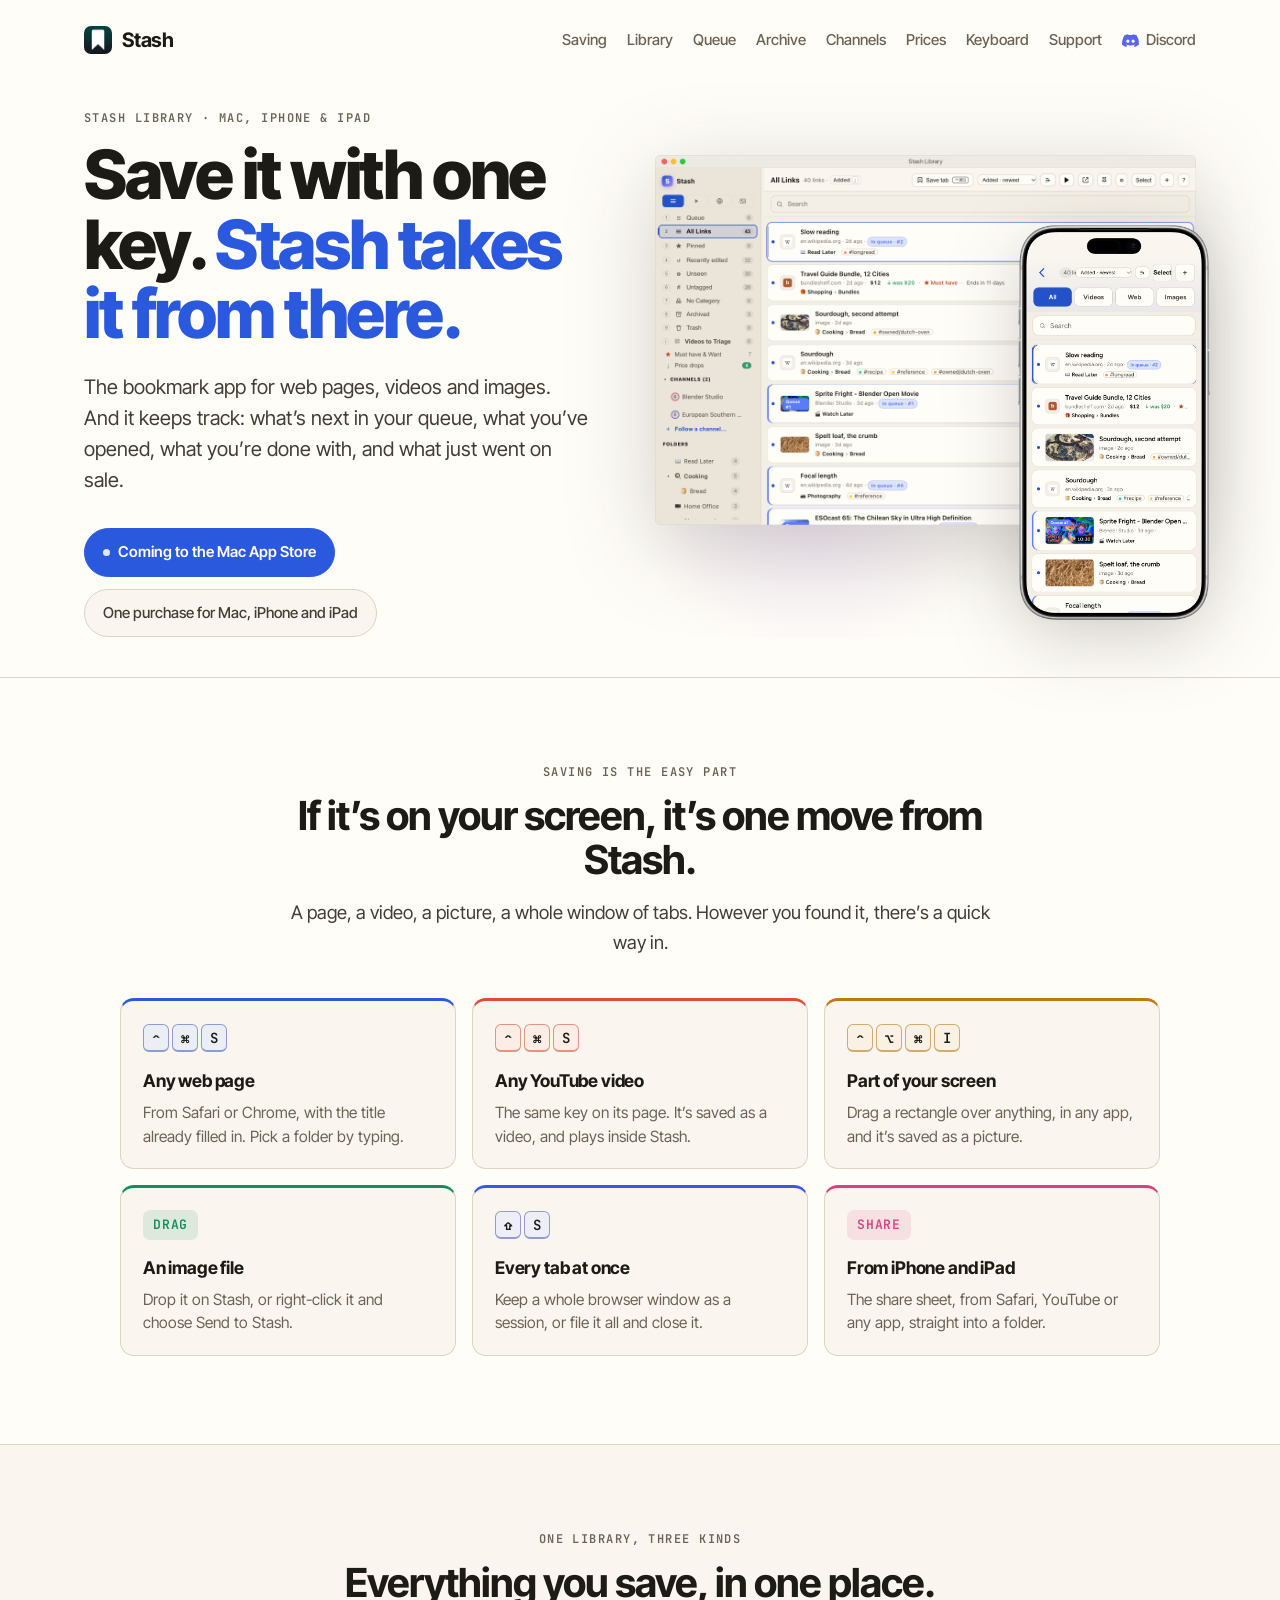
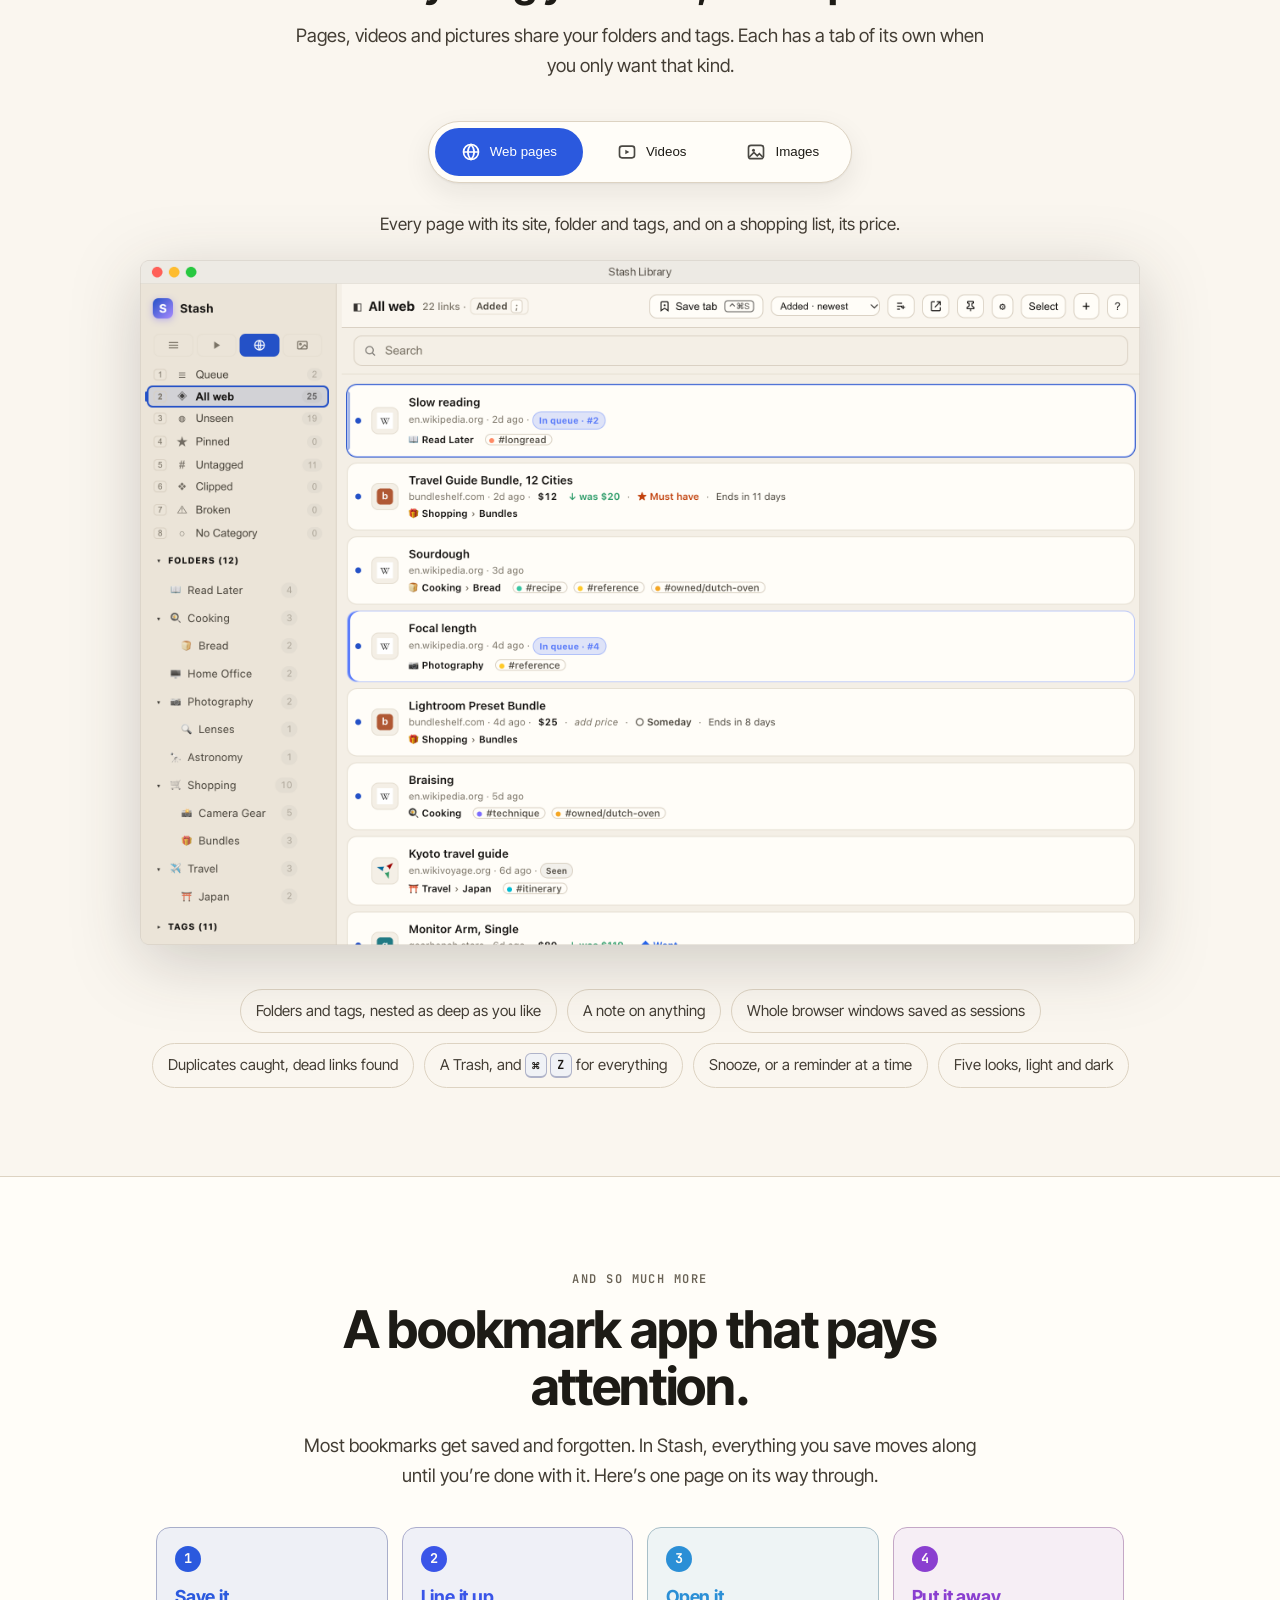
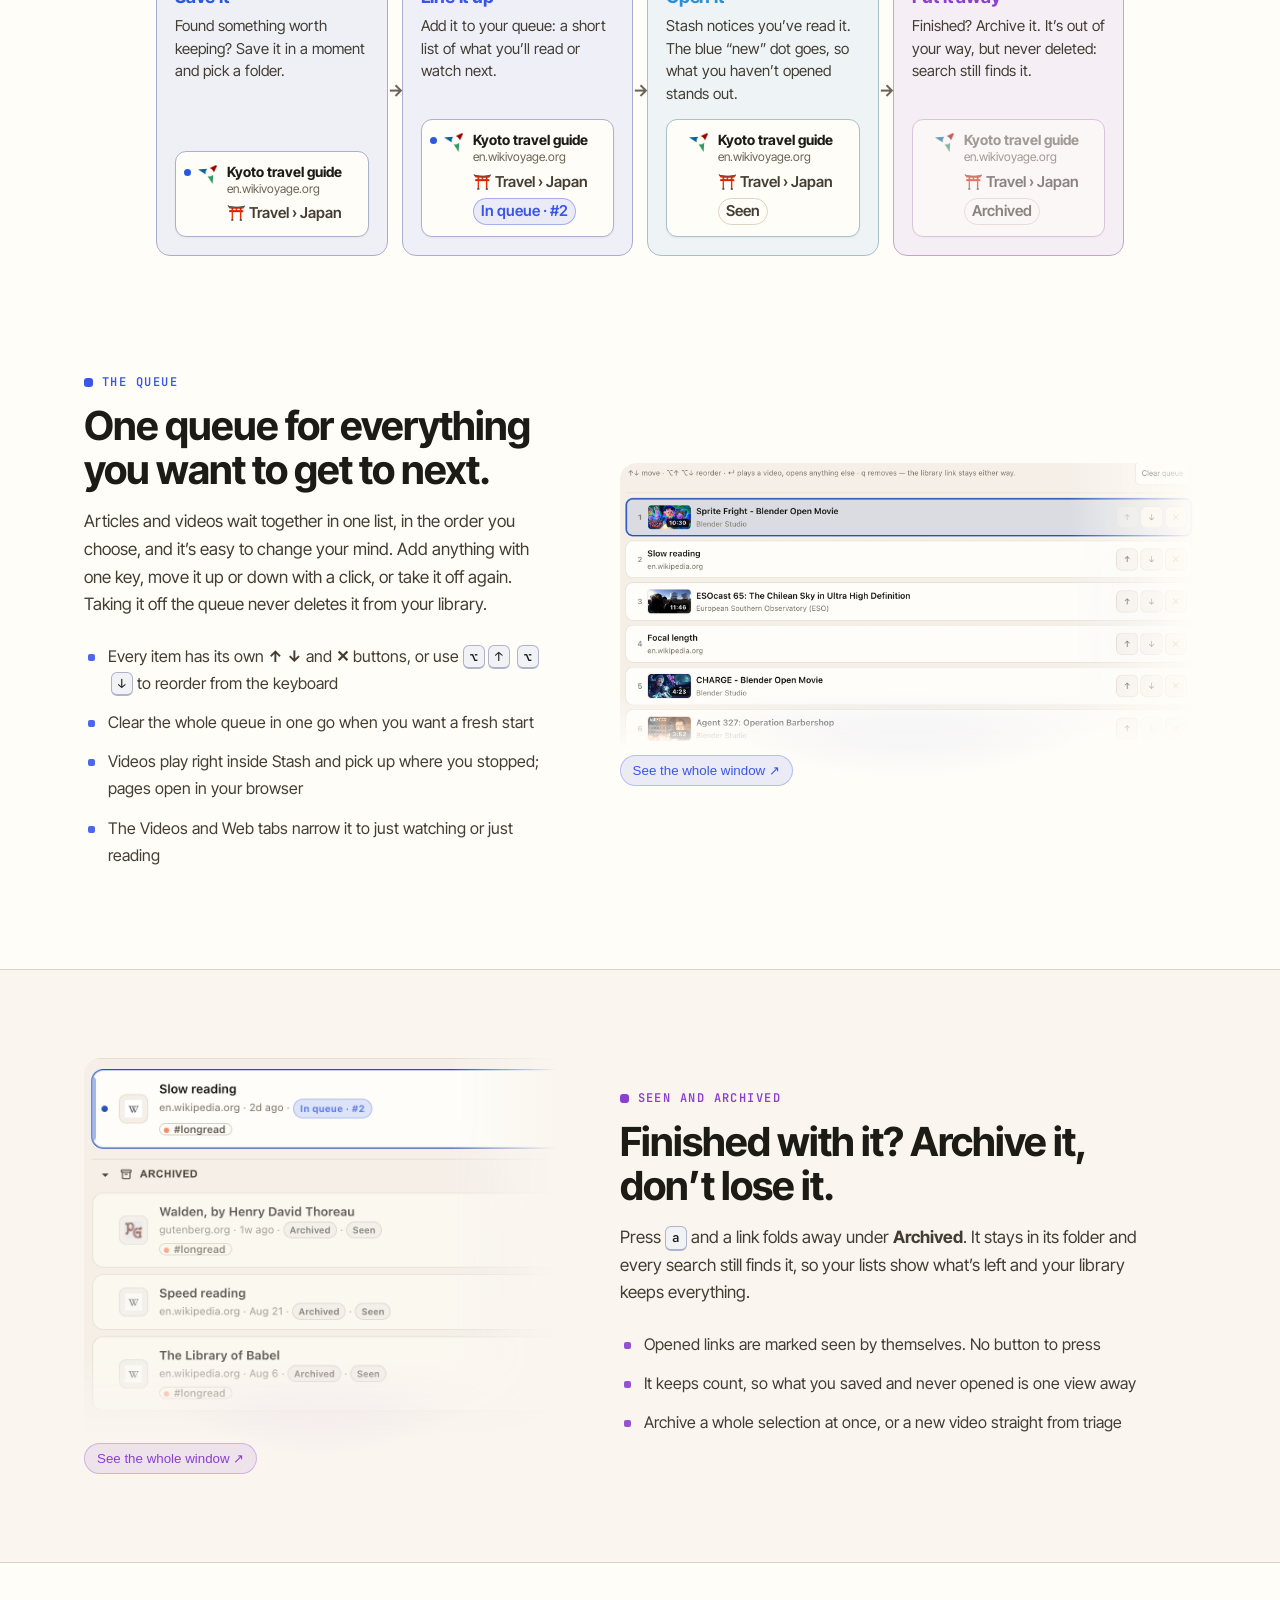
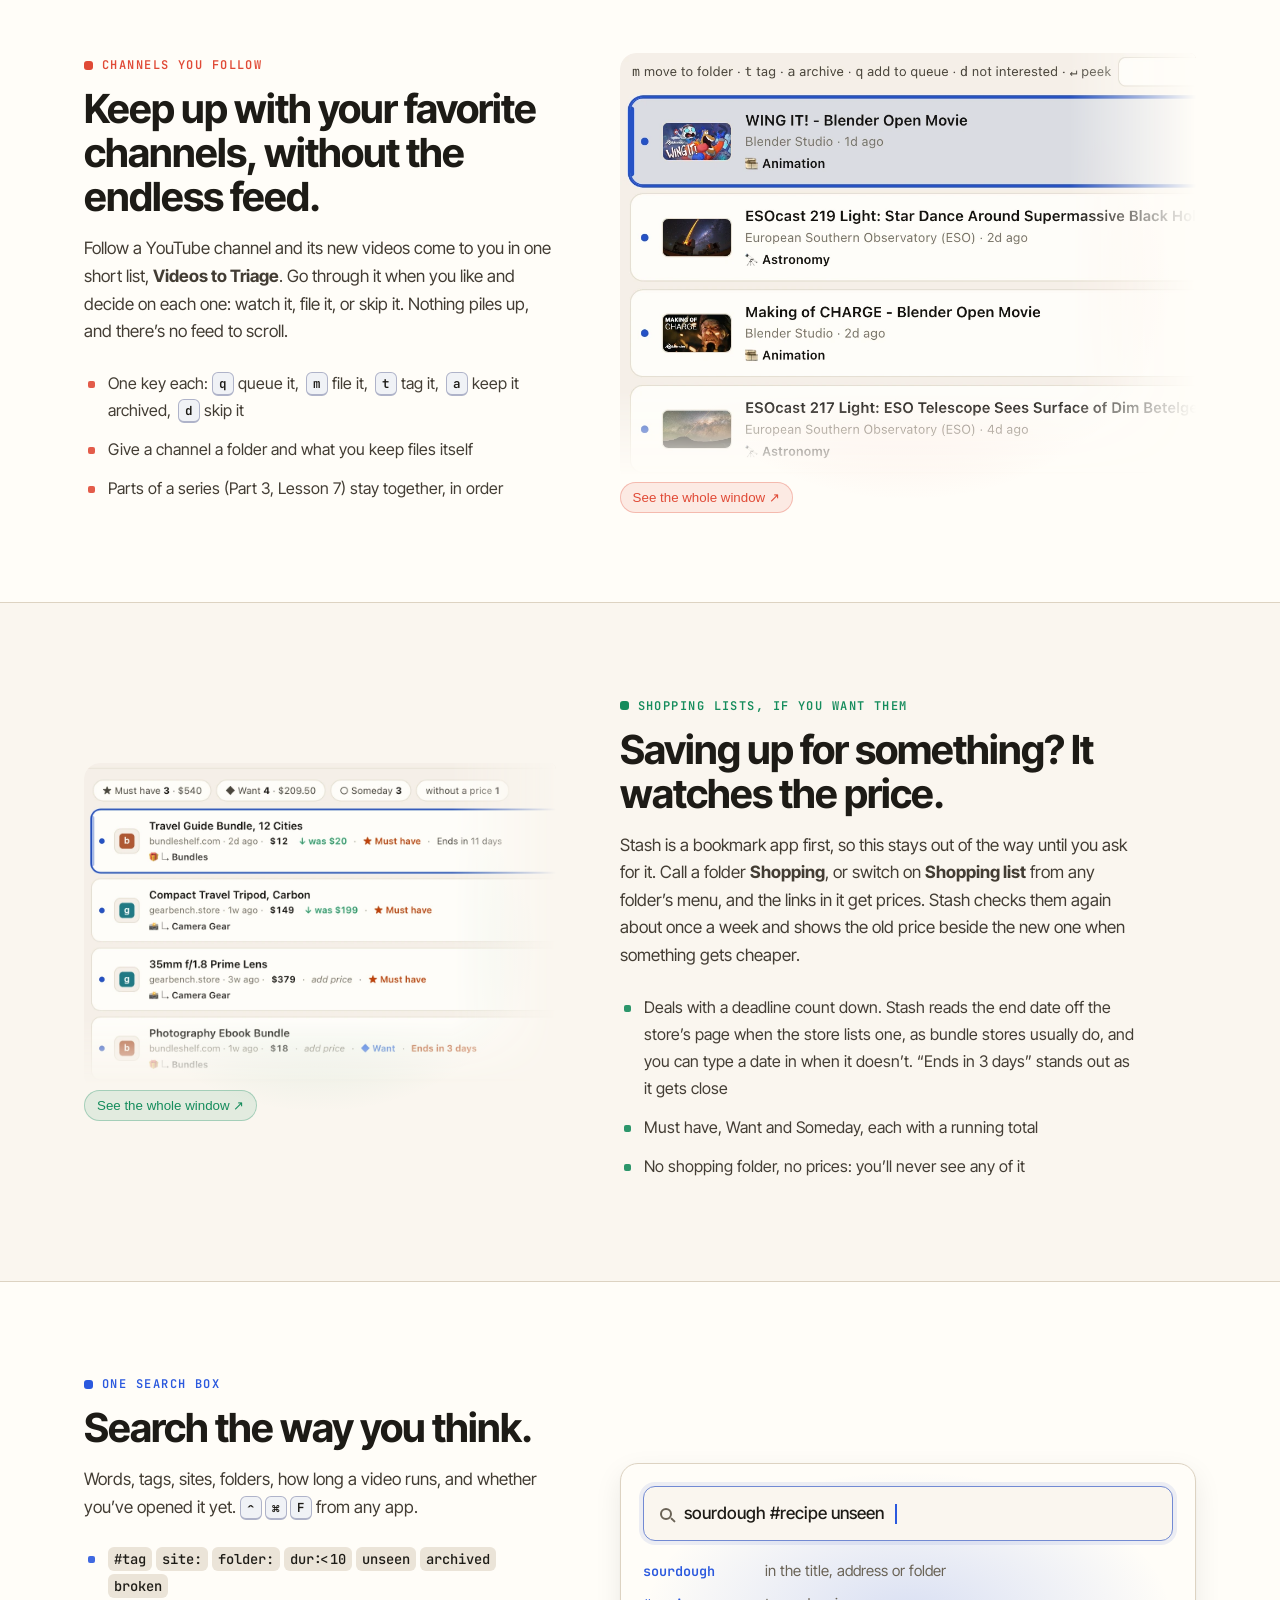
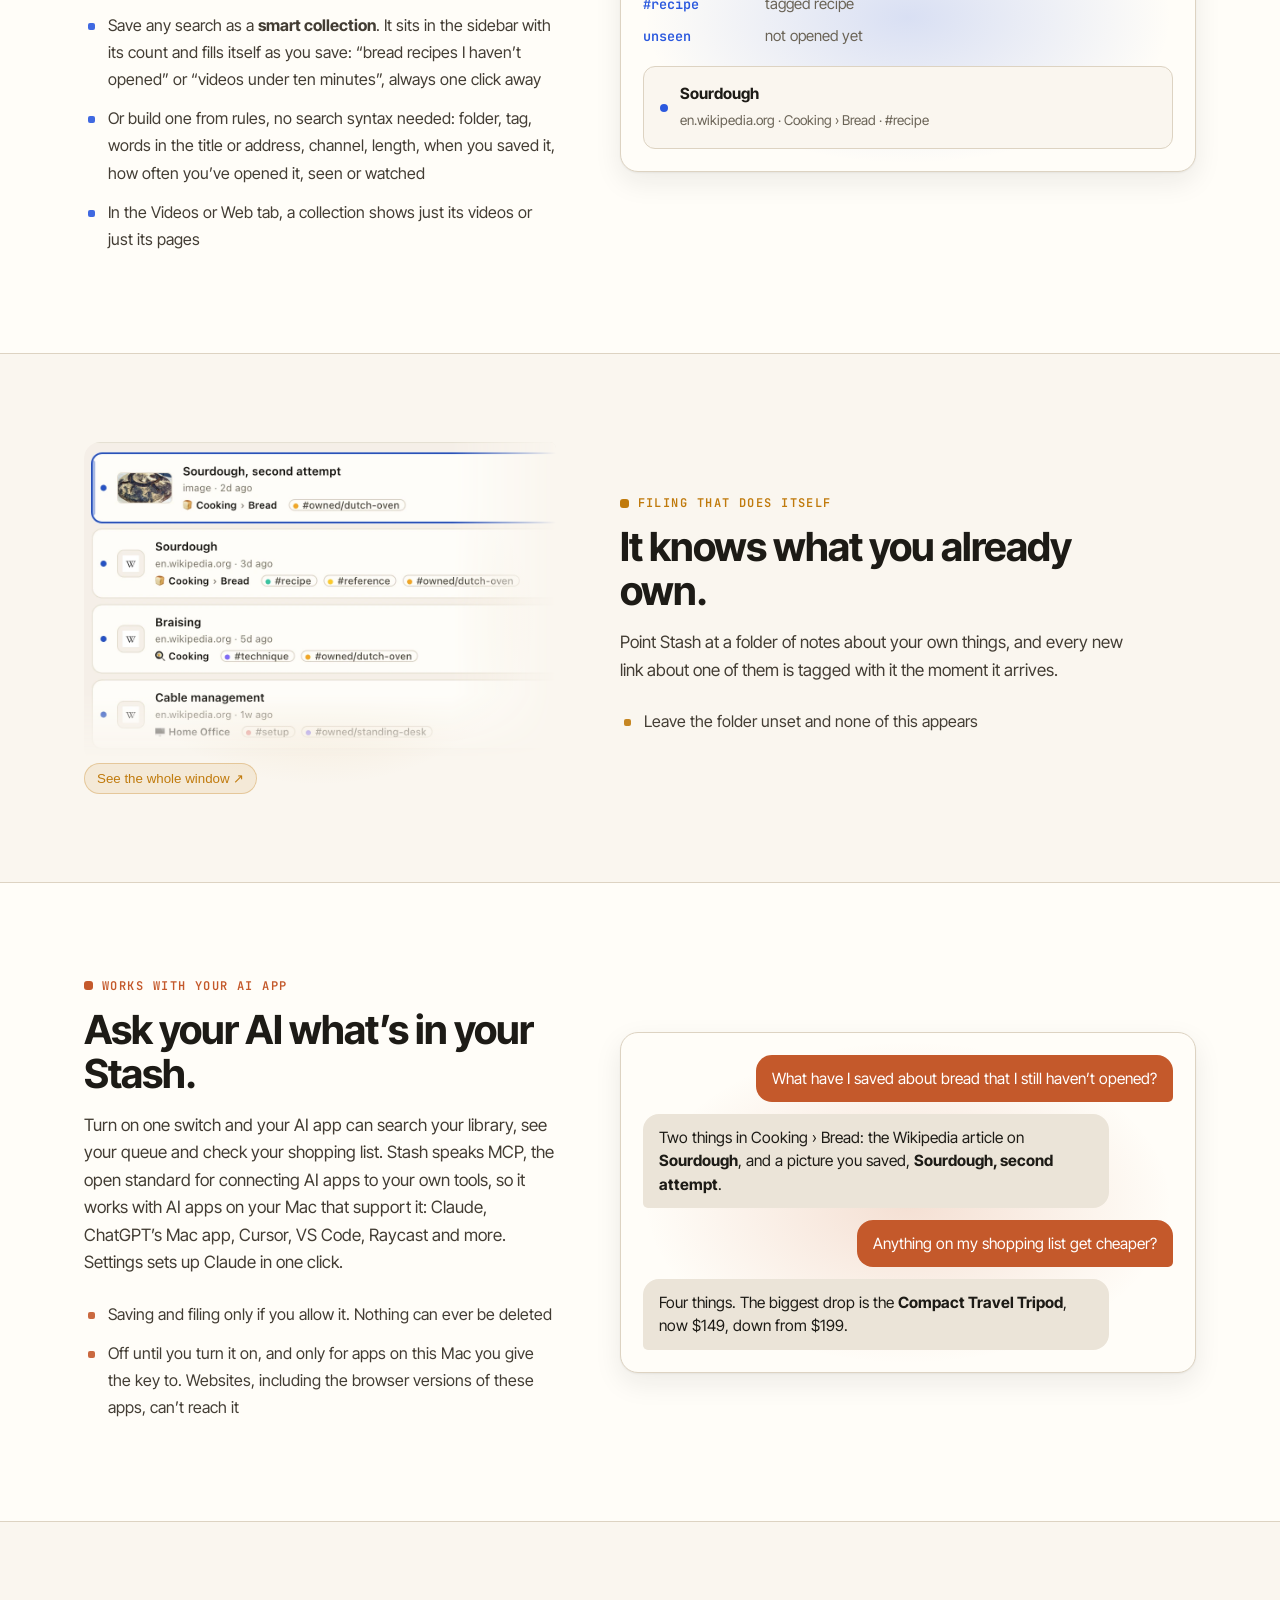
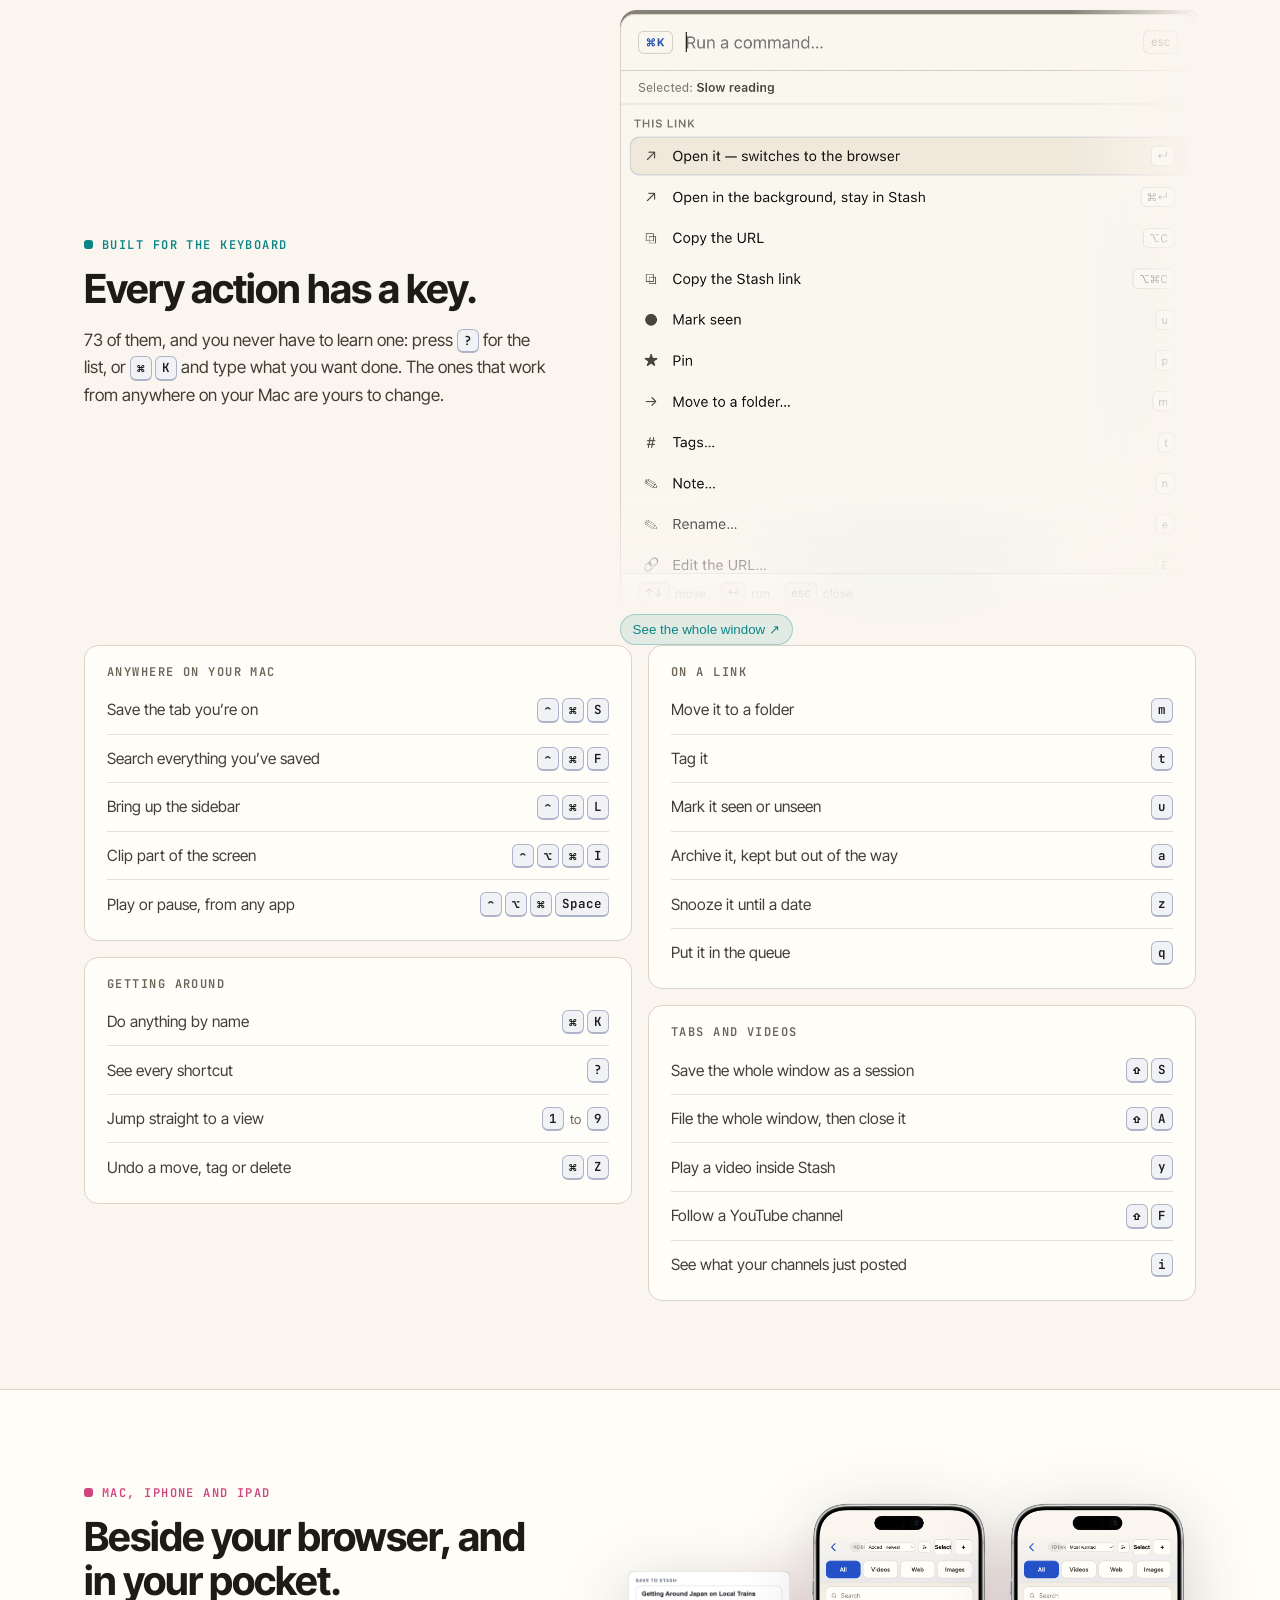
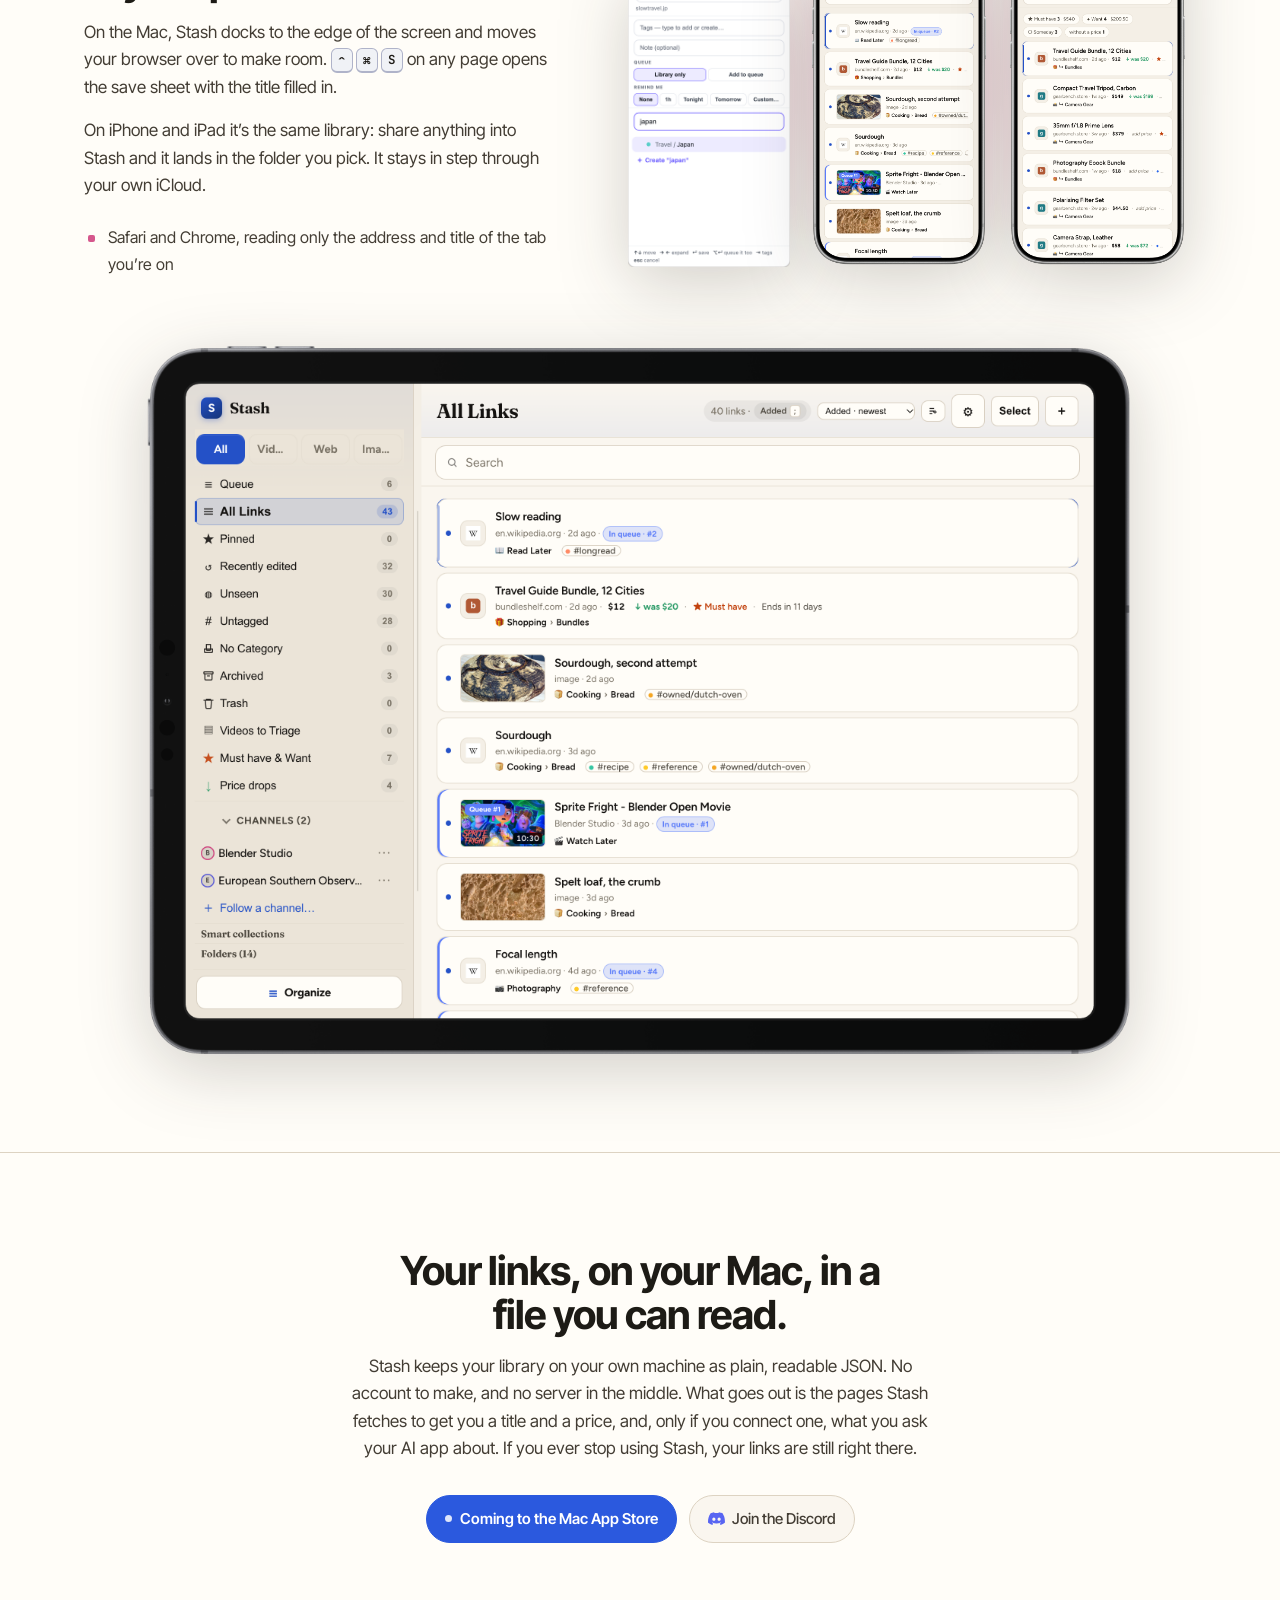
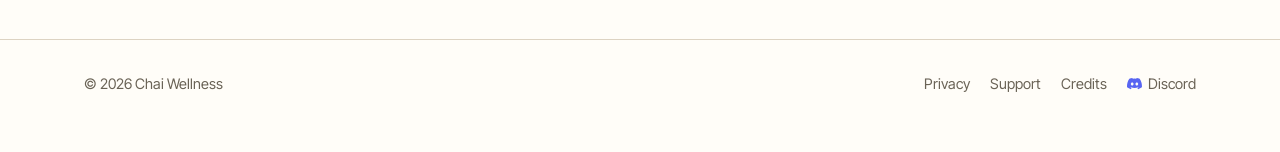
==== index.html @ 2c434f27 "AI section: name the Mac apps that speak MCP; browser versions can't reach Stash" ====
<!DOCTYPE html>
<html lang="en">
<head>
<meta charset="utf-8">
<meta name="viewport" content="width=device-width, initial-scale=1, viewport-fit=cover">
<meta name="description" content="Stash Library saves any tab with one key, knows which links you've opened, archives what you're done with, brings new videos from channels you follow for a yes or a no, and watches prices. For Mac, iPhone and iPad.">
<meta name="theme-color" content="#fffdf8" media="(prefers-color-scheme: light)">
<meta name="theme-color" content="#14161b" media="(prefers-color-scheme: dark)">
<meta property="og:title" content="Stash Library">
<meta property="og:description" content="Save it with one key. Stash takes it from there. Mac, iPhone and iPad.">
<meta property="og:type" content="website">
<meta property="og:image" content="og-image.png">
<meta name="twitter:card" content="summary_large_image">
<link rel="icon" href="favicon.png" type="image/png">
<link rel="apple-touch-icon" href="apple-touch-icon.png">
<title>Stash Library</title>
<link rel="preconnect" href="https://fonts.googleapis.com">
<link rel="preconnect" href="https://fonts.gstatic.com" crossorigin>
<link rel="stylesheet" href="https://fonts.googleapis.com/css2?family=Inter+Tight:wght@400;500;600;700;800&family=JetBrains+Mono:wght@500;600&display=swap">
<link rel="stylesheet" href="style.css?v=16">
<style>
/* App Store badge (store.js). Apple: 40px minimum height, clear space a quarter of its height,
   never recolored or altered. */
[hidden]{display:none!important}
.store-badge{display:inline-block;line-height:0;margin:11px 0}
.store-badge img{height:44px;width:auto}
</style>
</head>
<body>

<a class="skip" href="#main">Skip to the content</a>

<div class="wrap">
  <header class="top">
    <a class="brand" href="#top" aria-label="Stash Library, back to the top">
      <img class="brand-mark" src="img/icon.png" width="28" height="28" alt=""><span>Stash</span>
    </a>
    <nav class="nav" aria-label="Sections">
      <a href="#save">Saving</a>
      <a href="#library">Library</a>
      <a href="#queue">Queue</a>
      <a href="#seen">Archive</a>
      <a href="#channels">Channels</a>
      <a href="#prices">Prices</a>
      <a href="#keys">Keyboard</a>
      <a href="support.html">Support</a>
      <a class="discord" data-discord href="support.html#community"><svg viewBox="0 0 24 24" aria-hidden="true" fill="currentColor"><path d="M20.3 4.4A19.8 19.8 0 0 0 15.4 3l-.6 1.3a18.4 18.4 0 0 0-5.6 0L8.6 3a19.7 19.7 0 0 0-4.9 1.5C.6 9.1-.3 13.6.1 18.1a19.9 19.9 0 0 0 6 3l1.3-2.1a12.9 12.9 0 0 1-2-1l.5-.4a14.2 14.2 0 0 0 12.2 0l.5.4a12.9 12.9 0 0 1-2.1 1l1.3 2.1a19.8 19.8 0 0 0 6-3c.5-5.2-.8-9.7-3.5-13.7ZM8.3 15.3c-1.2 0-2.2-1.1-2.2-2.4s1-2.4 2.2-2.4 2.2 1.1 2.2 2.4-1 2.4-2.2 2.4Zm7.4 0c-1.2 0-2.2-1.1-2.2-2.4s1-2.4 2.2-2.4 2.2 1.1 2.2 2.4-1 2.4-2.2 2.4Z"/></svg>Discord</a>
    </nav>
  </header>

  <section class="hero" id="top">
    <div>
      <div class="label">Stash Library &middot; Mac, iPhone &amp; iPad</div>
      <h1>Save it with one key. <em>Stash takes it from there.</em></h1>
      <p class="lede">The bookmark app for web pages, videos and images. And it keeps track: what&rsquo;s next in your queue, what you&rsquo;ve opened, what you&rsquo;re done with, and what just went on sale.</p>
      <div class="pills">
        <span class="pill solid" data-store-soon><span class="dot"></span>Coming to the Mac App Store</span>
        <a class="store-badge" data-store-live hidden href="#" aria-label="Download Stash Library on the App Store"><picture><source srcset="img/app-store-badge-white.svg" media="(prefers-color-scheme: dark)"><img src="img/app-store-badge-black.svg" alt="Download on the App Store" width="132" height="44"></picture></a>
        <span class="pill">One purchase for Mac, iPhone and iPad</span>
      </div>
    </div>
    <div class="hero-art">
      <picture><source srcset="img/mac-library-dark.webp" media="(prefers-color-scheme: dark)"><img class="mac" src="img/mac-library.webp" width="2360" height="1616" alt="Stash on the Mac: folders and saved views down the left, saved pages, videos and pictures on the right, each with its site, its folder, its tags and, on a shopping item, its price"></picture>
      <picture><source srcset="img/iphone-dark.webp" media="(prefers-color-scheme: dark)"><img class="phone" src="img/iphone.webp" width="1350" height="2760" alt="Stash on iPhone showing the same saved links"></picture>
    </div>
  </section>
</div>

<main id="main">

<section class="band ways-band" id="save">
  <div class="wrap">
    <div class="head-c">
      <div class="label">Saving is the easy part</div>
      <h2>If it&rsquo;s on your screen, it&rsquo;s one move from Stash.</h2>
      <p>A page, a video, a picture, a whole window of tabs. However you found it, there&rsquo;s a quick way in.</p>
    </div>
    <ul class="ways">
      <li class="h-web"><span class="way-key"><span class="chord" data-chord="save"><kbd>⌃</kbd><kbd>⌘</kbd><kbd>S</kbd></span></span><b>Any web page</b><span>From Safari or Chrome, with the title already filled in. Pick a folder by typing.</span></li>
      <li class="h-video"><span class="way-key"><span class="chord" data-chord="save"><kbd>⌃</kbd><kbd>⌘</kbd><kbd>S</kbd></span></span><b>Any YouTube video</b><span>The same key on its page. It&rsquo;s saved as a video, and plays inside Stash.</span></li>
      <li class="h-image"><span class="way-key"><span class="chord" data-chord="snap"><kbd>⌃</kbd><kbd>⌥</kbd><kbd>⌘</kbd><kbd>I</kbd></span></span><b>Part of your screen</b><span>Drag a rectangle over anything, in any app, and it&rsquo;s saved as a picture.</span></li>
      <li class="h-image2"><span class="way-key way-word">Drag</span><b>An image file</b><span>Drop it on Stash, or right-click it and choose Send to Stash.</span></li>
      <li class="h-tabs"><span class="way-key"><span class="chord"><kbd>⇧</kbd><kbd>S</kbd></span></span><b>Every tab at once</b><span>Keep a whole browser window as a session, or file it all and close it.</span></li>
      <li class="h-phone"><span class="way-key way-word">Share</span><b>From iPhone and iPad</b><span>The share sheet, from Safari, YouTube or any app, straight into a folder.</span></li>
    </ul>
  </div>
</section>

<section class="band alt" id="library">
  <div class="wrap">
    <div class="head-c">
      <div class="label">One library, three kinds</div>
      <h2>Everything you save, in one place.</h2>
      <p>Pages, videos and pictures share your folders and tags. Each has a tab of its own when you only want that kind.</p>
    </div>
    <div class="kinds" data-kinds>
      <div class="kind-tabs" role="tablist" aria-label="What Stash keeps">
        <button type="button" role="tab" id="kt-web" aria-controls="kp-web" aria-selected="true"><svg viewBox="0 0 24 24" aria-hidden="true" fill="none" stroke="currentColor" stroke-width="2"><circle cx="12" cy="12" r="9"/><path d="M3 12h18M12 3c2.5 2.7 3.8 5.7 3.8 9s-1.3 6.3-3.8 9c-2.5-2.7-3.8-5.7-3.8-9S9.5 5.7 12 3Z"/></svg><span>Web pages</span></button>
        <button type="button" role="tab" id="kt-vid" aria-controls="kp-vid" aria-selected="false"><svg viewBox="0 0 24 24" aria-hidden="true" fill="none" stroke="currentColor" stroke-width="2"><rect x="3" y="5" width="18" height="14" rx="3"/><path d="M10 9.2v5.6l4.8-2.8z" fill="currentColor" stroke="none"/></svg><span>Videos</span></button>
        <button type="button" role="tab" id="kt-img" aria-controls="kp-img" aria-selected="false"><svg viewBox="0 0 24 24" aria-hidden="true" fill="none" stroke="currentColor" stroke-width="2"><rect x="3" y="4" width="18" height="16" rx="3"/><circle cx="9" cy="10" r="1.8" fill="currentColor" stroke="none"/><path d="m4 18 5.5-5.5 4 4L16 14l4 4"/></svg><span>Images</span></button>
      </div>
      <figure class="kind-panel" role="tabpanel" id="kp-web" aria-labelledby="kt-web">
        <figcaption>Every page with its site, folder and tags, and on a shopping list, its price.</figcaption>
        <div class="shot"><picture><source srcset="img/mac-web-dark.webp" media="(prefers-color-scheme: dark)"><img src="img/mac-web.webp" width="2360" height="1616" alt="The Web tab in Stash: saved pages with their site, folder, tags and, for shopping items, the price and whether it dropped"></picture></div>
      </figure>
      <figure class="kind-panel" role="tabpanel" id="kp-vid" aria-labelledby="kt-vid">
        <figcaption>Every video with its thumbnail and length. They play right inside Stash and pick up where you stopped, to the second.</figcaption>
        <div class="shot"><picture><source srcset="img/mac-vidtab-dark.webp" media="(prefers-color-scheme: dark)"><img src="img/mac-vidtab.webp" width="2360" height="1616" alt="The Videos tab in Stash: every saved video with its thumbnail, length and how far you got, and nothing that is not a video"></picture></div>
      </figure>
      <figure class="kind-panel" role="tabpanel" id="kp-img" aria-labelledby="kt-img">
        <figcaption>Pictures and screen clips as a contact sheet. Drag a rectangle anywhere on screen to save one.</figcaption>
        <div class="shot"><picture><source srcset="img/mac-images-dark.webp" media="(prefers-color-scheme: dark)"><img src="img/mac-images.webp" width="2360" height="1616" alt="The Images tab in Stash: a contact sheet of saved pictures, each with its folder"></picture></div>
      </figure>
    </div>
    <ul class="basics" aria-label="The basics, all there">
      <li>Folders and tags, nested as deep as you like</li>
      <li>A note on anything</li>
      <li>Whole browser windows saved as sessions</li>
      <li>Duplicates caught, dead links found</li>
      <li>A Trash, and <span class="chord"><kbd>⌘</kbd><kbd>Z</kbd></span> for everything</li>
      <li>Snooze, or a reminder at a time</li>
      <li>Five looks, light and dark</li>
    </ul>
  </div>
</section>

<section class="more-head">
  <div class="wrap head-c">
    <div class="label">And so much more</div>
    <h2>A bookmark app that pays attention.</h2>
    <p>Most bookmarks get saved and forgotten. In Stash, everything you save moves along until you&rsquo;re done with it. Here&rsquo;s one page on its way through.</p>
  </div>
  <ol class="life wrap" aria-label="One saved page on its way through Stash">
    <li class="h-save"><em>1</em><b>Save it</b><span>Found something worth keeping? Save it in a moment and pick a folder.</span>
      <div class="mini-card " aria-hidden="true"><i class="mc-dot" aria-hidden="true"></i><img src="img/fav-wikivoyage.png" width="20" height="20" alt=""><div><b>Kyoto travel guide</b><small>en.wikivoyage.org</small><div class="mc-chips"><span class="mc-folder">⛩️ Travel › Japan</span></div></div></div></li>
    <li class="h-queue"><em>2</em><b>Line it up</b><span>Add it to your queue: a short list of what you&rsquo;ll read or watch next.</span>
      <div class="mini-card " aria-hidden="true"><i class="mc-dot" aria-hidden="true"></i><img src="img/fav-wikivoyage.png" width="20" height="20" alt=""><div><b>Kyoto travel guide</b><small>en.wikivoyage.org</small><div class="mc-chips"><span class="mc-folder">⛩️ Travel › Japan</span><span class="mc-pill q">In queue · #2</span></div></div></div></li>
    <li class="h-seen"><em>3</em><b>Open it</b><span>Stash notices you&rsquo;ve read it. The blue &ldquo;new&rdquo; dot goes, so what you haven&rsquo;t opened stands out.</span>
      <div class="mini-card " aria-hidden="true"><i class="mc-dot off" aria-hidden="true"></i><img src="img/fav-wikivoyage.png" width="20" height="20" alt=""><div><b>Kyoto travel guide</b><small>en.wikivoyage.org</small><div class="mc-chips"><span class="mc-folder">⛩️ Travel › Japan</span><span class="mc-pill">Seen</span></div></div></div></li>
    <li class="h-archive"><em>4</em><b>Put it away</b><span>Finished? Archive it. It&rsquo;s out of your way, but never deleted: search still finds it.</span>
      <div class="mini-card arch" aria-hidden="true"><i class="mc-dot off" aria-hidden="true"></i><img src="img/fav-wikivoyage.png" width="20" height="20" alt=""><div><b>Kyoto travel guide</b><small>en.wikivoyage.org</small><div class="mc-chips"><span class="mc-folder">⛩️ Travel › Japan</span><span class="mc-pill">Archived</span></div></div></div></li>
  </ol>
</section>


<section class="band" id="queue" data-hue="queue">
  <div class="wrap">
    <div class="row">
      <div class="copy">
        <div class="label">The queue</div>
        <h2>One queue for everything you want to get to next.</h2>
        <p>Articles and videos wait together in one list, in the order you choose, and it&rsquo;s easy to change your mind. Add anything with one key, move it up or down with a click, or take it off again. Taking it off the queue never deletes it from your library.</p>
        <ul class="facts">
          <li>Every item has its own <b>↑</b> <b>↓</b> and <b>✕</b> buttons, or use <kbd>⌥</kbd><kbd>↑</kbd> <kbd>⌥</kbd><kbd>↓</kbd> to reorder from the keyboard</li>
          <li>Clear the whole queue in one go when you want a fresh start</li>
          <li>Videos play right inside Stash and pick up where you stopped; pages open in your browser</li>
          <li>The Videos and Web tabs narrow it to just watching or just reading</li>
        </ul>
      </div>
      <div class="shot zoom"><picture><source srcset="img/mac-videos-zoom-dark.webp" media="(prefers-color-scheme: dark)"><img src="img/mac-videos-zoom.webp" width="1890" height="940" alt="The Queue in Stash: articles and videos together in one numbered list, each with its own buttons to move it up, move it down or take it off" loading="lazy" data-full="img/mac-videos.webp" data-full-dark="img/mac-videos-dark.webp"></picture></div>
    </div>
  </div>
</section>

<section class="band alt" id="seen" data-hue="archive">
  <div class="wrap">
    <div class="row flip">
      <div class="copy">
        <div class="label">Seen and archived</div>
        <h2>Finished with it? Archive it, don&rsquo;t lose it.</h2>
        <p>Press <kbd>a</kbd> and a link folds away under <b>Archived</b>. It stays in its folder and every search still finds it, so your lists show what&rsquo;s left and your library keeps everything.</p>
        <ul class="facts">
          <li>Opened links are marked seen by themselves. No button to press</li>
          <li>It keeps count, so what you saved and never opened is one view away</li>
          <li>Archive a whole selection at once, or a new video straight from triage</li>
        </ul>
      </div>
      <div class="shot zoom"><picture><source srcset="img/mac-archive-zoom-dark.webp" media="(prefers-color-scheme: dark)"><img src="img/mac-archive-zoom.webp" width="1030" height="828" alt="A Read Later folder in Stash: one unread link at the top, and three finished ones dimmed and folded under Archived" loading="lazy" data-full="img/mac-archive.webp" data-full-dark="img/mac-archive-dark.webp"></picture></div>
    </div>
  </div>
</section>

<section class="band" id="channels" data-hue="channels">
  <div class="wrap">
    <div class="row">
      <div class="copy">
        <div class="label">Channels you follow</div>
        <h2>Keep up with your favorite channels, without the endless feed.</h2>
        <p>Follow a YouTube channel and its new videos come to you in one short list, <b>Videos to Triage</b>. Go through it when you like and decide on each one: watch it, file it, or skip it. Nothing piles up, and there&rsquo;s no feed to scroll.</p>
        <ul class="facts">
          <li>One key each: <kbd>q</kbd> queue it, <kbd>m</kbd> file it, <kbd>t</kbd> tag it, <kbd>a</kbd> keep it archived, <kbd>d</kbd> skip it</li>
          <li>Give a channel a folder and what you keep files itself</li>
          <li>Parts of a series (Part 3, Lesson 7) stay together, in order</li>
        </ul>
      </div>
      <div class="shot zoom"><picture><source srcset="img/mac-triage-zoom-dark.webp" media="(prefers-color-scheme: dark)"><img src="img/mac-triage-zoom.webp" width="1050" height="770" alt="Videos to Triage in Stash: six new uploads from two followed channels, each showing the folder it will file into" loading="lazy" data-full="img/mac-triage.webp" data-full-dark="img/mac-triage-dark.webp"></picture></div>
    </div>
  </div>
</section>

<section class="band alt" id="prices" data-hue="prices">
  <div class="wrap">
    <div class="row flip">
      <div class="copy">
        <div class="label">Shopping lists, if you want them</div>
        <h2>Saving up for something? It watches the price.</h2>
        <p>Stash is a bookmark app first, so this stays out of the way until you ask for it. Call a folder <b>Shopping</b>, or switch on <b>Shopping list</b> from any folder&rsquo;s menu, and the links in it get prices. Stash checks them again about once a week and shows the old price beside the new one when something gets cheaper.</p>
        <ul class="facts">
          <li>Deals with a deadline count down. Stash reads the end date off the store&rsquo;s page when the store lists one, as bundle stores usually do, and you can type a date in when it doesn&rsquo;t. &ldquo;Ends in 3 days&rdquo; stands out as it gets close</li>
          <li>Must have, Want and Someday, each with a running total</li>
          <li>No shopping folder, no prices: you&rsquo;ll never see any of it</li>
        </ul>
      </div>
      <div class="shot zoom"><picture><source srcset="img/mac-shopping-zoom-dark.webp" media="(prefers-color-scheme: dark)"><img src="img/mac-shopping-zoom.webp" width="1190" height="810" alt="A shopping list in Stash: prices, drops shown beside the old price, and a countdown on deals that end" loading="lazy" data-full="img/mac-shopping.webp" data-full-dark="img/mac-shopping-dark.webp"></picture></div>
    </div>
  </div>
</section>

<section class="band" id="search" data-hue="search">
  <div class="wrap">
    <div class="row">
      <div class="copy">
        <div class="label">One search box</div>
        <h2>Search the way you think.</h2>
        <p>Words, tags, sites, folders, how long a video runs, and whether you&rsquo;ve opened it yet. <span class="chord" data-chord="search"><kbd>⌃</kbd><kbd>⌘</kbd><kbd>F</kbd></span> from any app.</p>
        <ul class="facts">
          <li><code>#tag</code> <code>site:</code> <code>folder:</code> <code>dur:&lt;10</code> <code>unseen</code> <code>archived</code> <code>broken</code></li>
          <li>Save any search as a <b>smart collection</b>. It sits in the sidebar with its count and fills itself as you save: &ldquo;bread recipes I haven&rsquo;t opened&rdquo; or &ldquo;videos under ten minutes&rdquo;, always one click away</li>
          <li>Or build one from rules, no search syntax needed: folder, tag, words in the title or address, channel, length, when you saved it, how often you&rsquo;ve opened it, seen or watched</li>
          <li>In the Videos or Web tab, a collection shows just its videos or just its pages</li>
        </ul>
      </div>
      <div class="searchmock" aria-label="An example search">
        <div class="field"><span class="glass" aria-hidden="true"></span>sourdough #recipe unseen<span class="caret" aria-hidden="true"></span></div>
        <div class="reads">
          <span class="read"><b>sourdough</b> in the title, address or folder</span>
          <span class="read"><b>#recipe</b> tagged recipe</span>
          <span class="read"><b>unseen</b> not opened yet</span>
        </div>
        <div class="result"><span class="dot" aria-hidden="true"></span><span><b>Sourdough</b><small>en.wikipedia.org &middot; Cooking &rsaquo; Bread &middot; #recipe</small></span></div>
      </div>
    </div>
  </div>
</section>

<section class="band alt" id="own" data-hue="own">
  <div class="wrap">
    <div class="row flip">
      <div class="copy">
        <div class="label">Filing that does itself</div>
        <h2>It knows what you already own.</h2>
        <p>Point Stash at a folder of notes about your own things, and every new link about one of them is tagged with it the moment it arrives.</p>
        <ul class="facts">
          <li>Leave the folder unset and none of this appears</li>
        </ul>
      </div>
      <div class="shot zoom"><picture><source srcset="img/mac-own-zoom-dark.webp" media="(prefers-color-scheme: dark)"><img src="img/mac-own-zoom.webp" width="1090" height="728" alt="Links about things you own, found with #owned: each tagged with the thing it is about" loading="lazy" data-full="img/mac-own.webp" data-full-dark="img/mac-own-dark.webp"></picture></div>
    </div>
  </div>
</section>

<section class="band" id="ai" data-hue="ai">
  <div class="wrap">
    <div class="row">
      <div class="copy">
        <div class="label">Works with your AI app</div>
        <h2>Ask your AI what&rsquo;s in your Stash.</h2>
        <p>Turn on one switch and your AI app can search your library, see your queue and check your shopping list. Stash speaks MCP, the open standard for connecting AI apps to your own tools, so it works with AI apps on your Mac that support it: Claude, ChatGPT&rsquo;s Mac app, Cursor, VS Code, Raycast and more. Settings sets up Claude in one click.</p>
        <ul class="facts">
          <li>Saving and filing only if you allow it. Nothing can ever be deleted</li>
          <li>Off until you turn it on, and only for apps on this Mac you give the key to. Websites, including the browser versions of these apps, can&rsquo;t reach it</li>
        </ul>
      </div>
      <div class="chat" aria-label="An example conversation">
        <p class="msg you">What have I saved about bread that I still haven&rsquo;t opened?</p>
        <p class="msg ai">Two things in Cooking &rsaquo; Bread: the Wikipedia article on <b>Sourdough</b>, and a picture you saved, <b>Sourdough, second attempt</b>.</p>
        <p class="msg you">Anything on my shopping list get cheaper?</p>
        <p class="msg ai">Four things. The biggest drop is the <b>Compact Travel Tripod</b>, now $149, down from $199.</p>
      </div>
    </div>
  </div>
</section>

<section class="band alt" id="keys" data-hue="keys">
  <div class="wrap">
    <div class="row">
      <div class="copy">
        <div class="label">Built for the keyboard</div>
        <h2>Every action has a key.</h2>
        <p><span data-keytotal>73</span> of them, and you never have to learn one: press <kbd>?</kbd> for the list, or <span class="chord"><kbd>⌘</kbd><kbd>K</kbd></span> and type what you want done. The ones that work from anywhere on your Mac are yours to change.</p>
      </div>
      <div class="shot zoom"><picture><source srcset="img/mac-palette-zoom-dark.webp" media="(prefers-color-scheme: dark)"><img src="img/mac-palette-zoom.webp" width="1080" height="1120" alt="The command palette in Stash, opened with Command-K over a selected link, listing what you can do to it and the key for each" loading="lazy" data-full="img/mac-palette.webp" data-full-dark="img/mac-palette-dark.webp"></picture></div>
    </div>
    <!-- KEYS:start (generated by scripts/site_keys.py — edit that, not this) -->
<div class="keys-grid" data-keycount="73">
<div class="kgroup"><h3>Anywhere on your Mac</h3><ul><li><span class="kl">Save the tab you’re on</span><span class="kc"><kbd>⌃</kbd><kbd>⌘</kbd><kbd>S</kbd></span></li><li><span class="kl">Search everything you’ve saved</span><span class="kc"><kbd>⌃</kbd><kbd>⌘</kbd><kbd>F</kbd></span></li><li><span class="kl">Bring up the sidebar</span><span class="kc"><kbd>⌃</kbd><kbd>⌘</kbd><kbd>L</kbd></span></li><li><span class="kl">Clip part of the screen</span><span class="kc"><kbd>⌃</kbd><kbd>⌥</kbd><kbd>⌘</kbd><kbd>I</kbd></span></li><li><span class="kl">Play or pause, from any app</span><span class="kc"><kbd>⌃</kbd><kbd>⌥</kbd><kbd>⌘</kbd><kbd>Space</kbd></span></li></ul></div>
<div class="kgroup"><h3>Getting around</h3><ul><li><span class="kl">Do anything by name</span><span class="kc"><kbd>⌘</kbd><kbd>K</kbd></span></li><li><span class="kl">See every shortcut</span><span class="kc"><kbd>?</kbd></span></li><li><span class="kl">Jump straight to a view</span><span class="kc"><kbd>1</kbd><span class="kor">to</span><kbd>9</kbd></span></li><li><span class="kl">Undo a move, tag or delete</span><span class="kc"><kbd>⌘</kbd><kbd>Z</kbd></span></li></ul></div>
<div class="kgroup"><h3>On a link</h3><ul><li><span class="kl">Move it to a folder</span><span class="kc"><kbd>m</kbd></span></li><li><span class="kl">Tag it</span><span class="kc"><kbd>t</kbd></span></li><li><span class="kl">Mark it seen or unseen</span><span class="kc"><kbd>u</kbd></span></li><li><span class="kl">Archive it, kept but out of the way</span><span class="kc"><kbd>a</kbd></span></li><li><span class="kl">Snooze it until a date</span><span class="kc"><kbd>z</kbd></span></li><li><span class="kl">Put it in the queue</span><span class="kc"><kbd>q</kbd></span></li></ul></div>
<div class="kgroup"><h3>Tabs and videos</h3><ul><li><span class="kl">Save the whole window as a session</span><span class="kc"><kbd>⇧</kbd><kbd>S</kbd></span></li><li><span class="kl">File the whole window, then close it</span><span class="kc"><kbd>⇧</kbd><kbd>A</kbd></span></li><li><span class="kl">Play a video inside Stash</span><span class="kc"><kbd>y</kbd></span></li><li><span class="kl">Follow a YouTube channel</span><span class="kc"><kbd>⇧</kbd><kbd>F</kbd></span></li><li><span class="kl">See what your channels just posted</span><span class="kc"><kbd>i</kbd></span></li></ul></div>
</div>
<!-- KEYS:end -->
  </div>
</section>

<section class="band" id="phone" data-hue="phone">
  <div class="wrap">
    <div class="row">
      <div class="copy">
        <div class="label">Mac, iPhone and iPad</div>
        <h2>Beside your browser, and in your pocket.</h2>
        <p>On the Mac, Stash docks to the edge of the screen and moves your browser over to make room. <span class="chord" data-chord="save"><kbd>⌃</kbd><kbd>⌘</kbd><kbd>S</kbd></span> on any page opens the save sheet with the title filled in.</p>
        <p>On iPhone and iPad it&rsquo;s the same library: share anything into Stash and it lands in the folder you pick. It stays in step through your own iCloud.</p>
        <ul class="facts">
          <li>Safari and Chrome, reading only the address and title of the tab you&rsquo;re on</li>
        </ul>
      </div>
      <div class="shot trio">
        <picture><source srcset="img/mac-save-dark.webp" media="(prefers-color-scheme: dark)"><img src="img/mac-save.webp" width="720" height="1320" alt="The Stash save sheet: the page title already filled in, finding a folder as you type" loading="lazy"></picture>
        <picture><source srcset="img/iphone-dark.webp" media="(prefers-color-scheme: dark)"><img src="img/iphone.webp" width="1350" height="2760" alt="Stash on iPhone: the same library" loading="lazy"></picture>
        <picture><source srcset="img/iphone-shop-dark.webp" media="(prefers-color-scheme: dark)"><img src="img/iphone-shop.webp" width="1350" height="2760" alt="Stash on iPhone: a shopping list with prices" loading="lazy"></picture>
      </div>
    </div>
    <div class="shot pad"><picture><source srcset="img/ipad-dark.webp" media="(prefers-color-scheme: dark)"><img src="img/ipad.webp" width="2630" height="1908" alt="Stash on iPad, with a layout of its own: folders, the list and the details side by side" loading="lazy"></picture></div>
  </div>
</section>


<section class="close">
  <div class="wrap">
    <h2>Your links, on your Mac, in a file you can read.</h2>
    <p>Stash keeps your library on your own machine as plain, readable JSON. No account to make, and no server in the middle. What goes out is the pages Stash fetches to get you a title and a price, and, only if you connect one, what you ask your AI app about. If you ever stop using Stash, your links are still right there.</p>
    <div class="pills">
      <span class="pill solid" data-store-soon><span class="dot"></span>Coming to the Mac App Store</span>
      <a class="store-badge" data-store-live hidden href="#" aria-label="Download Stash Library on the App Store"><picture><source srcset="img/app-store-badge-white.svg" media="(prefers-color-scheme: dark)"><img src="img/app-store-badge-black.svg" alt="Download on the App Store" width="132" height="44"></picture></a>
      <a class="pill discord" data-discord href="support.html#community"><svg viewBox="0 0 24 24" aria-hidden="true" fill="currentColor"><path d="M20.3 4.4A19.8 19.8 0 0 0 15.4 3l-.6 1.3a18.4 18.4 0 0 0-5.6 0L8.6 3a19.7 19.7 0 0 0-4.9 1.5C.6 9.1-.3 13.6.1 18.1a19.9 19.9 0 0 0 6 3l1.3-2.1a12.9 12.9 0 0 1-2-1l.5-.4a14.2 14.2 0 0 0 12.2 0l.5.4a12.9 12.9 0 0 1-2.1 1l1.3 2.1a19.8 19.8 0 0 0 6-3c.5-5.2-.8-9.7-3.5-13.7ZM8.3 15.3c-1.2 0-2.2-1.1-2.2-2.4s1-2.4 2.2-2.4 2.2 1.1 2.2 2.4-1 2.4-2.2 2.4Zm7.4 0c-1.2 0-2.2-1.1-2.2-2.4s1-2.4 2.2-2.4 2.2 1.1 2.2 2.4-1 2.4-2.2 2.4Z"/></svg>Join the Discord</a>
    </div>
  </div>
</section>

</main>

<footer>
  <div class="wrap foot-inner">
    <div>&copy; 2026 Chai Wellness</div>
    <nav class="foot-links" aria-label="More">
      <a href="privacy.html">Privacy</a>
      <a href="support.html">Support</a>
      <a href="credits.html">Credits</a>
      <a class="discord" data-discord href="support.html#community"><svg viewBox="0 0 24 24" aria-hidden="true" fill="currentColor"><path d="M20.3 4.4A19.8 19.8 0 0 0 15.4 3l-.6 1.3a18.4 18.4 0 0 0-5.6 0L8.6 3a19.7 19.7 0 0 0-4.9 1.5C.6 9.1-.3 13.6.1 18.1a19.9 19.9 0 0 0 6 3l1.3-2.1a12.9 12.9 0 0 1-2-1l.5-.4a14.2 14.2 0 0 0 12.2 0l.5.4a12.9 12.9 0 0 1-2.1 1l1.3 2.1a19.8 19.8 0 0 0 6-3c.5-5.2-.8-9.7-3.5-13.7ZM8.3 15.3c-1.2 0-2.2-1.1-2.2-2.4s1-2.4 2.2-2.4 2.2 1.1 2.2 2.4-1 2.4-2.2 2.4Zm7.4 0c-1.2 0-2.2-1.1-2.2-2.4s1-2.4 2.2-2.4 2.2 1.1 2.2 2.4-1 2.4-2.2 2.4Z"/></svg>Discord</a>
    </nav>
  </div>
</footer>

<script src="site.js?v=6" defer></script>
<script src="store.js" defer></script>
</body>
</html>
---- style.css ----
/* Stash Library — site styles.
 *
 * The palette is the app's own, sampled from its screenshots rather than invented: warm paper
 * (#fffdf8 / #faf6ef), the rail's deeper sand (#ebe4d8), the blue of a selected chip (#2c52b7),
 * the green a fallen price is written in and the amber of a shopping list. A site that does not
 * look like the app it sells makes the screenshots feel borrowed.
 *
 * Type is deliberately unlike Crate's: this is a keyboard tool, so a crisp grotesque with a mono for
 * key caps and query syntax, not a display serif. Spacing runs on an 8px grid.
 *
 * Key caps follow Eric's design system: tinted with the accent, a border and a heavier bottom edge,
 * one cap per glyph so ⌃⌘S reads as three keys rather than a smudge.
 */

:root {
  --paper: #fffdf8;
  --paper-2: #faf6ef;
  --sand: #ebe4d8;
  --sand-2: #e2d9c9;
  --ink: #1d1b16;
  --ink-2: #433d34;
  --muted: #6a6356;
  --line: #ddd3c2;
  --accent: #2b59de;
  --accent-ink: #ffffff;
  --accent-soft: rgba(44, 82, 183, .09);
  --green: #1f7f55;
  --amber: #a86a08;
  --radius: 14px;
  --radius-sm: 9px;
  --shadow: 0 1px 2px rgba(29, 27, 22, .05), 0 10px 28px rgba(29, 27, 22, .08);
  --shadow-lift: 0 2px 4px rgba(29, 27, 22, .06), 0 16px 36px rgba(29, 27, 22, .12);
  --shot-shadow: rgba(29, 27, 22, .2);
  --maxw: 1160px;
}

@media (prefers-color-scheme: dark) {
  :root:not([data-theme="light"]) {
    --paper: #14161b; --paper-2: #181b21; --sand: #1f232c; --sand-2: #272c37;
    --ink: #eceef2; --ink-2: #c9cfd9; --muted: #9aa2b1; --line: #2c313c;
    --accent: #a3b8ff; --accent-ink: #0f1420; --accent-soft: rgba(163, 184, 255, .14);
    --green: #4cc48c; --amber: #e0a545;
    --shadow: 0 1px 2px rgba(0, 0, 0, .3), 0 10px 28px rgba(0, 0, 0, .4);
    --shadow-lift: 0 2px 4px rgba(0, 0, 0, .35), 0 16px 36px rgba(0, 0, 0, .5);
    --shot-shadow: rgba(0, 0, 0, .55);
  }
}
:root[data-theme="dark"] {
  --paper: #14161b; --paper-2: #181b21; --sand: #1f232c; --sand-2: #272c37;
  --ink: #eceef2; --ink-2: #c9cfd9; --muted: #9aa2b1; --line: #2c313c;
  --accent: #a3b8ff; --accent-ink: #0f1420; --accent-soft: rgba(163, 184, 255, .14);
  --green: #4cc48c; --amber: #e0a545;
  --shadow: 0 1px 2px rgba(0, 0, 0, .3), 0 10px 28px rgba(0, 0, 0, .4);
  --shadow-lift: 0 2px 4px rgba(0, 0, 0, .35), 0 16px 36px rgba(0, 0, 0, .5);
  --shot-shadow: rgba(0, 0, 0, .55);
}

* { box-sizing: border-box; }
html { scroll-behavior: smooth; scroll-padding-top: 16px; }
@media (prefers-reduced-motion: reduce) { html { scroll-behavior: auto; } }

body {
  margin: 0;
  background: var(--paper);
  color: var(--ink);
  font: 400 17px/1.62 "Inter Tight", ui-sans-serif, -apple-system, BlinkMacSystemFont, "Segoe UI", sans-serif;
  -webkit-font-smoothing: antialiased;
  text-rendering: optimizeLegibility;
  overflow-x: hidden;
}

/* Every screenshot carries its intrinsic width/height so the page reserves the right space before it
   loads. Those attributes also SET the height, so without this a shot scaled by width keeps its full
   pixel height and stretches to many times its proper size. */
img { max-width: 100%; height: auto; }

.wrap { max-width: var(--maxw); margin: 0 auto; padding: 0 16px; }
@media (min-width: 700px) { .wrap { padding: 0 24px; } }

a { color: var(--accent); text-decoration: none; }
a:hover { text-decoration: underline; }
:focus-visible { outline: 3px solid var(--accent); outline-offset: 3px; border-radius: 6px; }

.skip {
  position: absolute; left: 16px; top: -48px; z-index: 50;
  padding: 8px 14px; border-radius: 8px; background: var(--accent); color: var(--accent-ink);
}
.skip:focus { top: 12px; text-decoration: none; }

/* --- header ------------------------------------------------------------------------------------ */
.top { display: flex; align-items: center; gap: 24px; padding: 24px 0 8px; flex-wrap: wrap; }
.brand {
  display: inline-flex; align-items: center; gap: 10px;
  font-weight: 700; font-size: 20px; letter-spacing: -.01em; color: var(--ink);
}
.brand:hover { text-decoration: none; }
.brand-mark { width: 26px; height: 26px; border-radius: 7px; background: var(--accent); position: relative; flex: 0 0 26px; }
.brand-mark::after {
  content: ""; position: absolute; left: 6px; top: 6px; width: 6px; height: 14px;
  border-radius: 2px; background: var(--paper);
}
.nav { margin-left: auto; display: flex; align-items: center; gap: 20px; flex-wrap: wrap; }
.nav a { color: var(--muted); font-size: 15px; font-weight: 500; }
.nav a:hover { color: var(--ink); text-decoration: none; }
.nav .discord, .pill.discord { display: inline-flex; align-items: center; gap: 7px; }
.nav .discord svg, .pill.discord svg { width: 17px; height: 17px; }

/* --- type ---------------------------------------------------------------------------------------- */
.label {
  font: 600 12px/1 "JetBrains Mono", ui-monospace, SFMono-Regular, Menlo, monospace;
  letter-spacing: .12em; text-transform: uppercase; color: var(--muted); margin-bottom: 16px;
}
h1 {
  font-size: clamp(40px, 5.9vw, 68px); line-height: 1.02; letter-spacing: -.035em;
  margin: 0 0 24px; font-weight: 800;
}
h1 em { font-style: normal; color: var(--accent); }
h2 {
  font-size: clamp(28px, 3.3vw, 40px); line-height: 1.1; letter-spacing: -.025em;
  margin: 0 0 16px; font-weight: 700;
}
h3 { font-weight: 700; letter-spacing: -.01em; }

code {
  font: 500 .86em/1 "JetBrains Mono", ui-monospace, SFMono-Regular, Menlo, monospace;
  padding: 3px 6px; border-radius: 6px; background: var(--sand); color: var(--ink);
  white-space: nowrap;
}

/* Key caps. One element per glyph; adjacent caps sit 3px apart so a chord reads as keys. */
kbd {
  display: inline-block; min-width: 1.7em; text-align: center;
  font: 600 12.5px/1 "JetBrains Mono", ui-monospace, SFMono-Regular, Menlo, monospace;
  padding: 5px 6px 4px; border-radius: 6px; vertical-align: .08em;
  color: var(--ink);
  background: color-mix(in srgb, var(--accent) 7%, var(--paper));
  border: 1px solid color-mix(in srgb, var(--accent) 26%, var(--line));
  border-bottom-width: 2px;
}
kbd + kbd { margin-left: 3px; }

/* --- hero ----------------------------------------------------------------------------------------- */
.hero {
  position: relative;
  display: grid; grid-template-columns: minmax(0, 1fr) minmax(0, 1.05fr);
  gap: 56px; align-items: center; padding: 48px 0 40px;
}
.lede { font-size: 20px; line-height: 1.55; color: var(--ink-2); margin: 0 0 32px; max-width: 42ch; }
.pills { display: flex; align-items: center; gap: 12px; flex-wrap: wrap; }
.pill {
  display: inline-flex; align-items: center; gap: 8px;
  padding: 11px 18px; border-radius: 999px; border: 1px solid var(--line);
  background: var(--paper-2); color: var(--ink-2); font-size: 15px; font-weight: 500;
}
a.pill:hover { text-decoration: none; border-color: color-mix(in srgb, var(--accent) 40%, var(--line)); }
.pill.solid { background: var(--accent); border-color: var(--accent); color: var(--accent-ink); font-weight: 600; }
.pill .dot { width: 7px; height: 7px; border-radius: 50%; background: currentColor; opacity: .85; }

/* A soft wash behind the pictures, so they sit on something rather than float. */
.hero-art { position: relative; min-height: 440px; }
.hero-art::before {
  content: ""; position: absolute; inset: -8% -12% -10% -6%; z-index: -1;
  background: radial-gradient(60% 60% at 55% 45%, var(--accent-soft), transparent 70%);
}
/* The screenshots carry their own frame — a macOS window, an Apple device bezel — with transparent
   corners. So no CSS border or radius, and drop-shadow rather than box-shadow, because drop-shadow
   follows the silhouette instead of casting a rectangle behind a rounded phone. */
.hero-art .mac { width: 100%; max-width: 600px; display: block; filter: drop-shadow(0 20px 44px var(--shot-shadow)); }
.hero-art .phone {
  position: absolute; right: -16px; bottom: -28px; width: 196px;
  filter: drop-shadow(0 18px 36px var(--shot-shadow));
}

/* --- what only Stash does ------------------------------------------------------------------------ */
.only {
  display: grid; grid-template-columns: repeat(3, minmax(0, 1fr)); gap: 16px;
  padding: 8px 0 72px;
}
.only-card {
  display: flex; flex-direction: column; gap: 6px;
  padding: 20px 22px; border-radius: var(--radius);
  background: var(--paper-2); border: 1px solid var(--line); color: var(--ink);
  transition: transform .16s ease, box-shadow .16s ease, border-color .16s ease;
}
.only-card:hover {
  text-decoration: none; transform: translateY(-2px); box-shadow: var(--shadow-lift);
  border-color: color-mix(in srgb, var(--accent) 38%, var(--line));
}
.only-card b { font-size: 17px; font-weight: 700; letter-spacing: -.01em; }
.only-card b::after { content: " \2192"; color: var(--accent); font-weight: 600; }
.only-card > span { color: var(--muted); font-size: 15px; line-height: 1.5; }
@media (prefers-reduced-motion: reduce) { .only-card { transition: none; } .only-card:hover { transform: none; } }

/* --- sections -------------------------------------------------------------------------------------- */
section.band { padding: 88px 0; border-top: 1px solid var(--line); }
section.band.alt { background: var(--paper-2); }
.row { display: grid; grid-template-columns: minmax(0, .9fr) minmax(0, 1.1fr); gap: 64px; align-items: center; }
.row.flip .copy { order: 2; }
.row.flip > :not(.copy) { order: 1; }
.copy { max-width: 52ch; }
.copy.wide { max-width: 64ch; margin-bottom: 40px; }
.copy p { color: var(--ink-2); margin: 0 0 16px; }
.copy p.soft { color: var(--muted); font-size: 16px; }
.facts { list-style: none; margin: 24px 0 0; padding: 0; }
.facts li { position: relative; padding-left: 24px; margin-bottom: 12px; color: var(--ink-2); font-size: 16px; line-height: 1.7; }
.facts li::before {
  content: ""; position: absolute; left: 4px; top: 11px; width: 7px; height: 7px;
  border-radius: 2px; background: var(--accent); opacity: .7;
}
.shot img { width: 100%; display: block; filter: drop-shadow(0 16px 34px var(--shot-shadow)); }
.shot.phones { display: flex; gap: 24px; justify-content: center; }
.shot.phones picture { flex: 0 1 46%; max-width: 270px; }
.shot.pad { max-width: 1000px; margin: 48px auto 0; }

.note {
  margin-top: 24px; padding: 16px 18px; border-radius: var(--radius-sm);
  background: var(--accent-soft); border: 1px solid color-mix(in srgb, var(--accent) 22%, transparent);
  color: var(--ink-2); font-size: 16px;
}
.note b { color: var(--ink); }

/* --- the keyboard section (its contents are generated by scripts/site_keys.py) ------------------ */
.keys-grid { display: grid; grid-template-columns: repeat(2, minmax(0, 1fr)); gap: 16px; }
.kgroup {
  background: var(--paper); border: 1px solid var(--line); border-radius: var(--radius);
  padding: 20px 22px 12px;
}
.kgroup h3 {
  margin: 0 0 8px;
  font: 600 12px/1 "JetBrains Mono", ui-monospace, monospace; letter-spacing: .12em;
  text-transform: uppercase; color: var(--muted);
}
.kgroup ul { list-style: none; margin: 0; padding: 0; }
.kgroup li {
  display: flex; align-items: center; justify-content: space-between; gap: 16px;
  padding: 10px 0; border-top: 1px solid color-mix(in srgb, var(--line) 70%, transparent);
}
.kgroup li:first-child { border-top: 0; }
.kl { color: var(--ink-2); font-size: 15.5px; }
.kc { white-space: nowrap; flex: 0 0 auto; }
.kor { margin: 0 6px; color: var(--muted); font-size: 13px; }

/* --- search, as it reads a query ---------------------------------------------------------------- */
.searchmock {
  background: var(--paper); border: 1px solid var(--line); border-radius: 18px;
  padding: 22px; box-shadow: var(--shadow);
}
.searchmock .field {
  display: flex; align-items: center; gap: 10px;
  padding: 13px 16px; border-radius: 12px; font-size: 17px; font-weight: 500;
  background: var(--paper-2); border: 1.5px solid color-mix(in srgb, var(--accent) 55%, var(--line));
  box-shadow: 0 0 0 4px var(--accent-soft);
}
.glass {
  position: relative; width: 12px; height: 12px; border: 2px solid var(--muted); border-radius: 50%;
  flex: 0 0 12px; margin-right: 2px;
}
.glass::after {
  content: ""; position: absolute; width: 2px; height: 6px; background: var(--muted);
  right: -4px; bottom: -5px; transform: rotate(-45deg); border-radius: 1px;
}
.caret { width: 2px; height: 20px; background: var(--accent); margin-left: 1px; animation: blink 1.1s steps(1) infinite; }
@keyframes blink { 50% { opacity: 0; } }
@media (prefers-reduced-motion: reduce) { .caret { animation: none; } }
.reads { display: flex; flex-direction: column; gap: 8px; margin: 18px 0; }
.read { color: var(--muted); font-size: 15px; }
.read b {
  display: inline-block; min-width: 108px; margin-right: 10px;
  font: 600 13.5px/1.6 "JetBrains Mono", ui-monospace, monospace; color: var(--accent);
}
.result {
  display: flex; align-items: center; gap: 12px;
  padding: 14px 16px; border-radius: 12px; background: var(--paper-2); border: 1px solid var(--line);
}
.result .dot { width: 8px; height: 8px; border-radius: 50%; background: var(--accent); flex: 0 0 8px; }
.result b { display: block; font-size: 15.5px; }
.result small { color: var(--muted); font-size: 13.5px; }
.small { margin: 14px 0 0; color: var(--muted); font-size: 13.5px; }

/* --- a conversation with Claude ---------------------------------------------------------------- */
.chat {
  display: flex; flex-direction: column; gap: 12px;
  background: var(--paper); border: 1px solid var(--line); border-radius: 18px;
  padding: 22px; box-shadow: var(--shadow);
}
.msg { margin: 0; padding: 12px 16px; border-radius: 16px; font-size: 15.5px; line-height: 1.5; max-width: 88%; }
.msg.you { align-self: flex-end; background: var(--accent); color: var(--accent-ink); border-bottom-right-radius: 5px; }
.msg.ai { align-self: flex-start; background: var(--sand); color: var(--ink); border-bottom-left-radius: 5px; }
.chat .small { margin-top: 4px; }

/* --- the smaller things ------------------------------------------------------------------------ */
.grid { display: grid; grid-template-columns: repeat(3, minmax(0, 1fr)); gap: 16px; margin-top: 32px; }
.tile { padding: 22px 24px; border-radius: var(--radius); border: 1px solid var(--line); background: var(--paper); }
.tile h3 { margin: 0 0 8px; font-size: 17.5px; }
.tile p { margin: 0; color: var(--muted); font-size: 15.5px; }

/* --- closing + footer --------------------------------------------------------------------------- */
.close { text-align: center; padding: 96px 0; border-top: 1px solid var(--line); }
.close h2 { max-width: 20ch; margin: 0 auto 16px; }
.close p { color: var(--ink-2); max-width: 58ch; margin: 0 auto 32px; }
.close .pills { justify-content: center; }

footer { border-top: 1px solid var(--line); padding: 32px 0 56px; color: var(--muted); font-size: 14.5px; }
.foot-inner { display: flex; gap: 16px; align-items: center; flex-wrap: wrap; }
.foot-links { margin-left: auto; display: flex; gap: 20px; flex-wrap: wrap; }
.foot-links a { color: var(--muted); }

/* --- support / privacy pages -------------------------------------------------------------------- */
.page { padding: 40px 0 72px; max-width: 760px; }
.page h1 { font-size: clamp(32px, 4vw, 44px); margin-bottom: 8px; }
.page h2 { font-size: 22px; margin: 40px 0 8px; }
.page h3 { font-size: 17.5px; margin: 24px 0 6px; }
.page p, .page li { color: var(--ink-2); }
.page ul { padding-left: 20px; }
.page li { margin-bottom: 8px; }
.updated { color: var(--muted); font-size: 14.5px; margin-bottom: 24px; }
.qa { border-top: 1px solid var(--line); padding-top: 16px; margin-top: 16px; }
.qa h3 { margin-top: 0; }
.emailrow { display: flex; align-items: center; gap: 10px; flex-wrap: wrap; margin: 12px 0 0; }
.emailrow code { font-size: 15px; padding: 9px 12px; }
.emailrow button {
  font: 500 14px/1 inherit; padding: 9px 13px; border-radius: 8px;
  border: 1px solid var(--line); background: var(--paper); color: var(--ink-2); cursor: pointer;
}
.emailrow button:hover { background: var(--sand); }

/* --- screenshots open full size (site.js) --------------------------------------------------------- */
.zoomable { cursor: zoom-in; }
.zoomable:focus-visible { outline: 3px solid var(--accent); outline-offset: 6px; border-radius: 4px; }
.lightbox {
  position: fixed; inset: 0; z-index: 100; display: none; align-items: center; justify-content: center;
  padding: 28px; background: rgba(16, 15, 12, .88);
  -webkit-backdrop-filter: blur(3px); backdrop-filter: blur(3px);
}
.lightbox.on { display: flex; }
.lightbox img { max-width: 100%; max-height: 100%; width: auto; height: auto; animation: lb-in .16s ease-out; }
@keyframes lb-in { from { opacity: 0; transform: scale(.985); } to { opacity: 1; transform: none; } }
@media (prefers-reduced-motion: reduce) { .lightbox img { animation: none; } }
.lightbox .lb-close {
  position: absolute; top: 18px; right: 20px; width: 44px; height: 44px; border-radius: 50%;
  border: 1px solid rgba(255, 255, 255, .28); background: rgba(255, 255, 255, .1);
  color: #fff; font: 400 22px/1 system-ui, sans-serif; cursor: pointer;
}
.lightbox .lb-close:hover { background: rgba(255, 255, 255, .2); }
.lightbox .lb-close:focus-visible { outline: 3px solid #fff; outline-offset: 3px; }
.lightbox .lb-cap {
  position: absolute; left: 0; right: 0; bottom: 16px; text-align: center;
  color: rgba(255, 255, 255, .75); font-size: 14px; padding: 0 72px;
}

/* --- narrow ------------------------------------------------------------------------------------- */
@media (max-width: 960px) {
  .only { grid-template-columns: repeat(2, minmax(0, 1fr)); }
  .grid { grid-template-columns: repeat(2, minmax(0, 1fr)); }
}
@media (max-width: 900px) {
  .hero { grid-template-columns: minmax(0, 1fr); gap: 40px; padding-top: 32px; }
  .hero-art { min-height: 0; }
  .hero-art .mac { max-width: 100%; margin: 0 auto; }
  .hero-art .phone { position: static; width: 150px; margin: -48px 8% 0 auto; display: block; }
  .row { grid-template-columns: minmax(0, 1fr); gap: 32px; }
  .row.flip .copy, .row.flip > :not(.copy) { order: initial; }
  .keys-grid { grid-template-columns: minmax(0, 1fr); }
  section.band { padding: 56px 0; }
  .nav { width: 100%; margin-left: 0; gap: 16px; }
  .nav a { font-size: 14px; }
}
@media (max-width: 620px) {
  body { font-size: 16.5px; }
  .lede { font-size: 18px; }
  .only, .grid { grid-template-columns: minmax(0, 1fr); }
  .only { padding-bottom: 48px; }
  .kgroup li { flex-wrap: wrap; gap: 6px; }
  .read b { min-width: 0; display: block; }
  .foot-links { margin-left: 0; width: 100%; }
  .lightbox { padding: 12px; }
  .lightbox .lb-cap { display: none; }
}

/* A chord never splits across a line; two caps on two lines read as two separate keys. */
.chord { white-space: nowrap; }

/* The key groups flow as two balanced COLUMNS rather than a grid of rows, so a short group isn't
   stretched to the height of the long one beside it. site_keys.py orders them so each column reads
   top to bottom: Anywhere, then Getting around; On a link, then Tabs and videos. */
.keys-grid { display: block; columns: 2; column-gap: 16px; }
.keys-grid .kgroup { break-inside: avoid; margin-bottom: 16px; }
@media (max-width: 900px) { .keys-grid { columns: 1; } }

/* The save sheet is a narrow panel; shown at its own size rather than blown up to fill the column. */
.shot.sheet { display: flex; justify-content: center; }
.shot.sheet picture { width: min(100%, 360px); }

/* The brand mark is the app's real icon (img/icon.png), rounded the way iOS rounds it. */
img.brand-mark { width: 28px; height: 28px; border-radius: 7px; display: block; flex: 0 0 28px; background: none; }

/* Every Discord button carries Discord's own mark in Discord's own blurple (Eric, 2026-09-28).
   The words stay in the page's colours; only the mark is Discord's. */
.discord svg { color: #5865F2; }
.foot-links .discord { display: inline-flex; align-items: center; gap: 6px; }
.foot-links .discord svg { width: 15px; height: 15px; }

.discord.inline svg { width: 15px; height: 15px; vertical-align: -2px; margin-right: 4px; }

/* --- 2026-10-01 rework: one library, three kinds -------------------------------------------------
   The page leads with the plain claim, a complete bookmark app for pages, videos and images, shown
   rather than described: one big screenshot per kind behind three tabs, then the basics as a strip.
   Everything after "And so much more" is what a bookmark app does not usually do. */
.head-c { text-align: center; max-width: 720px; margin: 0 auto 40px; }
.head-c p { color: var(--ink-2); font-size: 18.5px; margin: 0; }

.kind-tabs {
  display: flex; justify-content: center; gap: 6px; margin: 0 auto 28px;
  padding: 5px; width: max-content; max-width: 100%;
  background: var(--sand); border-radius: 999px;
}
.kind-tabs button {
  font: 600 15.5px/1 inherit; color: var(--ink-2); background: transparent; border: 0;
  padding: 11px 20px; border-radius: 999px; cursor: pointer;
}
.kind-tabs button:hover { color: var(--ink); }
.kind-tabs button[aria-selected="true"] { background: var(--paper); color: var(--ink); box-shadow: var(--shadow); }
.kind-panel { margin: 0; }
.kind-panel figcaption { text-align: center; color: var(--ink-2); font-size: 17px; margin: 0 auto 22px; max-width: 60ch; }
.kind-panel .shot { max-width: 1000px; margin: 0 auto; }
/* Without the script every panel shows, stacked: nothing is hidden from a reader who cannot run it. */
.kinds.js .kind-tabs { display: flex; }
.kinds:not(.js) .kind-tabs { display: none; }
.kinds:not(.js) .kind-panel + .kind-panel { margin-top: 56px; }
.kinds.js .kind-panel[hidden] { display: none; }

.basics {
  list-style: none; padding: 0; margin: 44px auto 0; max-width: 980px;
  display: flex; flex-wrap: wrap; justify-content: center; gap: 10px;
}
.basics li {
  padding: 9px 15px; border-radius: 999px; font-size: 15px; color: var(--ink-2);
  background: var(--paper-2); border: 1px solid var(--line);
}

/* The hinge of the page: everything below is what a bookmark app does not usually do. */
.more-head { padding: 96px 0 24px; border-top: 1px solid var(--line); background: var(--paper); }
.more-head .head-c { margin-bottom: 0; }
.more-head h2 { font-size: clamp(32px, 4.2vw, 52px); }
.more-head + section.band { border-top: 0; }

/* Save sheet + two phones in one row, the sheet a touch smaller, as it is on screen. */
.shot.trio { display: flex; gap: 20px; align-items: flex-end; justify-content: center; }
.shot.trio picture { flex: 0 1 31%; max-width: 230px; }
.shot.trio picture:first-child { flex-basis: 28%; }

@media (max-width: 620px) {
  .kind-tabs button { padding: 10px 14px; font-size: 14.5px; }
  .shot.trio { gap: 10px; }
  /* Seven pills stacked one per line on a phone read as seven buttons; a tight list reads as what it is. */
  .basics { display: block; max-width: 30em; margin-top: 32px; }
  .basics li { background: none; border: 0; border-radius: 0; padding: 7px 0 7px 22px; position: relative; font-size: 15.5px; }
  .basics li::before { content: "\2713"; position: absolute; left: 0; top: 7px; color: var(--accent); font-weight: 700; }
}

/* --- saving is the easy part: every way in, one tile each ------------------------------------------ */
.ways { list-style: none; padding: 0; margin: 0 auto; max-width: 1040px;
  display: grid; grid-template-columns: repeat(3, minmax(0, 1fr)); gap: 16px; }
.ways li {
  display: flex; flex-direction: column; gap: 6px; padding: 22px 22px 20px;
  border-radius: var(--radius); background: var(--paper-2); border: 1px solid var(--line);
}
.ways b { font-size: 17.5px; letter-spacing: -.01em; }
.ways li > span:last-child { color: var(--muted); font-size: 15.5px; line-height: 1.5; }
.way-key { margin-bottom: 8px; min-height: 30px; display: flex; align-items: center; }
.way-key kbd { font-size: 14px; padding: 6px 8px 5px; }
.way-word {
  font: 600 13px/1 "JetBrains Mono", ui-monospace, monospace; letter-spacing: .06em; text-transform: uppercase;
  color: var(--accent); background: var(--accent-soft); border-radius: 7px; padding: 8px 10px; align-self: flex-start;
}
@media (max-width: 960px) { .ways { grid-template-columns: repeat(2, minmax(0, 1fr)); } }
@media (max-width: 620px) { .ways { grid-template-columns: minmax(0, 1fr); } .ways li { padding: 18px; } }

/* --- colour (2026-10-01): a hue per feature -------------------------------------------------------
   Eric asked for "a bit more vibrant, nothing crazy". The paper stays; colour arrives as a hue per
   feature, used in three small places: the section's label, its bullets and a soft glow behind its
   screenshot. Each hue is its own thing in the app too (prices are green there, the queue blue).
   Light values are chosen to read as text on the paper; dark values are lifted for the dark page. */
:root {
  --h-queue: #3a55e8; --h-archive: #8a3fd0; --h-channels: #e04a36; --h-prices: #158c5c;
  --h-search: #2b59de; --h-own: #c07a0c; --h-ai: #c4592b; --h-keys: #0d8585; --h-phone: #d0457f;
  --h-seen: #2b8fd6; --h-save: #2b59de;
}
@media (prefers-color-scheme: dark) {
  :root:not([data-theme="light"]) {
    --h-queue: #9aa9ff; --h-archive: #c69cff; --h-channels: #ff8b78; --h-prices: #55d69e;
    --h-search: #a3b8ff; --h-own: #f3b950; --h-ai: #f49c72; --h-keys: #52d1cf; --h-phone: #ff8fbd;
    --h-seen: #7cc4ff; --h-save: #a3b8ff;
  }
}
:root[data-theme="dark"] {
  --h-queue: #9aa9ff; --h-archive: #c69cff; --h-channels: #ff8b78; --h-prices: #55d69e;
  --h-search: #a3b8ff; --h-own: #f3b950; --h-ai: #f49c72; --h-keys: #52d1cf; --h-phone: #ff8fbd;
  --h-seen: #7cc4ff; --h-save: #a3b8ff;
}
[data-hue="queue"] { --hue: var(--h-queue); }   [data-hue="archive"] { --hue: var(--h-archive); }
[data-hue="channels"] { --hue: var(--h-channels); } [data-hue="prices"] { --hue: var(--h-prices); }
[data-hue="search"] { --hue: var(--h-search); } [data-hue="own"] { --hue: var(--h-own); }
[data-hue="ai"] { --hue: var(--h-ai); }         [data-hue="keys"] { --hue: var(--h-keys); }
[data-hue="phone"] { --hue: var(--h-phone); }

[data-hue] .label { color: var(--hue); display: inline-flex; align-items: center; gap: 9px; }
[data-hue] .label::before { content: ""; width: 9px; height: 9px; border-radius: 3px; background: var(--hue); }
[data-hue] .facts li::before { background: var(--hue); opacity: .9; }
[data-hue] .shot, [data-hue] .searchmock, [data-hue] .chat { position: relative; }
[data-hue] .row > .shot::before, [data-hue] .row > .searchmock::before, [data-hue] .row > .chat::before {
  content: ""; position: absolute; inset: -10% -8%; z-index: -1; pointer-events: none;
  background: radial-gradient(55% 55% at 50% 50%, color-mix(in srgb, var(--hue) 18%, transparent), transparent 72%);
}
[data-hue] .row > .searchmock, [data-hue] .row > .chat { z-index: 0; }
[data-hue="search"] .searchmock .field { border-color: color-mix(in srgb, var(--hue) 60%, var(--line)); }
[data-hue="ai"] .msg.you { background: var(--hue); }
section.band { isolation: isolate; }

/* The hero's wash, a little warmer and wider. */
.hero-art::before {
  background:
    radial-gradient(48% 50% at 60% 40%, color-mix(in srgb, var(--accent) 16%, transparent), transparent 70%),
    radial-gradient(40% 42% at 30% 75%, color-mix(in srgb, var(--h-archive) 10%, transparent), transparent 70%);
}

/* Saving tiles: each way in gets its own colour on its key badge and a thin top edge. */
.ways li { border-top: 3px solid var(--tile); }
.ways .h-web { --tile: var(--h-search); } .ways .h-video { --tile: var(--h-channels); }
.ways .h-image { --tile: var(--h-own); }  .ways .h-image2 { --tile: var(--h-prices); }
.ways .h-tabs { --tile: var(--h-queue); } .ways .h-phone { --tile: var(--h-phone); }
.ways .way-key kbd { border-color: color-mix(in srgb, var(--tile) 45%, var(--line)); background: color-mix(in srgb, var(--tile) 9%, var(--paper)); }
.ways .way-word { color: var(--tile); background: color-mix(in srgb, var(--tile) 12%, transparent); }

/* The life of a link: four steps, each in its own colour, joined by an arrow. */
.life {
  list-style: none; display: grid; grid-template-columns: repeat(4, minmax(0, 1fr)); gap: 14px;
  margin: 36px auto 0; padding: 0 16px; max-width: 1000px; counter-reset: step;
}
.life li {
  position: relative; padding: 18px 18px 16px; border-radius: var(--radius);
  background: color-mix(in srgb, var(--step) 8%, var(--paper)); border: 1px solid color-mix(in srgb, var(--step) 30%, var(--line));
}
.life li b { display: block; color: var(--step); font-size: 18px; letter-spacing: -.01em; }
.life li span { color: var(--muted); font-size: 14.5px; line-height: 1.45; }
.life li:not(:last-child)::after {
  content: "\2192"; position: absolute; right: -13px; top: 50%; transform: translateY(-50%);
  width: 12px; text-align: center; color: var(--muted); font-weight: 700; z-index: 1;
}
.life .h-save { --step: var(--h-save); } .life .h-queue { --step: var(--h-queue); }
.life .h-seen { --step: var(--h-seen); } .life .h-archive { --step: var(--h-archive); }
@media (max-width: 760px) {
  .life { grid-template-columns: repeat(2, minmax(0, 1fr)); }
  .life li:nth-child(2)::after { display: none; }
}

/* Tabs: the chosen one in the accent, so the switcher reads as a control at a glance. */
.kind-tabs button[aria-selected="true"] { background: var(--accent); color: var(--accent-ink); box-shadow: none; }
.basics li::before { color: var(--accent); }

/* --- close-ups (scripts/zoom_shots.py) ----------------------------------------------------------
   A detail cut from the window, shown big enough to read. The cut edges fade instead of stopping
   hard, so it reads as "a closer look" rather than a broken screenshot; the whole window is one
   click away. Rounded top-left, where the crop meets the app's own edge. */
.shot.zoom { display: flex; flex-direction: column; align-items: flex-start; }
.shot.zoom picture { display: block; width: 100%; }
.shot.zoom img {
  border-radius: 16px 6px 6px 6px; filter: none;
  -webkit-mask-image: linear-gradient(to right, #000 78%, transparent), linear-gradient(to bottom, #000 80%, transparent);
  -webkit-mask-composite: source-in;
          mask-image: linear-gradient(to right, #000 78%, transparent), linear-gradient(to bottom, #000 80%, transparent);
          mask-composite: intersect;
}
.see-whole {
  margin-top: 6px; padding: 7px 12px; border-radius: 999px; cursor: pointer;
  font: 600 13.5px/1 inherit; color: var(--hue, var(--accent));
  background: color-mix(in srgb, var(--hue, var(--accent)) 10%, transparent);
  border: 1px solid color-mix(in srgb, var(--hue, var(--accent)) 30%, transparent);
}
.see-whole::after { content: " \2197"; }
.see-whole:hover { background: color-mix(in srgb, var(--hue, var(--accent)) 16%, transparent); }

/* The steps say what YOU do (Eric: "I understand this because I made the app, but a user won't").
   A number, a verb, one sentence with the key in it. */
.life li { padding: 18px 18px 18px; }
.life li em {
  display: inline-grid; place-items: center; width: 26px; height: 26px; border-radius: 50%;
  font: 700 13.5px/1 "JetBrains Mono", ui-monospace, monospace; font-style: normal;
  color: var(--paper); background: var(--step); margin-bottom: 10px;
}
.life li b { margin-bottom: 4px; }
.life li span { display: block; color: var(--ink-2); font-size: 15px; line-height: 1.5; }
.life li kbd { font-size: 11.5px; padding: 3px 5px 2px; }

/* The kind switcher, made to read as three big buttons (Eric: "should be easier to read"). */
.kind-tabs { gap: 8px; padding: 6px; background: var(--paper); border: 1px solid var(--line); box-shadow: var(--shadow); }
.kind-tabs button {
  display: inline-flex; align-items: center; gap: 9px;
  font: 650 17.5px/1 inherit; color: var(--ink); padding: 14px 26px;
}
.kind-tabs button svg { width: 20px; height: 20px; flex: 0 0 20px; opacity: .8; }
.kind-tabs button:hover { background: var(--sand); }
.kind-tabs button[aria-selected="true"] { background: var(--accent); color: var(--accent-ink); }
.kind-tabs button[aria-selected="true"] svg { opacity: 1; }
@media (max-width: 620px) {
  .kind-tabs { gap: 4px; padding: 4px; }
  .kind-tabs button { font-size: 15px; padding: 11px 13px; gap: 6px; }
  .kind-tabs button svg { width: 17px; height: 17px; flex-basis: 17px; }
}

/* The same page drawn as a small Stash card under each step, changing as it goes: a folder, then
   a queue badge, then the blue "new" dot gone, then dimmed and archived. A newcomer sees what each
   word means instead of decoding it (Eric: "still not very clear for someone who has never seen
   the app"). Drawn in HTML so it is crisp at any size and in both themes. */
.life li { display: flex; flex-direction: column; }
.life li > span { flex: 1; }
.mini-card {
  margin-top: 14px; display: flex; align-items: flex-start; gap: 9px; position: relative;
  padding: 11px 12px 11px 22px; border-radius: 11px; background: var(--paper);
  border: 1px solid color-mix(in srgb, var(--step) 28%, var(--line)); box-shadow: 0 1px 2px rgba(0,0,0,.05);
}
.mini-card img { width: 20px; height: 20px; border-radius: 5px; flex: 0 0 20px; margin-top: 1px; }
.mini-card b { display: block; font-size: 14px; color: var(--ink); letter-spacing: 0; }
.mini-card small { display: block; color: var(--muted); font-size: 12px; line-height: 1.3; }
.mc-dot { position: absolute; left: 8px; top: 17px; width: 7px; height: 7px; border-radius: 50%; background: #2b59de; }
.mc-dot.off { display: none; }
.mc-chips { display: flex; flex-wrap: wrap; gap: 5px; margin-top: 6px; }
.mc-folder { font-size: 11.5px; font-weight: 600; color: var(--ink-2); }
.mc-pill { font-size: 11px; font-weight: 600; padding: 1px 7px; border-radius: 999px; border: 1px solid var(--line); color: var(--muted); }
.mc-pill.q { color: var(--h-queue); border-color: color-mix(in srgb, var(--h-queue) 40%, transparent); background: color-mix(in srgb, var(--h-queue) 10%, transparent); }
.mini-card.arch { opacity: .6; }
.life .mini-card b { font-size: 14px; color: var(--ink); letter-spacing: 0; margin: 0; line-height: 1.3; }
.life .mini-card small { font-size: 12px; }
.life .mini-card.arch b { color: var(--muted); }
/* Phones: one column, the story read top to bottom, each step's card beside its words. */
@media (max-width: 760px) {
  .life { grid-template-columns: minmax(0, 1fr); gap: 22px; }
  .life li { display: grid; grid-template-columns: minmax(0, 1fr) minmax(0, 1fr); column-gap: 14px; align-items: start; }
  .life li > em, .life li > b, .life li > span { grid-column: 1; }
  .life li > .mini-card { grid-column: 2; grid-row: 1 / span 3; margin-top: 0; align-self: center; }
  .life li::after, .life li:nth-child(2)::after { display: block; content: "\2193"; right: auto; left: 50%; top: auto; bottom: -19px; transform: translateX(-50%); }
  .life li:last-child::after { display: none; }
  .life .mini-card b { font-size: 13px; }
  .life .mini-card small, .mc-folder { font-size: 11px; }
}
@media (max-width: 760px) {
  .life li:not(:last-child)::after {
    content: "\2193"; display: block; right: auto; left: 50%; top: auto; bottom: -20px;
    transform: translateX(-50%); width: auto;
  }
}
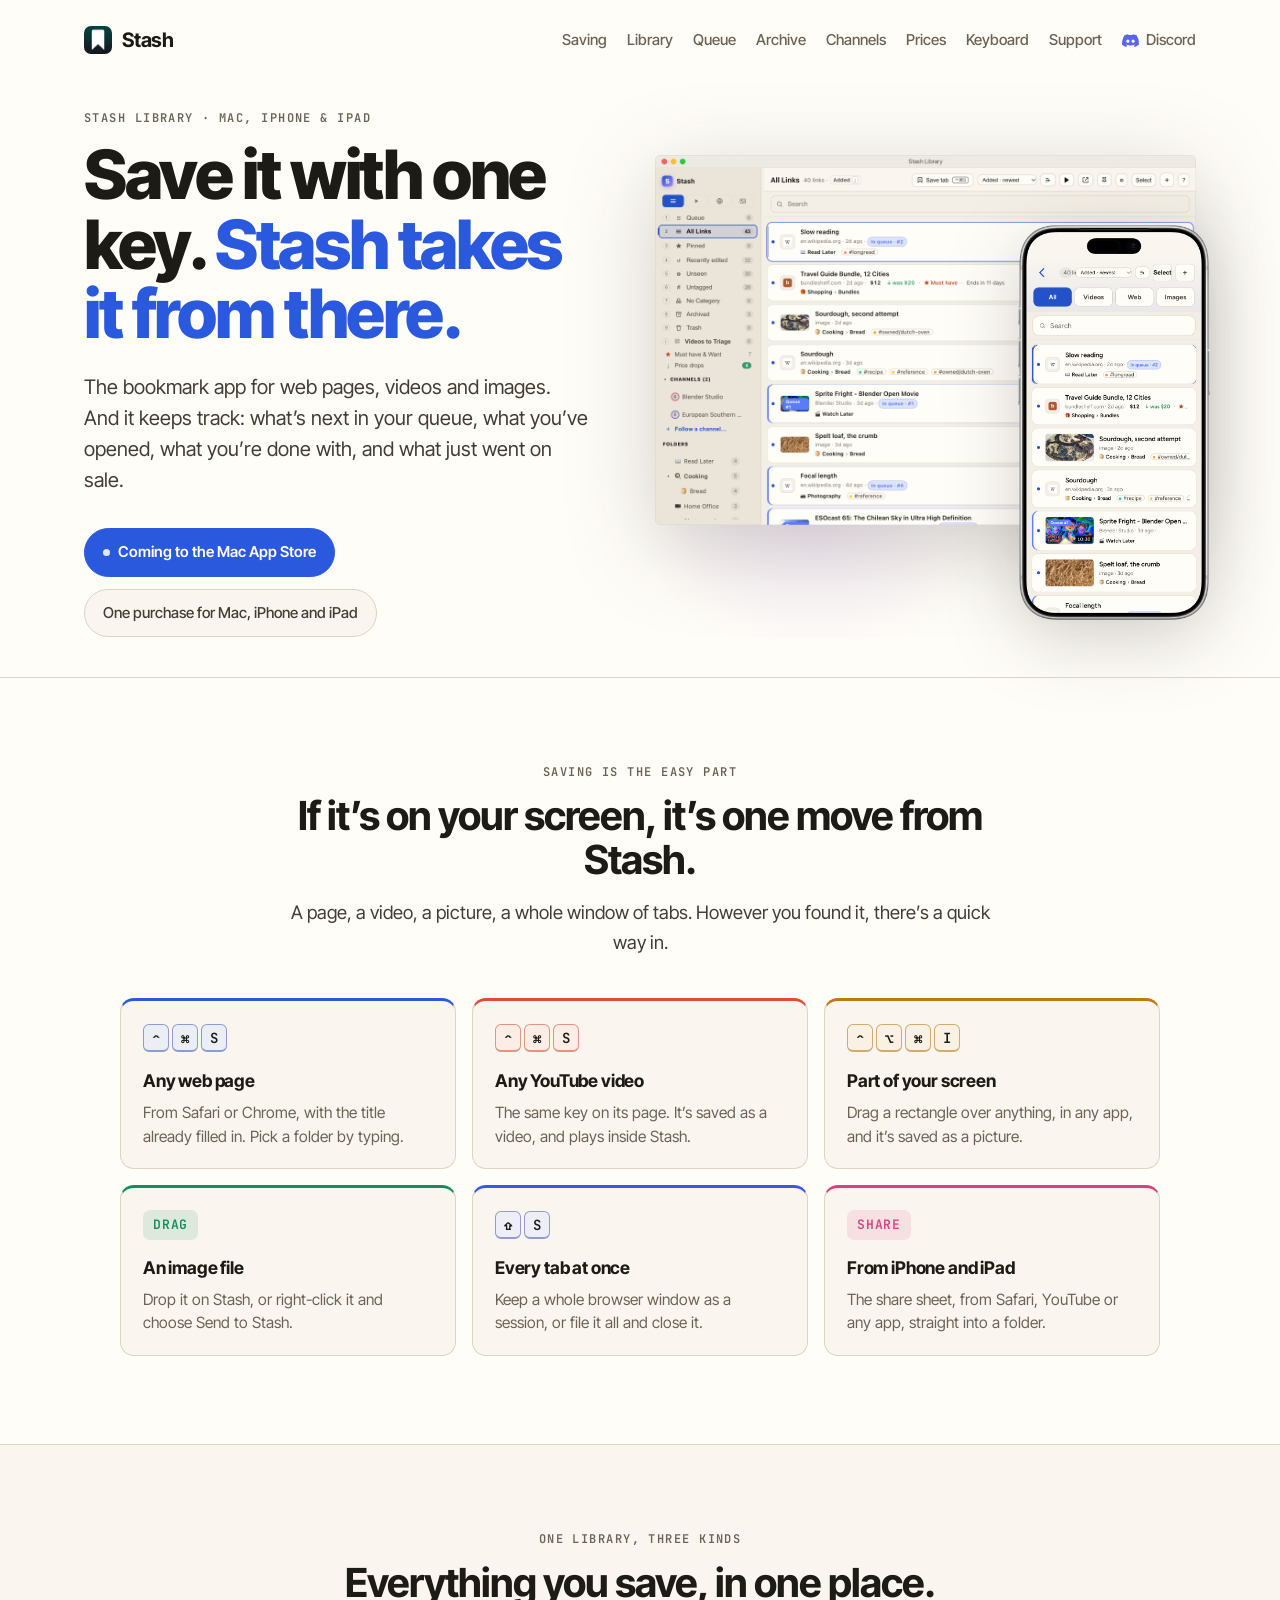
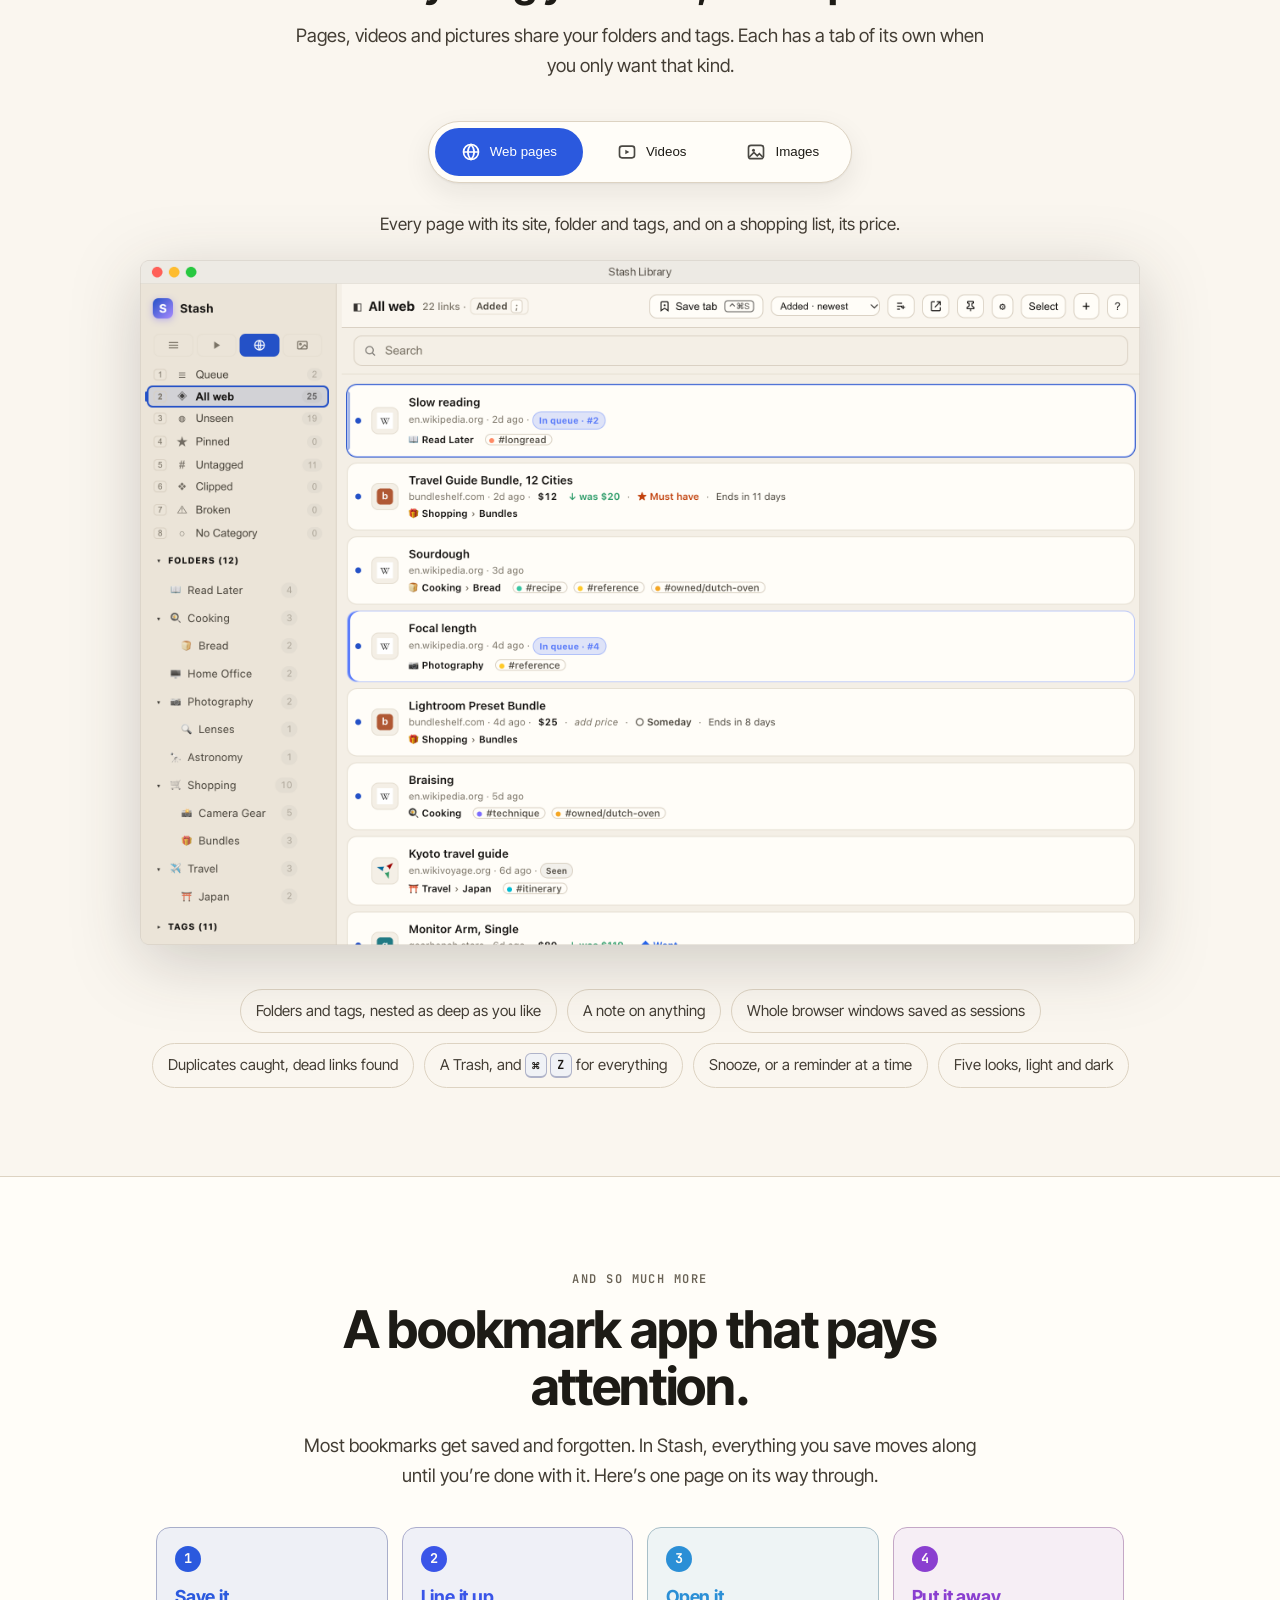
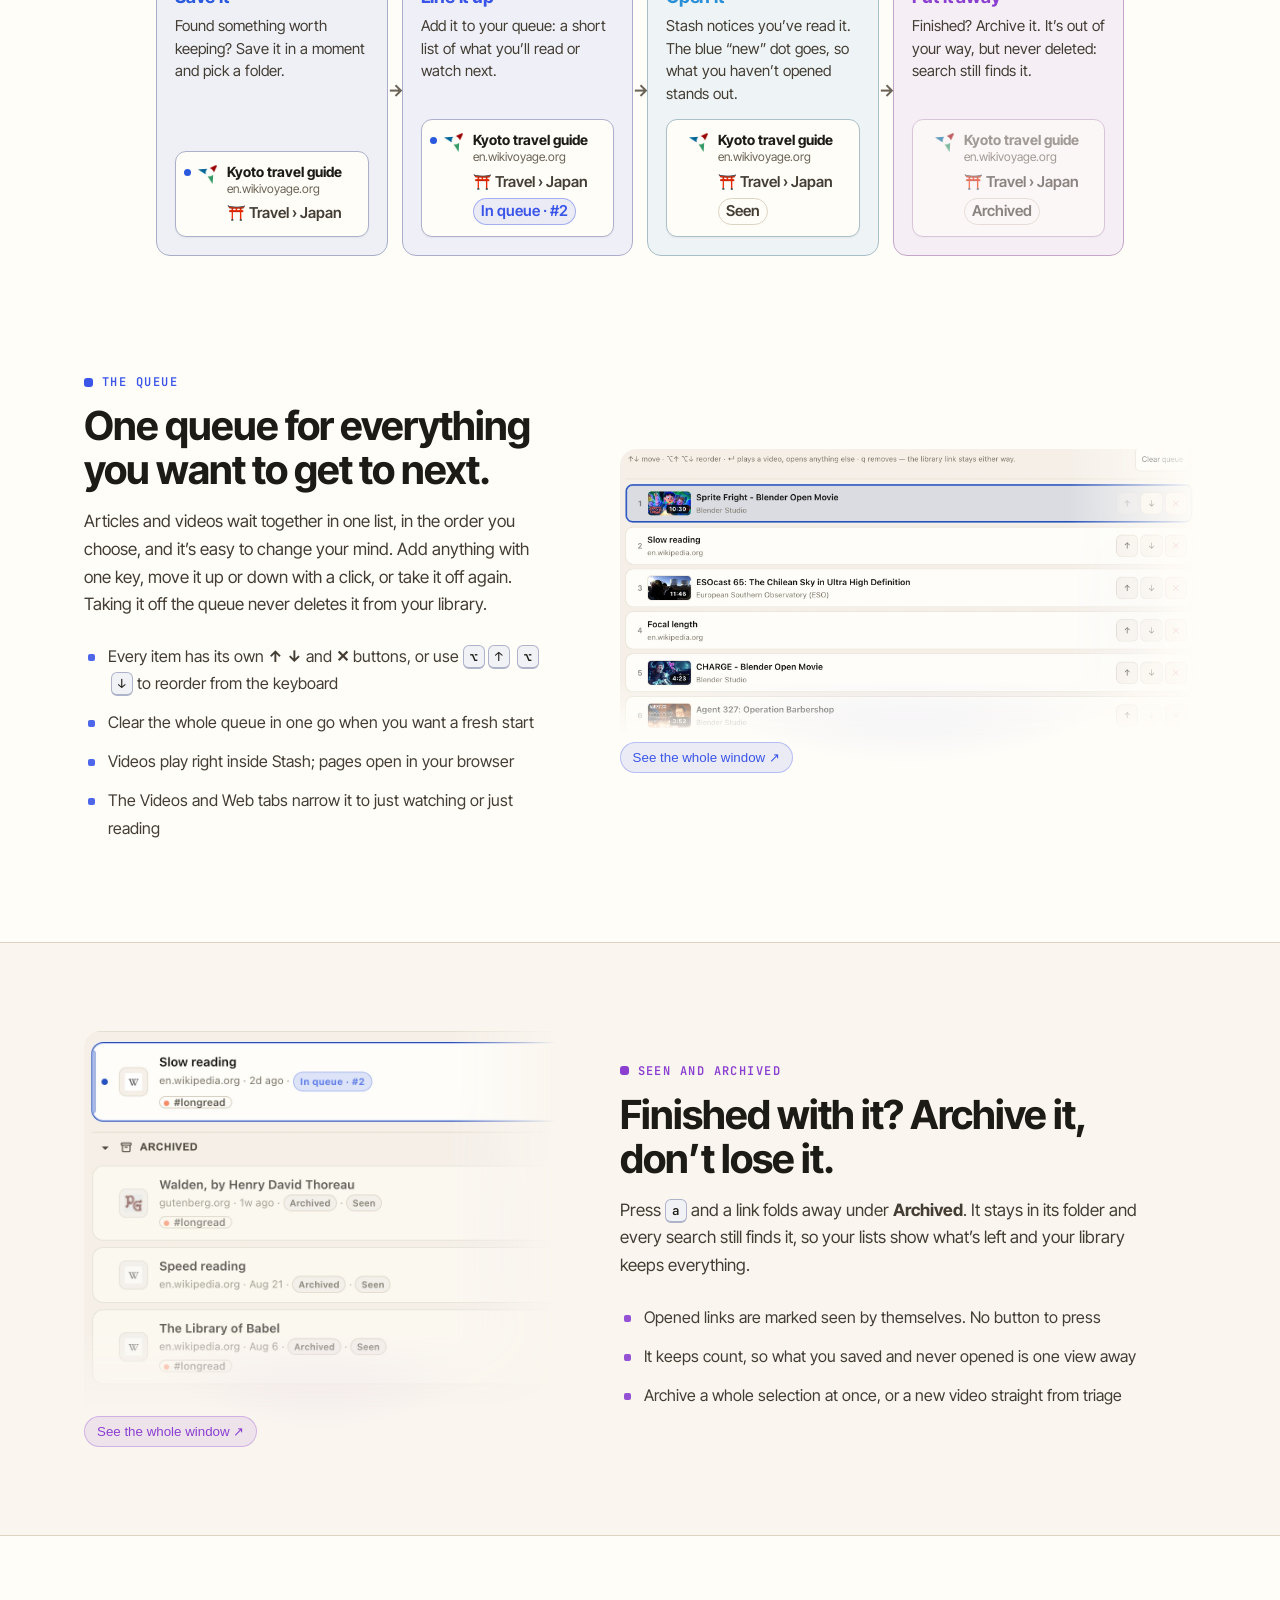
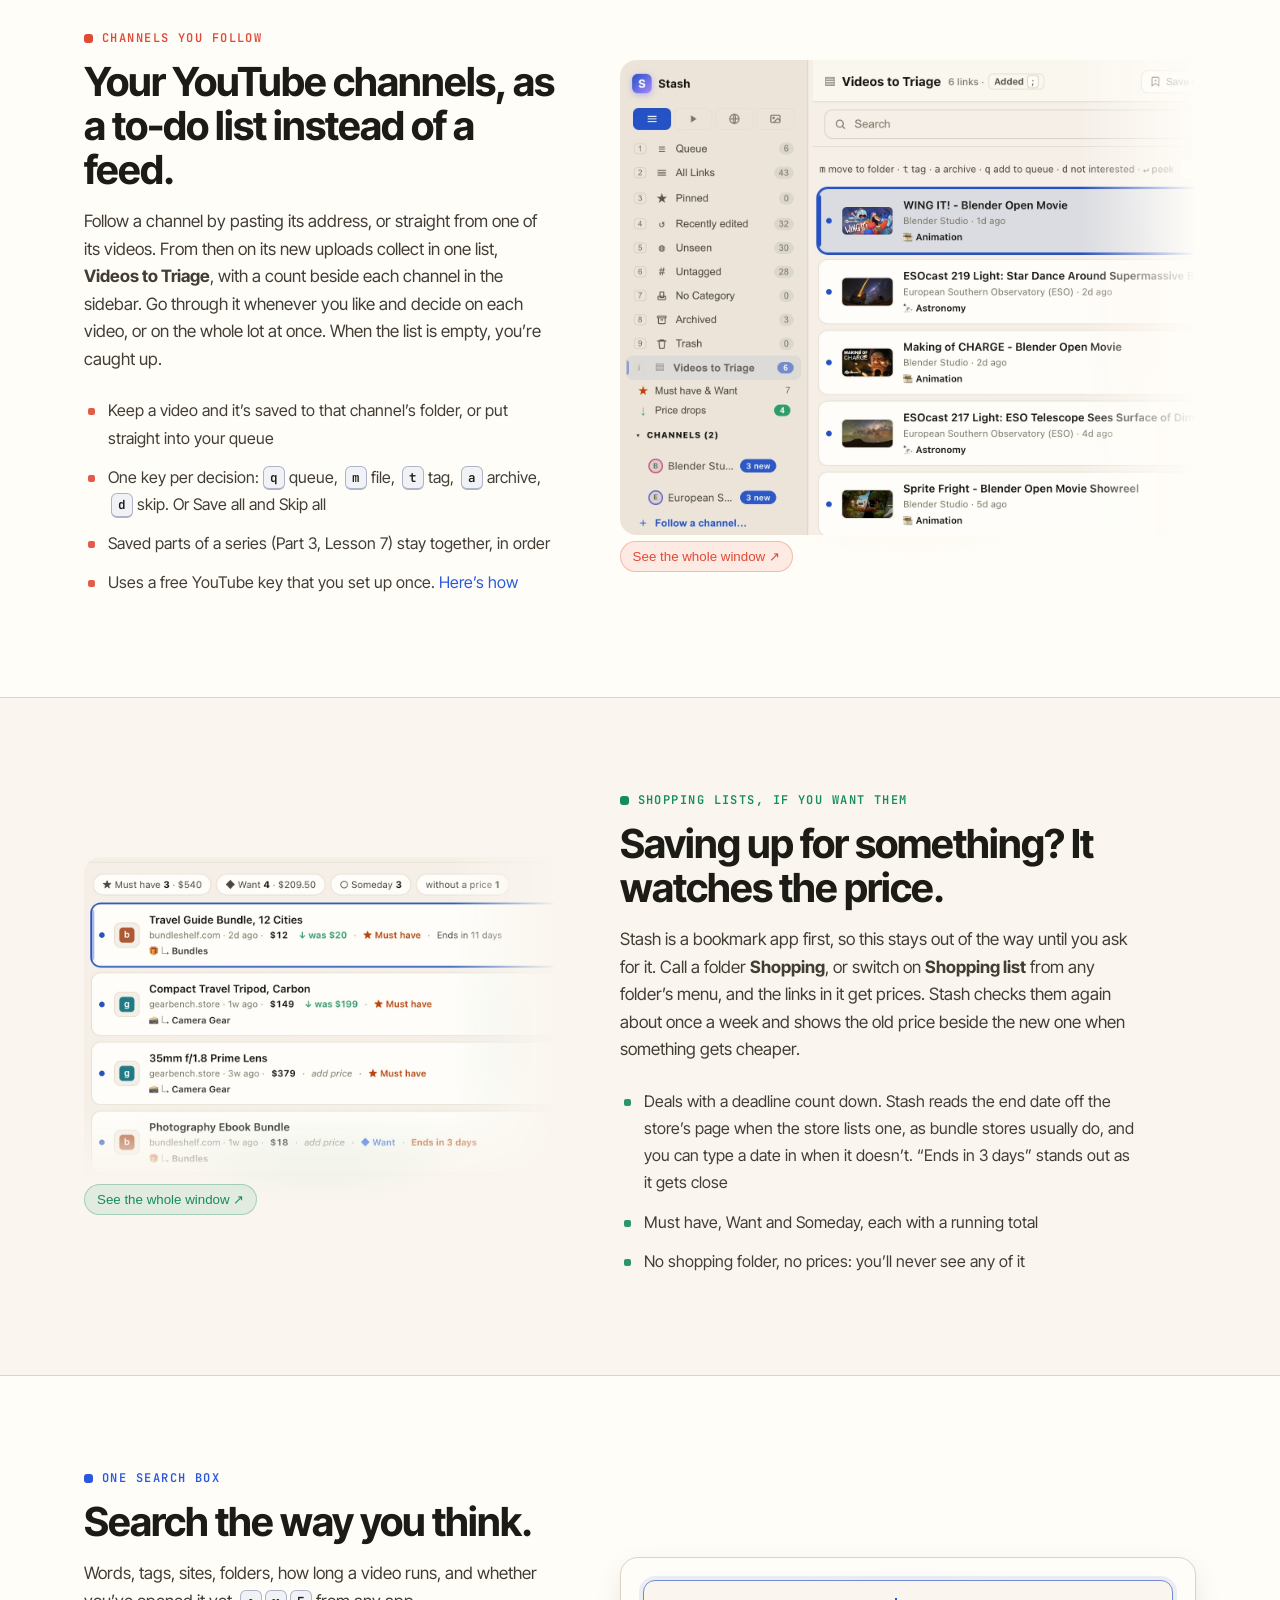
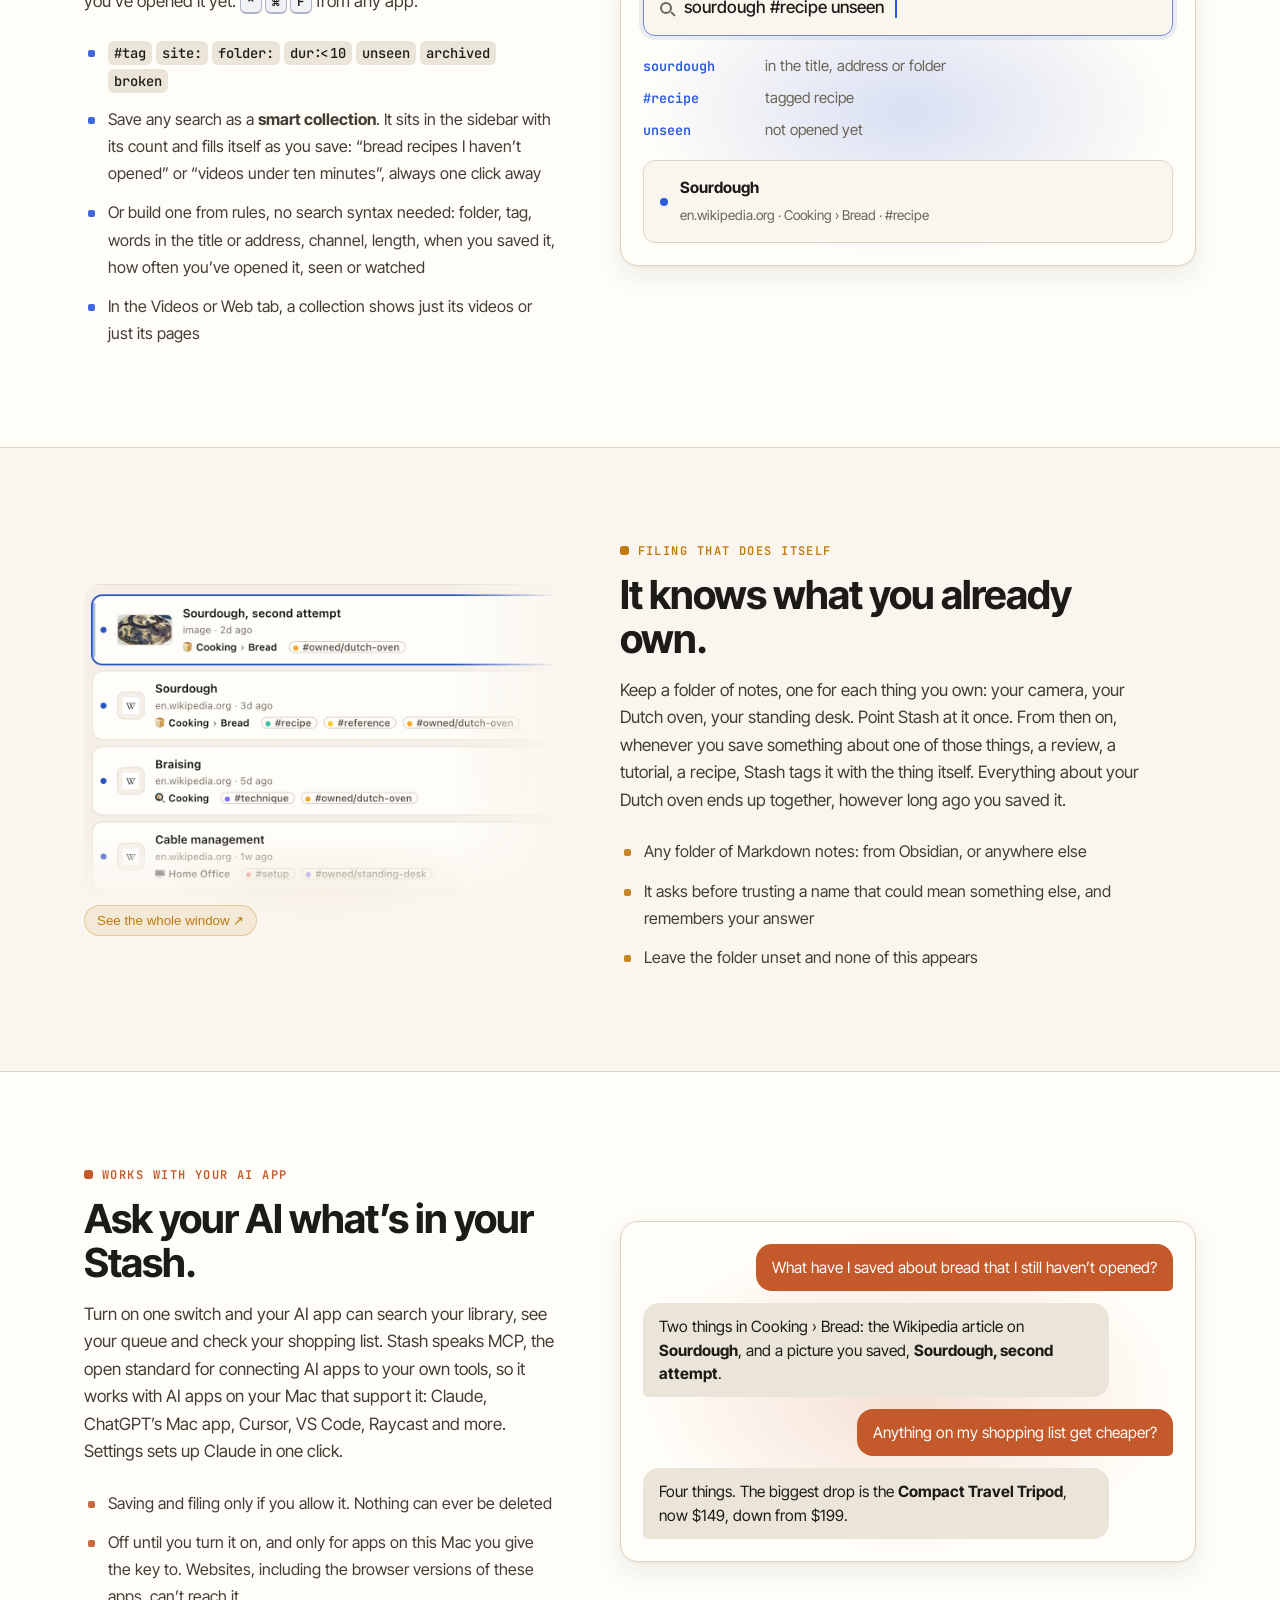
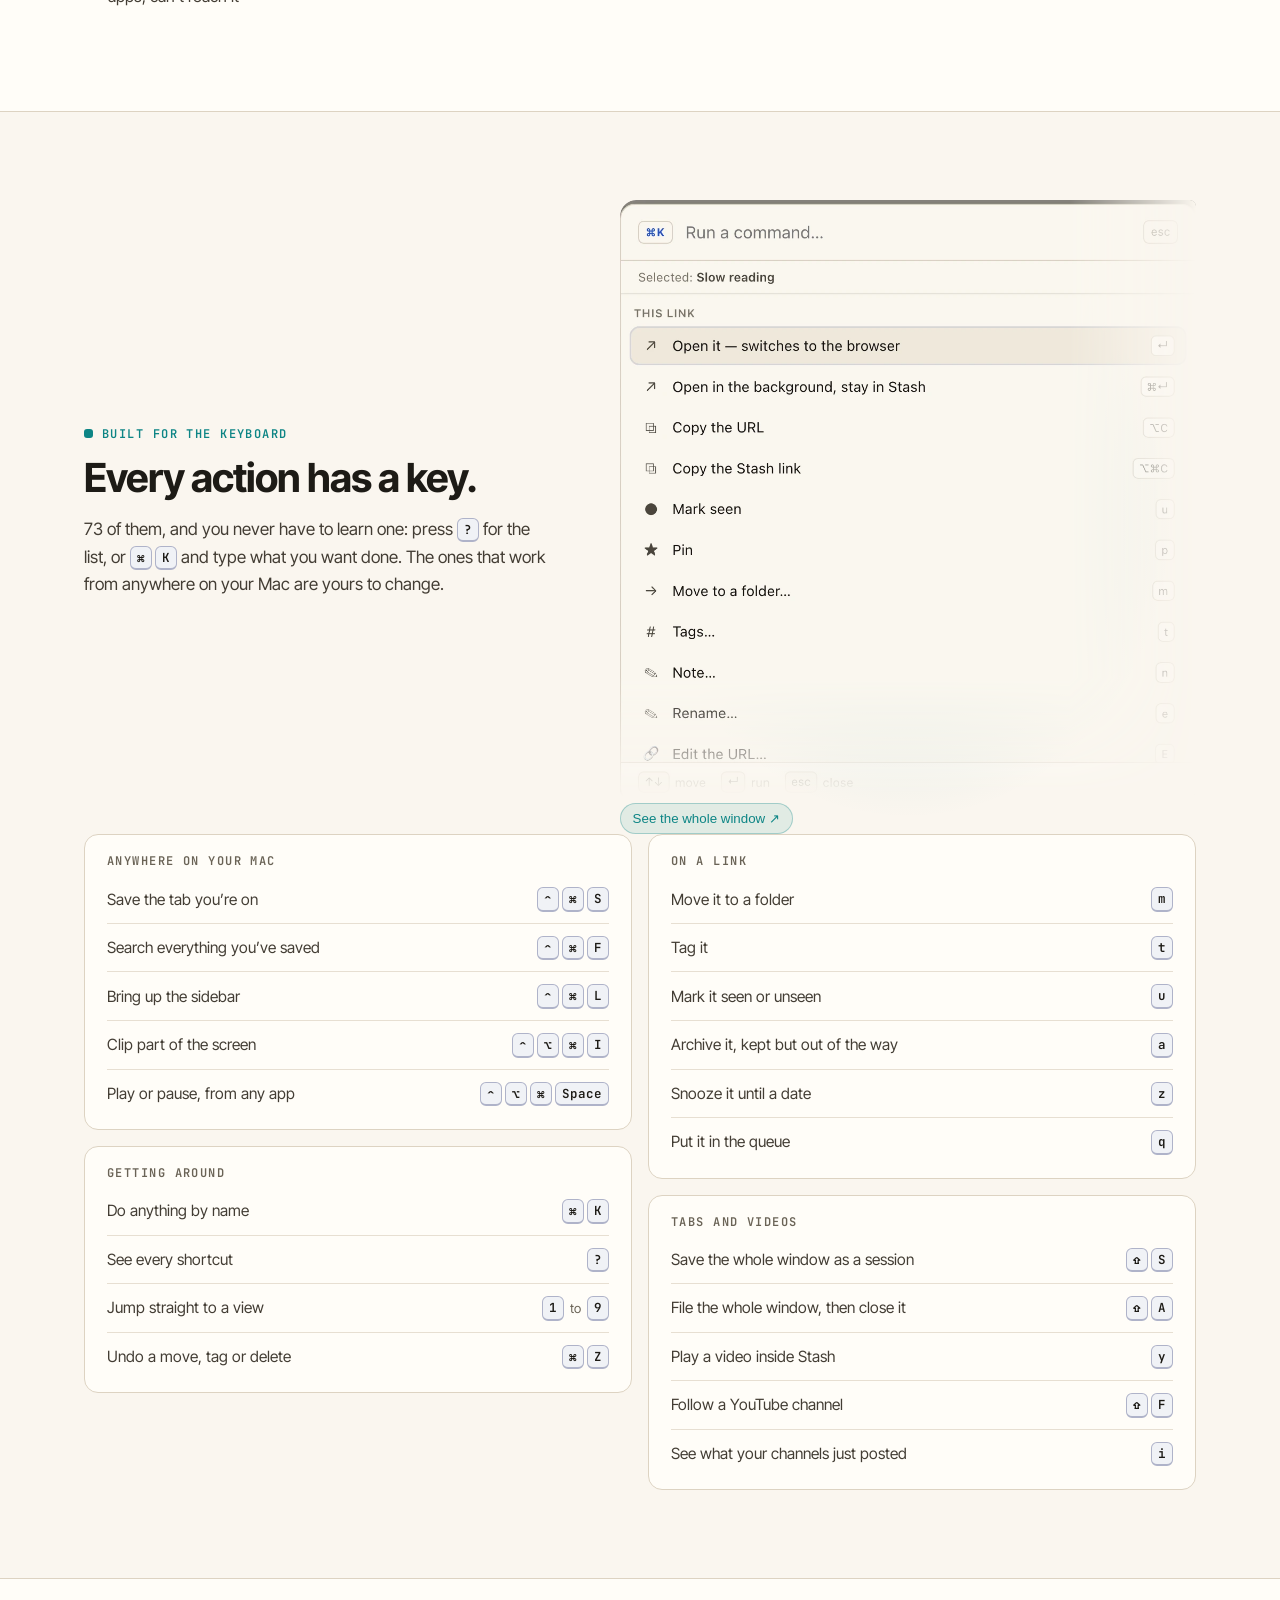
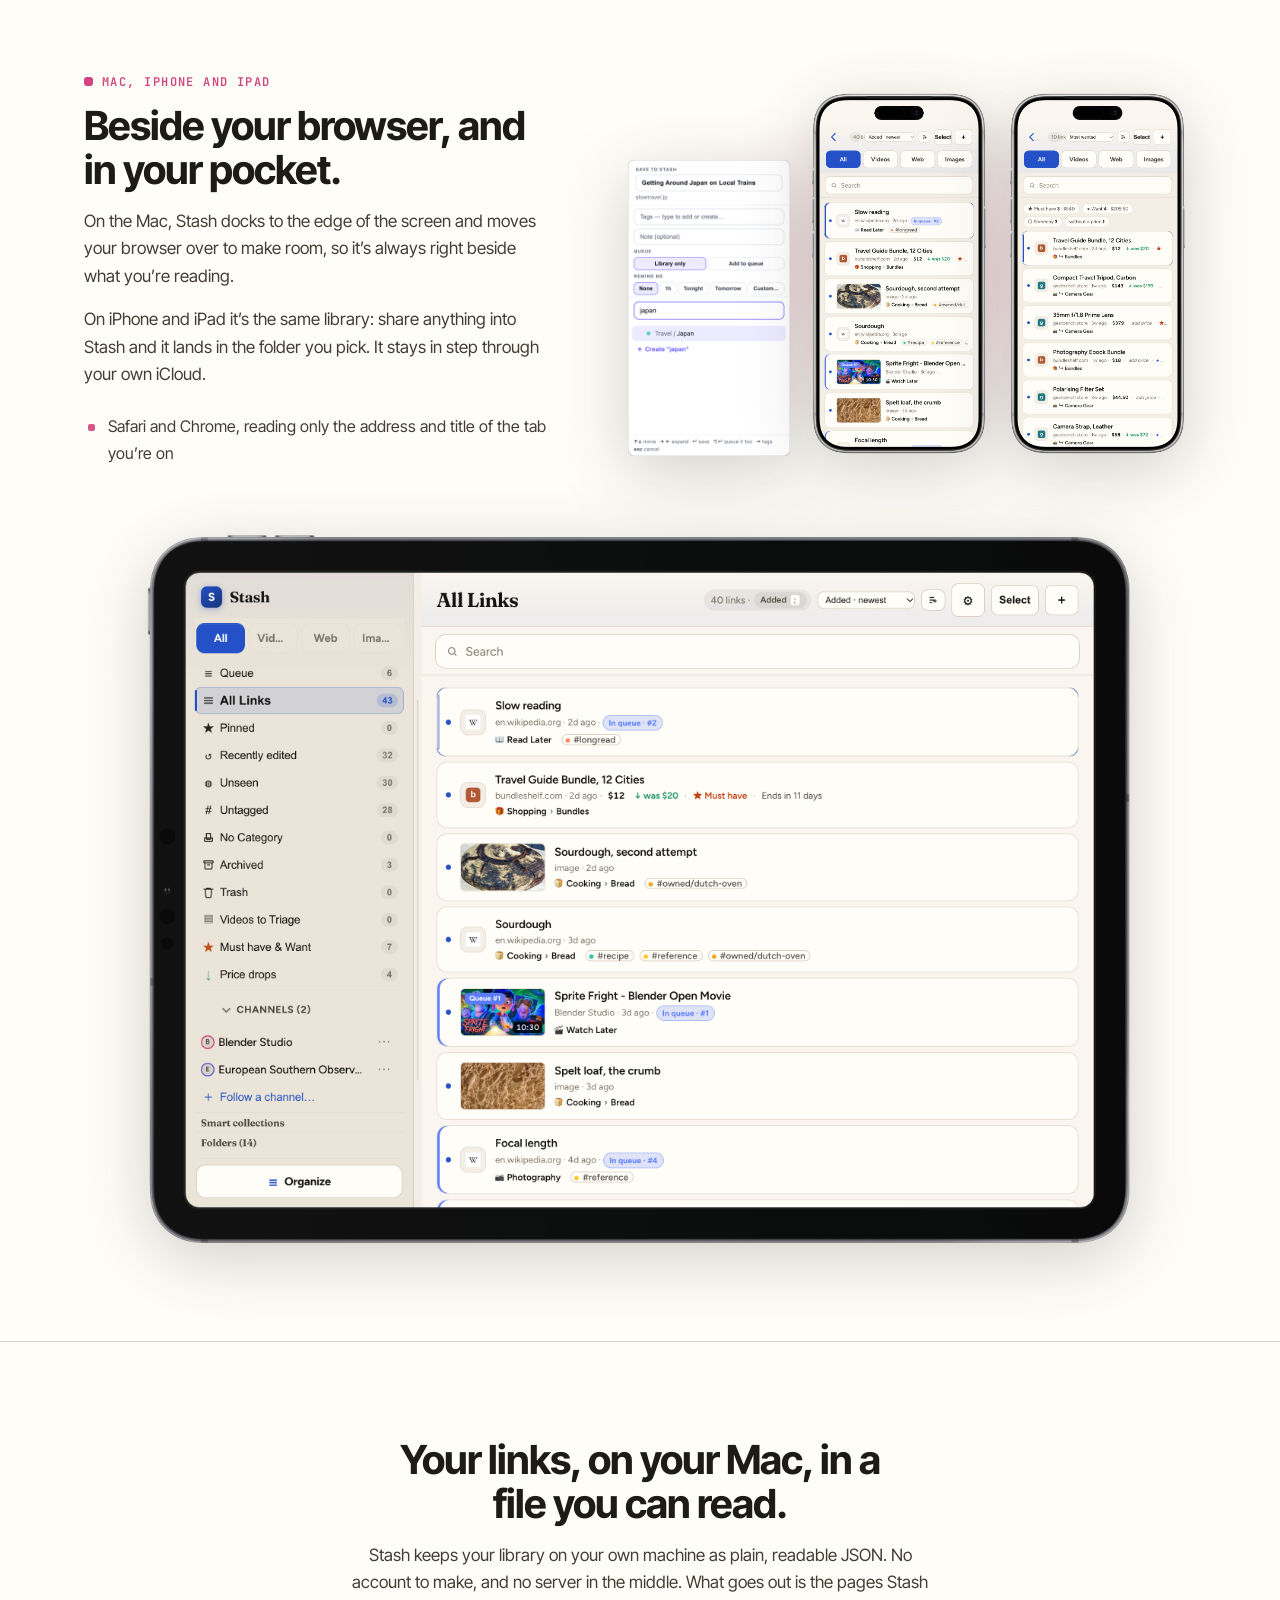
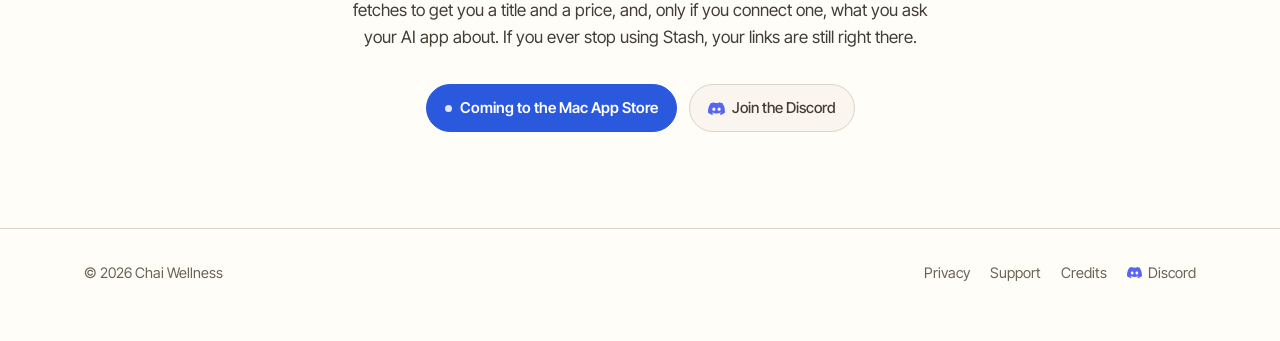
==== commit d499dc07: "Channels explained with the sidebar in view; 'what you own' made concrete; repeats removed" ====
--- a/index.html
+++ b/index.html
@@ -17,7 +17,7 @@
 <link rel="preconnect" href="https://fonts.googleapis.com">
 <link rel="preconnect" href="https://fonts.gstatic.com" crossorigin>
 <link rel="stylesheet" href="https://fonts.googleapis.com/css2?family=Inter+Tight:wght@400;500;600;700;800&family=JetBrains+Mono:wght@500;600&display=swap">
-<link rel="stylesheet" href="style.css?v=16">
+<link rel="stylesheet" href="style.css?v=17">
 <style>
 /* App Store badge (store.js). Apple: 40px minimum height, clear space a quarter of its height,
    never recolored or altered. */
@@ -108,7 +108,7 @@
         <div class="shot"><picture><source srcset="img/mac-vidtab-dark.webp" media="(prefers-color-scheme: dark)"><img src="img/mac-vidtab.webp" width="2360" height="1616" alt="The Videos tab in Stash: every saved video with its thumbnail, length and how far you got, and nothing that is not a video"></picture></div>
       </figure>
       <figure class="kind-panel" role="tabpanel" id="kp-img" aria-labelledby="kt-img">
-        <figcaption>Pictures and screen clips as a contact sheet. Drag a rectangle anywhere on screen to save one.</figcaption>
+        <figcaption>Pictures and screen clips as a contact sheet, in the same folders and tags as everything else.</figcaption>
         <div class="shot"><picture><source srcset="img/mac-images-dark.webp" media="(prefers-color-scheme: dark)"><img src="img/mac-images.webp" width="2360" height="1616" alt="The Images tab in Stash: a contact sheet of saved pictures, each with its folder"></picture></div>
       </figure>
     </div>
@@ -153,7 +153,7 @@
         <ul class="facts">
           <li>Every item has its own <b>↑</b> <b>↓</b> and <b>✕</b> buttons, or use <kbd>⌥</kbd><kbd>↑</kbd> <kbd>⌥</kbd><kbd>↓</kbd> to reorder from the keyboard</li>
           <li>Clear the whole queue in one go when you want a fresh start</li>
-          <li>Videos play right inside Stash and pick up where you stopped; pages open in your browser</li>
+          <li>Videos play right inside Stash; pages open in your browser</li>
           <li>The Videos and Web tabs narrow it to just watching or just reading</li>
         </ul>
       </div>
@@ -185,15 +185,16 @@
     <div class="row">
       <div class="copy">
         <div class="label">Channels you follow</div>
-        <h2>Keep up with your favorite channels, without the endless feed.</h2>
-        <p>Follow a YouTube channel and its new videos come to you in one short list, <b>Videos to Triage</b>. Go through it when you like and decide on each one: watch it, file it, or skip it. Nothing piles up, and there&rsquo;s no feed to scroll.</p>
-        <ul class="facts">
-          <li>One key each: <kbd>q</kbd> queue it, <kbd>m</kbd> file it, <kbd>t</kbd> tag it, <kbd>a</kbd> keep it archived, <kbd>d</kbd> skip it</li>
-          <li>Give a channel a folder and what you keep files itself</li>
-          <li>Parts of a series (Part 3, Lesson 7) stay together, in order</li>
-        </ul>
-      </div>
-      <div class="shot zoom"><picture><source srcset="img/mac-triage-zoom-dark.webp" media="(prefers-color-scheme: dark)"><img src="img/mac-triage-zoom.webp" width="1050" height="770" alt="Videos to Triage in Stash: six new uploads from two followed channels, each showing the folder it will file into" loading="lazy" data-full="img/mac-triage.webp" data-full-dark="img/mac-triage-dark.webp"></picture></div>
+        <h2>Your YouTube channels, as a to-do list instead of a feed.</h2>
+        <p>Follow a channel by pasting its address, or straight from one of its videos. From then on its new uploads collect in one list, <b>Videos to Triage</b>, with a count beside each channel in the sidebar. Go through it whenever you like and decide on each video, or on the whole lot at once. When the list is empty, you&rsquo;re caught up.</p>
+        <ul class="facts">
+          <li>Keep a video and it&rsquo;s saved to that channel&rsquo;s folder, or put straight into your queue</li>
+          <li>One key per decision: <kbd>q</kbd> queue, <kbd>m</kbd> file, <kbd>t</kbd> tag, <kbd>a</kbd> archive, <kbd>d</kbd> skip. Or Save all and Skip all</li>
+          <li>Saved parts of a series (Part 3, Lesson 7) stay together, in order</li>
+          <li>Uses a free YouTube key that you set up once. <a href="support.html#youtube-key">Here&rsquo;s how</a></li>
+        </ul>
+      </div>
+      <div class="shot zoom fade-right"><picture><source srcset="img/mac-triage-zoom-dark.webp" media="(prefers-color-scheme: dark)"><img src="img/mac-triage-zoom.webp" width="1420" height="1170" alt="Videos to Triage in Stash: the sidebar lists the two followed channels, each with 3 new videos, and the list beside it shows the new uploads waiting to be kept or skipped" loading="lazy" data-full="img/mac-triage.webp" data-full-dark="img/mac-triage-dark.webp"></picture></div>
     </div>
   </div>
 </section>
@@ -249,12 +250,14 @@
       <div class="copy">
         <div class="label">Filing that does itself</div>
         <h2>It knows what you already own.</h2>
-        <p>Point Stash at a folder of notes about your own things, and every new link about one of them is tagged with it the moment it arrives.</p>
-        <ul class="facts">
+        <p>Keep a folder of notes, one for each thing you own: your camera, your Dutch oven, your standing desk. Point Stash at it once. From then on, whenever you save something about one of those things, a review, a tutorial, a recipe, Stash tags it with the thing itself. Everything about your Dutch oven ends up together, however long ago you saved it.</p>
+        <ul class="facts">
+          <li>Any folder of Markdown notes: from Obsidian, or anywhere else</li>
+          <li>It asks before trusting a name that could mean something else, and remembers your answer</li>
           <li>Leave the folder unset and none of this appears</li>
         </ul>
       </div>
-      <div class="shot zoom"><picture><source srcset="img/mac-own-zoom-dark.webp" media="(prefers-color-scheme: dark)"><img src="img/mac-own-zoom.webp" width="1090" height="728" alt="Links about things you own, found with #owned: each tagged with the thing it is about" loading="lazy" data-full="img/mac-own.webp" data-full-dark="img/mac-own-dark.webp"></picture></div>
+      <div class="shot zoom"><picture><source srcset="img/mac-own-zoom-dark.webp" media="(prefers-color-scheme: dark)"><img src="img/mac-own-zoom.webp" width="1090" height="728" alt="Stash showing everything tagged with things you own: a Wikipedia article, a recipe and a photo tagged with the Dutch oven, and pages tagged with the standing desk" loading="lazy" data-full="img/mac-own.webp" data-full-dark="img/mac-own-dark.webp"></picture></div>
     </div>
   </div>
 </section>
@@ -308,7 +311,7 @@
       <div class="copy">
         <div class="label">Mac, iPhone and iPad</div>
         <h2>Beside your browser, and in your pocket.</h2>
-        <p>On the Mac, Stash docks to the edge of the screen and moves your browser over to make room. <span class="chord" data-chord="save"><kbd>⌃</kbd><kbd>⌘</kbd><kbd>S</kbd></span> on any page opens the save sheet with the title filled in.</p>
+        <p>On the Mac, Stash docks to the edge of the screen and moves your browser over to make room, so it&rsquo;s always right beside what you&rsquo;re reading.</p>
         <p>On iPhone and iPad it&rsquo;s the same library: share anything into Stash and it lands in the folder you pick. It stays in step through your own iCloud.</p>
         <ul class="facts">
           <li>Safari and Chrome, reading only the address and title of the tab you&rsquo;re on</li>
--- a/style.css
+++ b/style.css
@@ -649,3 +649,10 @@
     transform: translateX(-50%); width: auto;
   }
 }
+
+/* A close-up whose bottom matters (the triage shot ends on the channel list): fade the right only. */
+.shot.zoom.fade-right img {
+  -webkit-mask-image: linear-gradient(to right, #000 80%, transparent); -webkit-mask-composite: source-over;
+          mask-image: linear-gradient(to right, #000 80%, transparent);          mask-composite: add;
+  border-radius: 16px 6px 6px 16px;
+}
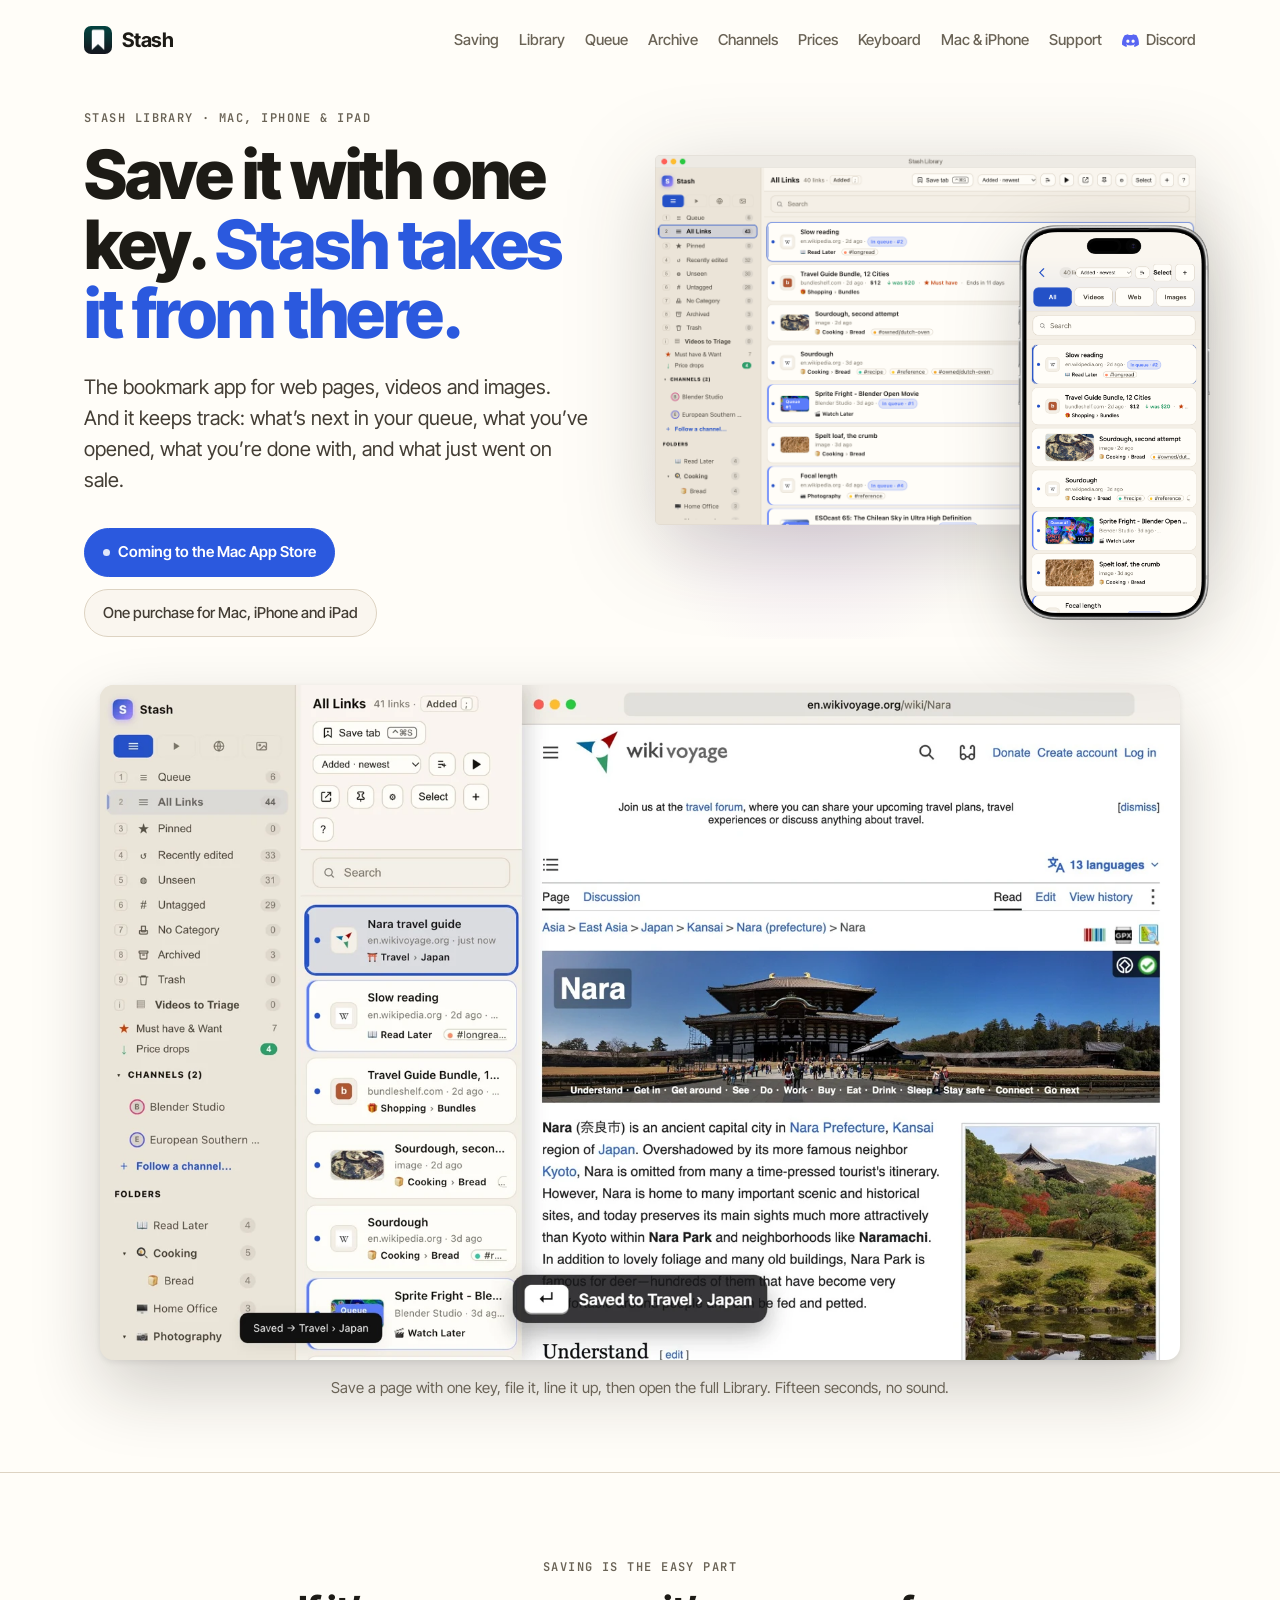
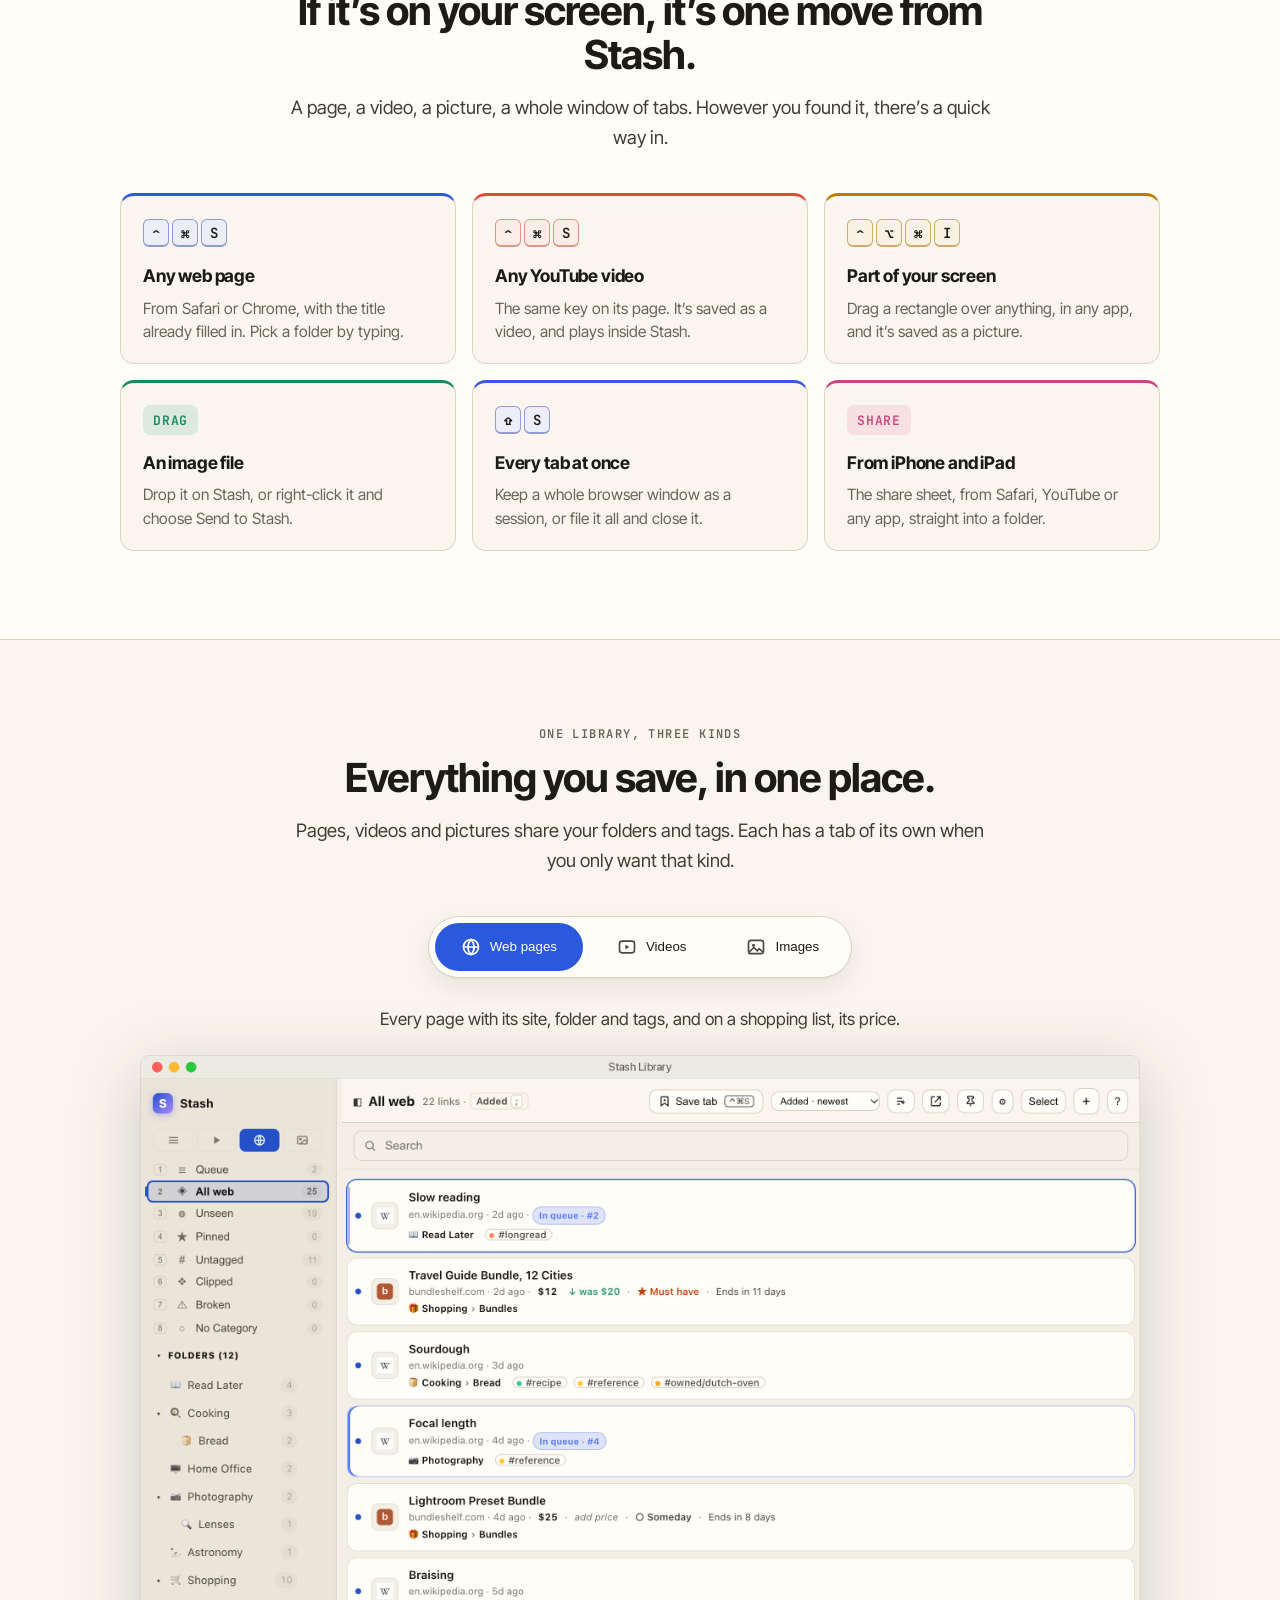
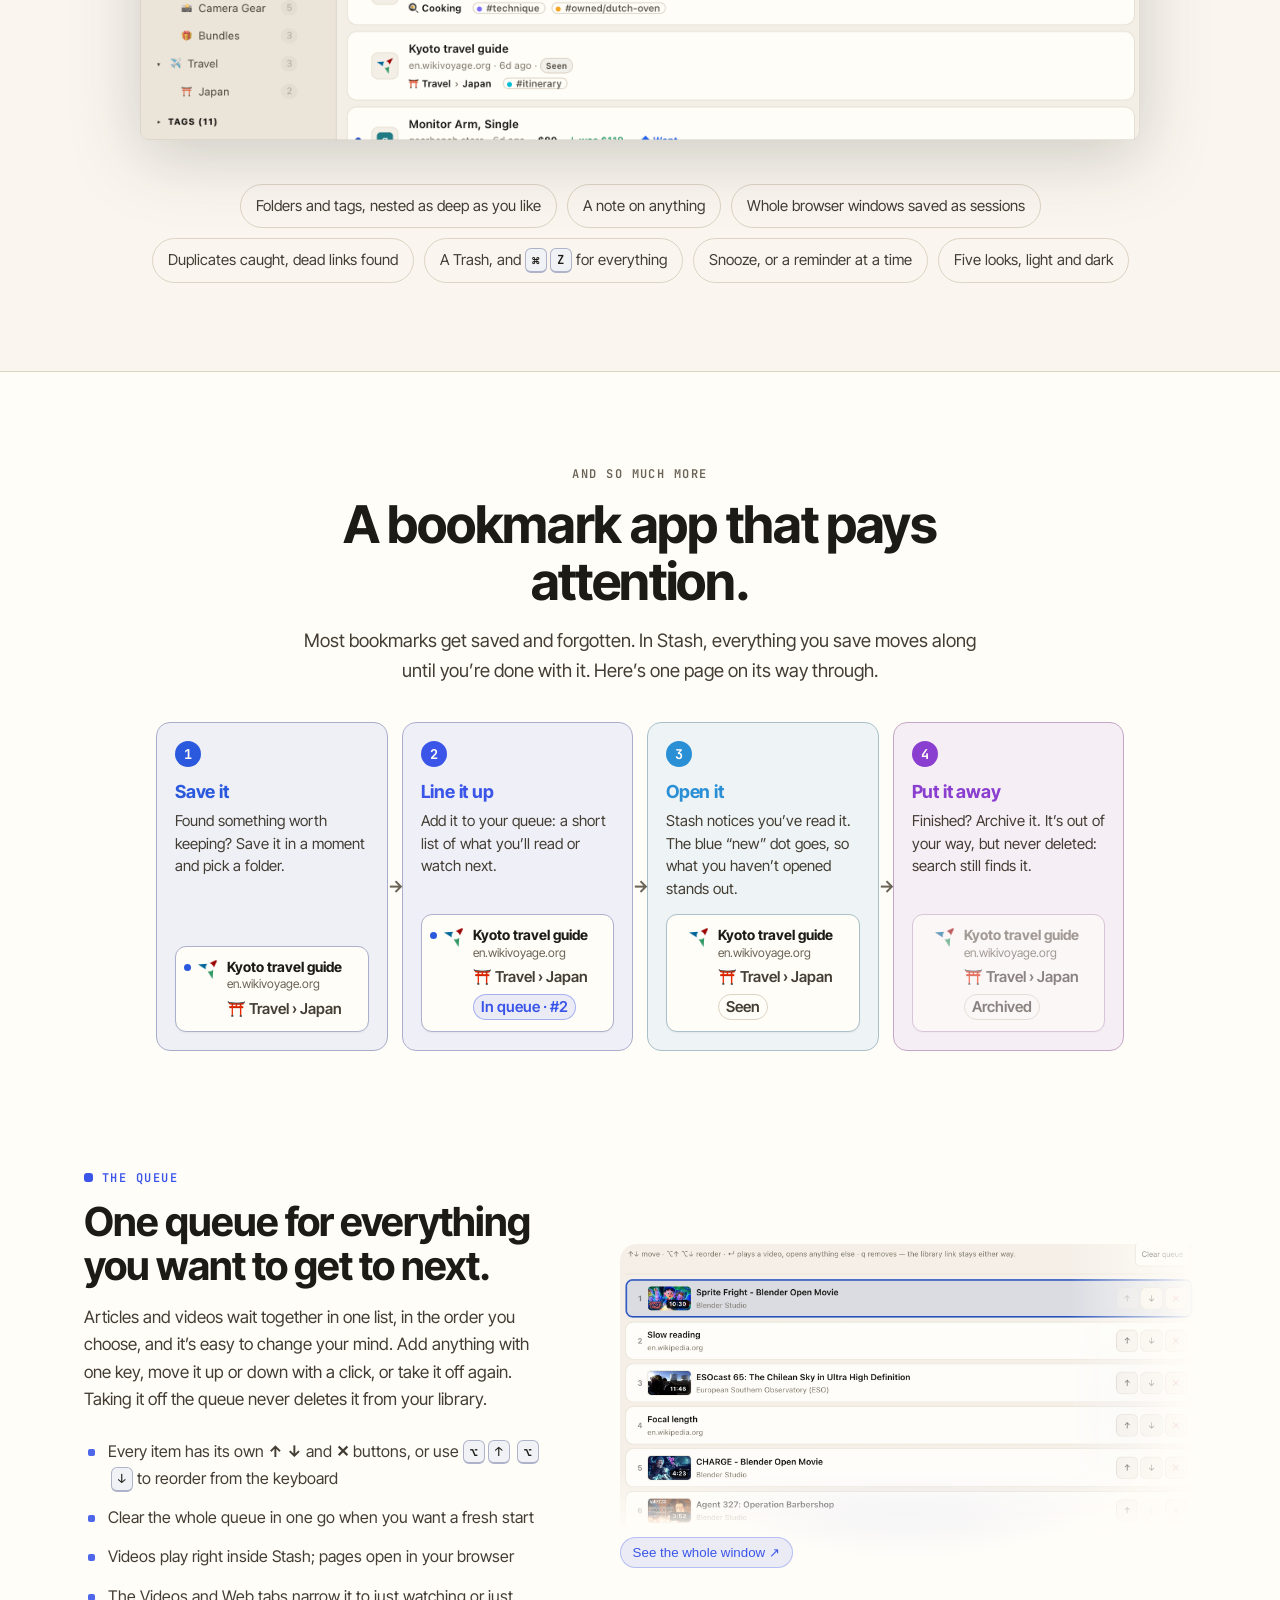
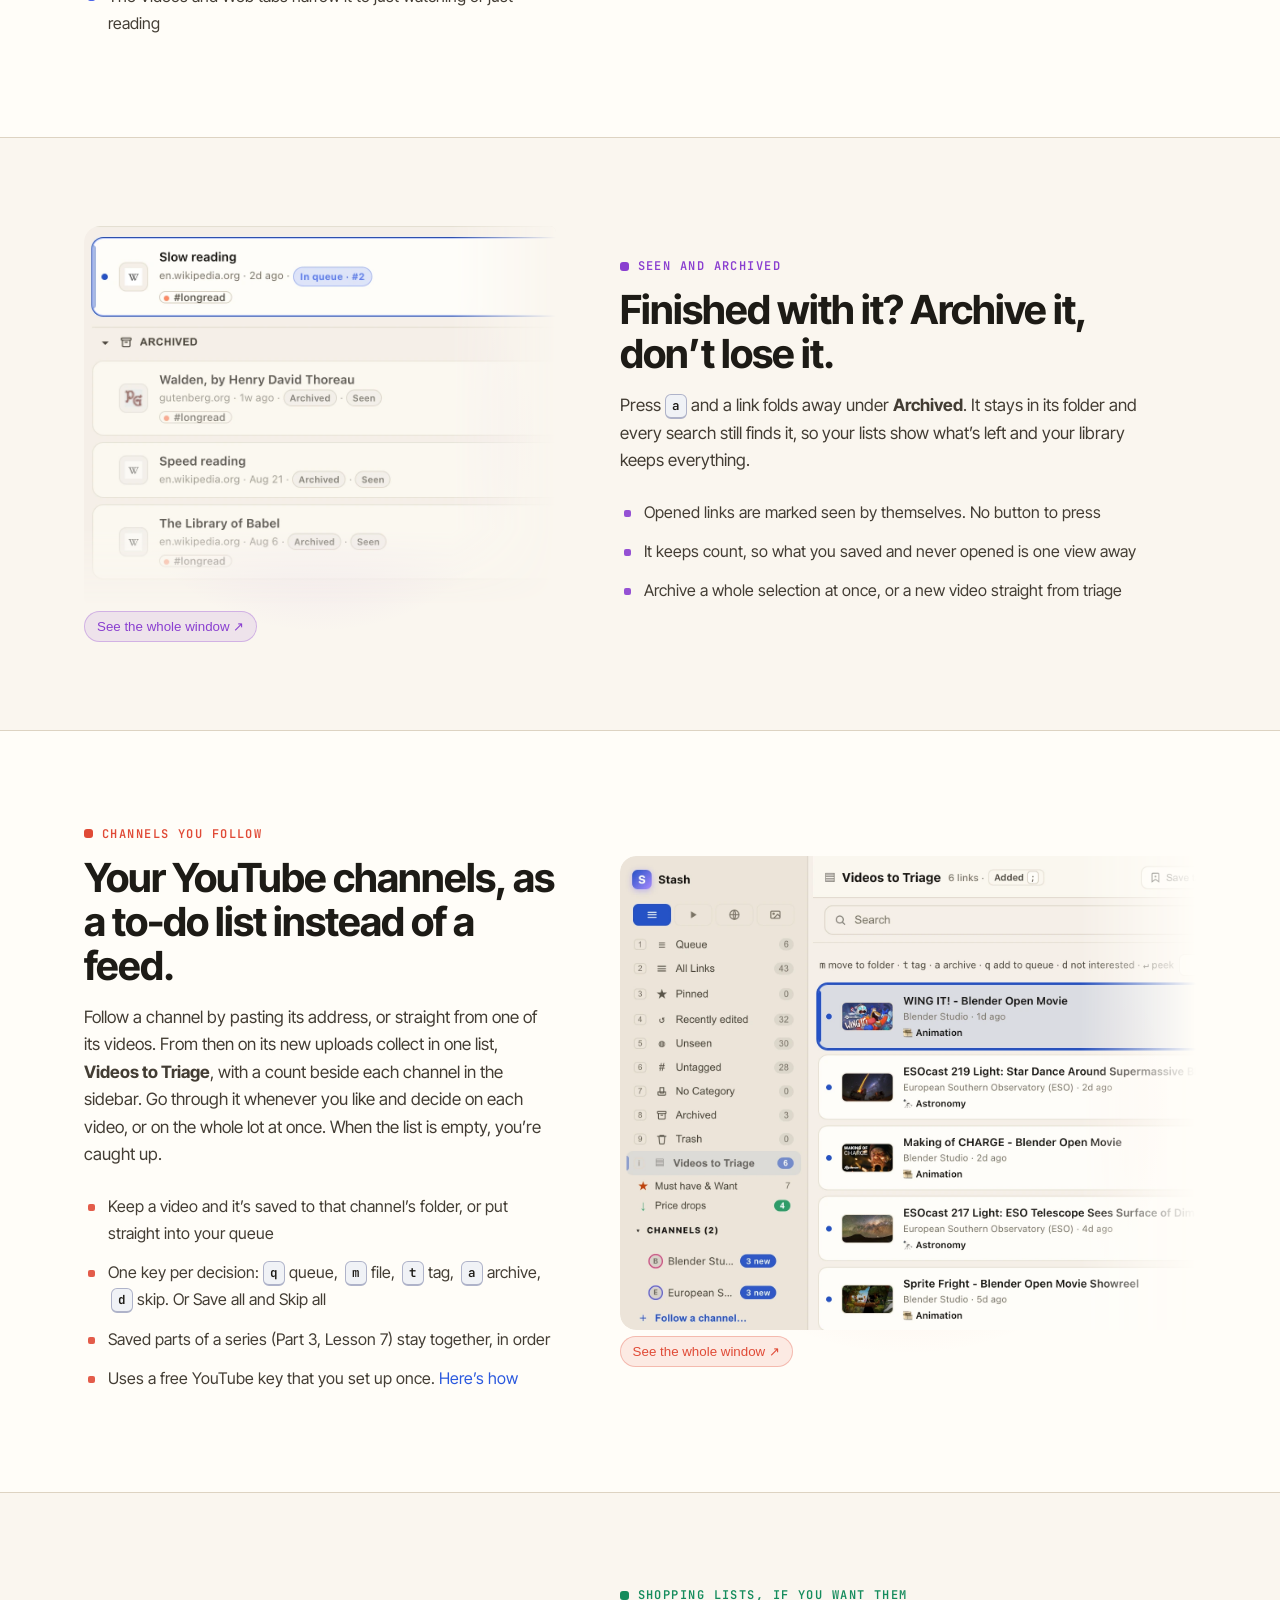
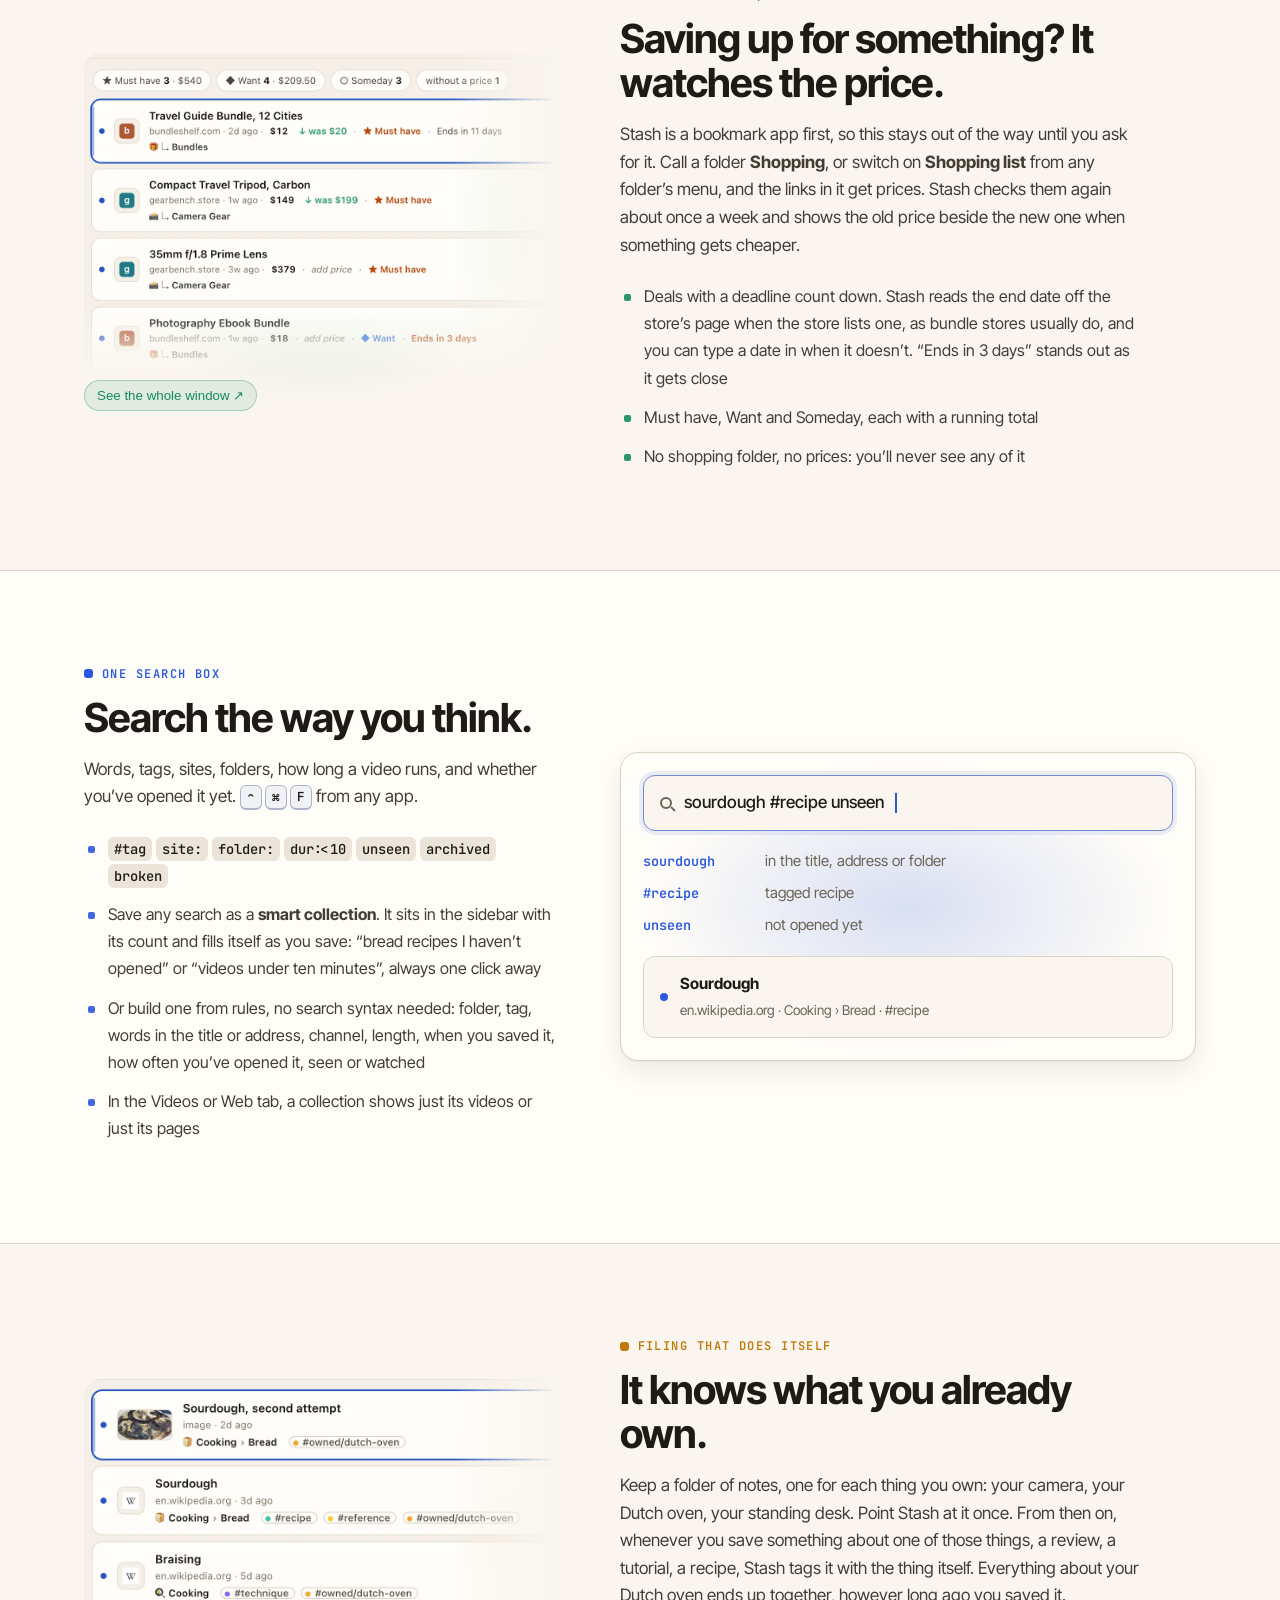
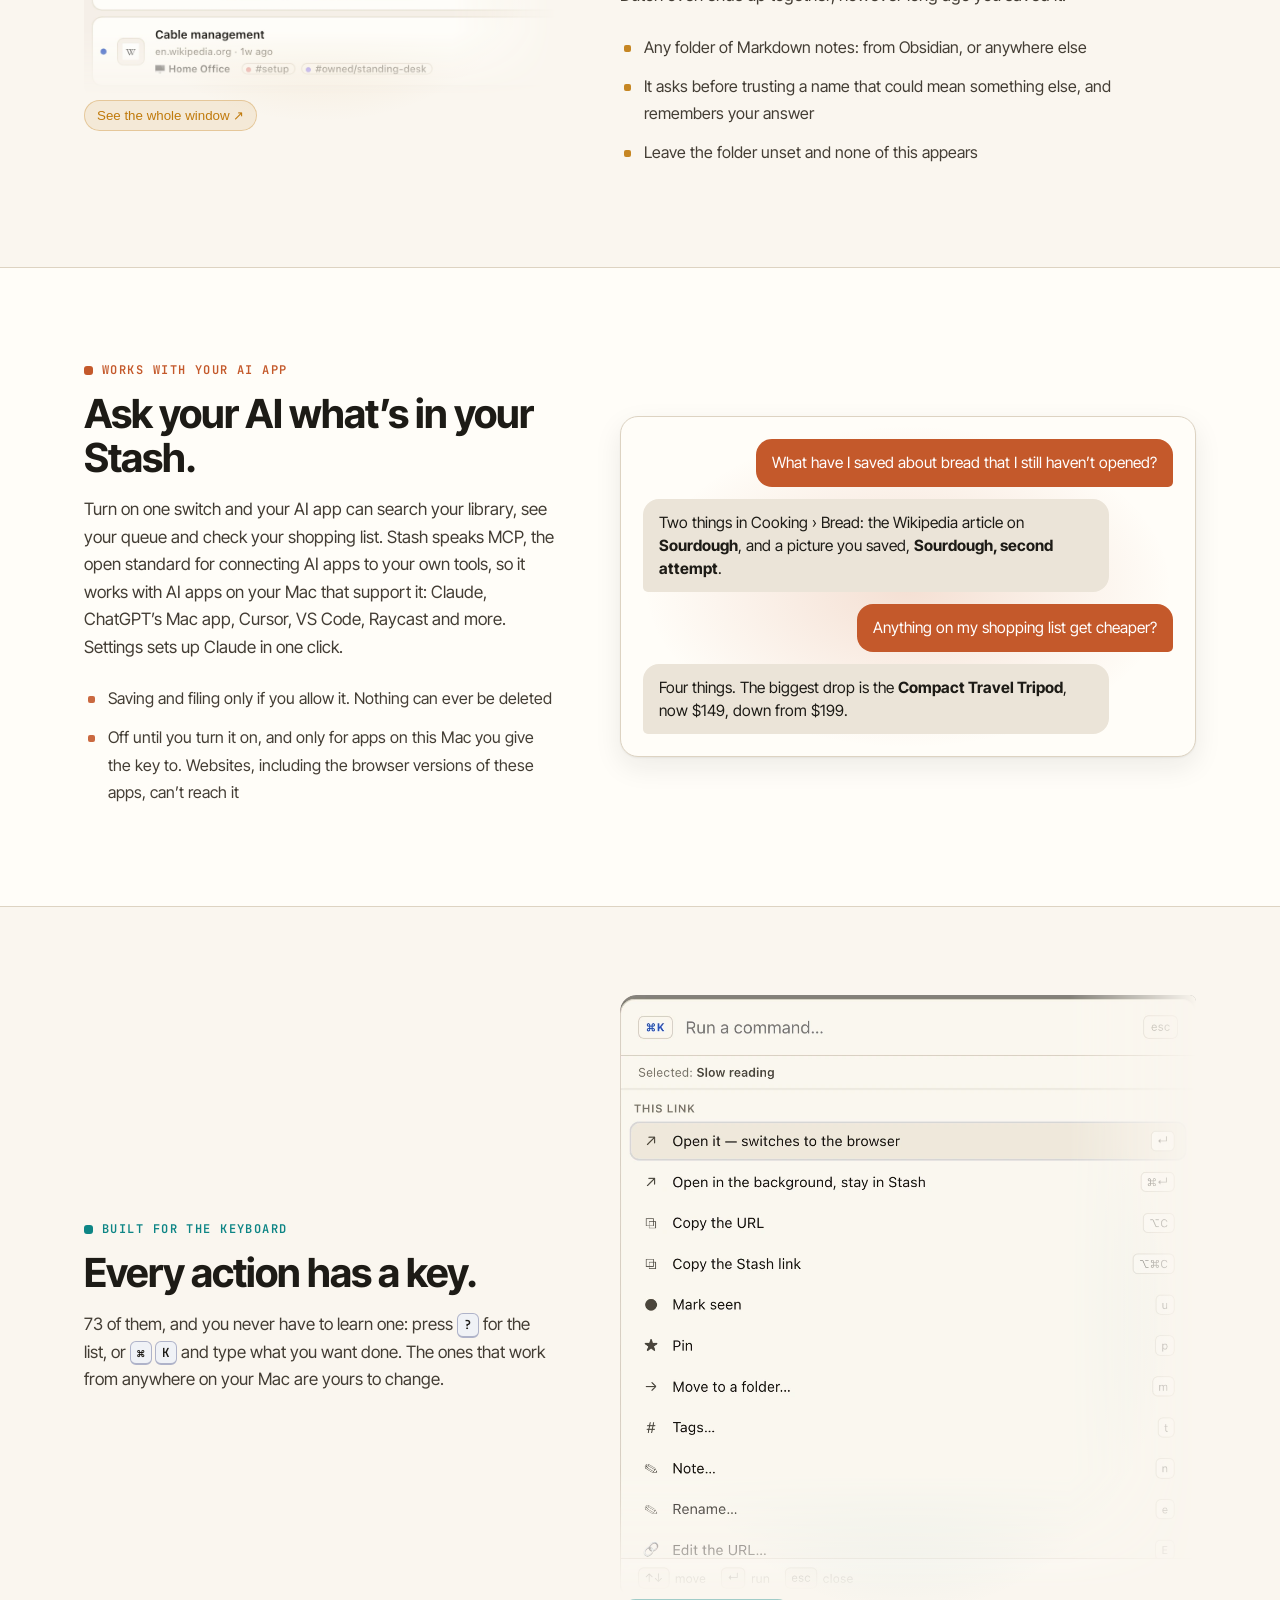
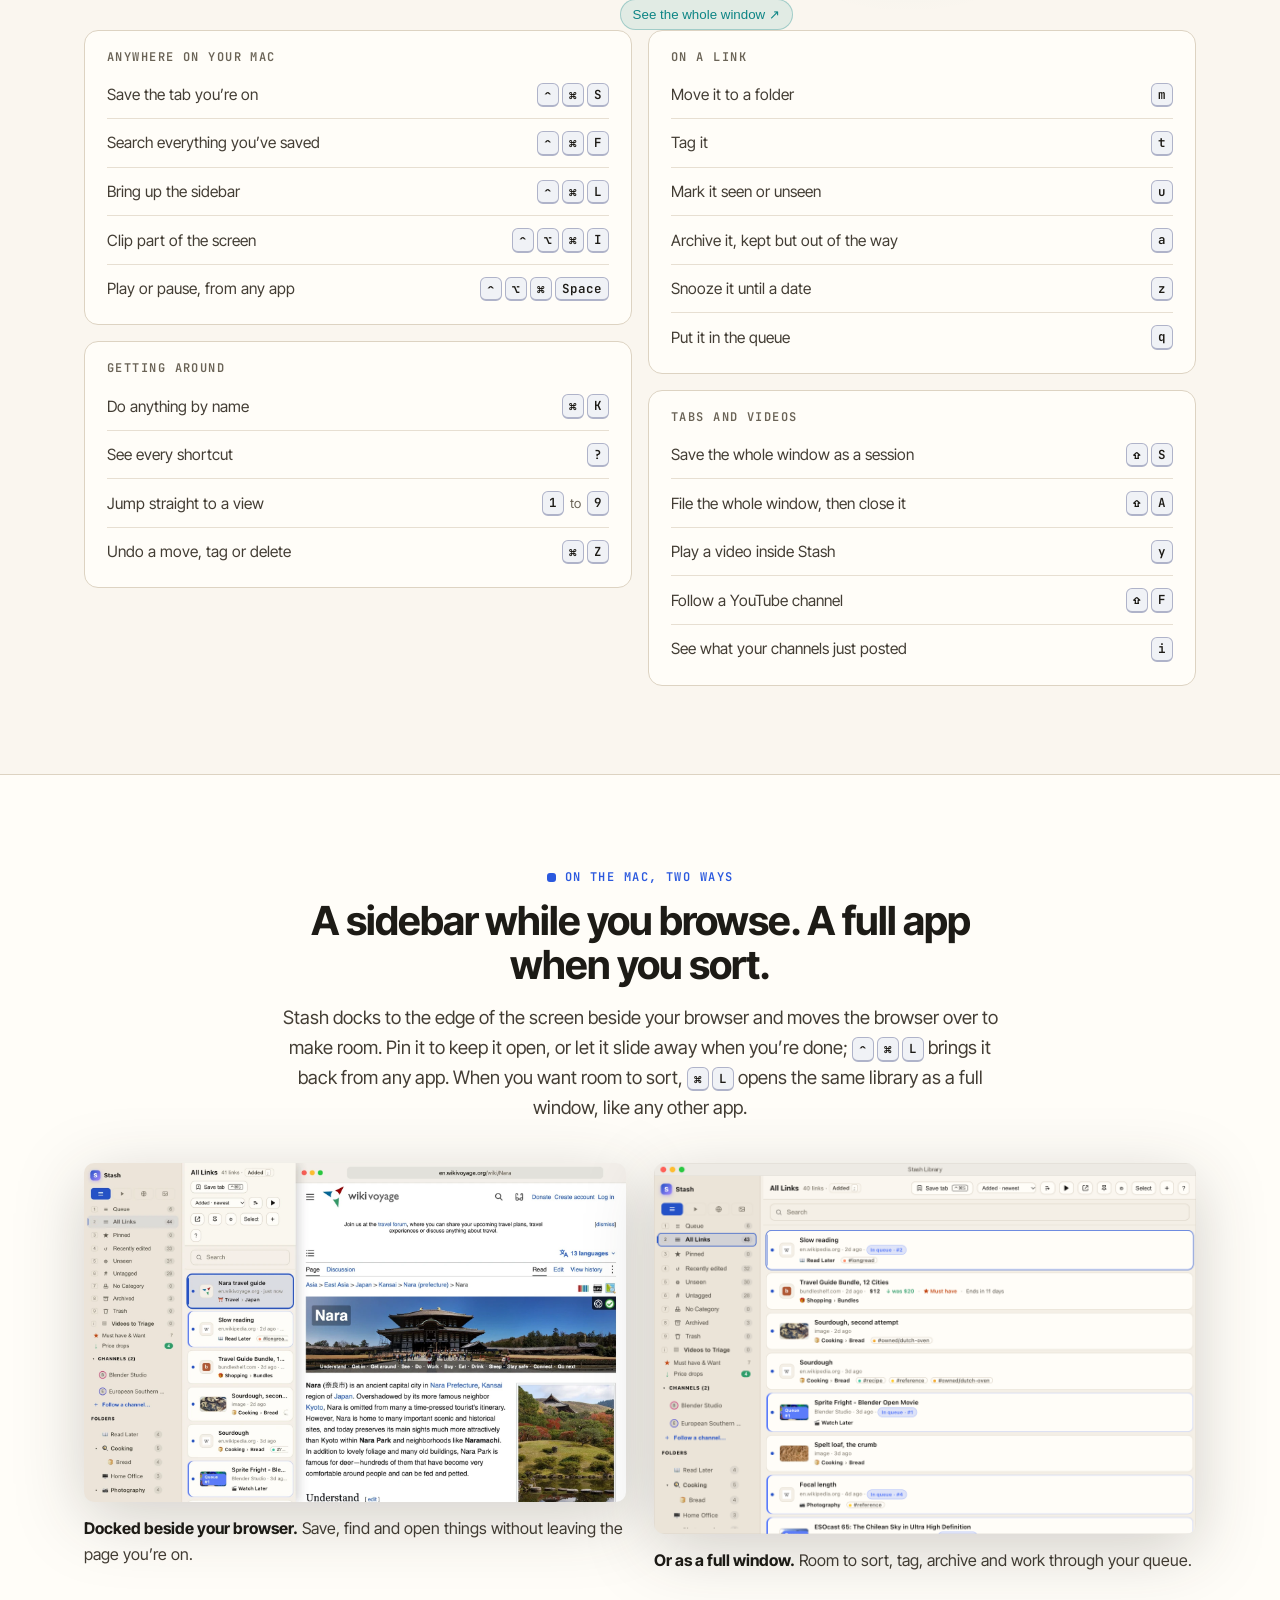
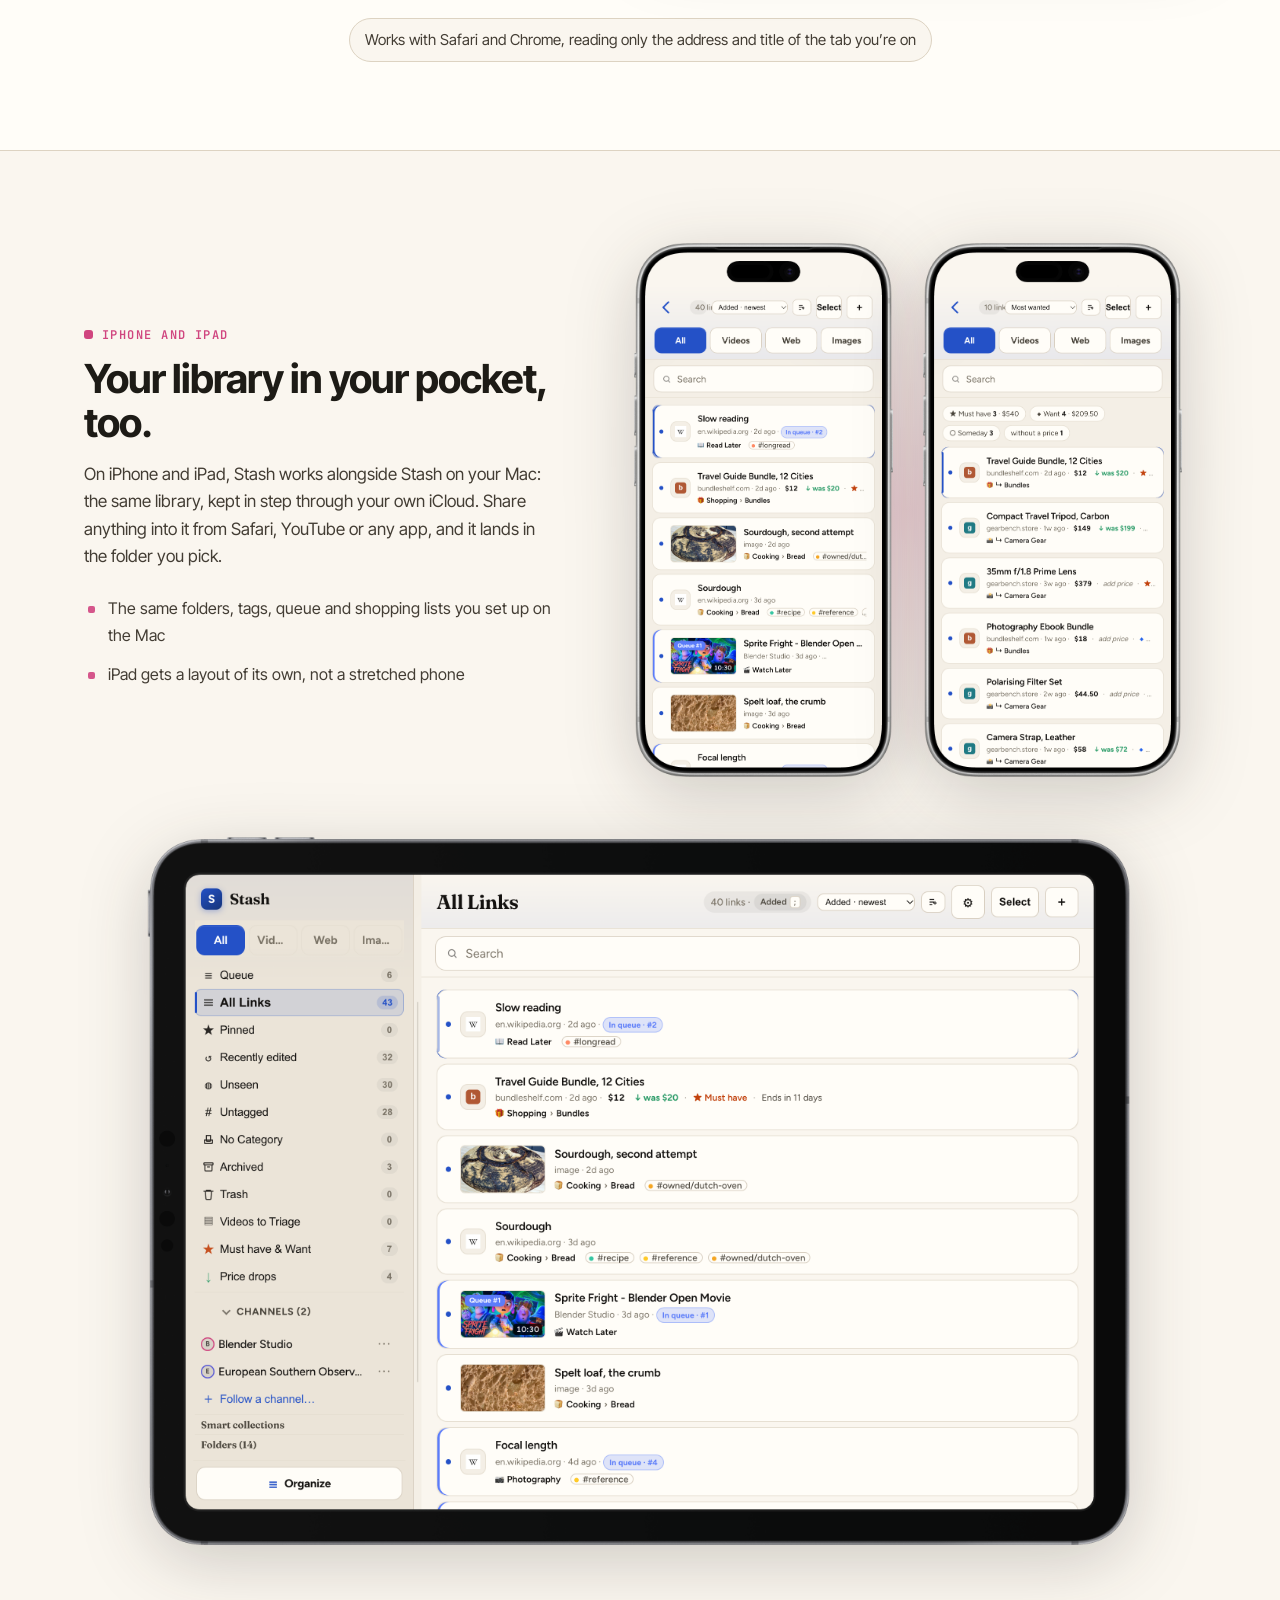
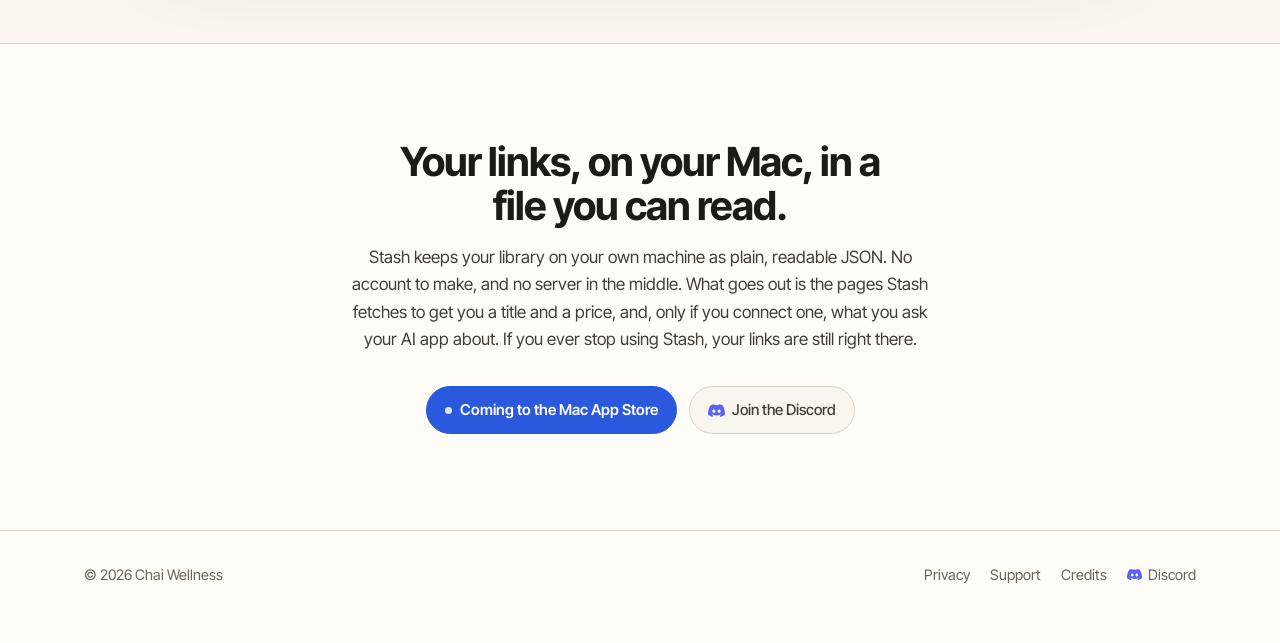
==== commit 616958a9: "The reel: fifteen seconds of Stash in use; sidebar or full window; iPhone works alongside the Mac" ====
--- a/index.html
+++ b/index.html
@@ -17,7 +17,7 @@
 <link rel="preconnect" href="https://fonts.googleapis.com">
 <link rel="preconnect" href="https://fonts.gstatic.com" crossorigin>
 <link rel="stylesheet" href="https://fonts.googleapis.com/css2?family=Inter+Tight:wght@400;500;600;700;800&family=JetBrains+Mono:wght@500;600&display=swap">
-<link rel="stylesheet" href="style.css?v=17">
+<link rel="stylesheet" href="style.css?v=18">
 <style>
 /* App Store badge (store.js). Apple: 40px minimum height, clear space a quarter of its height,
    never recolored or altered. */
@@ -43,6 +43,7 @@
       <a href="#channels">Channels</a>
       <a href="#prices">Prices</a>
       <a href="#keys">Keyboard</a>
+      <a href="#mac">Mac &amp; iPhone</a>
       <a href="support.html">Support</a>
       <a class="discord" data-discord href="support.html#community"><svg viewBox="0 0 24 24" aria-hidden="true" fill="currentColor"><path d="M20.3 4.4A19.8 19.8 0 0 0 15.4 3l-.6 1.3a18.4 18.4 0 0 0-5.6 0L8.6 3a19.7 19.7 0 0 0-4.9 1.5C.6 9.1-.3 13.6.1 18.1a19.9 19.9 0 0 0 6 3l1.3-2.1a12.9 12.9 0 0 1-2-1l.5-.4a14.2 14.2 0 0 0 12.2 0l.5.4a12.9 12.9 0 0 1-2.1 1l1.3 2.1a19.8 19.8 0 0 0 6-3c.5-5.2-.8-9.7-3.5-13.7ZM8.3 15.3c-1.2 0-2.2-1.1-2.2-2.4s1-2.4 2.2-2.4 2.2 1.1 2.2 2.4-1 2.4-2.2 2.4Zm7.4 0c-1.2 0-2.2-1.1-2.2-2.4s1-2.4 2.2-2.4 2.2 1.1 2.2 2.4-1 2.4-2.2 2.4Z"/></svg>Discord</a>
     </nav>
@@ -67,6 +68,20 @@
 </div>
 
 <main id="main">
+
+<section class="reel-band" id="watch">
+  <div class="wrap">
+    <figure class="reel">
+      <video id="reel" autoplay muted loop playsinline preload="metadata" width="1600" height="1000"
+             poster="img/reel-poster.webp" data-poster-dark="img/reel-dark-poster.webp"
+             aria-label="Stash in use: the sidebar docked beside a browser showing a Wikivoyage page about Nara; Control-Command-S opens the save sheet with the title filled in; typing jap finds Travel, Japan; Return saves it to the top of the sidebar; q adds it to the queue; Command-L opens the full Library window, then its Videos and Images tabs">
+        <source src="img/reel-dark.mp4" type="video/mp4" media="(prefers-color-scheme: dark)">
+        <source src="img/reel.mp4" type="video/mp4">
+      </video>
+      <figcaption>Save a page with one key, file it, line it up, then open the full Library. Fifteen seconds, no sound.</figcaption>
+    </figure>
+  </div>
+</section>
 
 <section class="band ways-band" id="save">
   <div class="wrap">
@@ -305,20 +320,38 @@
   </div>
 </section>
 
-<section class="band" id="phone" data-hue="phone">
-  <div class="wrap">
-    <div class="row">
-      <div class="copy">
-        <div class="label">Mac, iPhone and iPad</div>
-        <h2>Beside your browser, and in your pocket.</h2>
-        <p>On the Mac, Stash docks to the edge of the screen and moves your browser over to make room, so it&rsquo;s always right beside what you&rsquo;re reading.</p>
-        <p>On iPhone and iPad it&rsquo;s the same library: share anything into Stash and it lands in the folder you pick. It stays in step through your own iCloud.</p>
-        <ul class="facts">
-          <li>Safari and Chrome, reading only the address and title of the tab you&rsquo;re on</li>
-        </ul>
-      </div>
-      <div class="shot trio">
-        <picture><source srcset="img/mac-save-dark.webp" media="(prefers-color-scheme: dark)"><img src="img/mac-save.webp" width="720" height="1320" alt="The Stash save sheet: the page title already filled in, finding a folder as you type" loading="lazy"></picture>
+<section class="band" id="mac" data-hue="search">
+  <div class="wrap">
+    <div class="head-c">
+      <div class="label">On the Mac, two ways</div>
+      <h2>A sidebar while you browse. A full app when you sort.</h2>
+      <p>Stash docks to the edge of the screen beside your browser and moves the browser over to make room. Pin it to keep it open, or let it slide away when you&rsquo;re done; <span class="chord" data-chord="dock"><kbd>⌃</kbd><kbd>⌘</kbd><kbd>L</kbd></span> brings it back from any app. When you want room to sort, <span class="chord"><kbd>⌘</kbd><kbd>L</kbd></span> opens the same library as a full window, like any other app.</p>
+    </div>
+    <div class="two-ways">
+      <figure><div class="shot"><picture><source srcset="img/mac-docked-dark.webp" media="(prefers-color-scheme: dark)"><img src="img/mac-docked.webp" width="1600" height="1000" alt="Stash docked as a sidebar at the left edge of the screen, beside a browser showing a Wikivoyage page; the page just saved sits at the top of the sidebar" loading="lazy"></picture></div>
+        <figcaption><b>Docked beside your browser.</b> Save, find and open things without leaving the page you&rsquo;re on.</figcaption></figure>
+      <figure><div class="shot"><picture><source srcset="img/mac-library-dark.webp" media="(prefers-color-scheme: dark)"><img src="img/mac-library.webp" width="2360" height="1616" alt="The Stash Library window: folders and views on the left, saved pages, videos and pictures on the right" loading="lazy"></picture></div>
+        <figcaption><b>Or as a full window.</b> Room to sort, tag, archive and work through your queue.</figcaption></figure>
+    </div>
+    <ul class="basics" aria-label="On the Mac">
+      <li>Works with Safari and Chrome, reading only the address and title of the tab you&rsquo;re on</li>
+    </ul>
+  </div>
+</section>
+
+<section class="band alt" id="phone" data-hue="phone">
+  <div class="wrap">
+    <div class="row">
+      <div class="copy">
+        <div class="label">iPhone and iPad</div>
+        <h2>Your library in your pocket, too.</h2>
+        <p>On iPhone and iPad, Stash works alongside Stash on your Mac: the same library, kept in step through your own iCloud. Share anything into it from Safari, YouTube or any app, and it lands in the folder you pick.</p>
+        <ul class="facts">
+          <li>The same folders, tags, queue and shopping lists you set up on the Mac</li>
+          <li>iPad gets a layout of its own, not a stretched phone</li>
+        </ul>
+      </div>
+      <div class="shot phones">
         <picture><source srcset="img/iphone-dark.webp" media="(prefers-color-scheme: dark)"><img src="img/iphone.webp" width="1350" height="2760" alt="Stash on iPhone: the same library" loading="lazy"></picture>
         <picture><source srcset="img/iphone-shop-dark.webp" media="(prefers-color-scheme: dark)"><img src="img/iphone-shop.webp" width="1350" height="2760" alt="Stash on iPhone: a shopping list with prices" loading="lazy"></picture>
       </div>
@@ -354,7 +387,7 @@
   </div>
 </footer>
 
-<script src="site.js?v=6" defer></script>
+<script src="site.js?v=7" defer></script>
 <script src="store.js" defer></script>
 </body>
 </html>
--- a/style.css
+++ b/style.css
@@ -656,3 +656,18 @@
           mask-image: linear-gradient(to right, #000 80%, transparent);          mask-composite: add;
   border-radius: 16px 6px 6px 16px;
 }
+
+/* --- the reel (scripts/make_reel.py): fifteen seconds of Stash in use, right under the hero ------ */
+.reel-band { padding: 8px 0 72px; }
+.reel { margin: 0 auto; max-width: 1080px; }
+.reel video { display: block; width: 100%; height: auto; border-radius: 14px; background: var(--sand);
+  box-shadow: 0 2px 6px rgba(0,0,0,.08), 0 30px 70px var(--shot-shadow); }
+.reel figcaption { text-align: center; color: var(--muted); font-size: 15px; margin-top: 16px; }
+
+/* --- on the Mac, two ways: the docked sidebar and the full window, side by side --------------- */
+.two-ways { display: grid; grid-template-columns: repeat(2, minmax(0, 1fr)); gap: 28px; align-items: start; }
+.two-ways figure { margin: 0; }
+.two-ways img { border-radius: 10px; }
+.two-ways figcaption { margin-top: 14px; color: var(--ink-2); font-size: 16px; }
+.two-ways figcaption b { color: var(--ink); }
+@media (max-width: 760px) { .two-ways { grid-template-columns: minmax(0, 1fr); } }
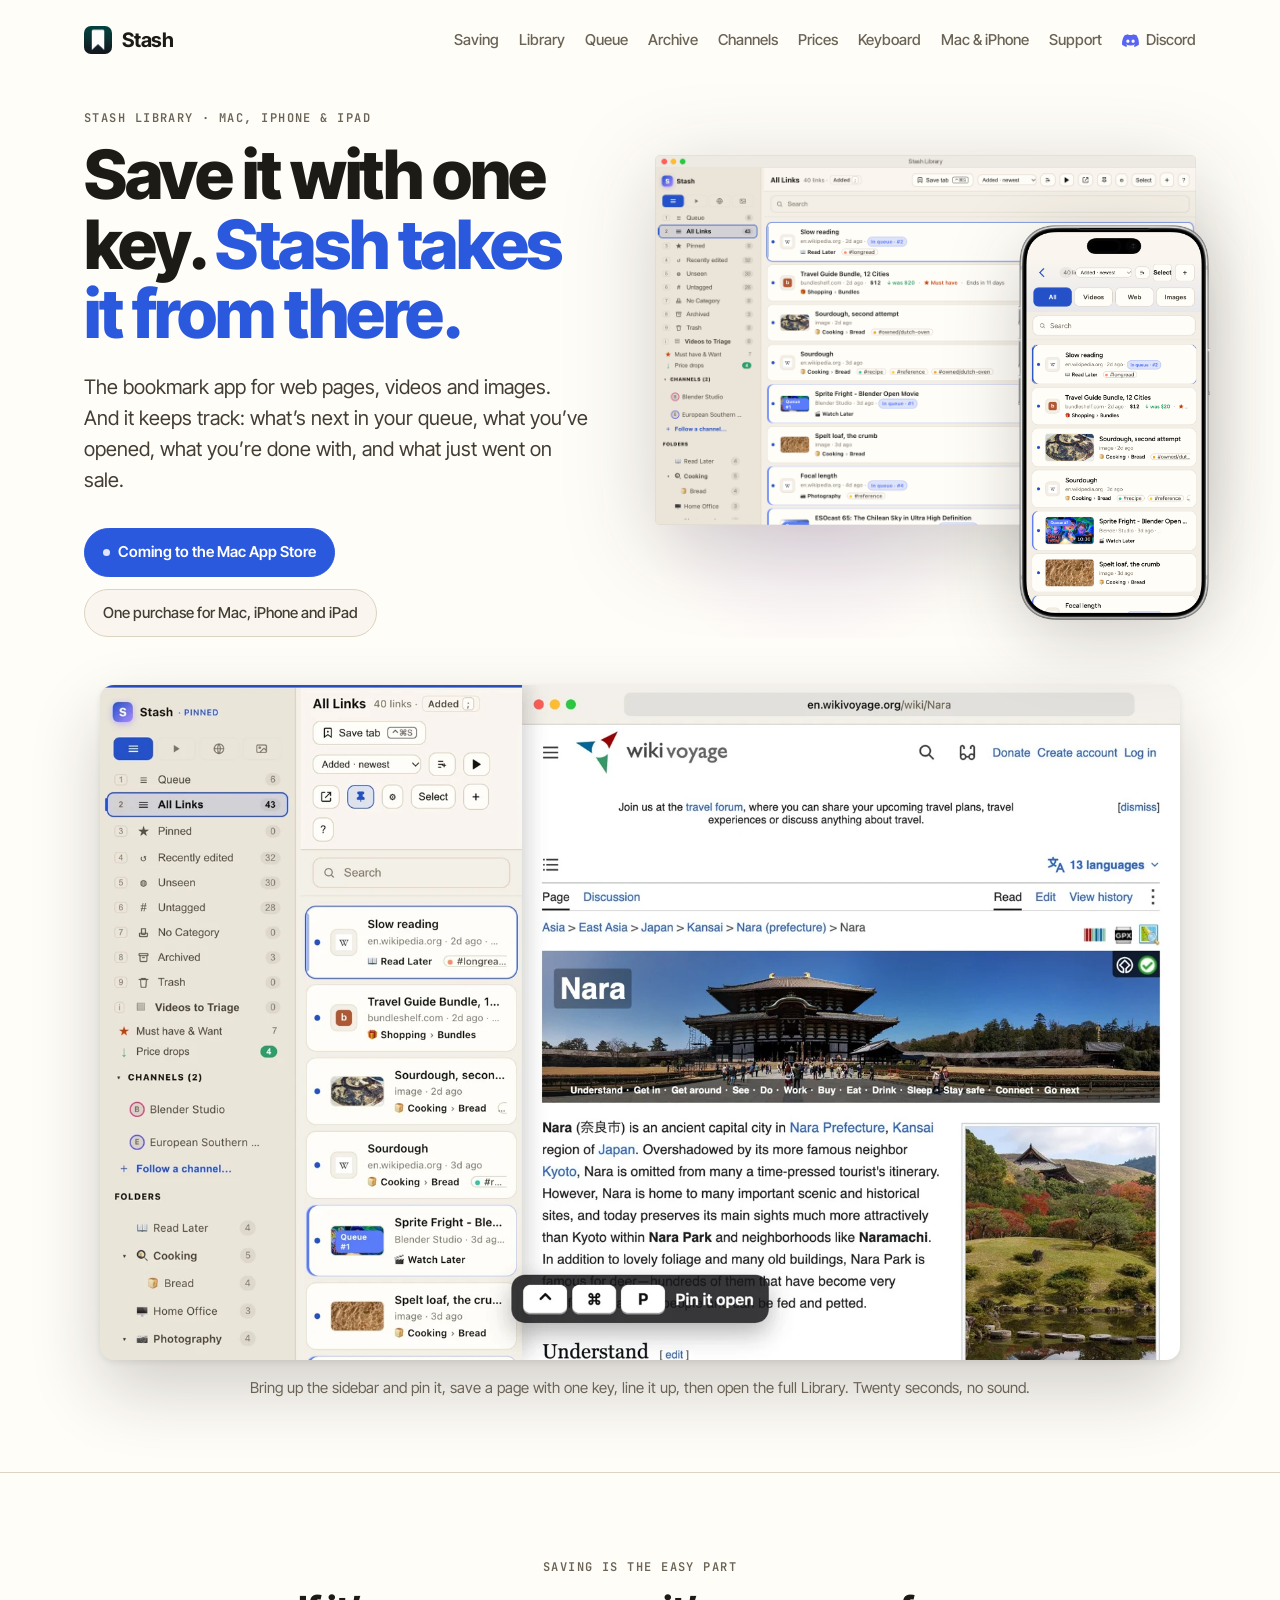
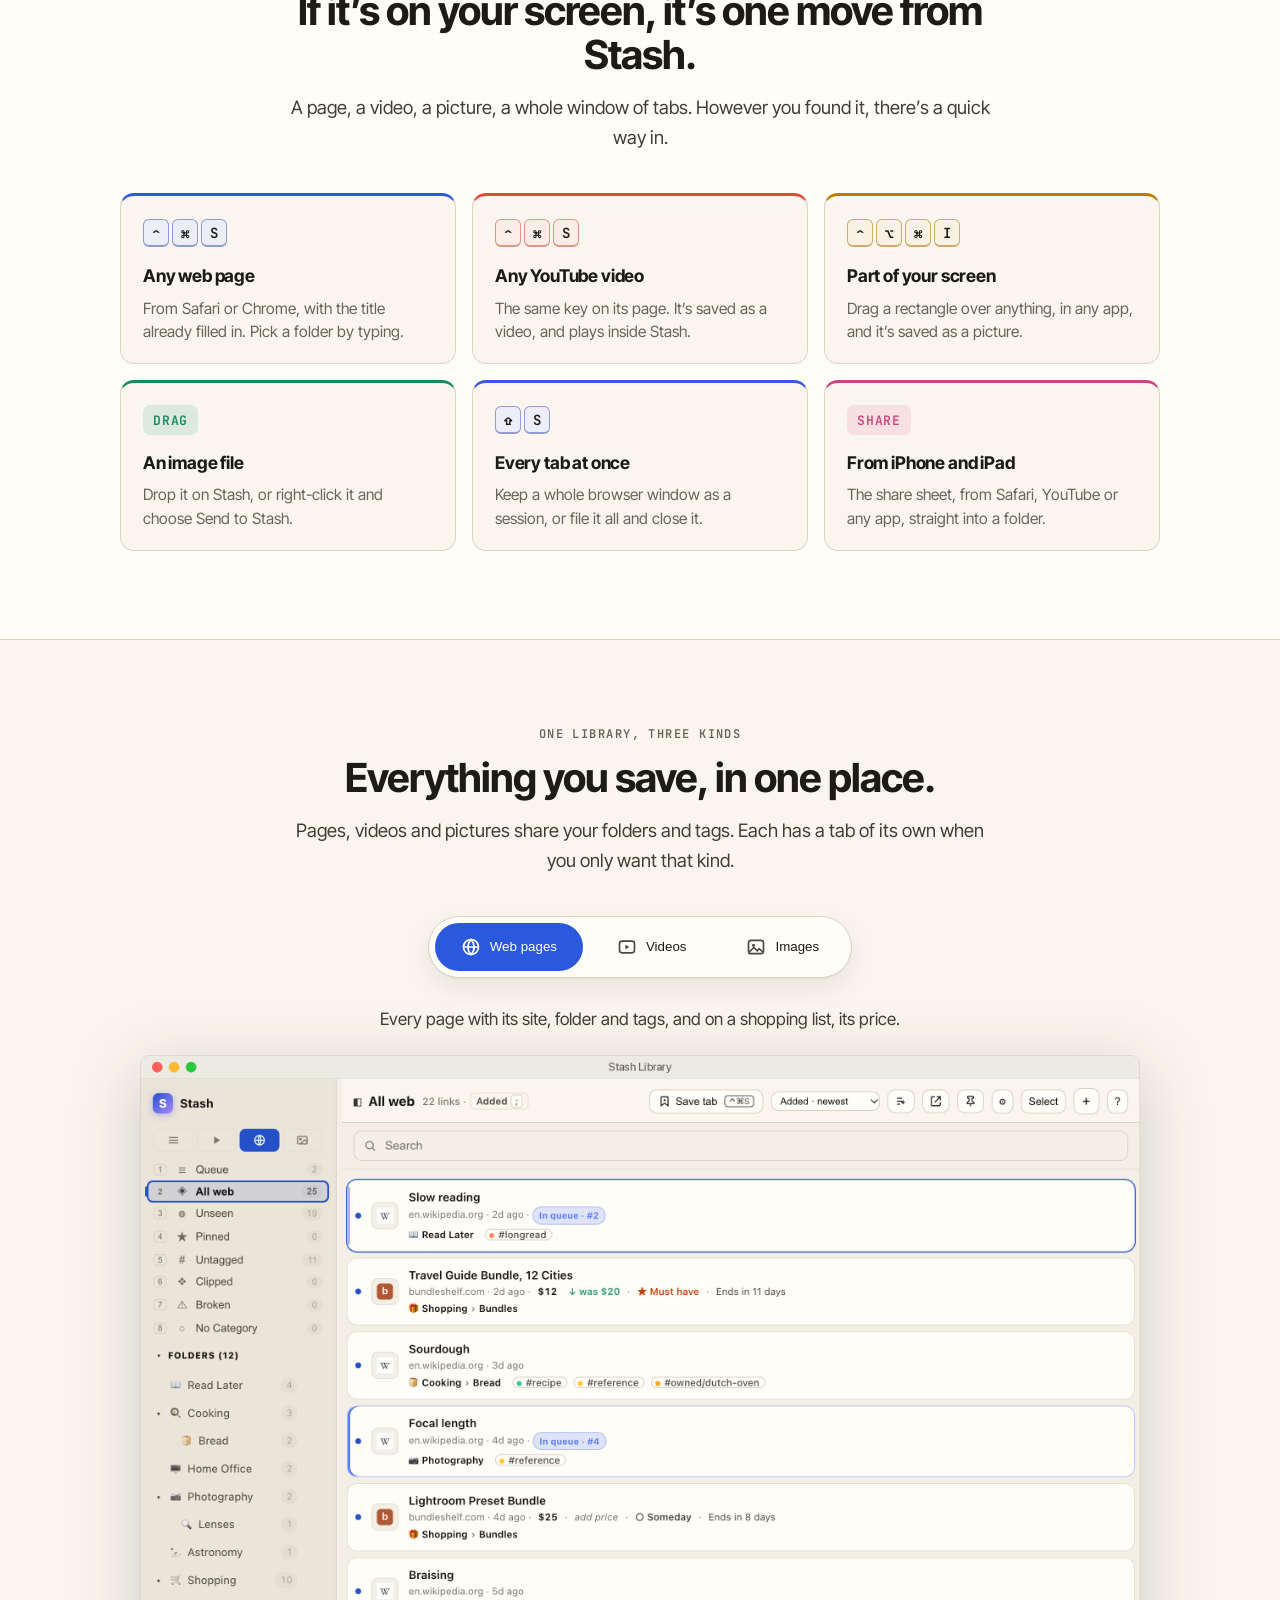
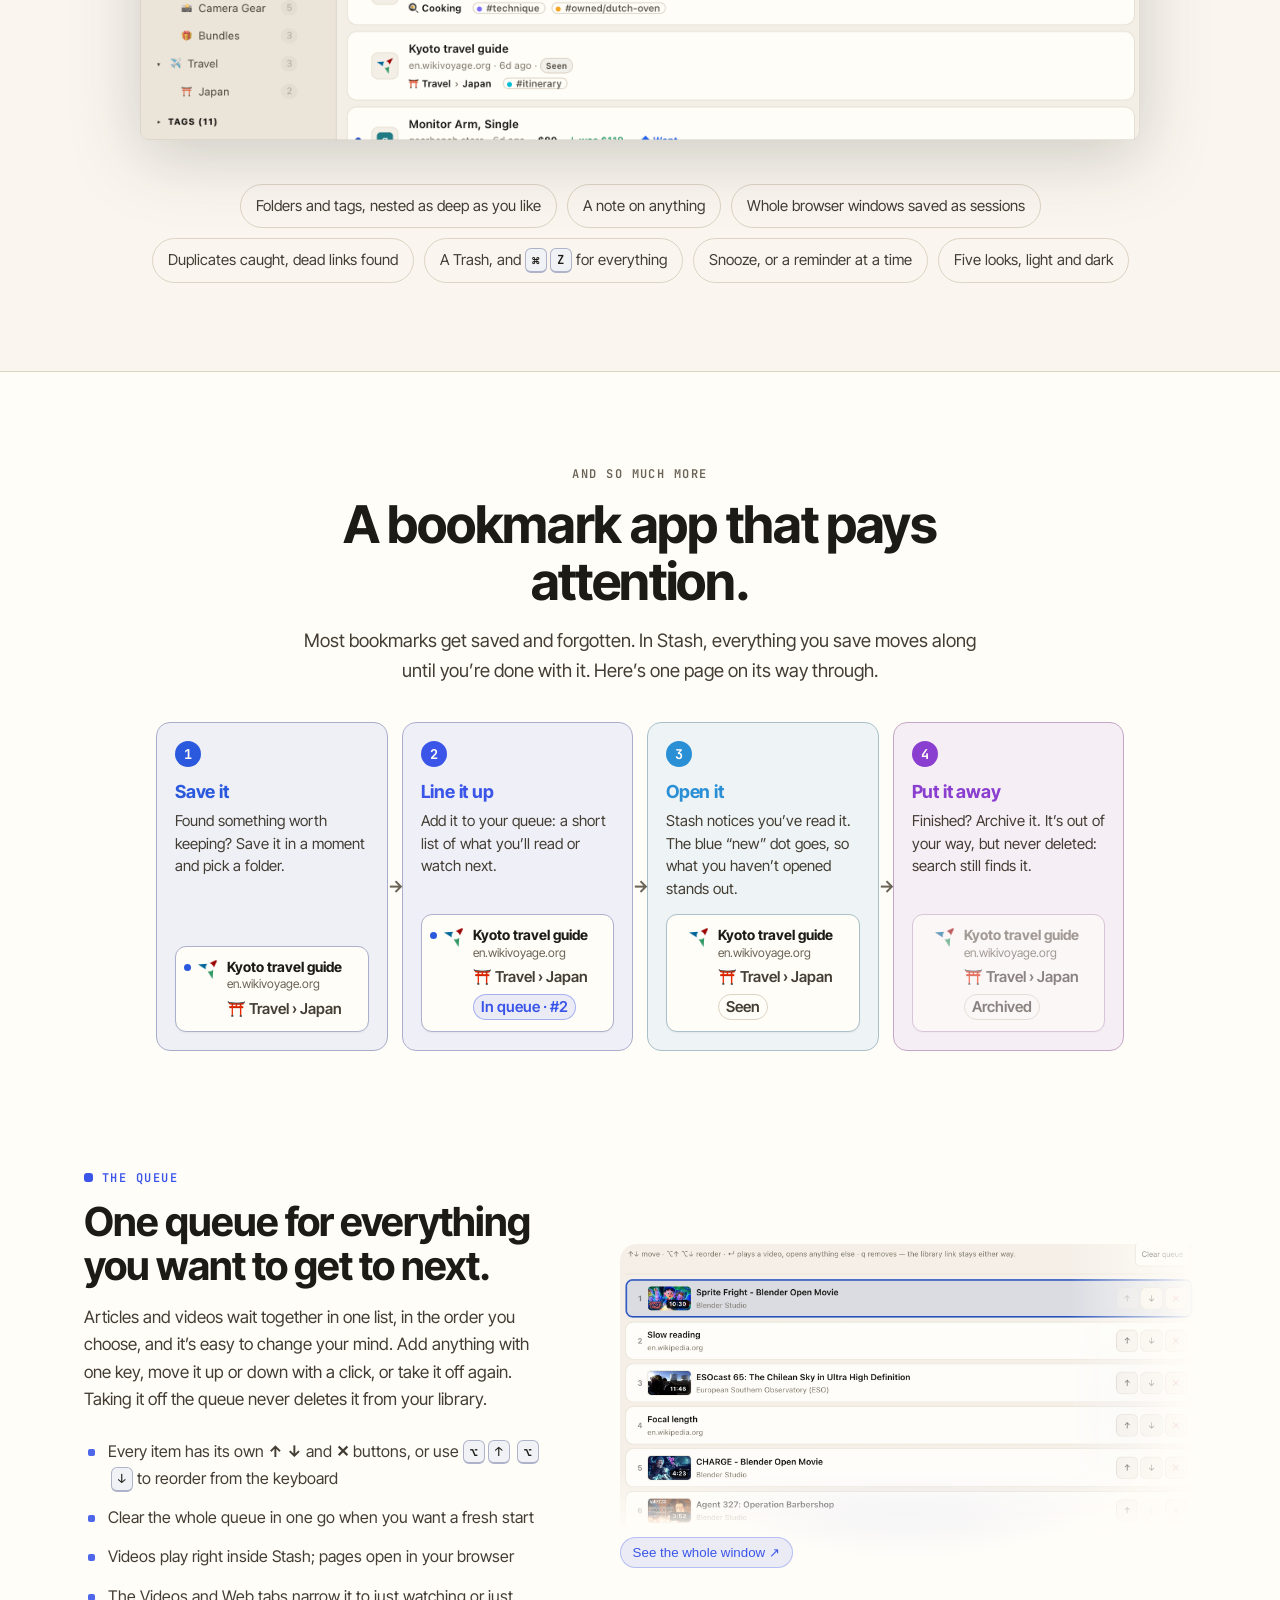
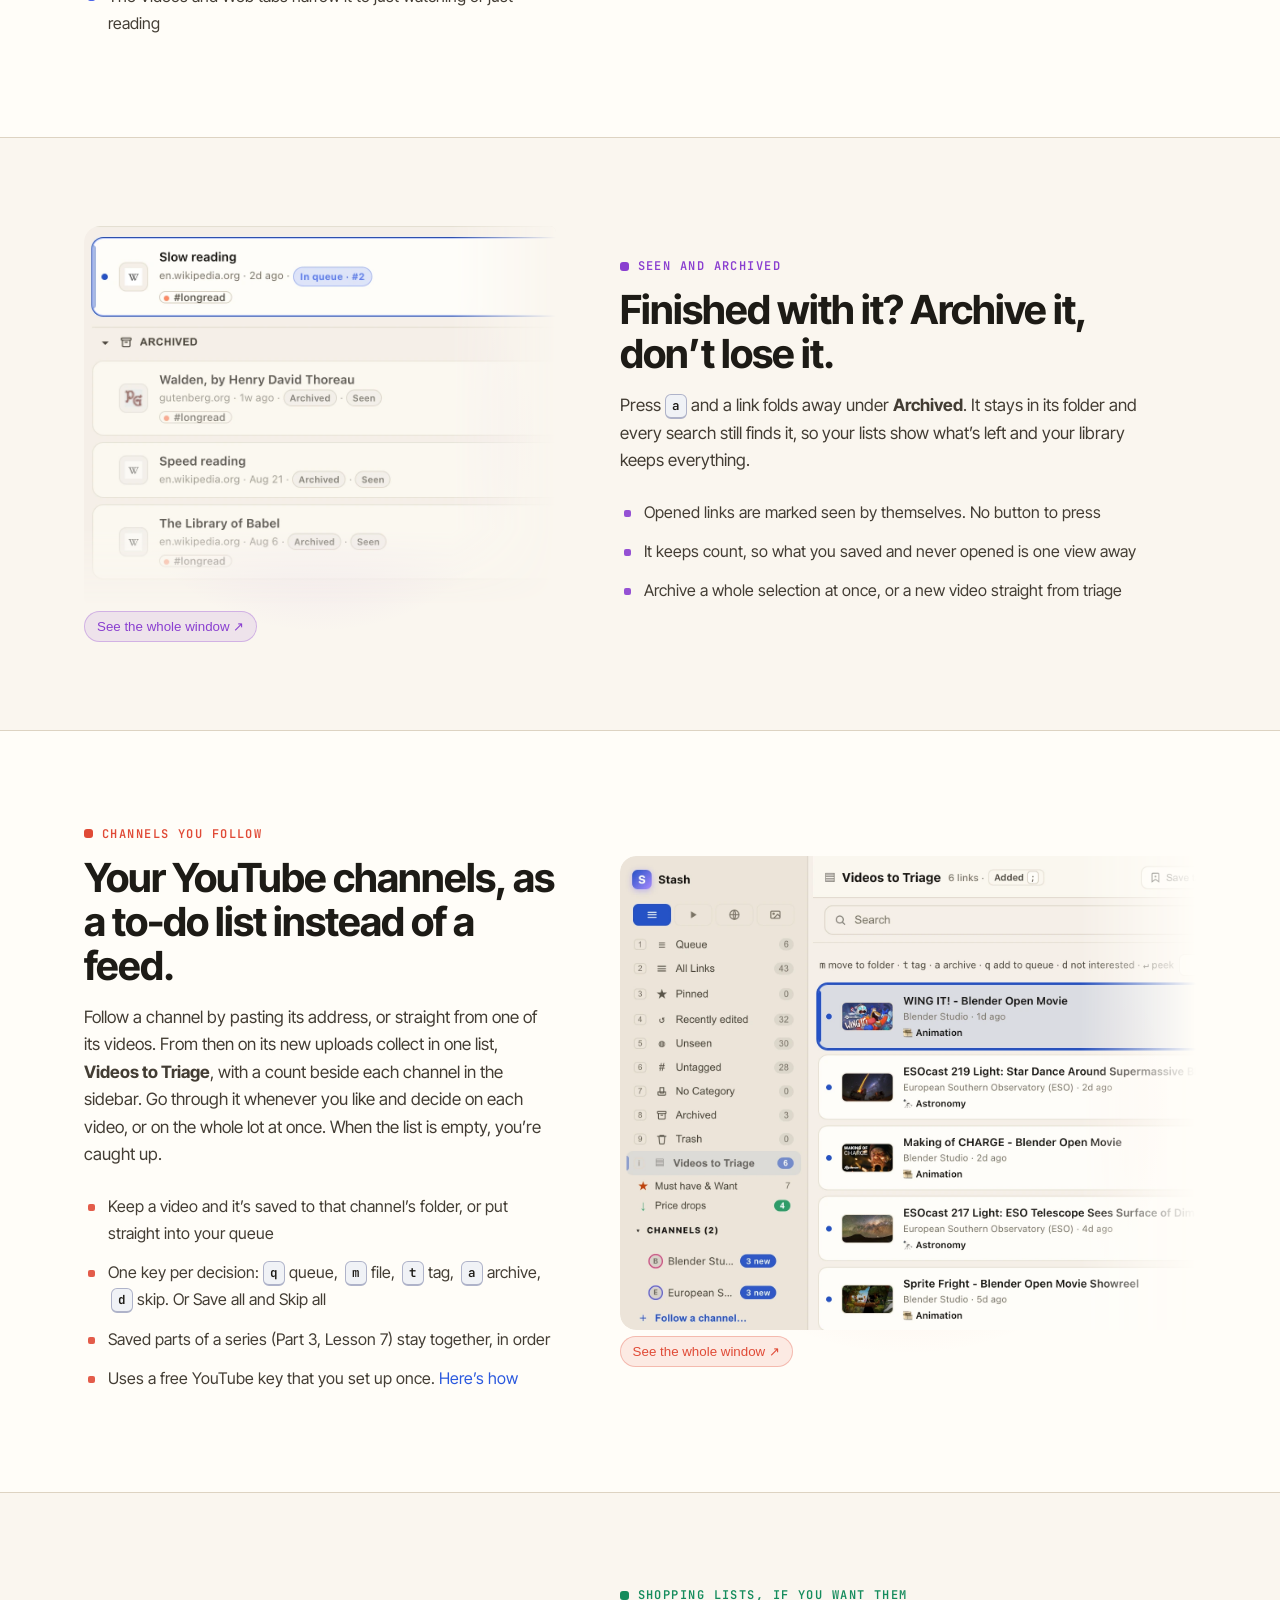
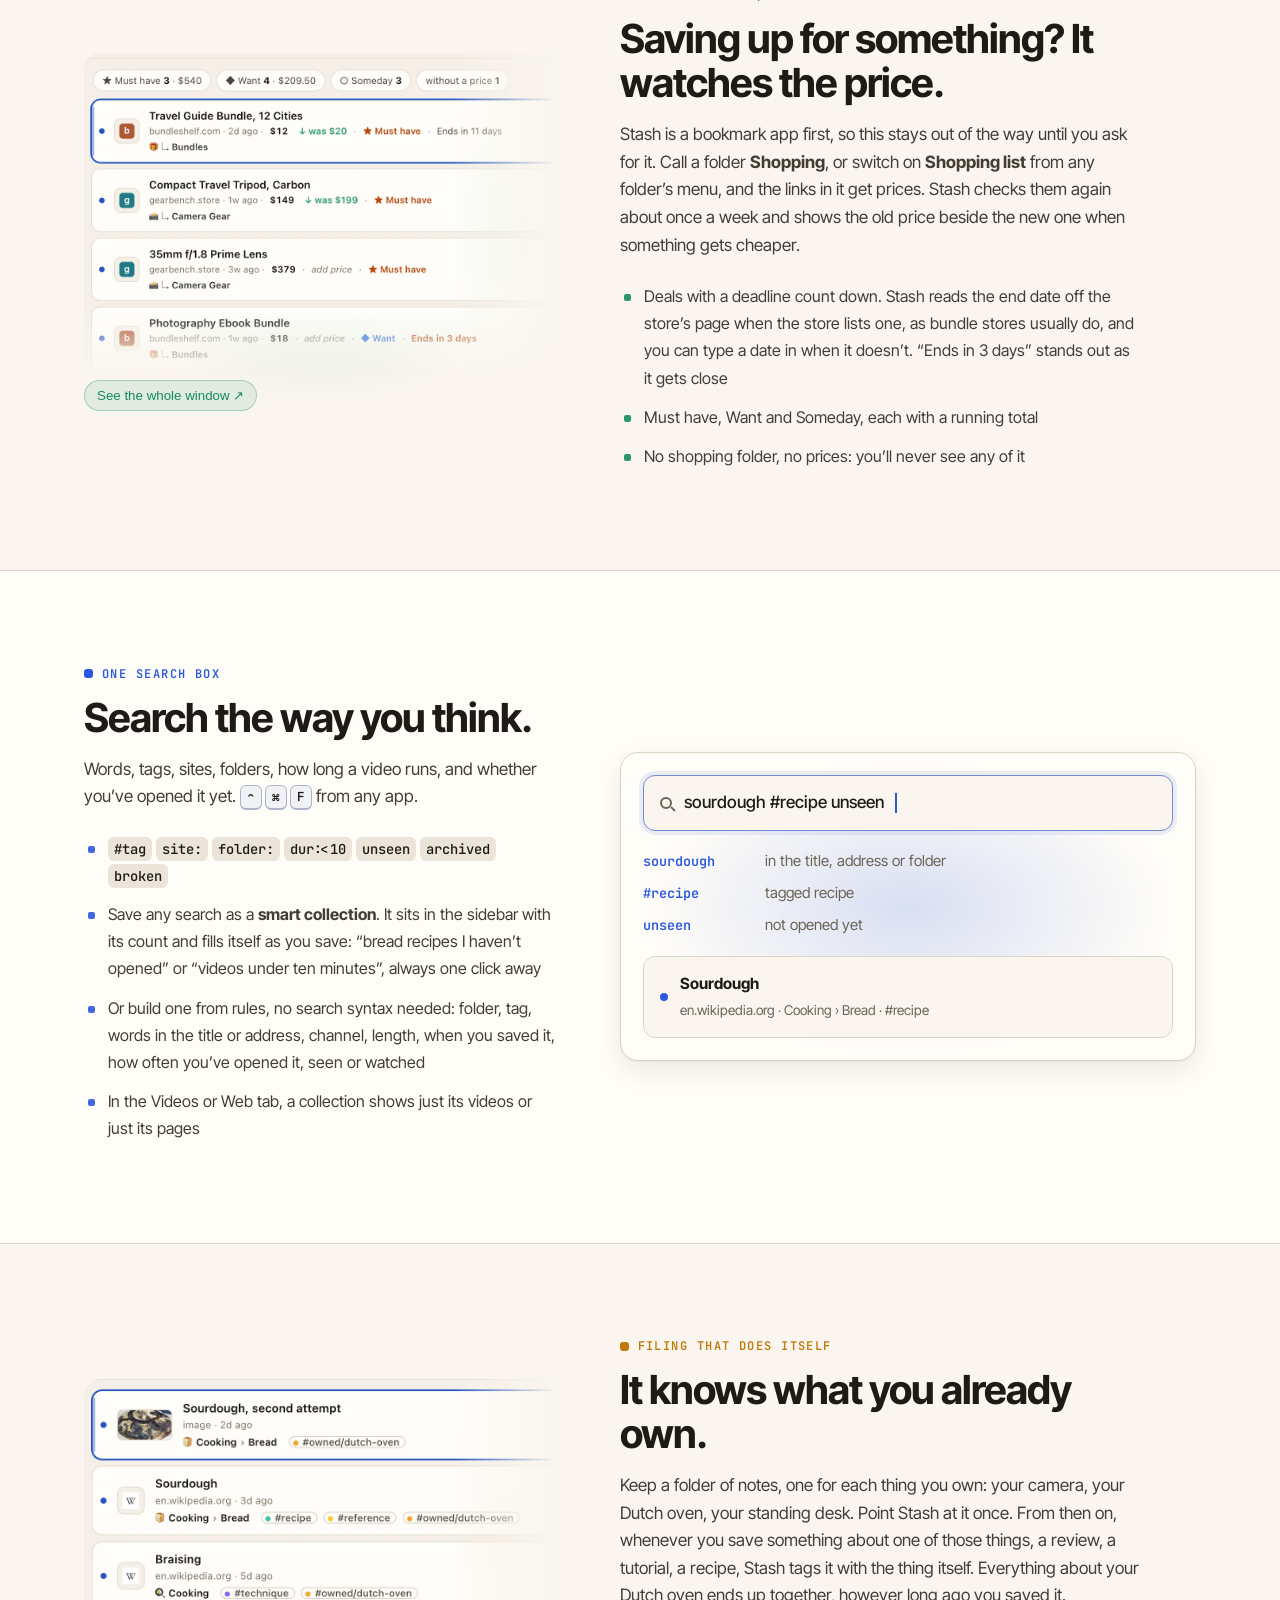
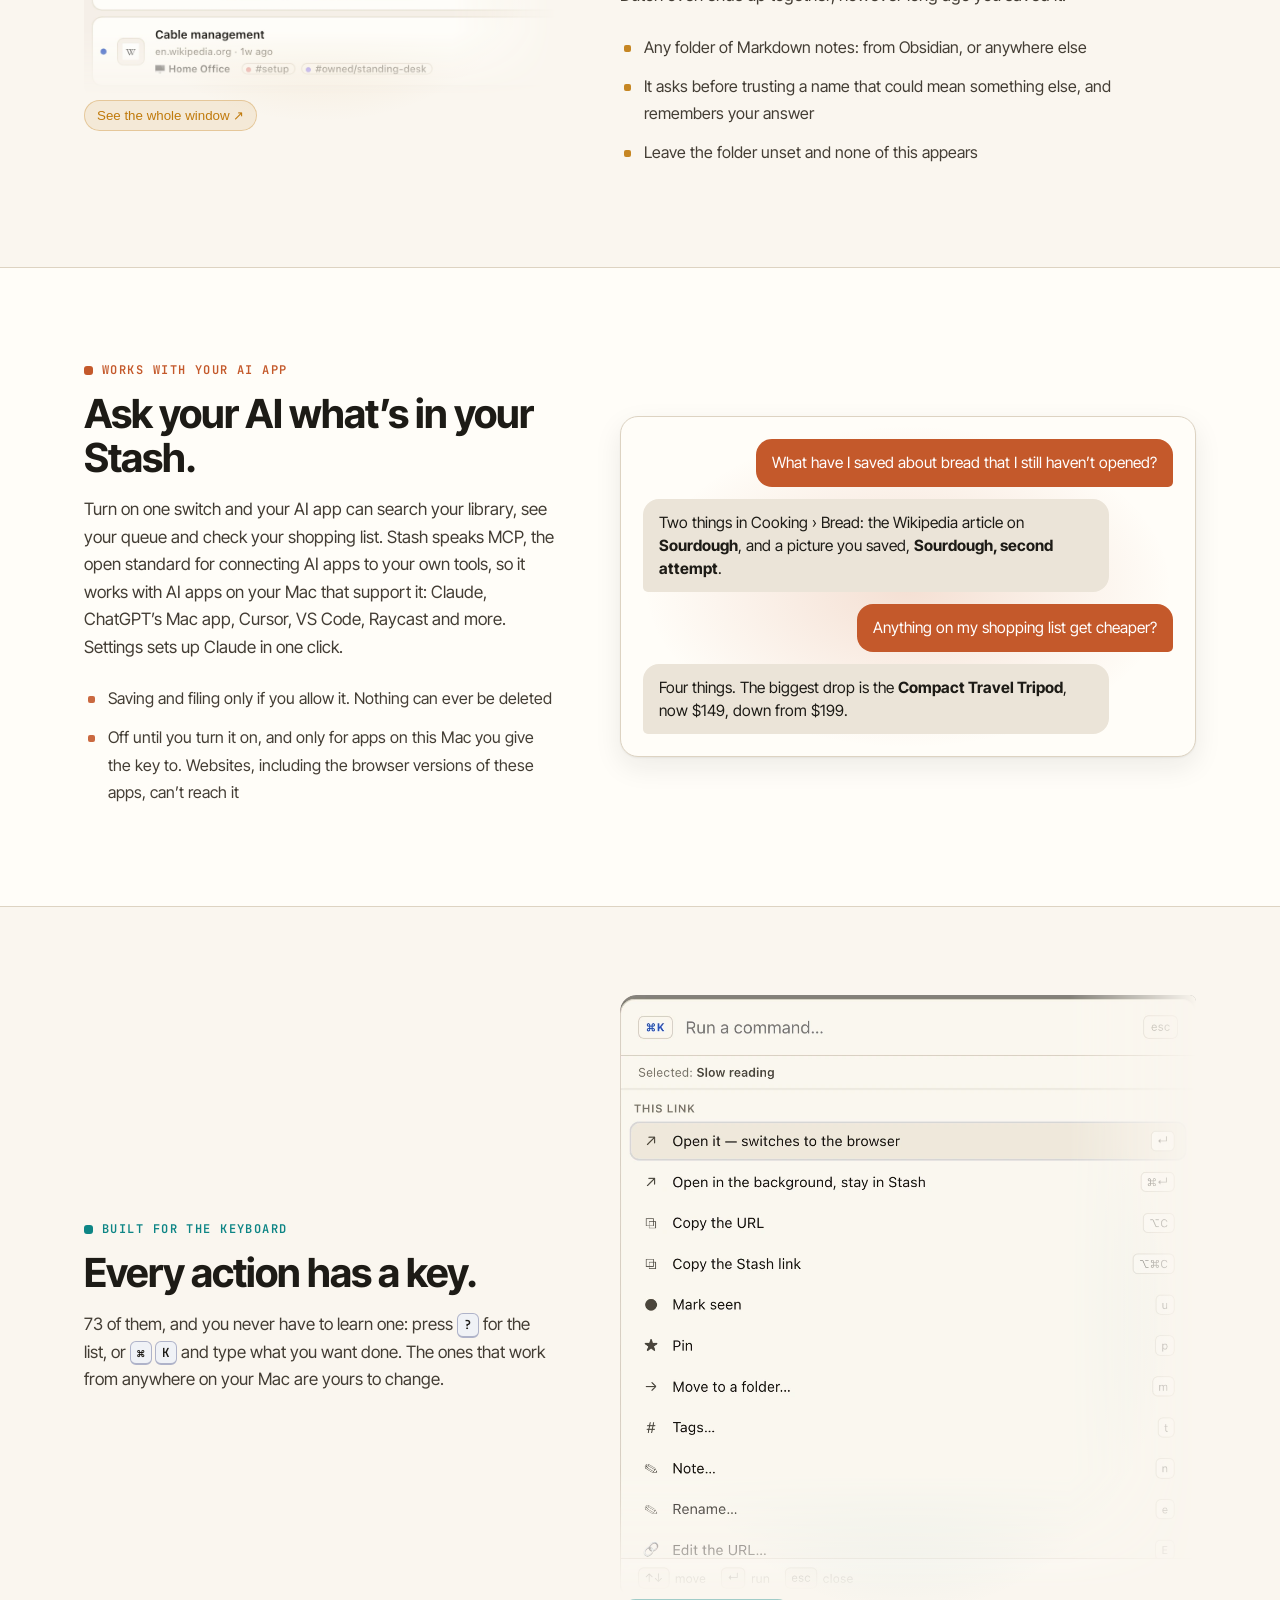
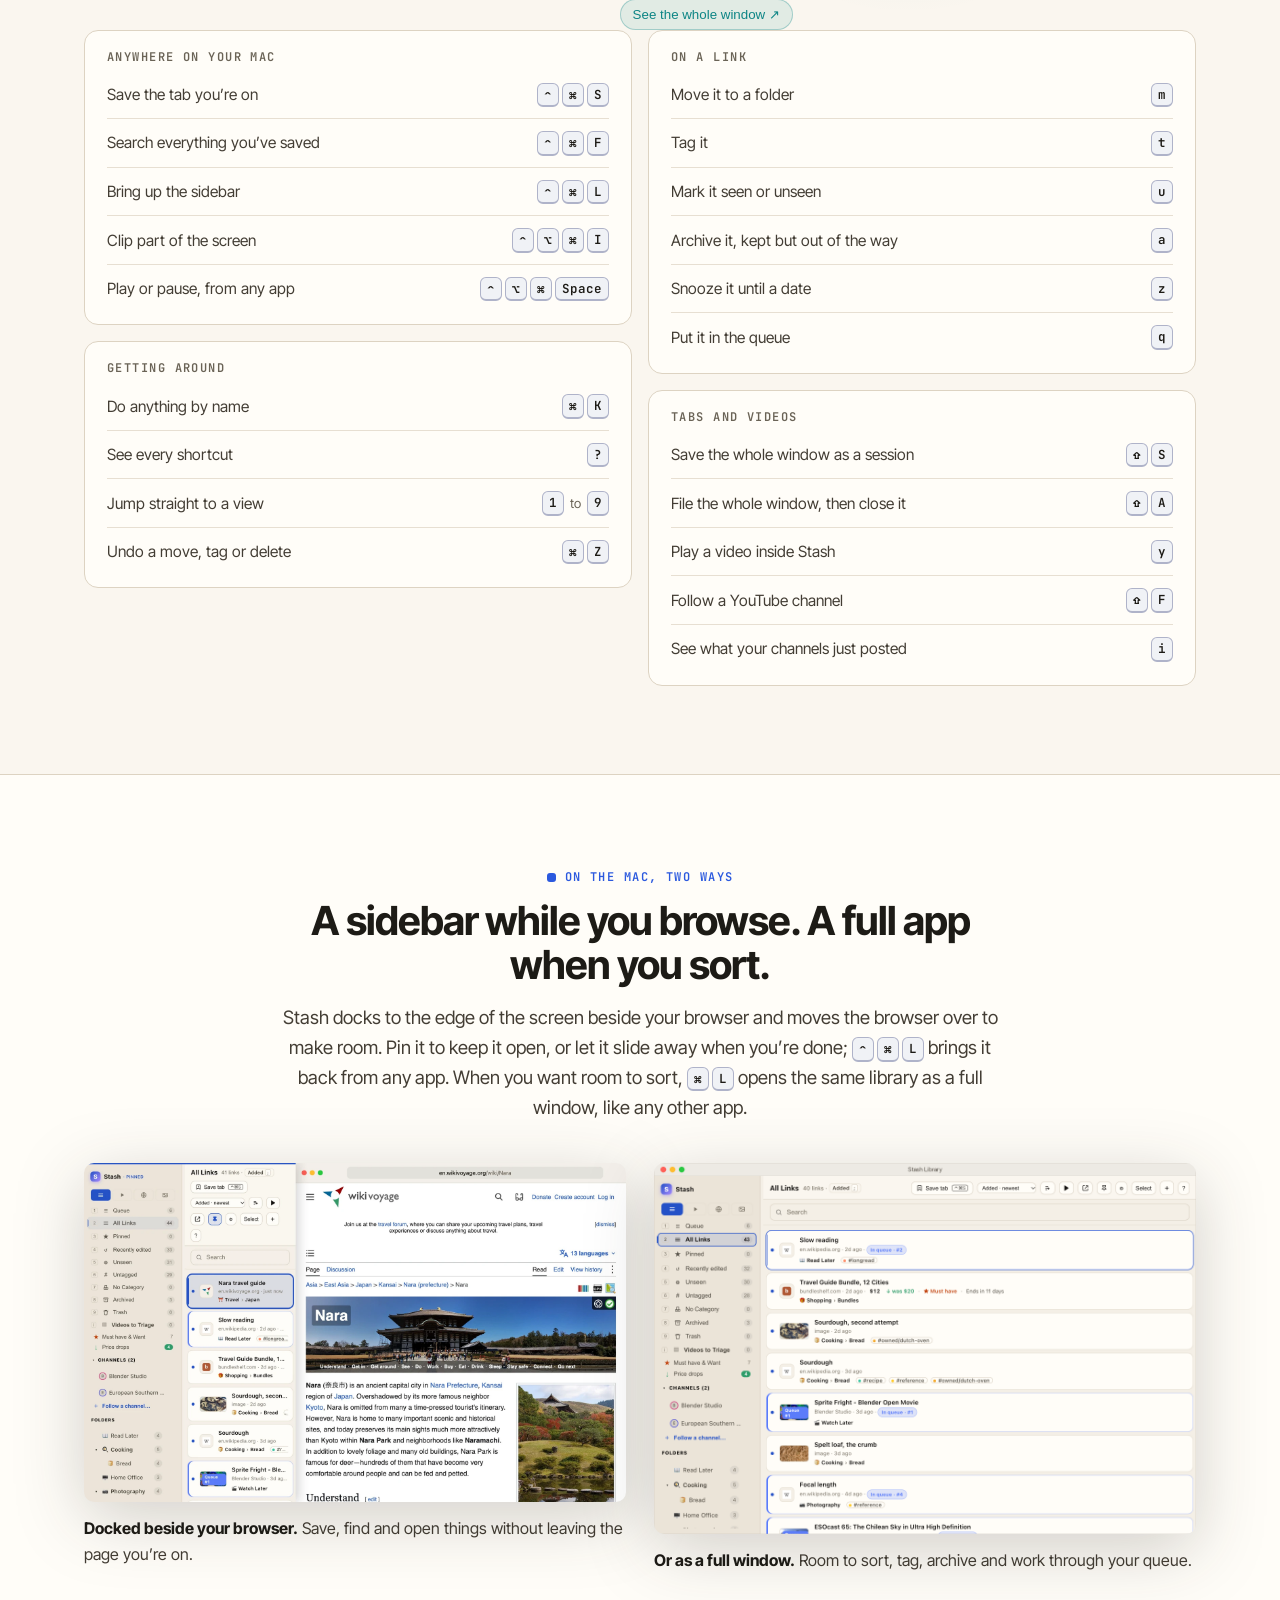
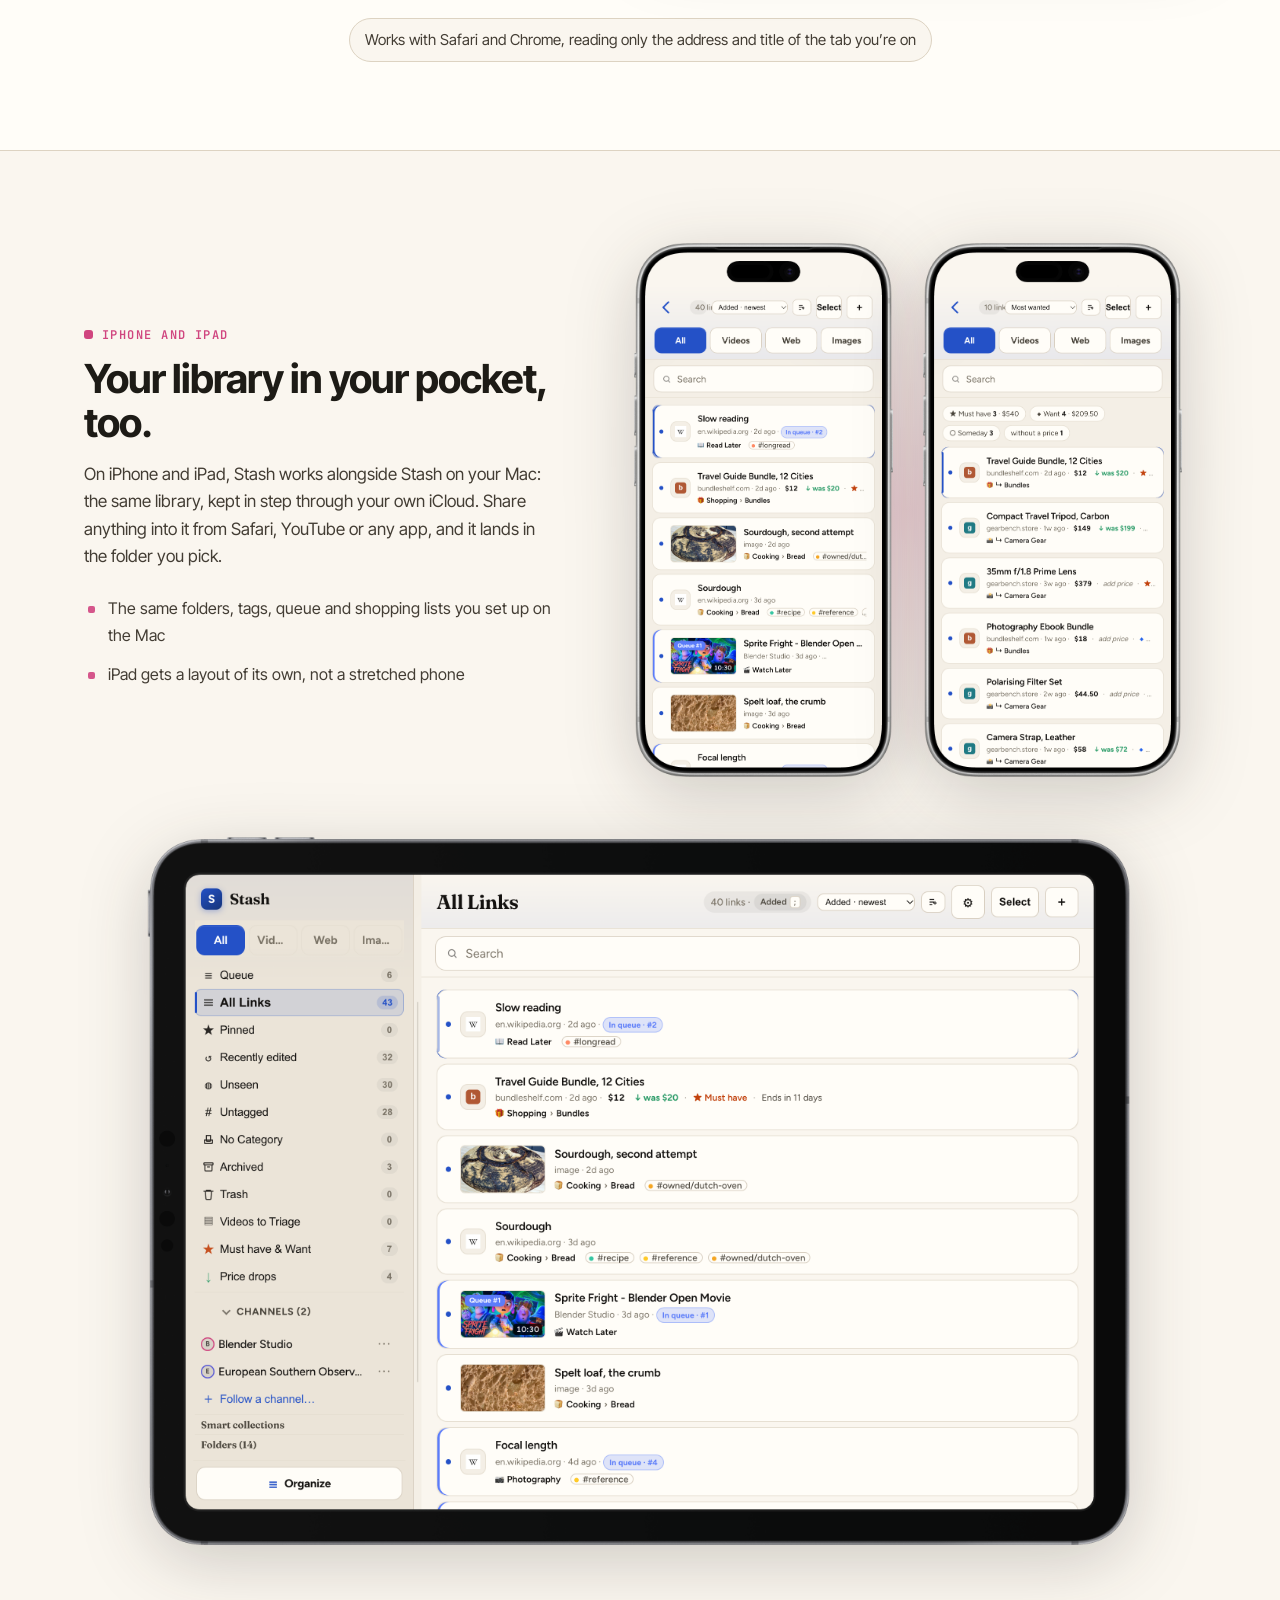
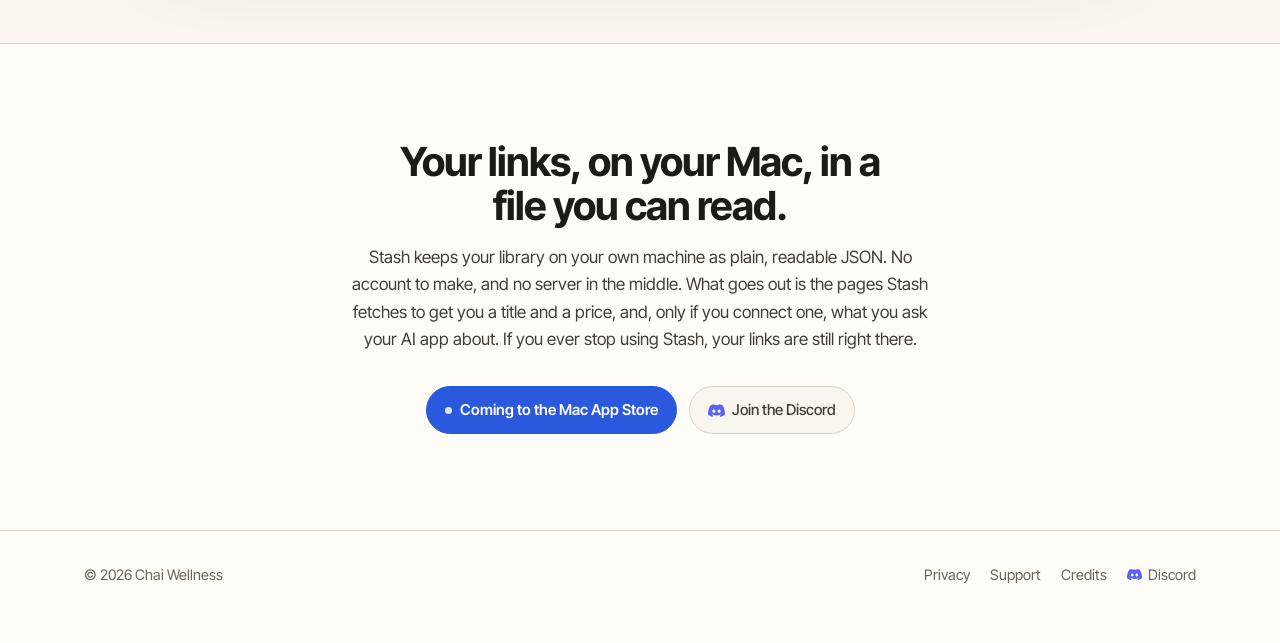
==== commit db68a005: "The reel: invoke the sidebar, pin it, then save, queue and the full Library" ====
--- a/index.html
+++ b/index.html
@@ -74,11 +74,11 @@
     <figure class="reel">
       <video id="reel" autoplay muted loop playsinline preload="metadata" width="1600" height="1000"
              poster="img/reel-poster.webp" data-poster-dark="img/reel-dark-poster.webp"
-             aria-label="Stash in use: the sidebar docked beside a browser showing a Wikivoyage page about Nara; Control-Command-S opens the save sheet with the title filled in; typing jap finds Travel, Japan; Return saves it to the top of the sidebar; q adds it to the queue; Command-L opens the full Library window, then its Videos and Images tabs">
+             aria-label="Stash in use: a Wikivoyage page about Nara fills the screen; Control-Command-L brings in the Stash sidebar and the browser moves over to make room; a click pins the sidebar open; Control-Command-S opens the save sheet with the title filled in; typing jap finds Travel, Japan; Return saves it to the top of the sidebar; q adds it to the queue; Command-L opens the full Library window, then its Videos and Images tabs">
         <source src="img/reel-dark.mp4" type="video/mp4" media="(prefers-color-scheme: dark)">
         <source src="img/reel.mp4" type="video/mp4">
       </video>
-      <figcaption>Save a page with one key, file it, line it up, then open the full Library. Fifteen seconds, no sound.</figcaption>
+      <figcaption>Bring up the sidebar and pin it, save a page with one key, line it up, then open the full Library. Twenty seconds, no sound.</figcaption>
     </figure>
   </div>
 </section>
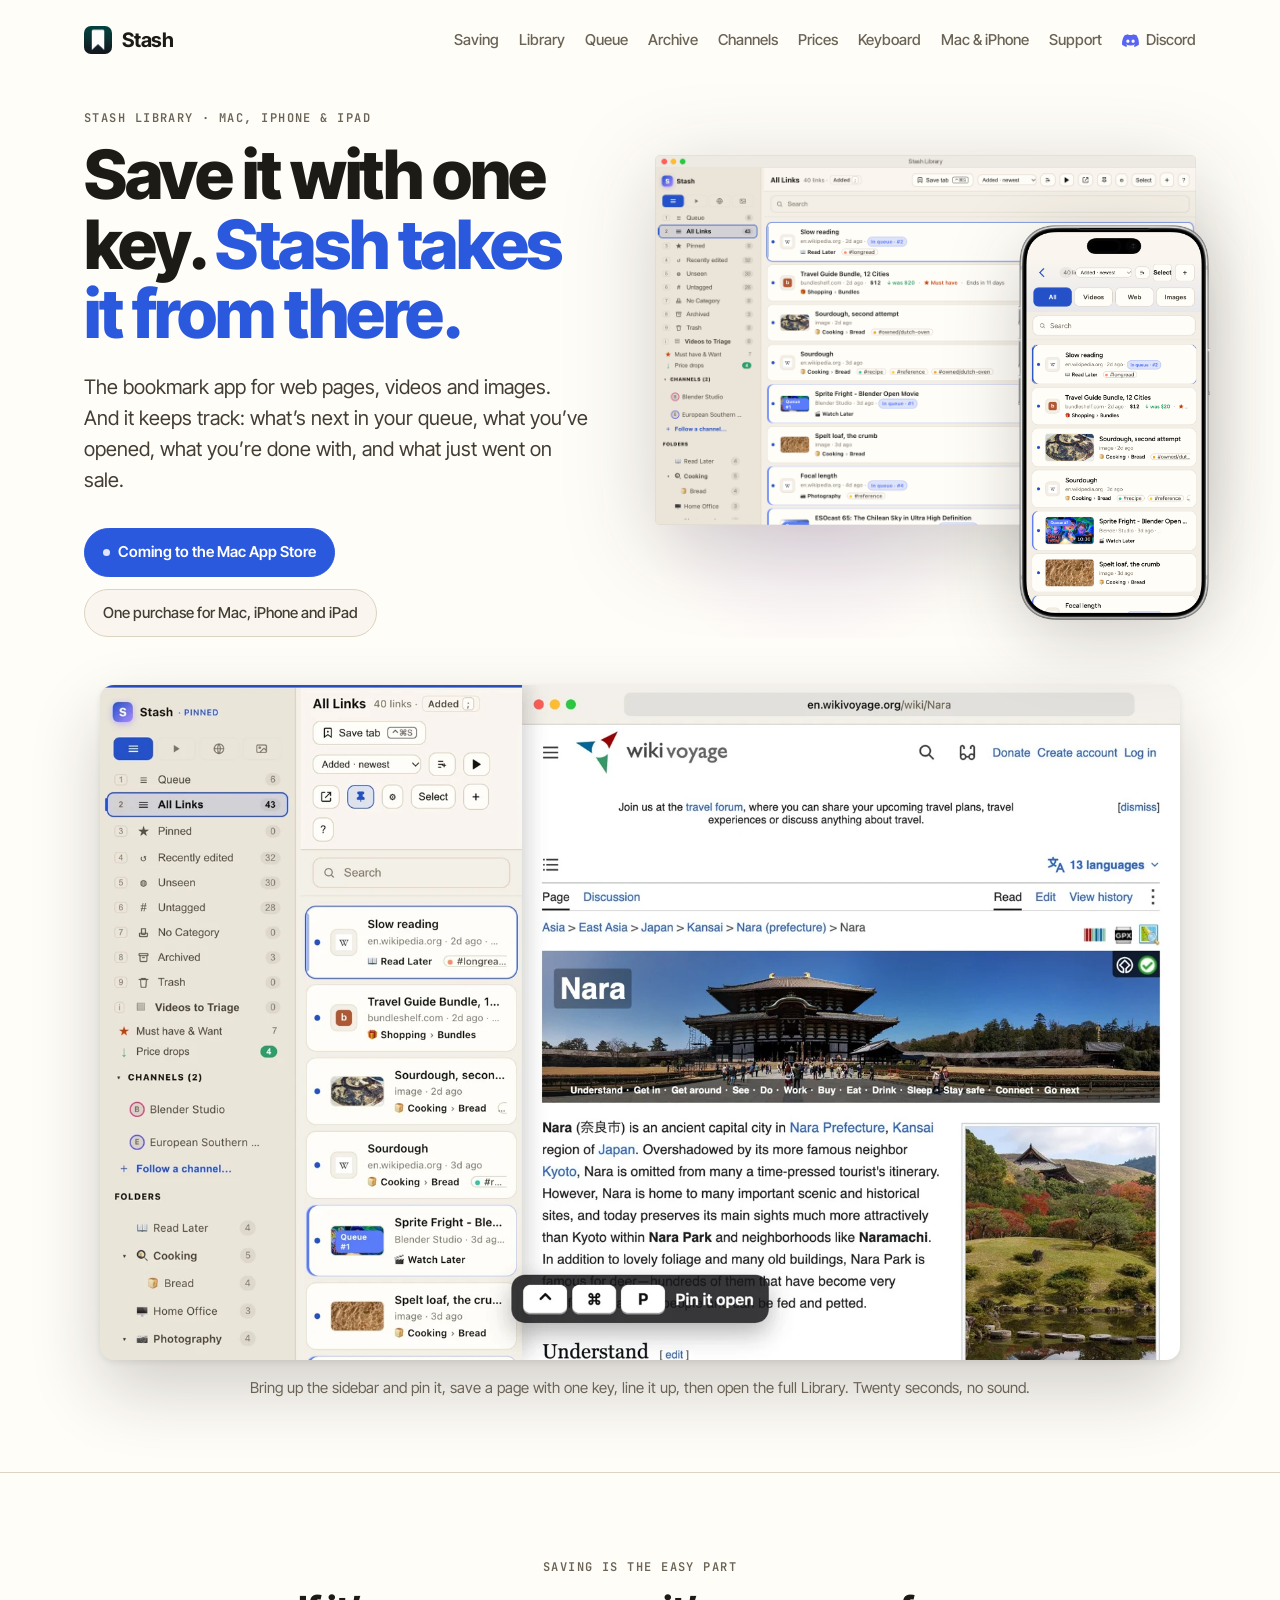
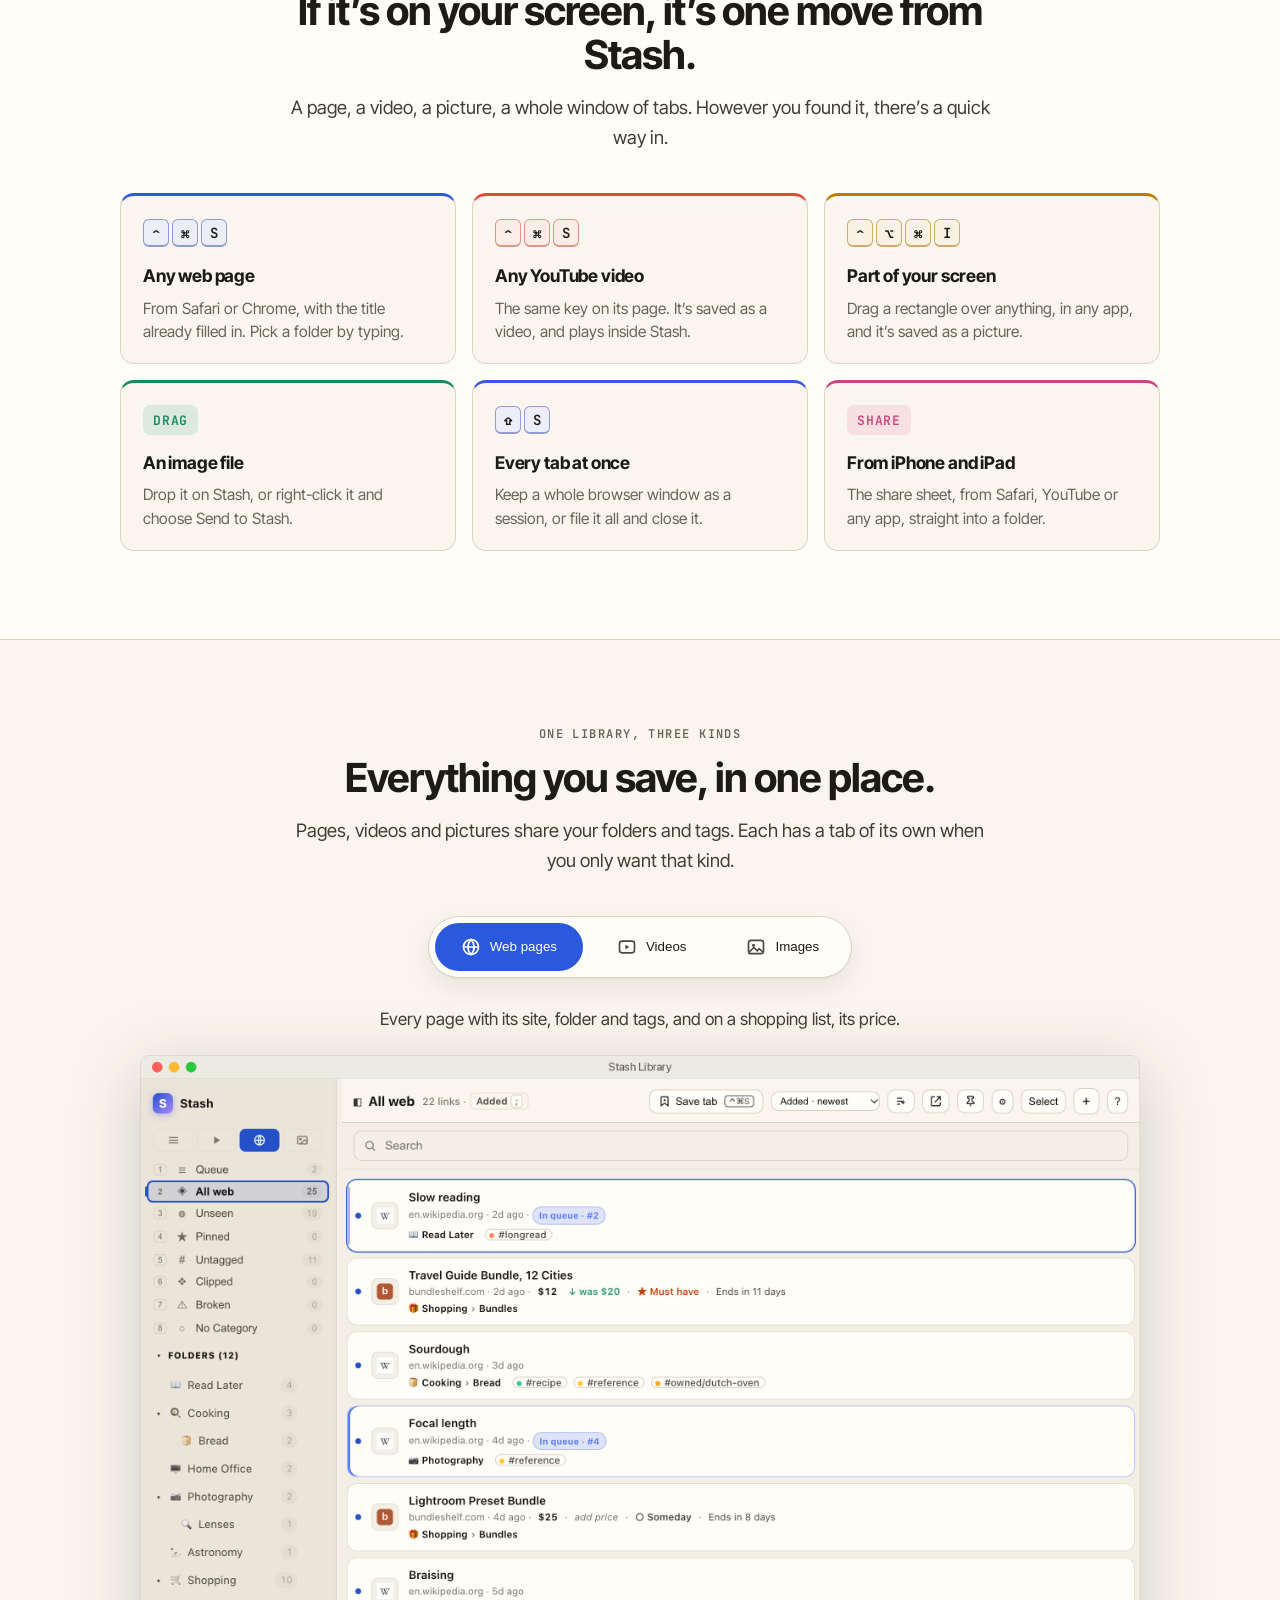
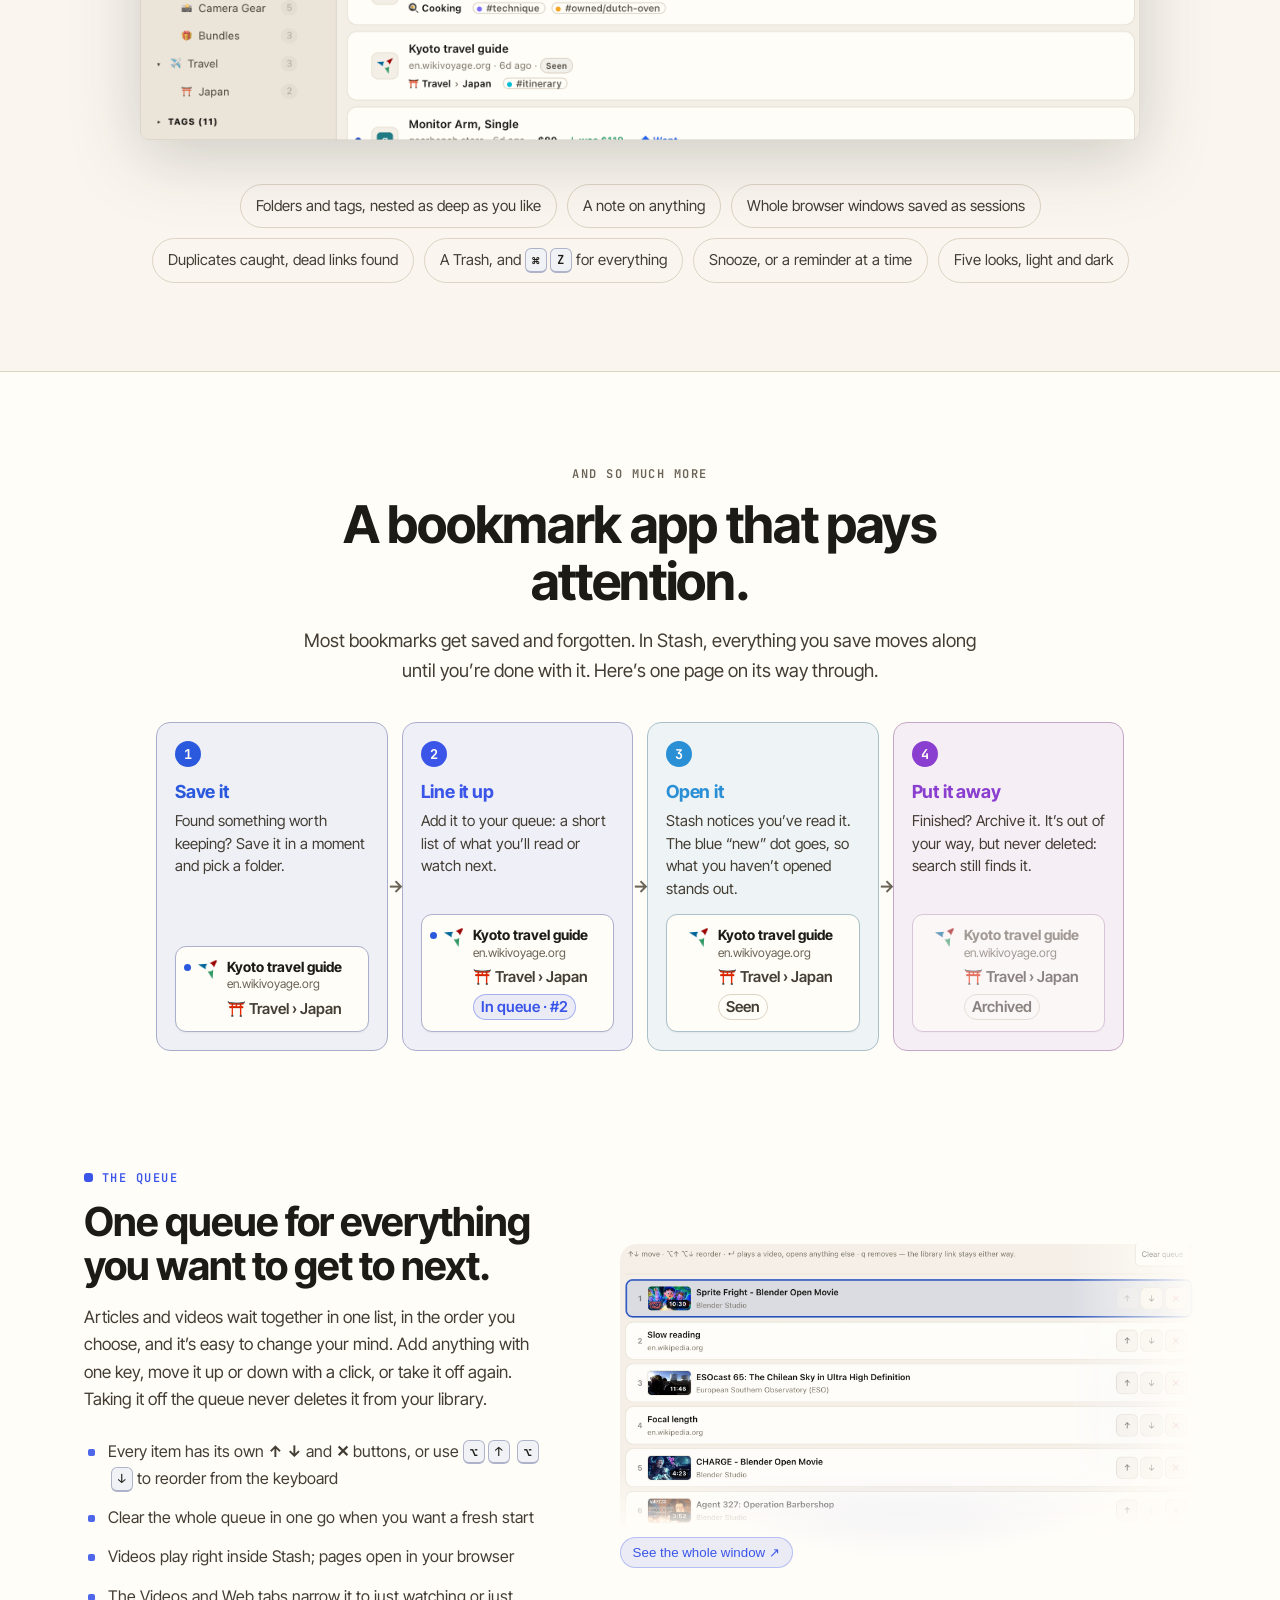
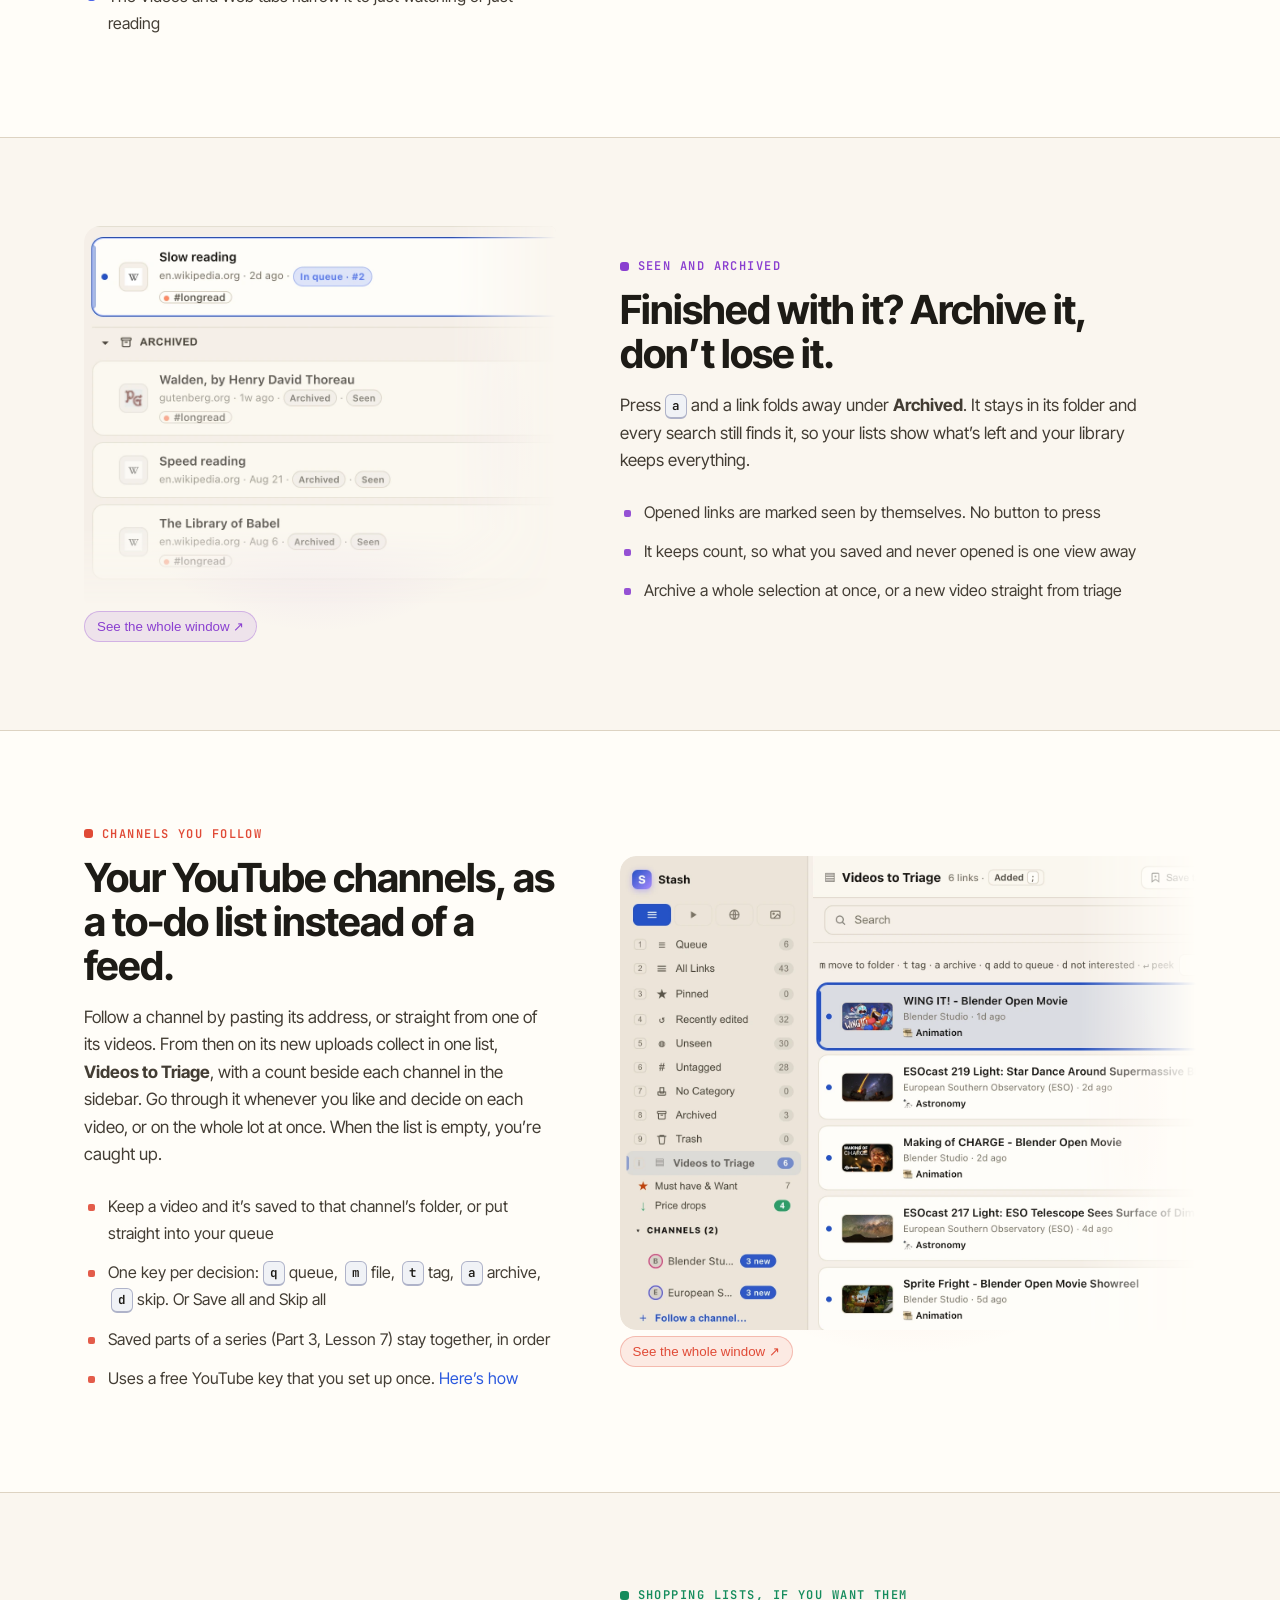
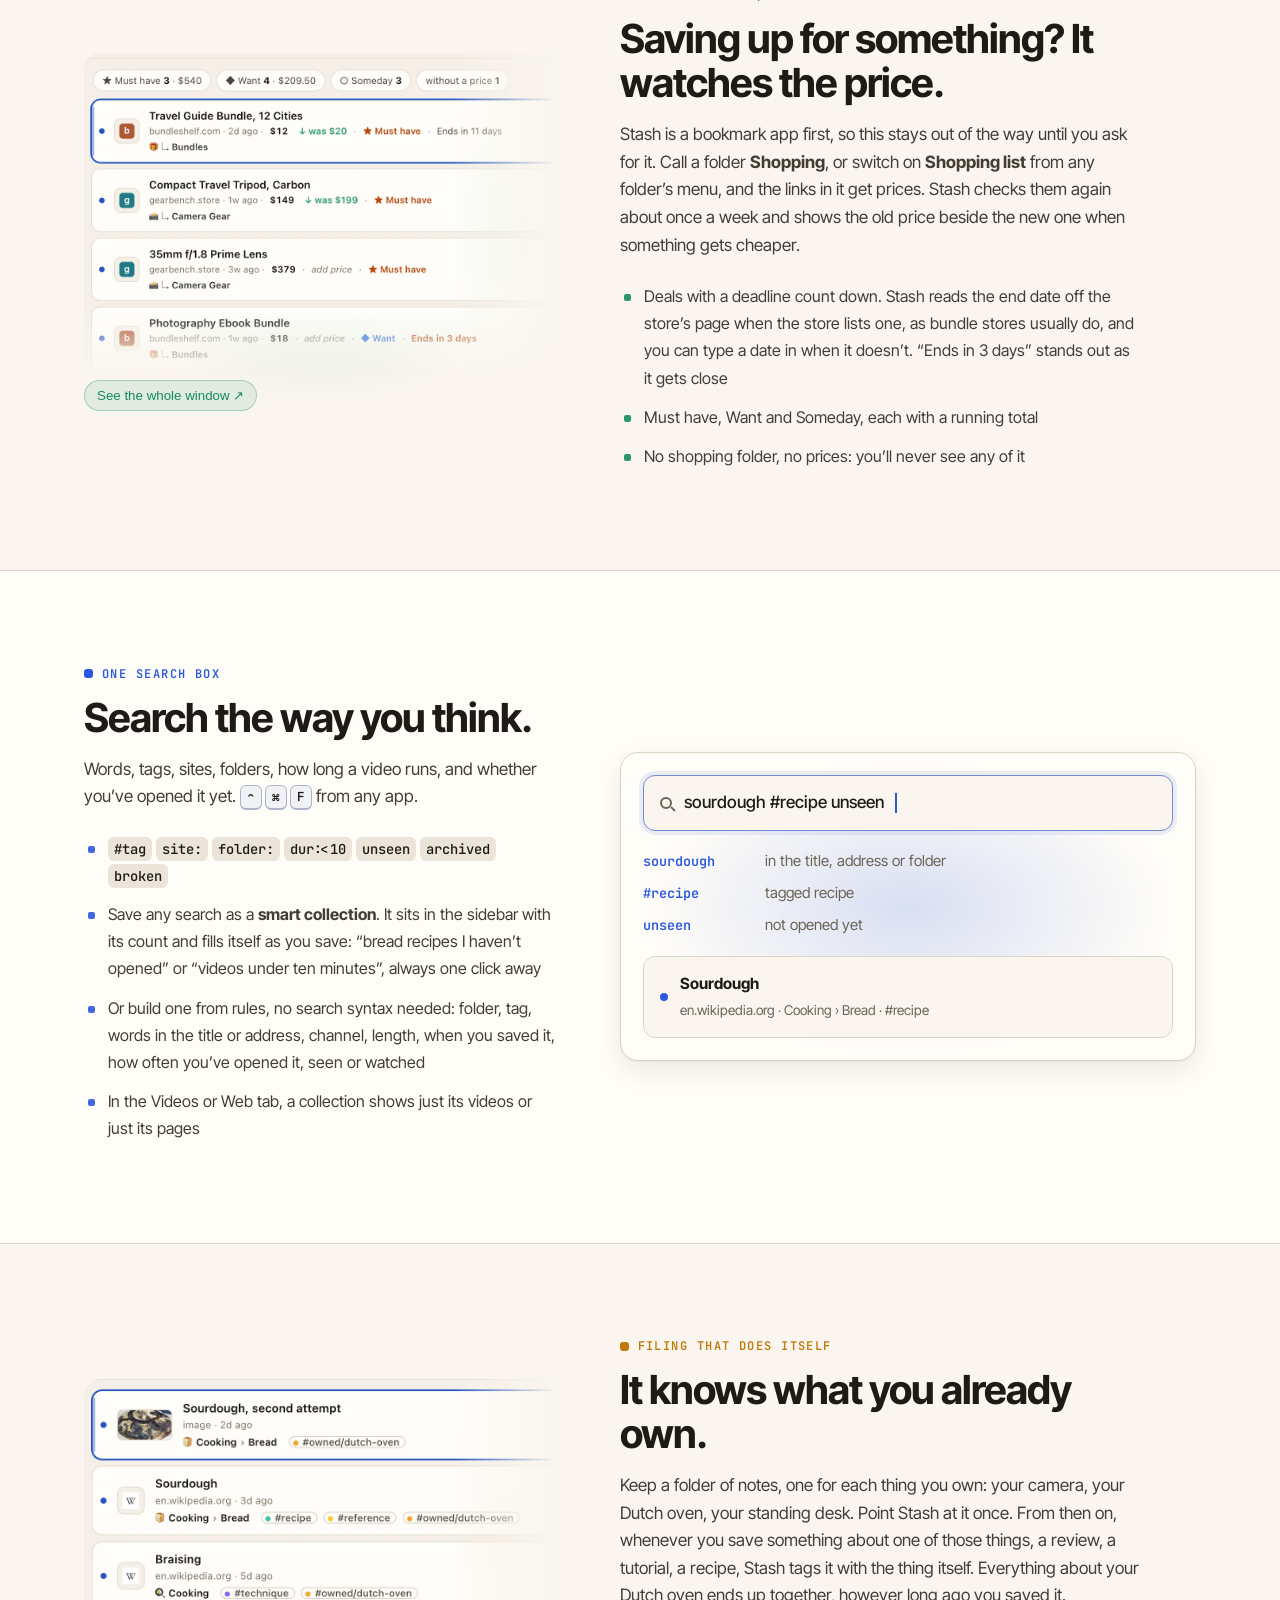
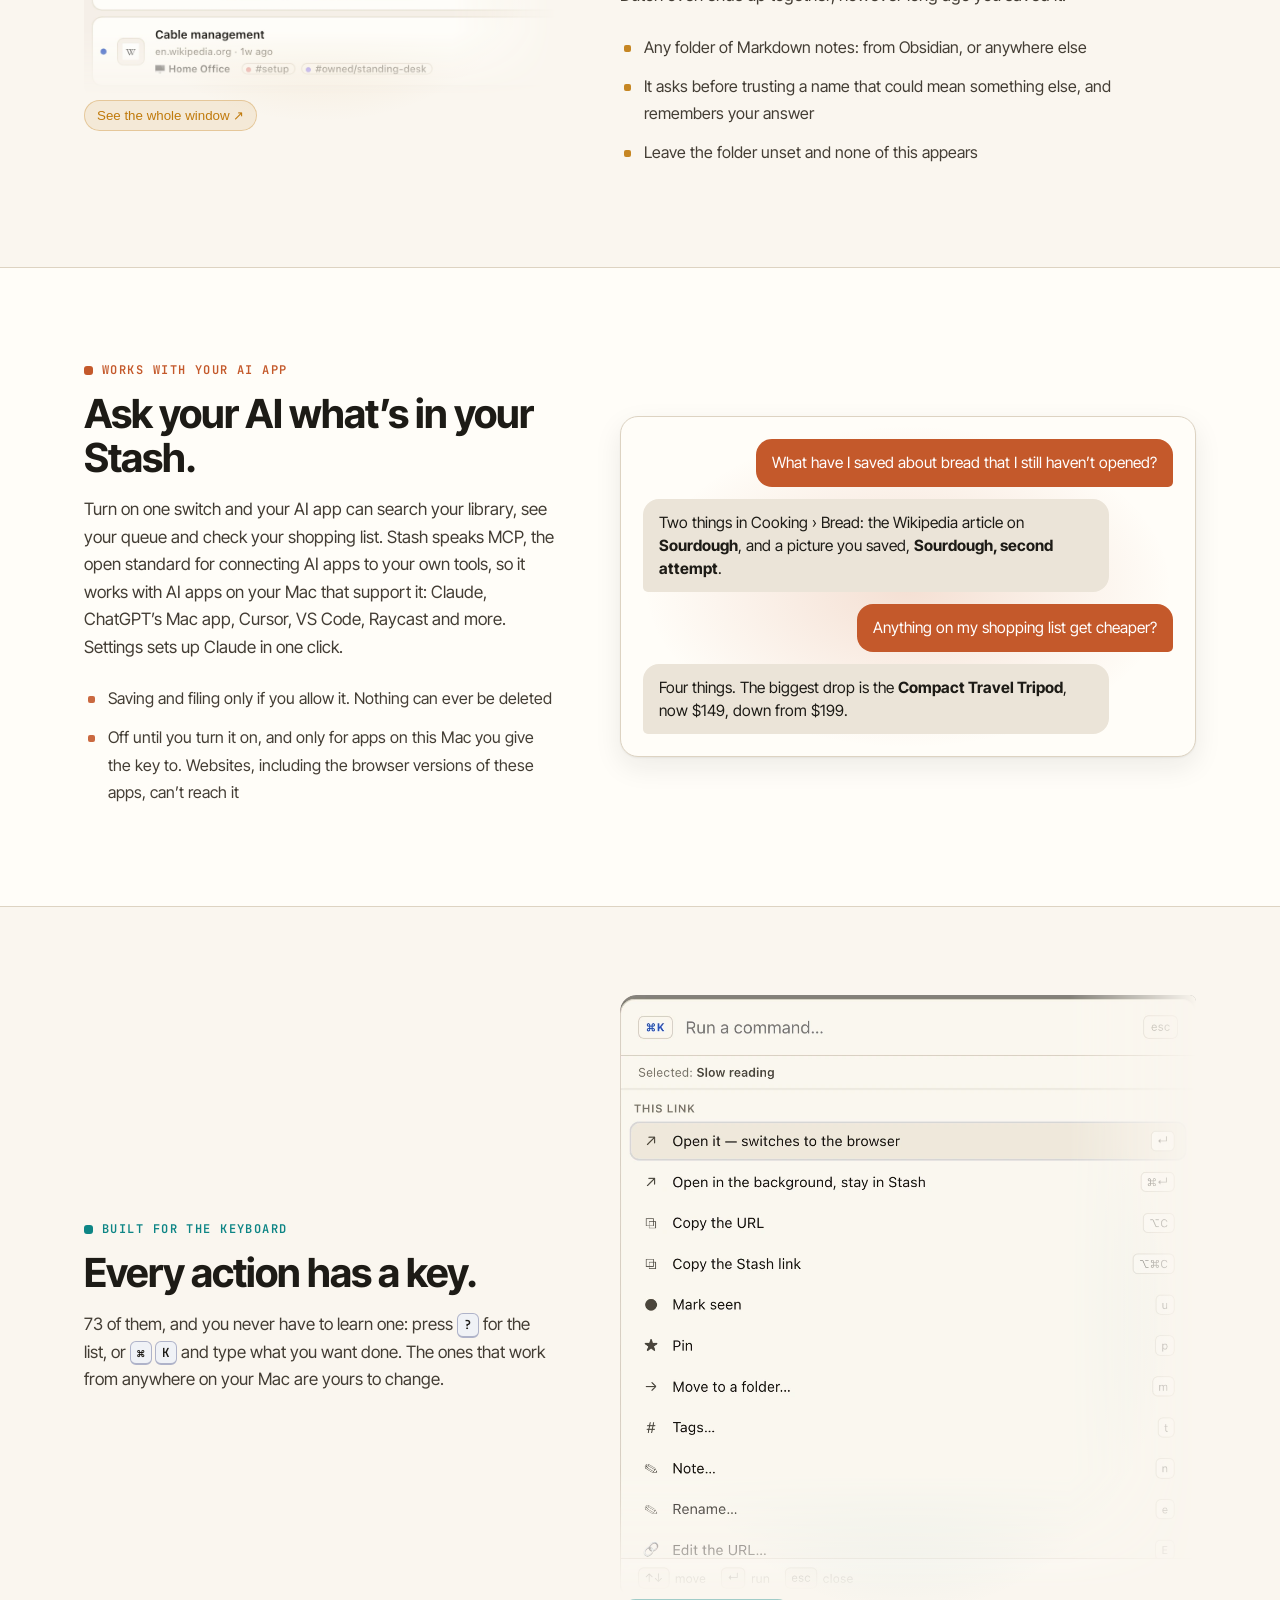
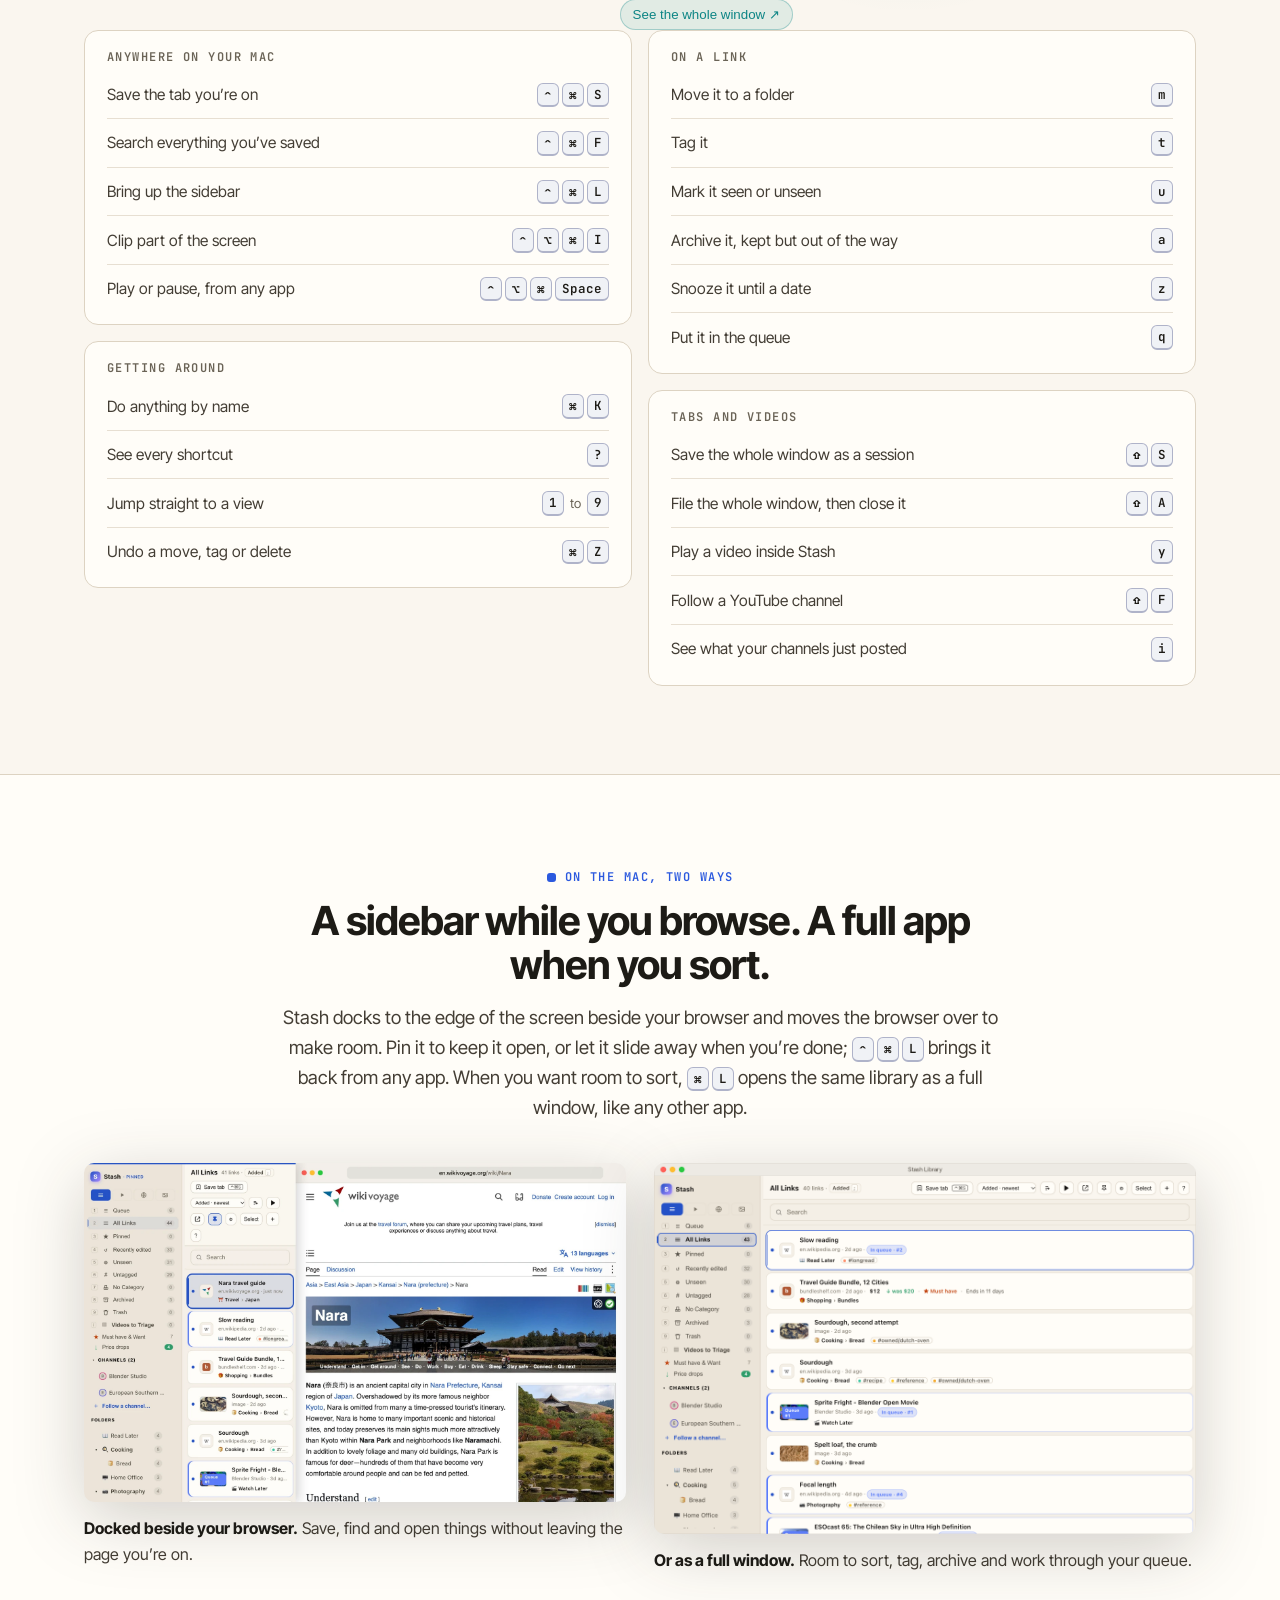
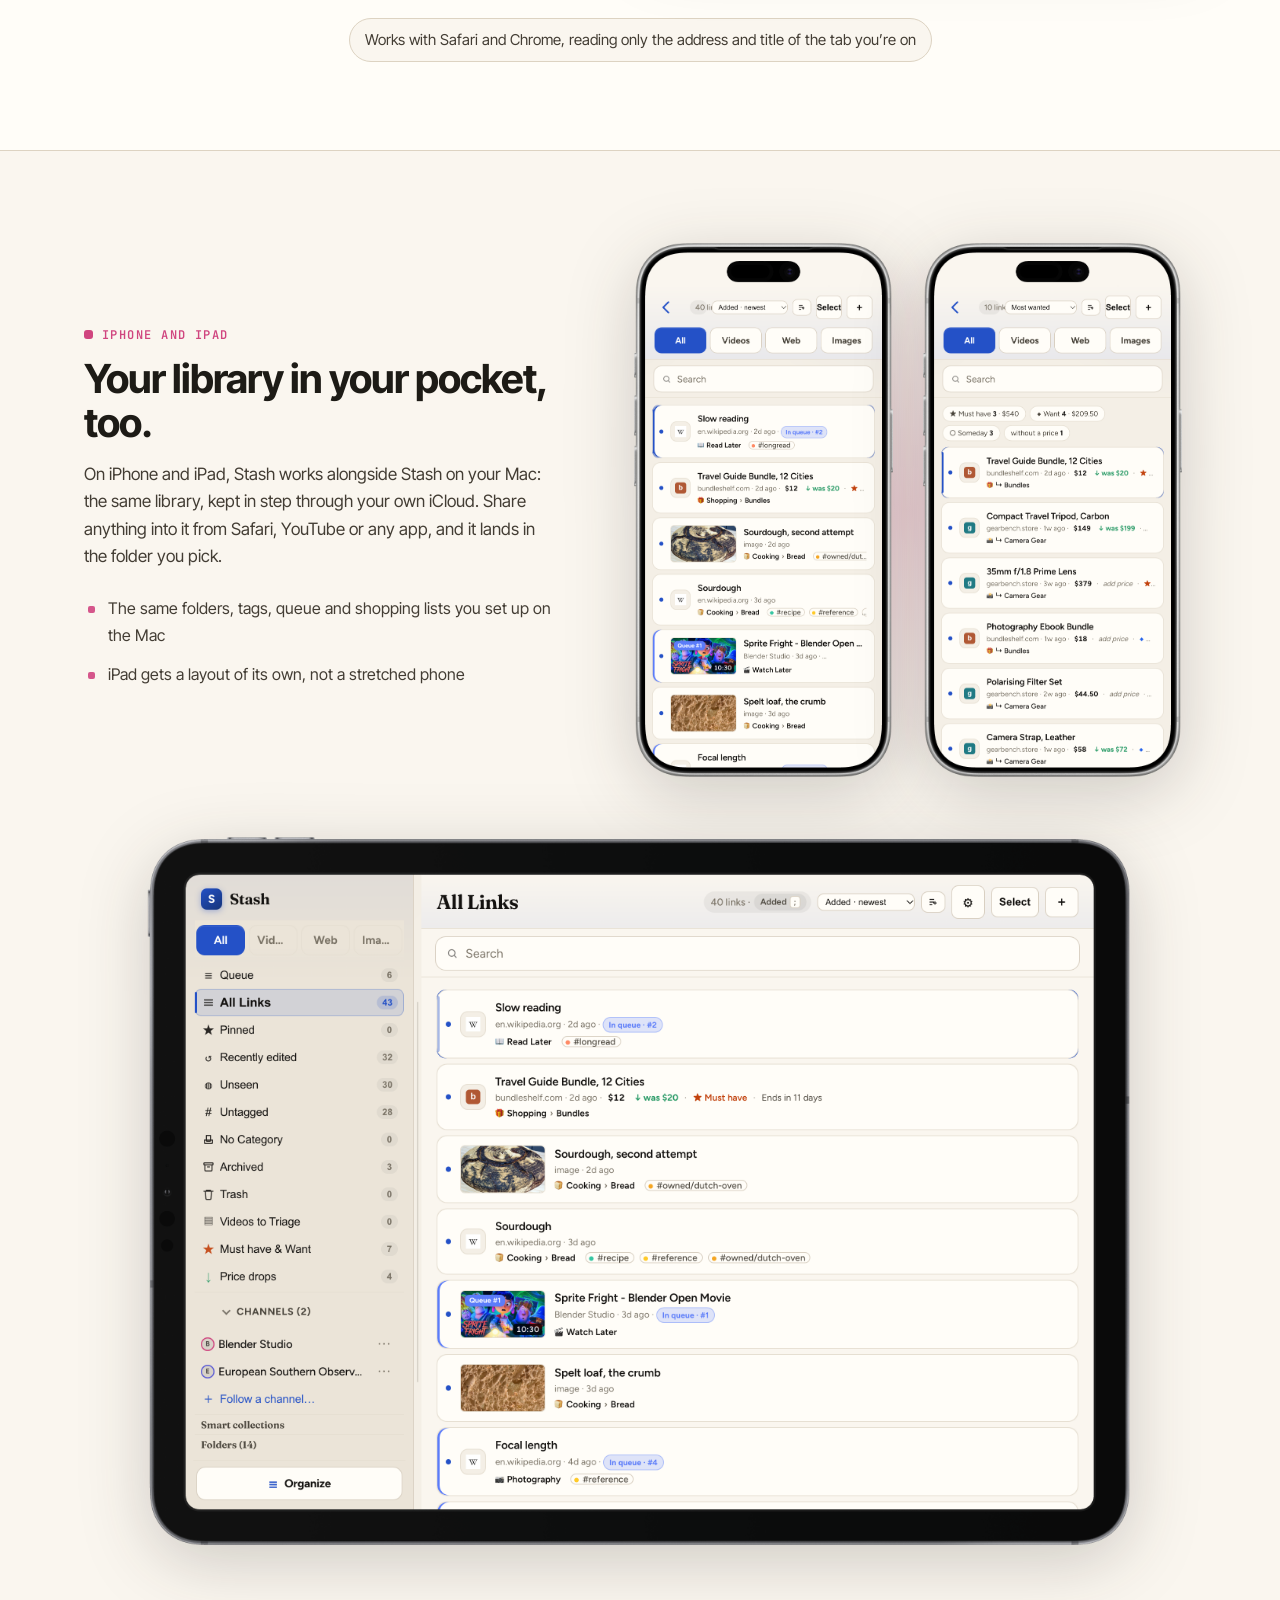
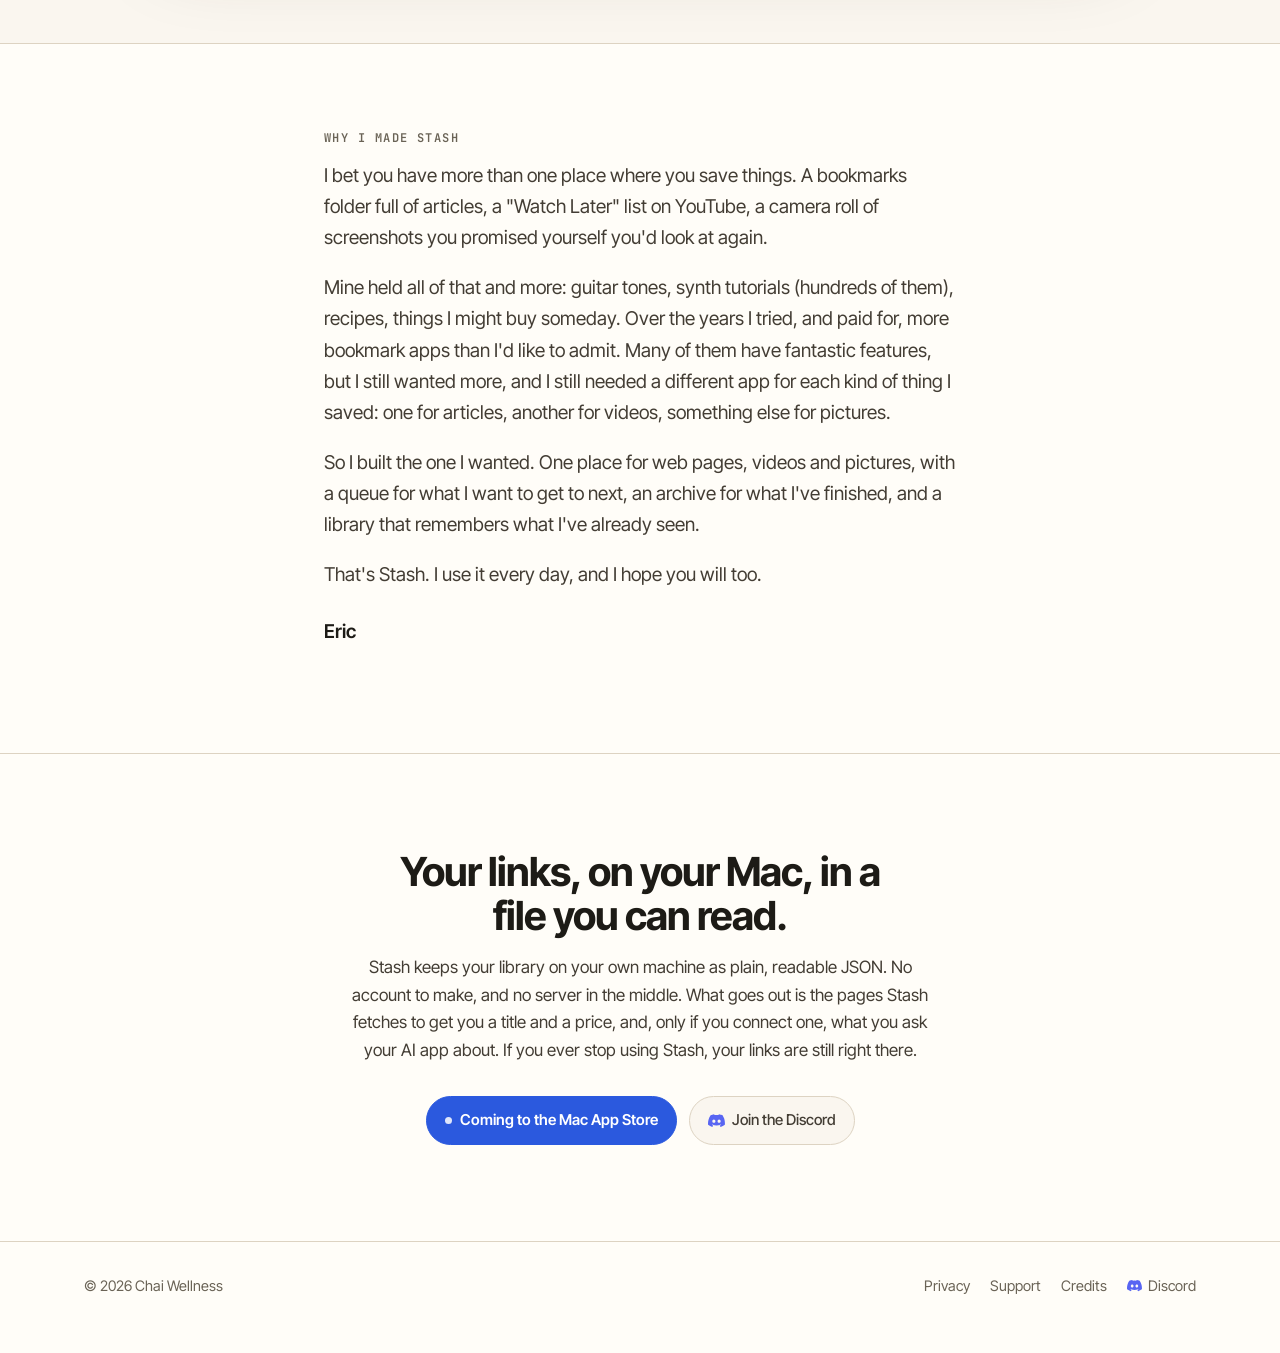
==== commit a2d36ef0: "Why I made Stash: Eric's note" ====
--- a/index.html
+++ b/index.html
@@ -361,6 +361,17 @@
 </section>
 
 
+<section class="band story" id="story">
+  <div class="wrap">
+    <div class="label">Why I made Stash</div>
+    <p>I bet you have more than one place where you save things. A bookmarks folder full of articles, a "Watch Later" list on YouTube, a camera roll of screenshots you promised yourself you'd look at again.</p>
+    <p>Mine held all of that and more: guitar tones, synth tutorials (hundreds of them), recipes, things I might buy someday. Over the years I tried, and paid for, more bookmark apps than I'd like to admit. Many of them have fantastic features, but I still wanted more, and I still needed a different app for each kind of thing I saved: one for articles, another for videos, something else for pictures.</p>
+    <p>So I built the one I wanted. One place for web pages, videos and pictures, with a queue for what I want to get to next, an archive for what I've finished, and a library that remembers what I've already seen.</p>
+    <p>That's Stash. I use it every day, and I hope you will too.</p>
+    <p class="sig">Eric</p>
+  </div>
+</section>
+
 <section class="close">
   <div class="wrap">
     <h2>Your links, on your Mac, in a file you can read.</h2>
--- a/style.css
+++ b/style.css
@@ -296,6 +296,11 @@
 
 /* --- closing + footer --------------------------------------------------------------------------- */
 .close { text-align: center; padding: 96px 0; border-top: 1px solid var(--line); }
+/* The maker's note: one readable column, his words, no pictures. */
+.story .wrap { max-width: 680px; }
+.story p { font-size: 19px; line-height: 1.65; color: var(--ink-2); margin: 0 0 18px; }
+.story .sig { color: var(--ink); font-weight: 600; margin-top: 26px; }
+@media (max-width: 640px) { .story p { font-size: 17px; } }
 .close h2 { max-width: 20ch; margin: 0 auto 16px; }
 .close p { color: var(--ink-2); max-width: 58ch; margin: 0 auto 32px; }
 .close .pills { justify-content: center; }
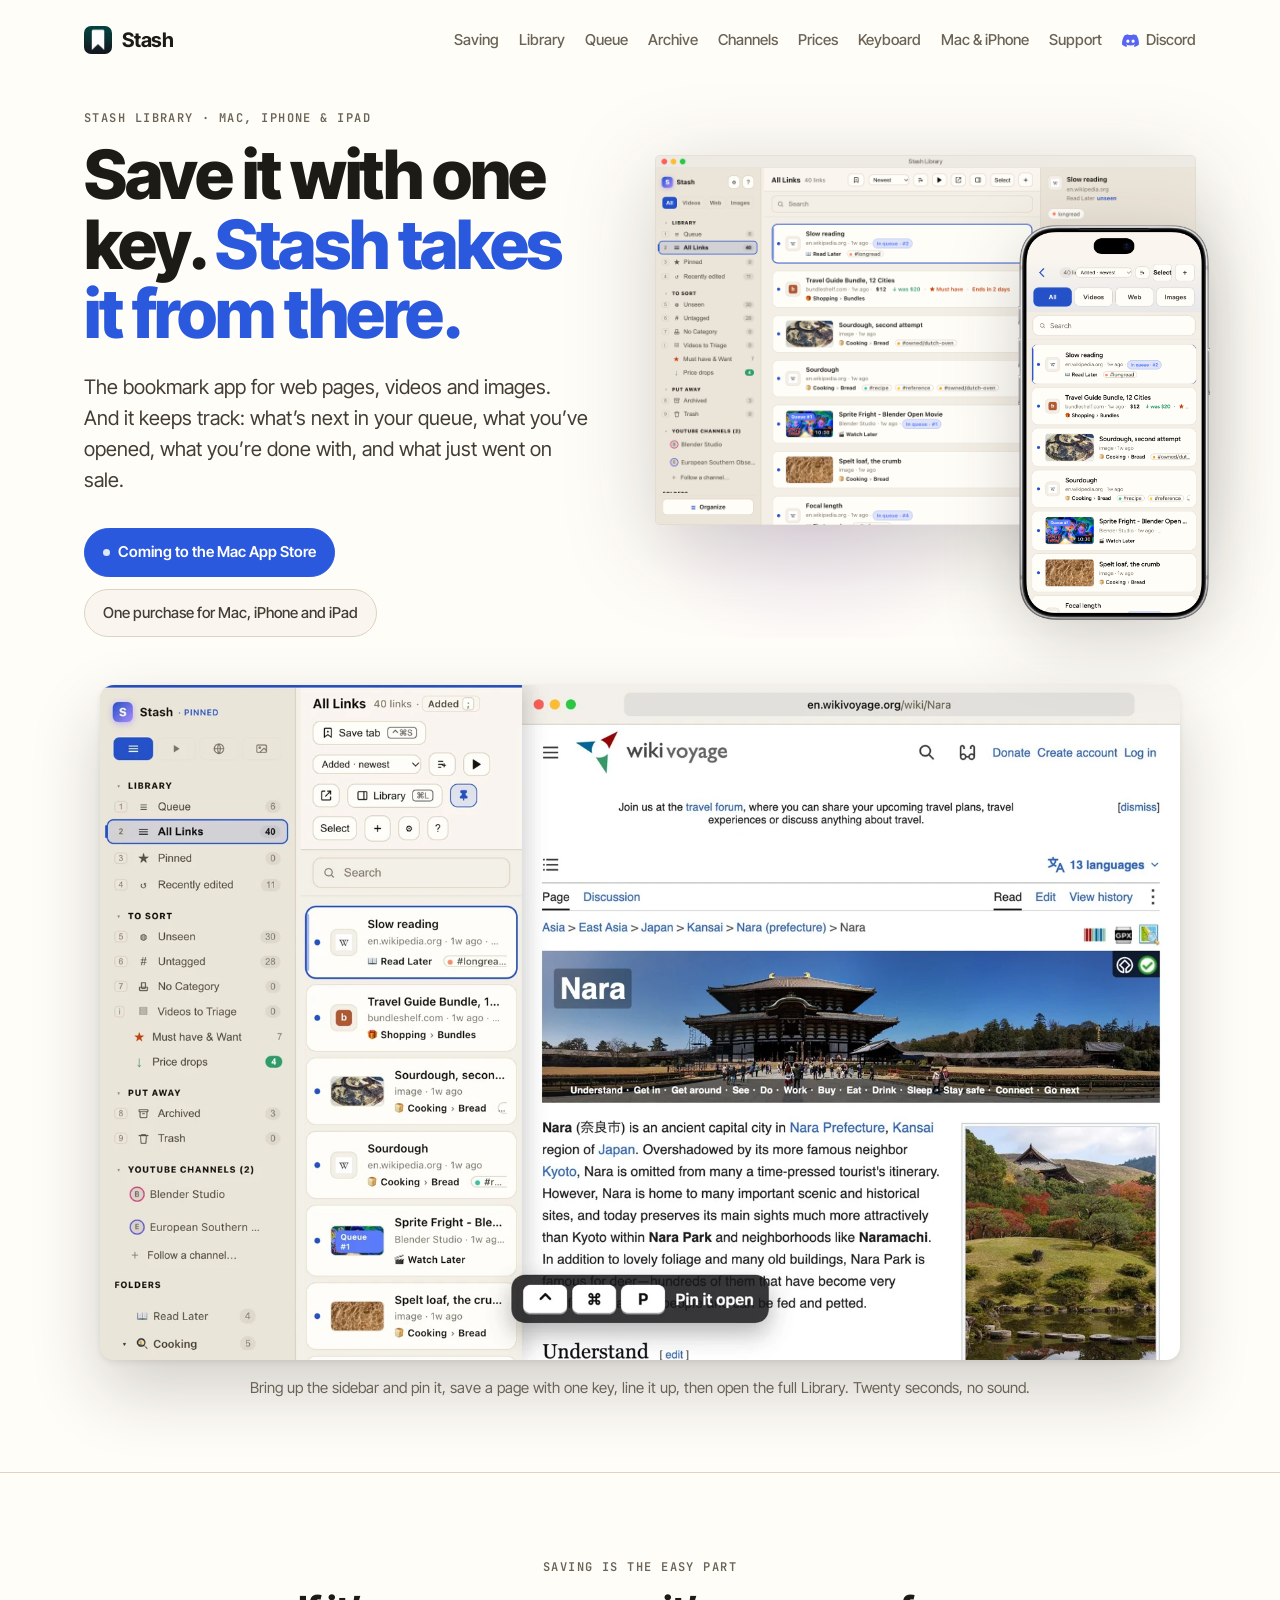
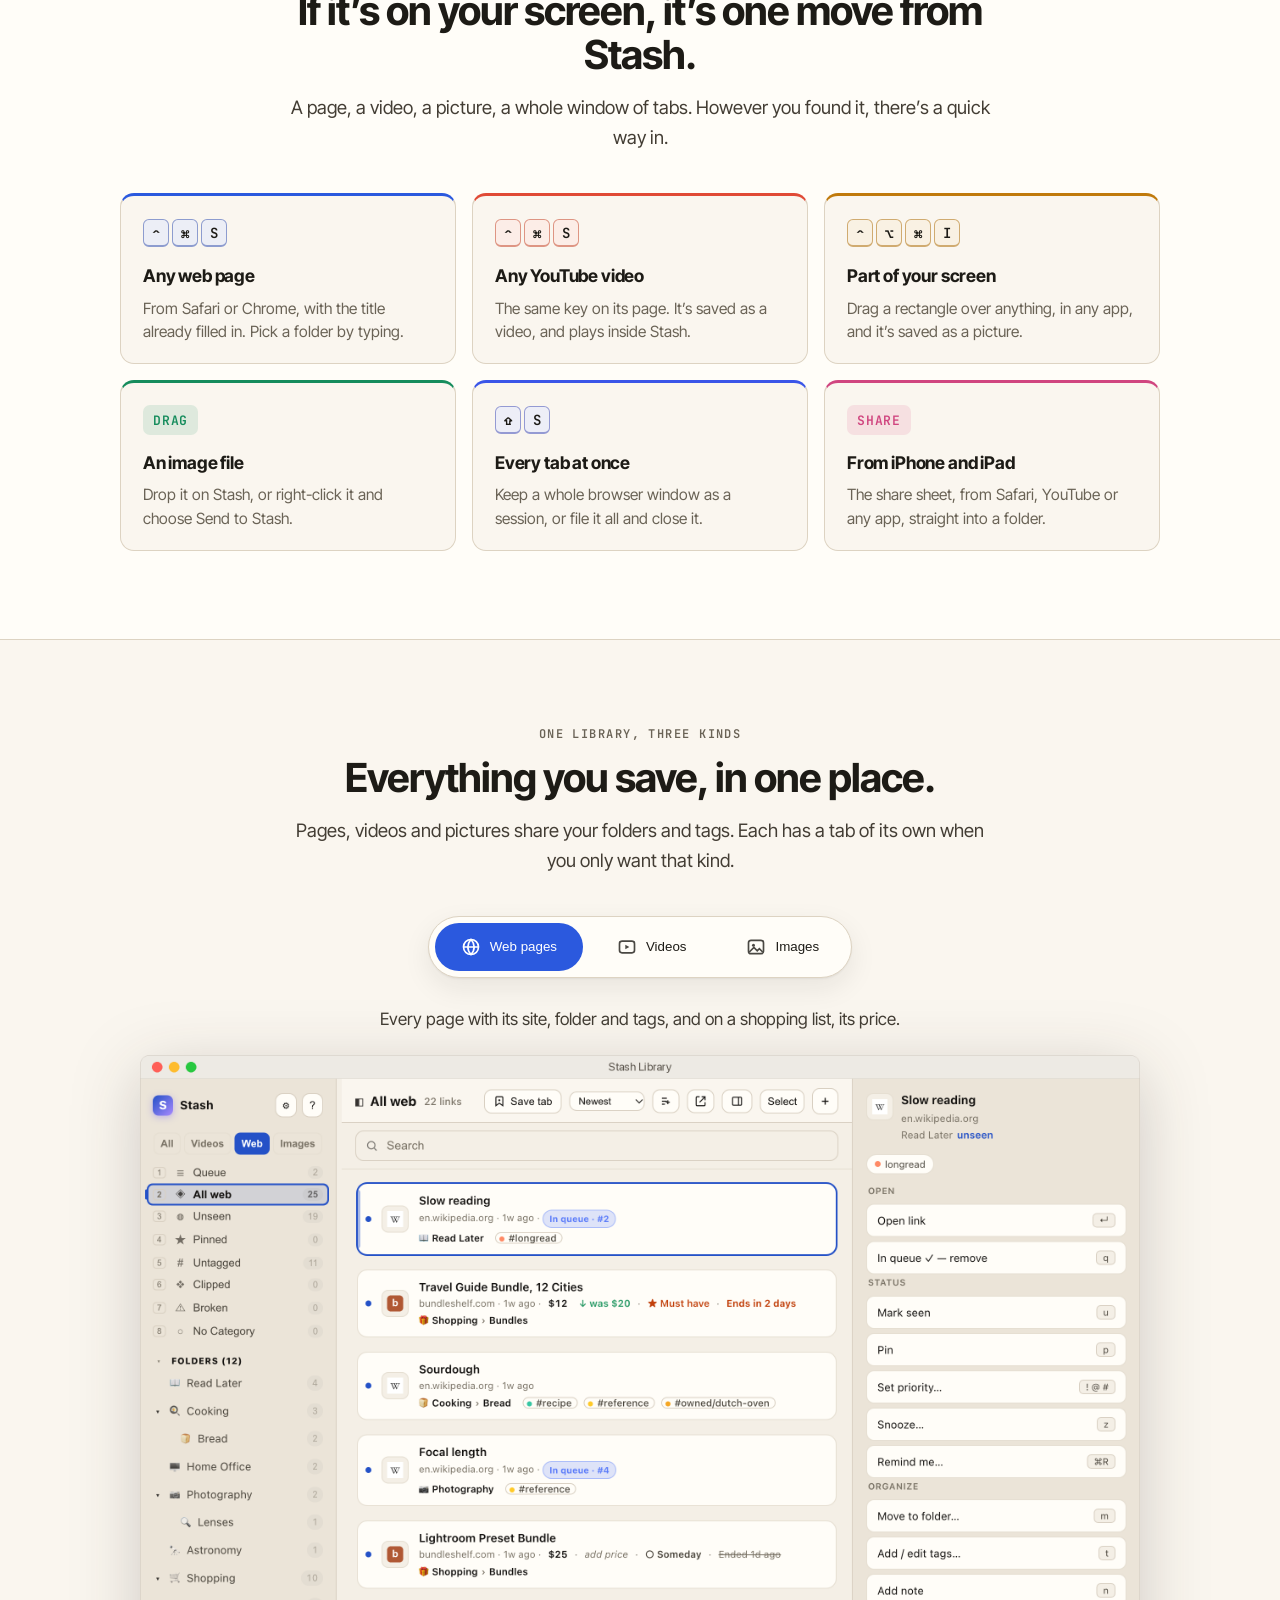
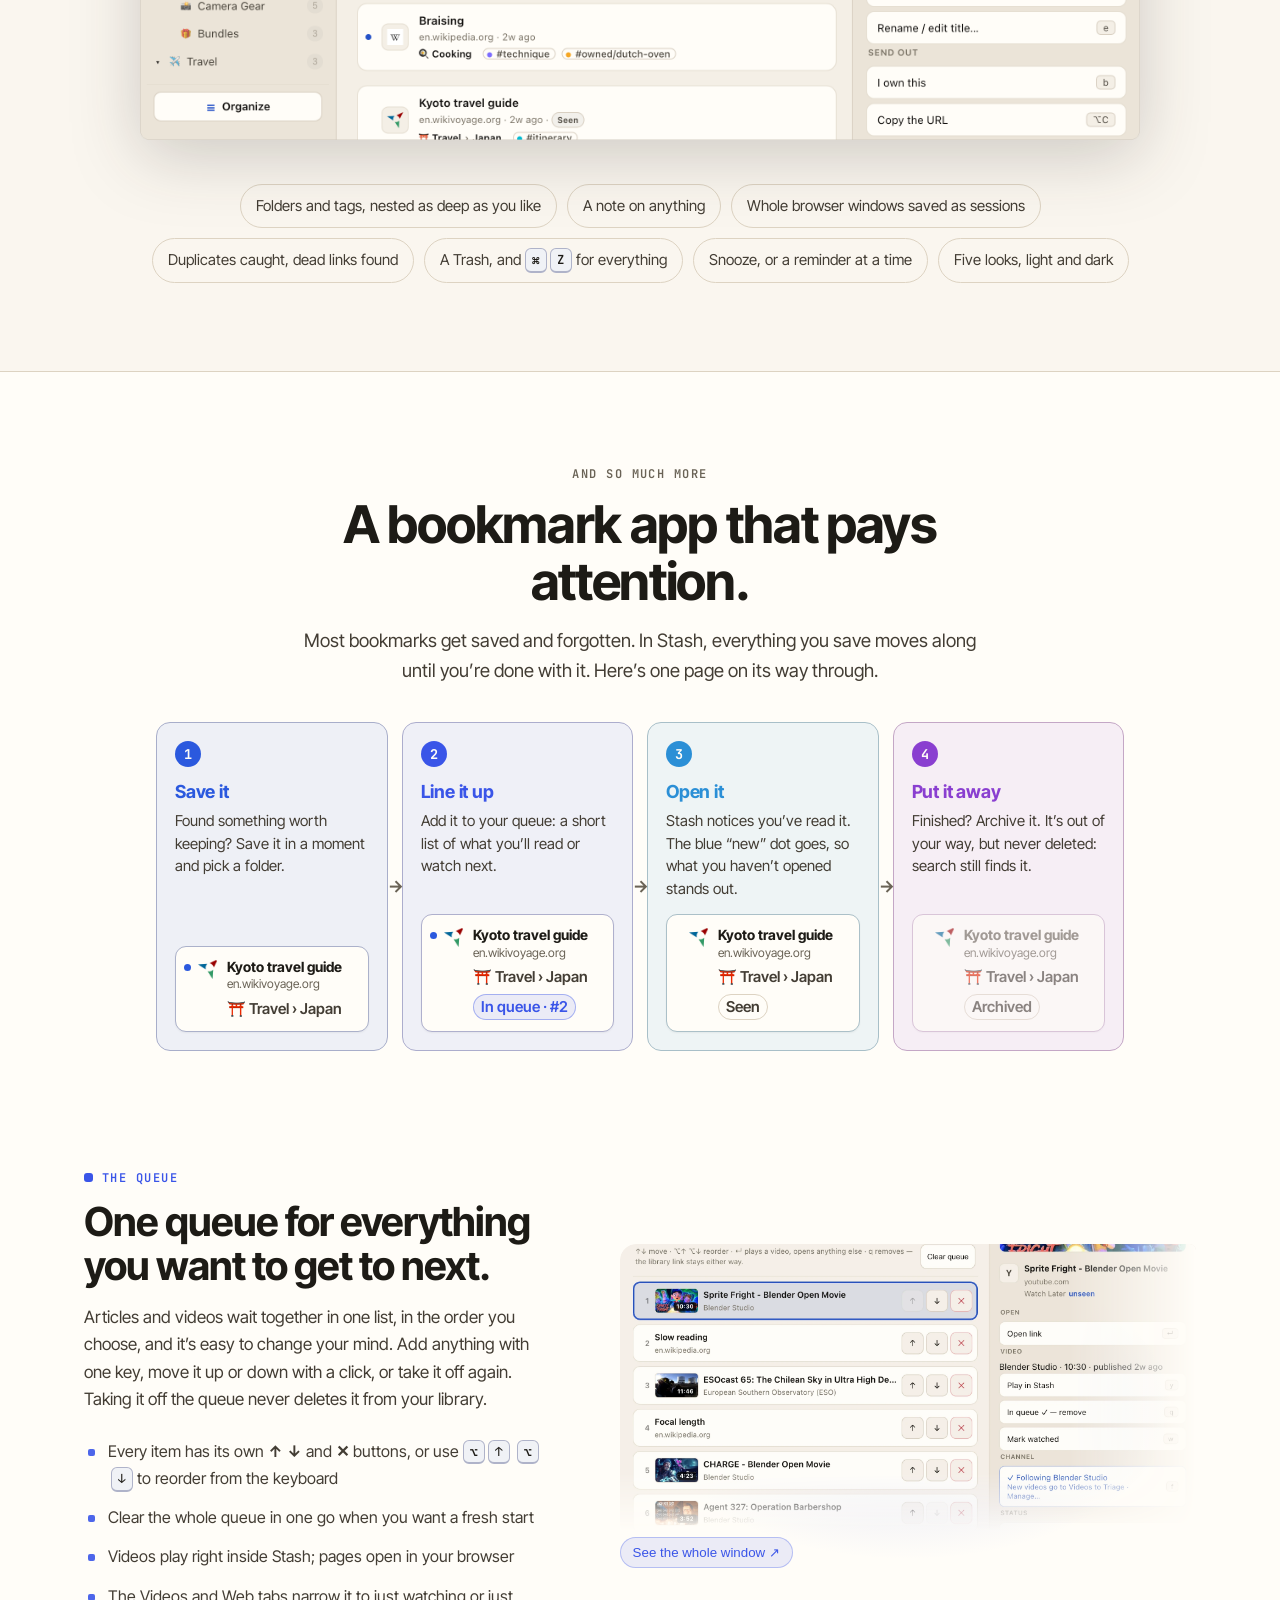
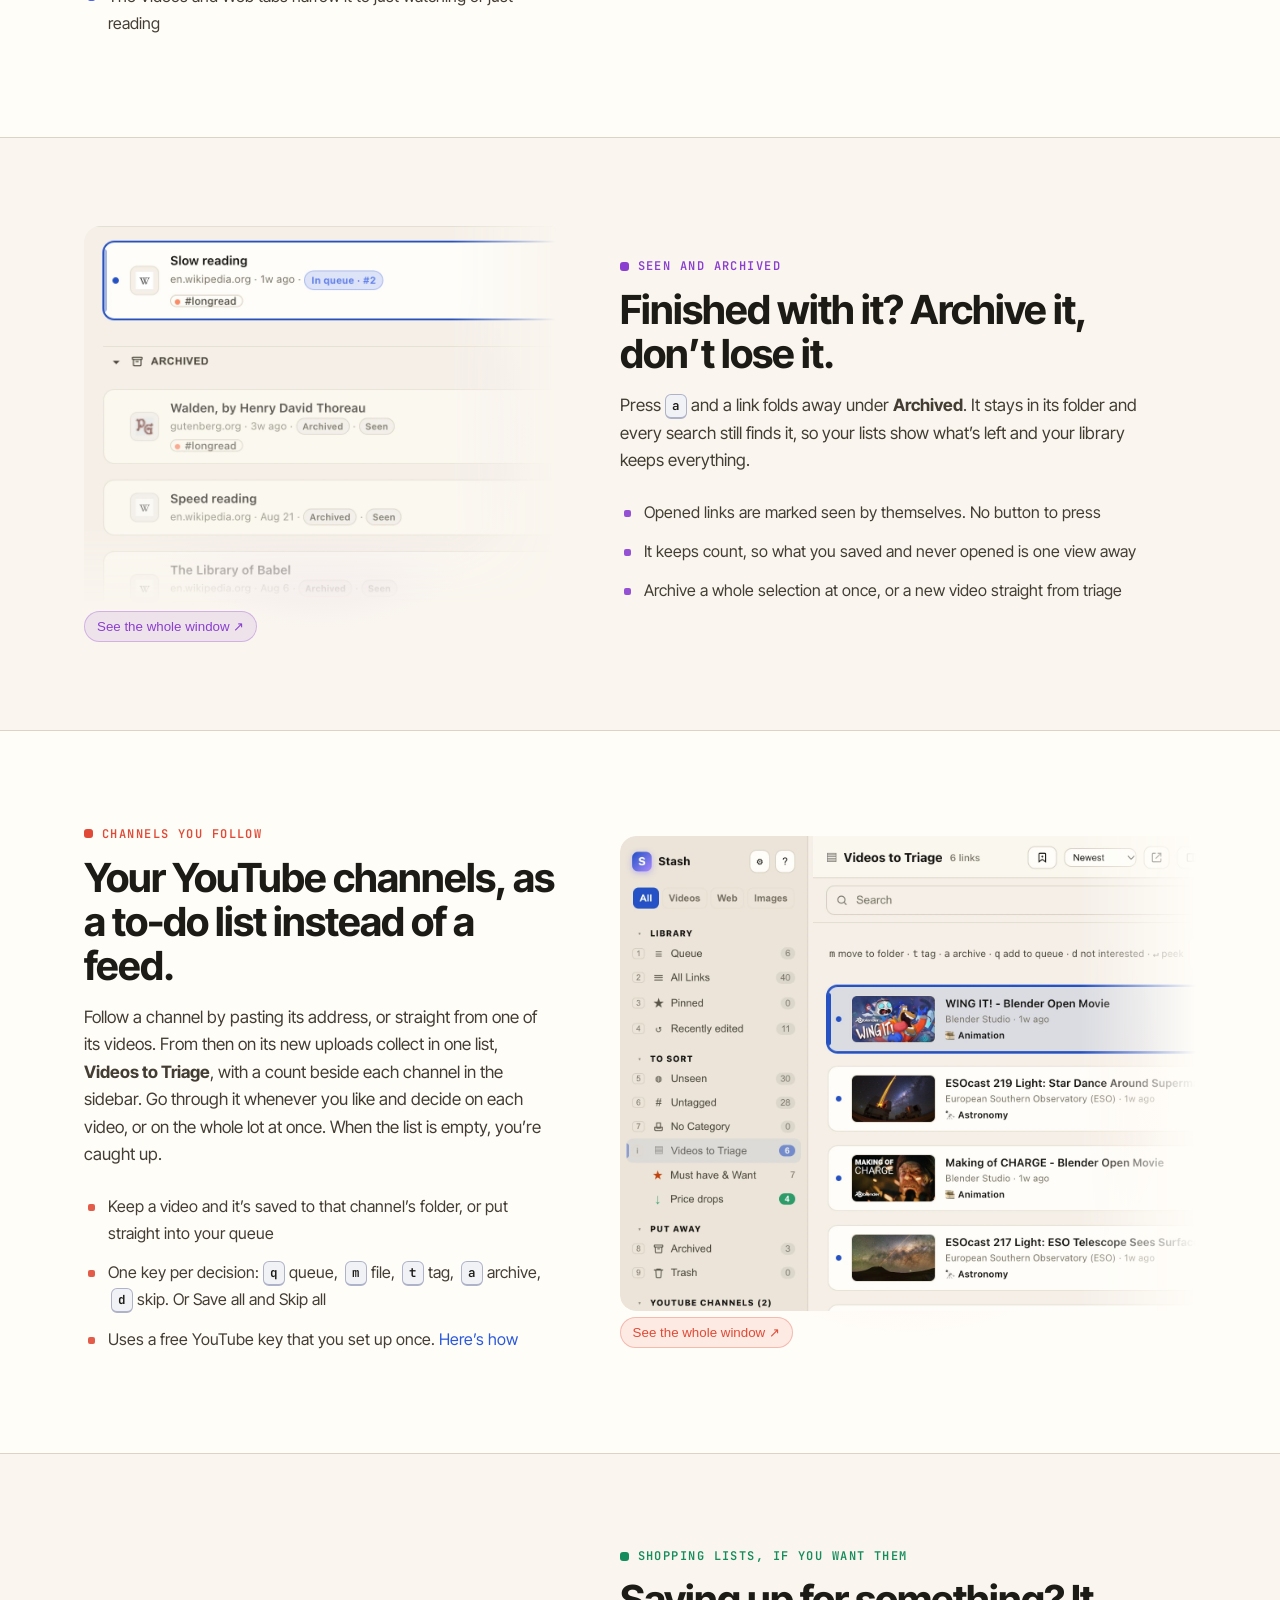
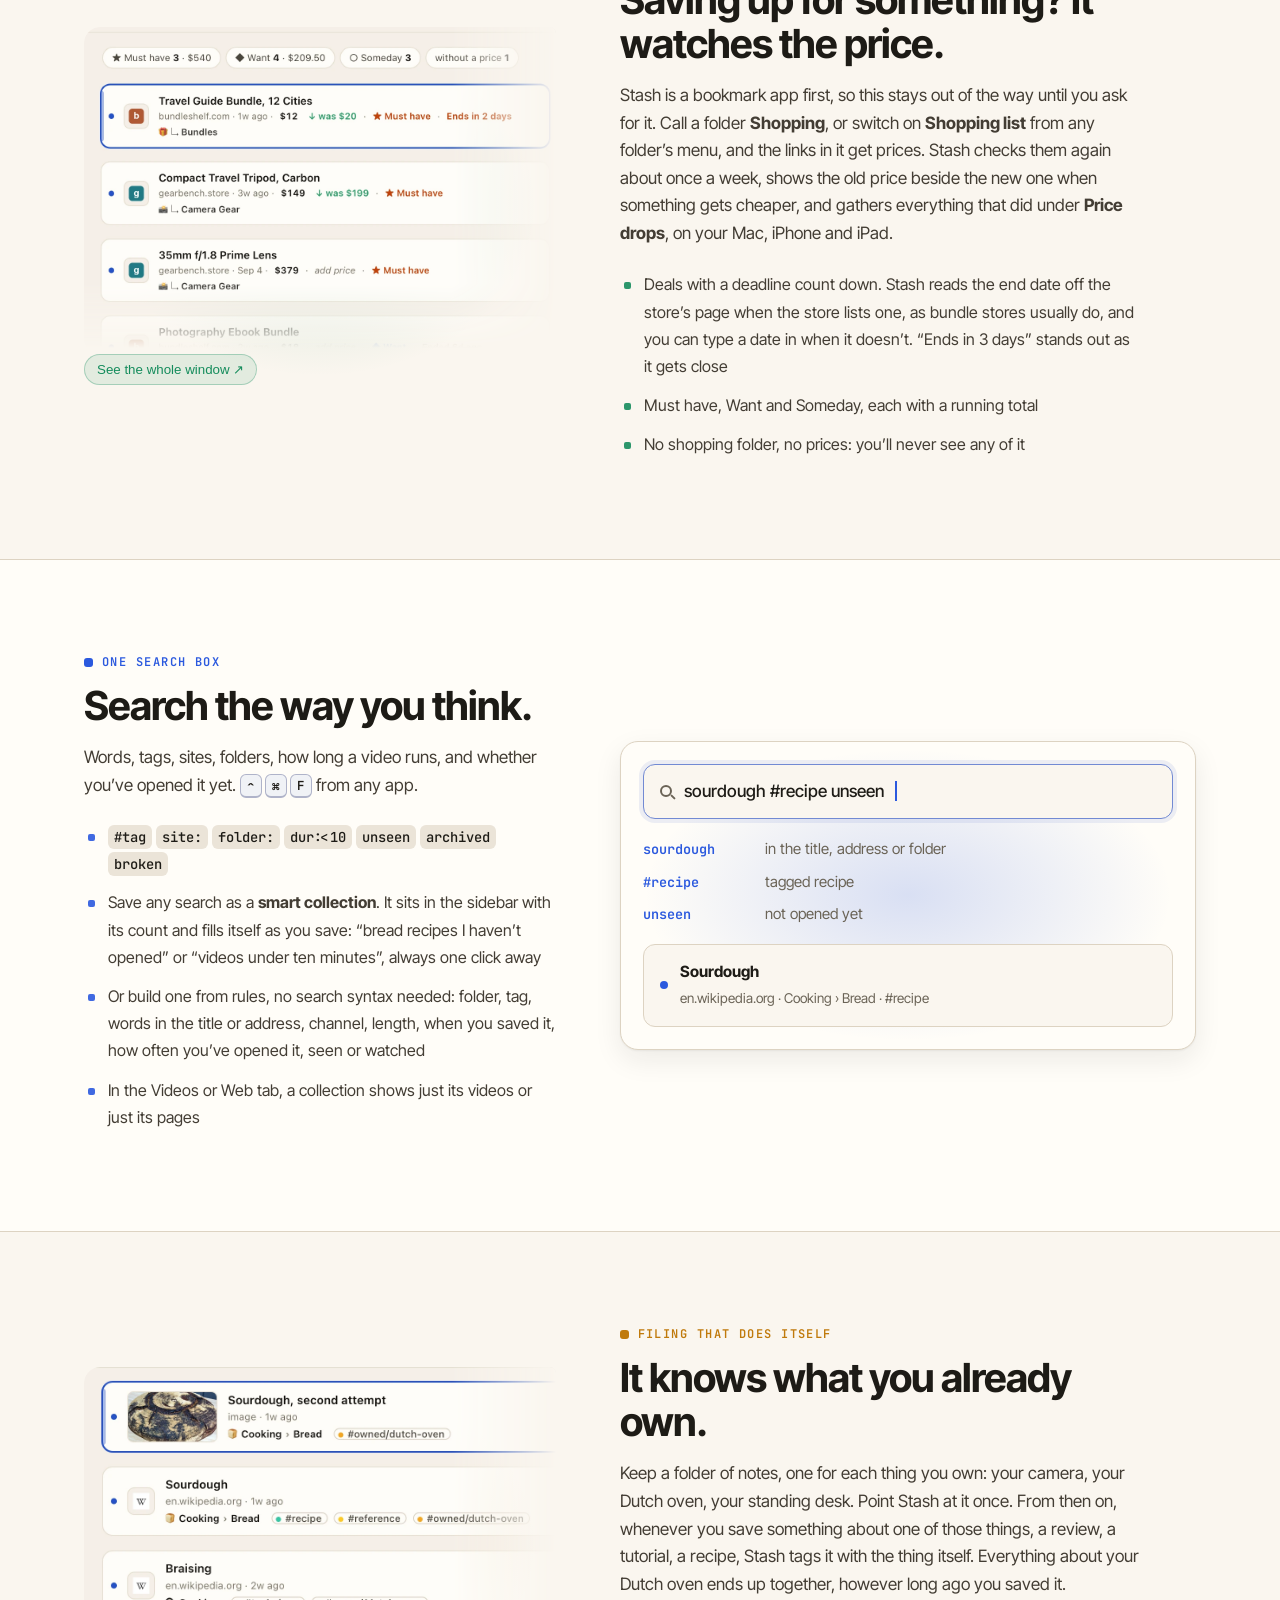
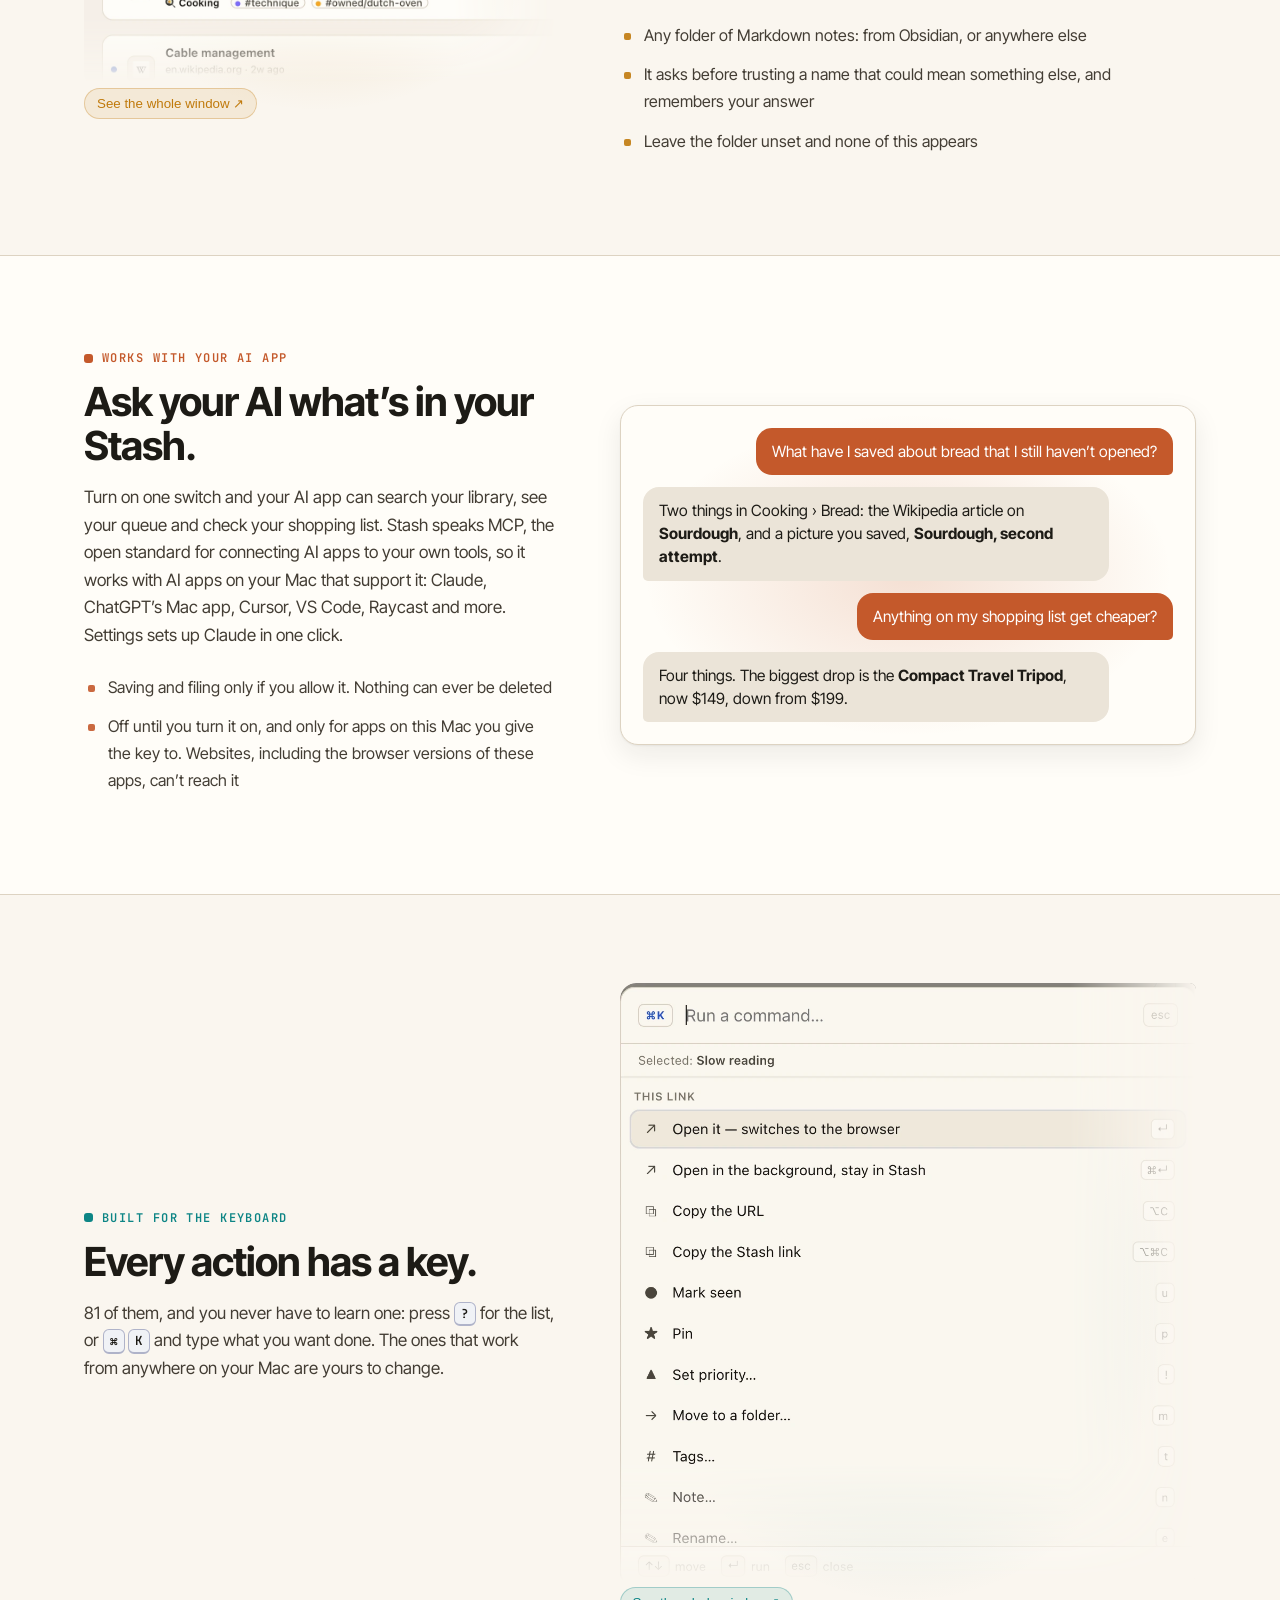
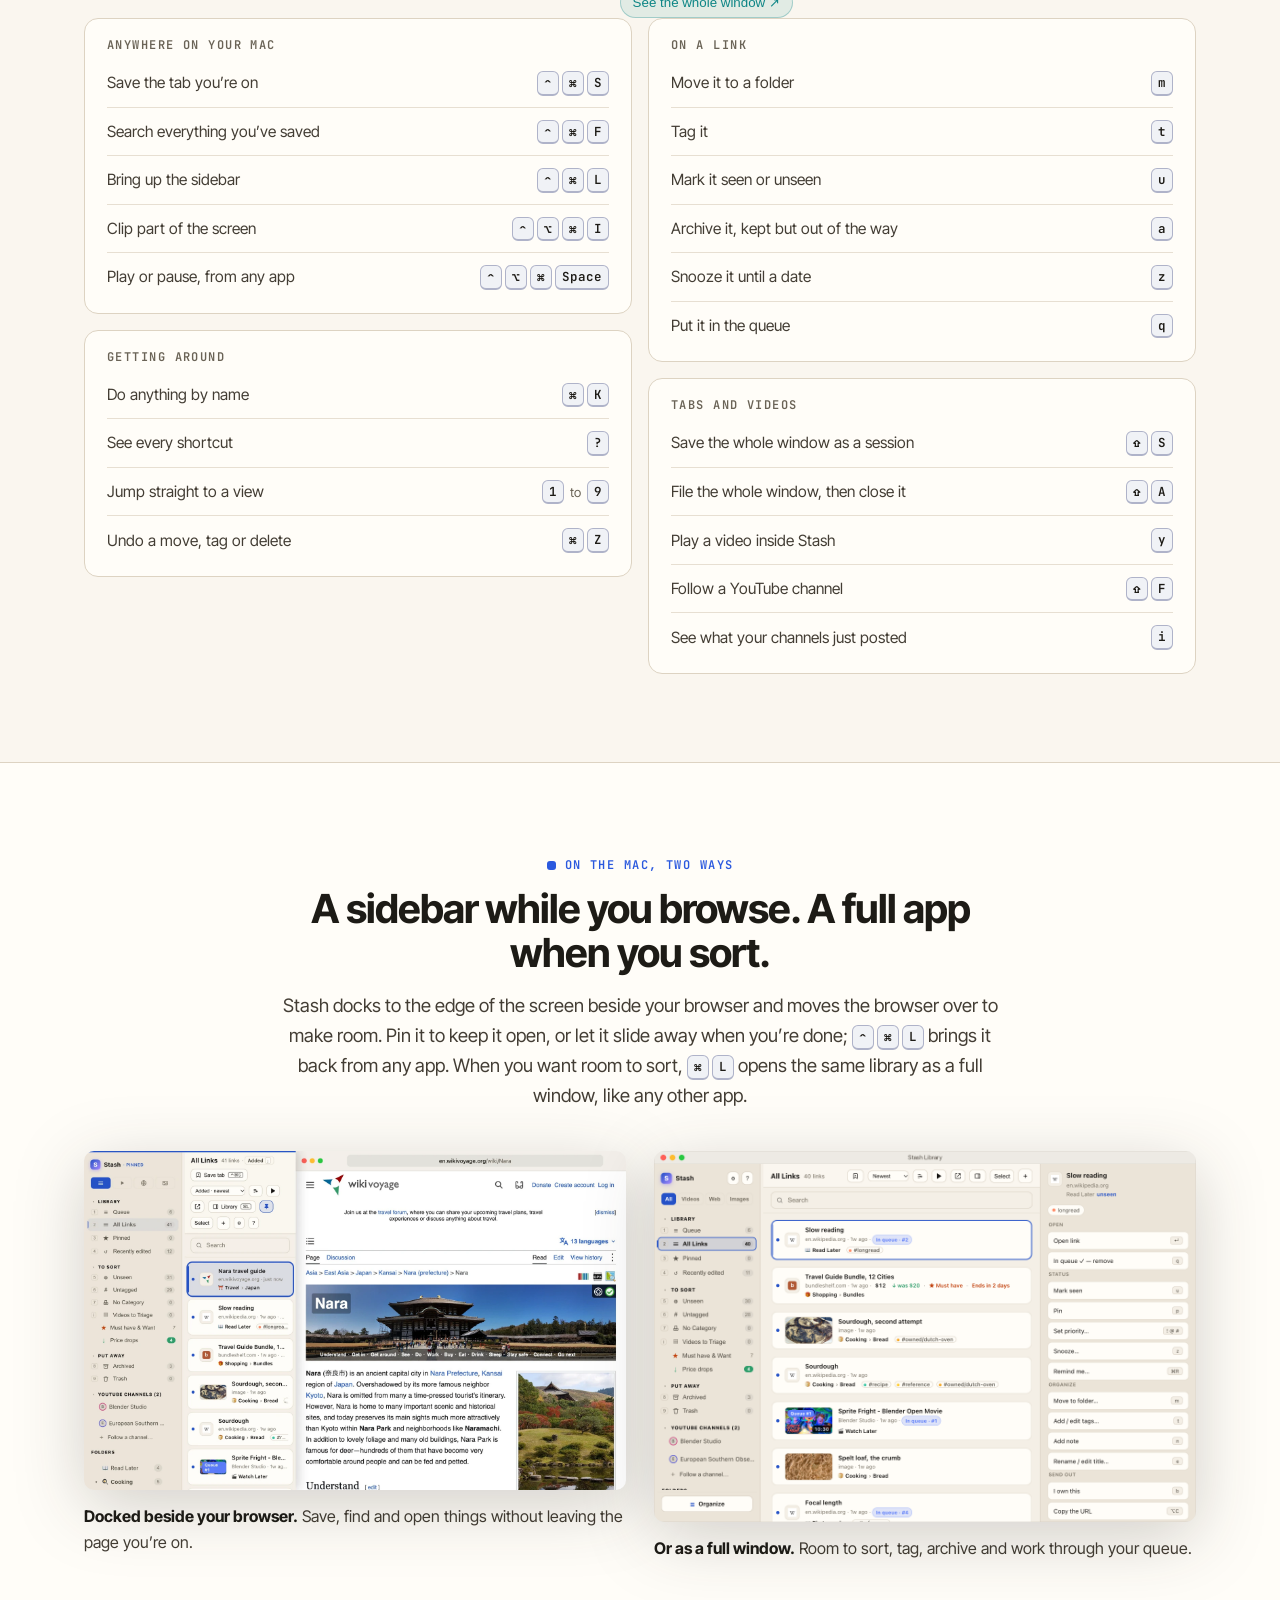
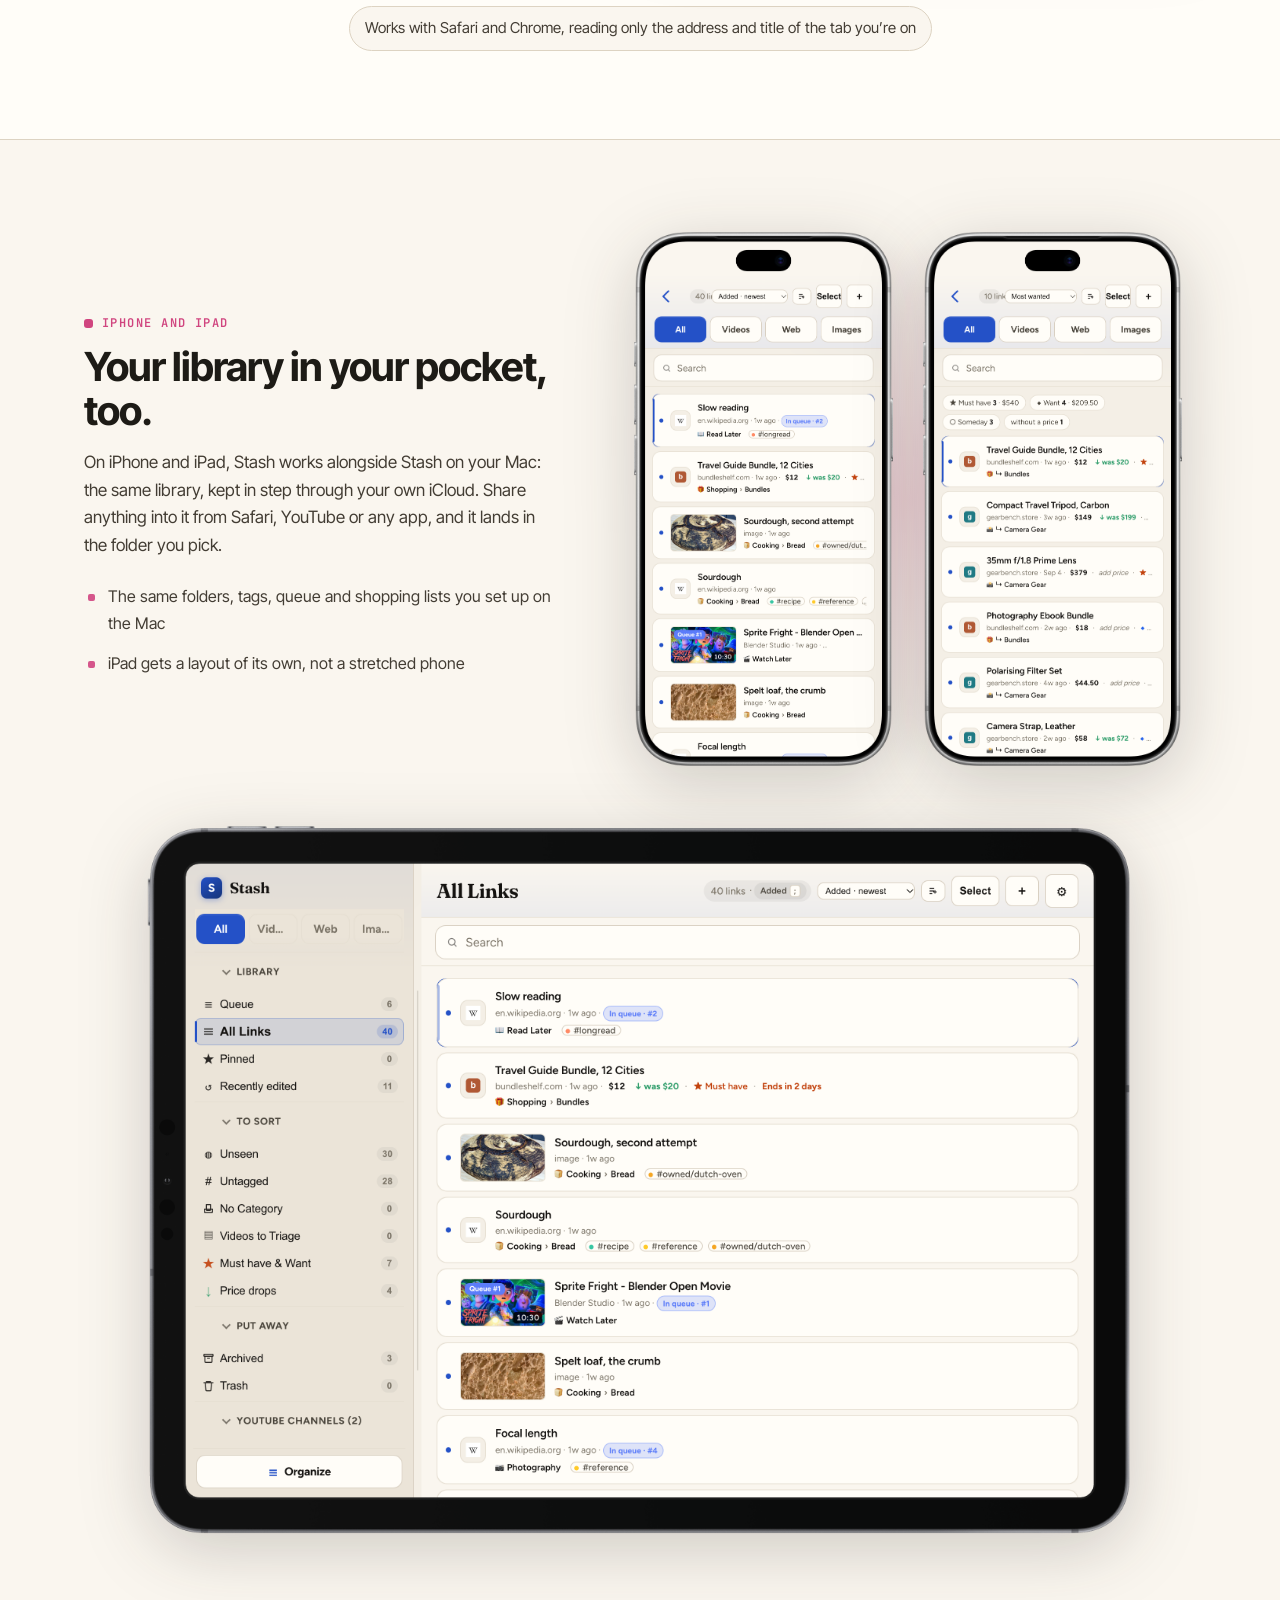
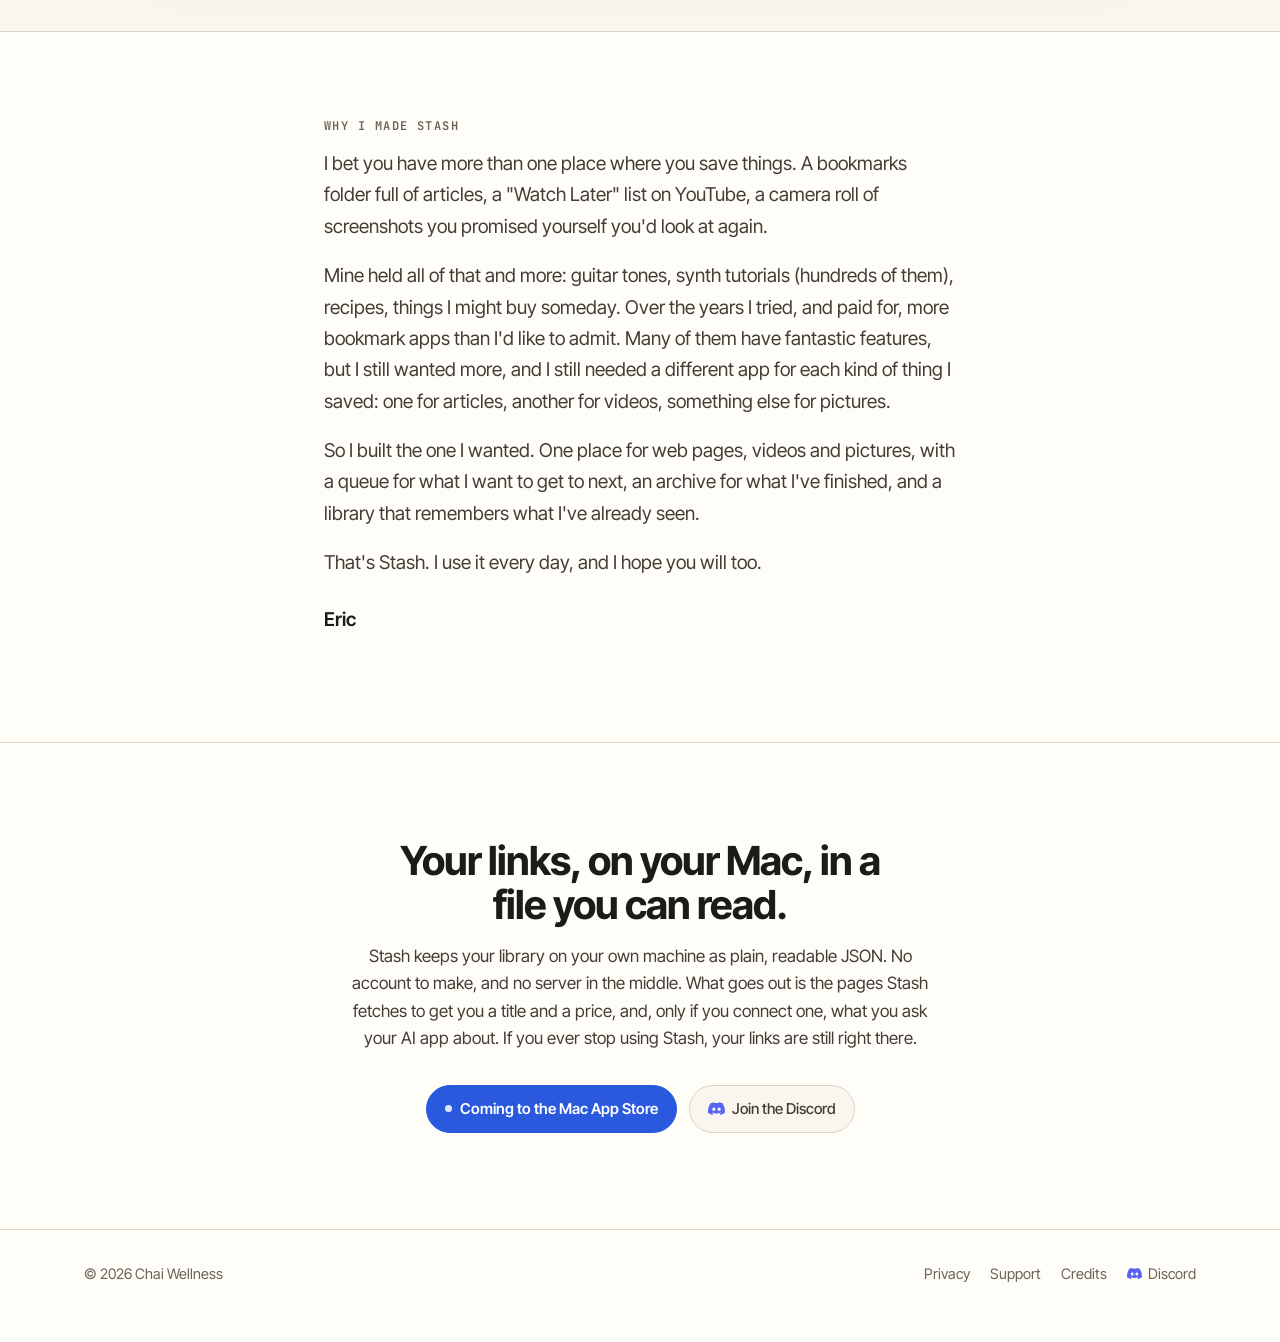
==== commit 0c494e4d: "Screenshots from Mac build 5 / iOS build 4" ====
--- a/index.html
+++ b/index.html
@@ -205,7 +205,6 @@
         <ul class="facts">
           <li>Keep a video and it&rsquo;s saved to that channel&rsquo;s folder, or put straight into your queue</li>
           <li>One key per decision: <kbd>q</kbd> queue, <kbd>m</kbd> file, <kbd>t</kbd> tag, <kbd>a</kbd> archive, <kbd>d</kbd> skip. Or Save all and Skip all</li>
-          <li>Saved parts of a series (Part 3, Lesson 7) stay together, in order</li>
           <li>Uses a free YouTube key that you set up once. <a href="support.html#youtube-key">Here&rsquo;s how</a></li>
         </ul>
       </div>
@@ -220,7 +219,7 @@
       <div class="copy">
         <div class="label">Shopping lists, if you want them</div>
         <h2>Saving up for something? It watches the price.</h2>
-        <p>Stash is a bookmark app first, so this stays out of the way until you ask for it. Call a folder <b>Shopping</b>, or switch on <b>Shopping list</b> from any folder&rsquo;s menu, and the links in it get prices. Stash checks them again about once a week and shows the old price beside the new one when something gets cheaper.</p>
+        <p>Stash is a bookmark app first, so this stays out of the way until you ask for it. Call a folder <b>Shopping</b>, or switch on <b>Shopping list</b> from any folder&rsquo;s menu, and the links in it get prices. Stash checks them again about once a week, shows the old price beside the new one when something gets cheaper, and gathers everything that did under <b>Price drops</b>, on your Mac, iPhone and iPad.</p>
         <ul class="facts">
           <li>Deals with a deadline count down. Stash reads the end date off the store&rsquo;s page when the store lists one, as bundle stores usually do, and you can type a date in when it doesn&rsquo;t. &ldquo;Ends in 3 days&rdquo; stands out as it gets close</li>
           <li>Must have, Want and Someday, each with a running total</li>
@@ -305,12 +304,12 @@
       <div class="copy">
         <div class="label">Built for the keyboard</div>
         <h2>Every action has a key.</h2>
-        <p><span data-keytotal>73</span> of them, and you never have to learn one: press <kbd>?</kbd> for the list, or <span class="chord"><kbd>⌘</kbd><kbd>K</kbd></span> and type what you want done. The ones that work from anywhere on your Mac are yours to change.</p>
+        <p><span data-keytotal>81</span> of them, and you never have to learn one: press <kbd>?</kbd> for the list, or <span class="chord"><kbd>⌘</kbd><kbd>K</kbd></span> and type what you want done. The ones that work from anywhere on your Mac are yours to change.</p>
       </div>
       <div class="shot zoom"><picture><source srcset="img/mac-palette-zoom-dark.webp" media="(prefers-color-scheme: dark)"><img src="img/mac-palette-zoom.webp" width="1080" height="1120" alt="The command palette in Stash, opened with Command-K over a selected link, listing what you can do to it and the key for each" loading="lazy" data-full="img/mac-palette.webp" data-full-dark="img/mac-palette-dark.webp"></picture></div>
     </div>
     <!-- KEYS:start (generated by scripts/site_keys.py — edit that, not this) -->
-<div class="keys-grid" data-keycount="73">
+<div class="keys-grid" data-keycount="81">
 <div class="kgroup"><h3>Anywhere on your Mac</h3><ul><li><span class="kl">Save the tab you’re on</span><span class="kc"><kbd>⌃</kbd><kbd>⌘</kbd><kbd>S</kbd></span></li><li><span class="kl">Search everything you’ve saved</span><span class="kc"><kbd>⌃</kbd><kbd>⌘</kbd><kbd>F</kbd></span></li><li><span class="kl">Bring up the sidebar</span><span class="kc"><kbd>⌃</kbd><kbd>⌘</kbd><kbd>L</kbd></span></li><li><span class="kl">Clip part of the screen</span><span class="kc"><kbd>⌃</kbd><kbd>⌥</kbd><kbd>⌘</kbd><kbd>I</kbd></span></li><li><span class="kl">Play or pause, from any app</span><span class="kc"><kbd>⌃</kbd><kbd>⌥</kbd><kbd>⌘</kbd><kbd>Space</kbd></span></li></ul></div>
 <div class="kgroup"><h3>Getting around</h3><ul><li><span class="kl">Do anything by name</span><span class="kc"><kbd>⌘</kbd><kbd>K</kbd></span></li><li><span class="kl">See every shortcut</span><span class="kc"><kbd>?</kbd></span></li><li><span class="kl">Jump straight to a view</span><span class="kc"><kbd>1</kbd><span class="kor">to</span><kbd>9</kbd></span></li><li><span class="kl">Undo a move, tag or delete</span><span class="kc"><kbd>⌘</kbd><kbd>Z</kbd></span></li></ul></div>
 <div class="kgroup"><h3>On a link</h3><ul><li><span class="kl">Move it to a folder</span><span class="kc"><kbd>m</kbd></span></li><li><span class="kl">Tag it</span><span class="kc"><kbd>t</kbd></span></li><li><span class="kl">Mark it seen or unseen</span><span class="kc"><kbd>u</kbd></span></li><li><span class="kl">Archive it, kept but out of the way</span><span class="kc"><kbd>a</kbd></span></li><li><span class="kl">Snooze it until a date</span><span class="kc"><kbd>z</kbd></span></li><li><span class="kl">Put it in the queue</span><span class="kc"><kbd>q</kbd></span></li></ul></div>
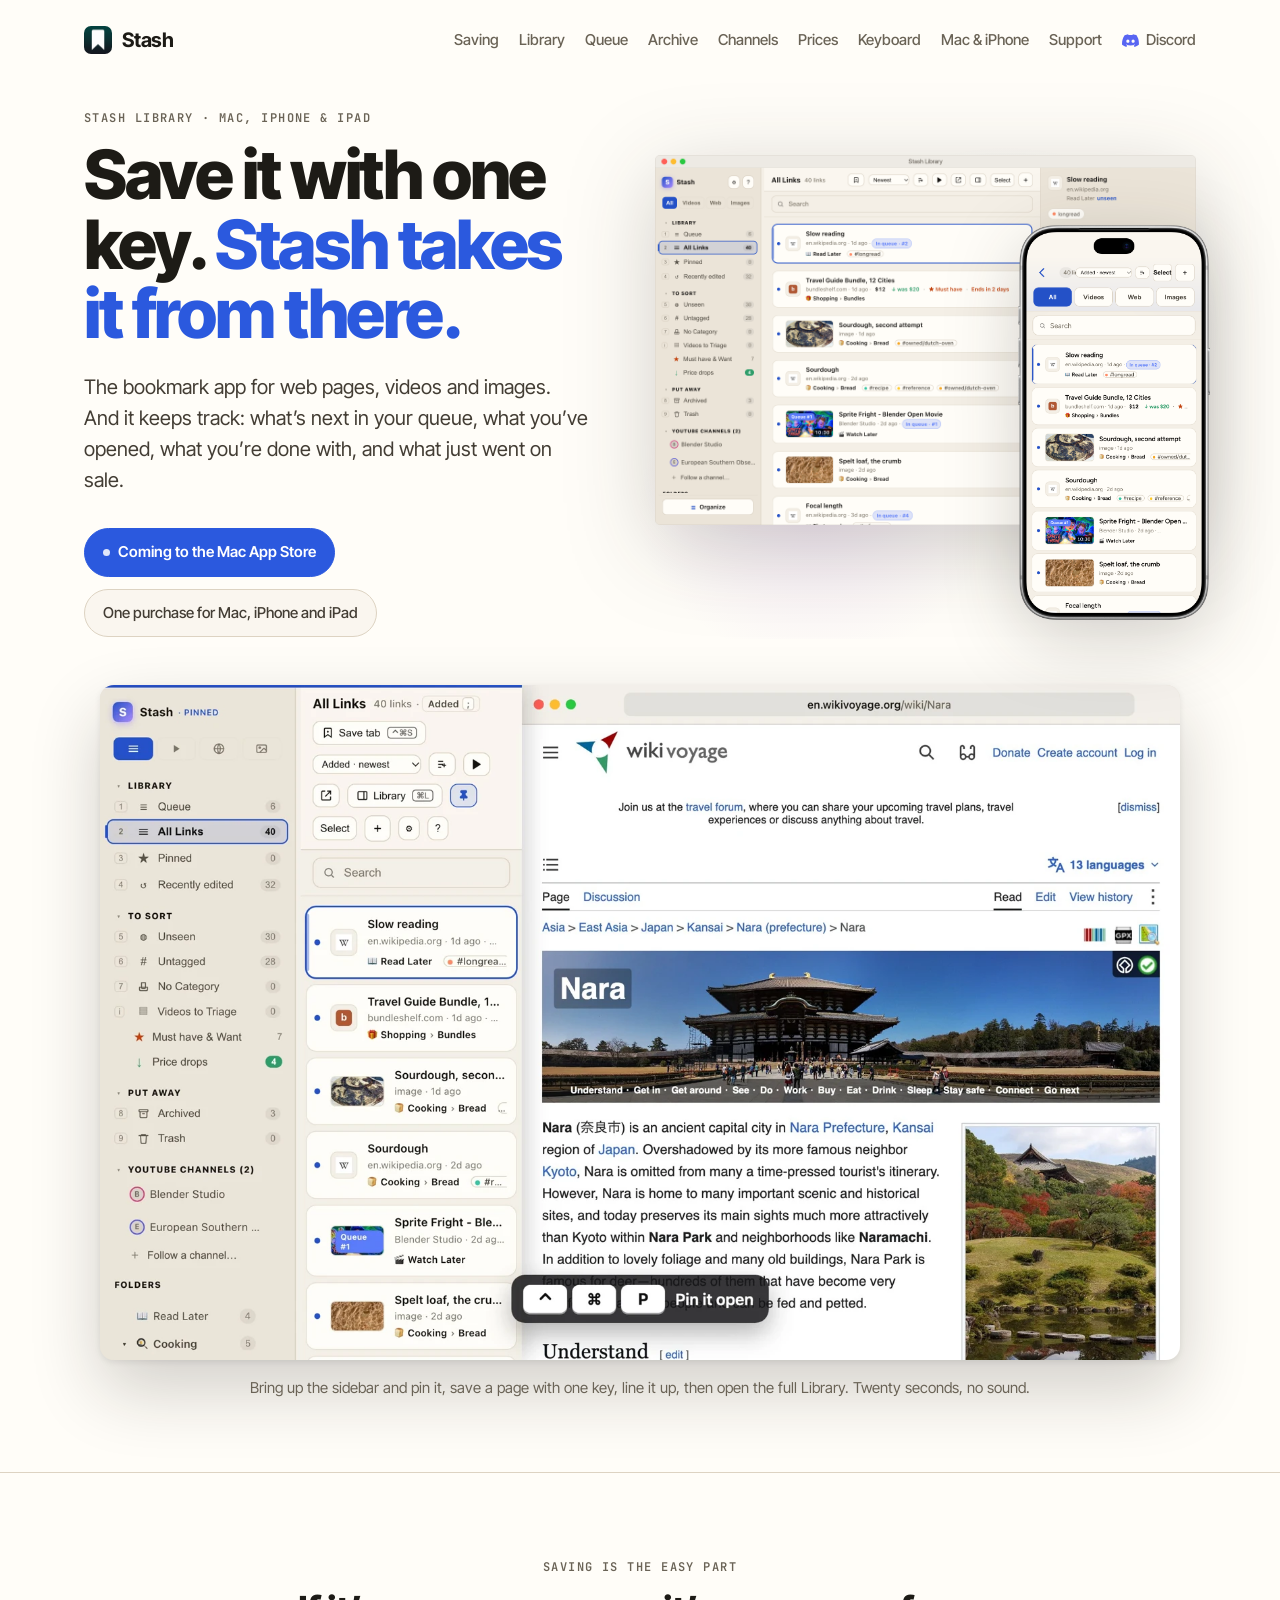
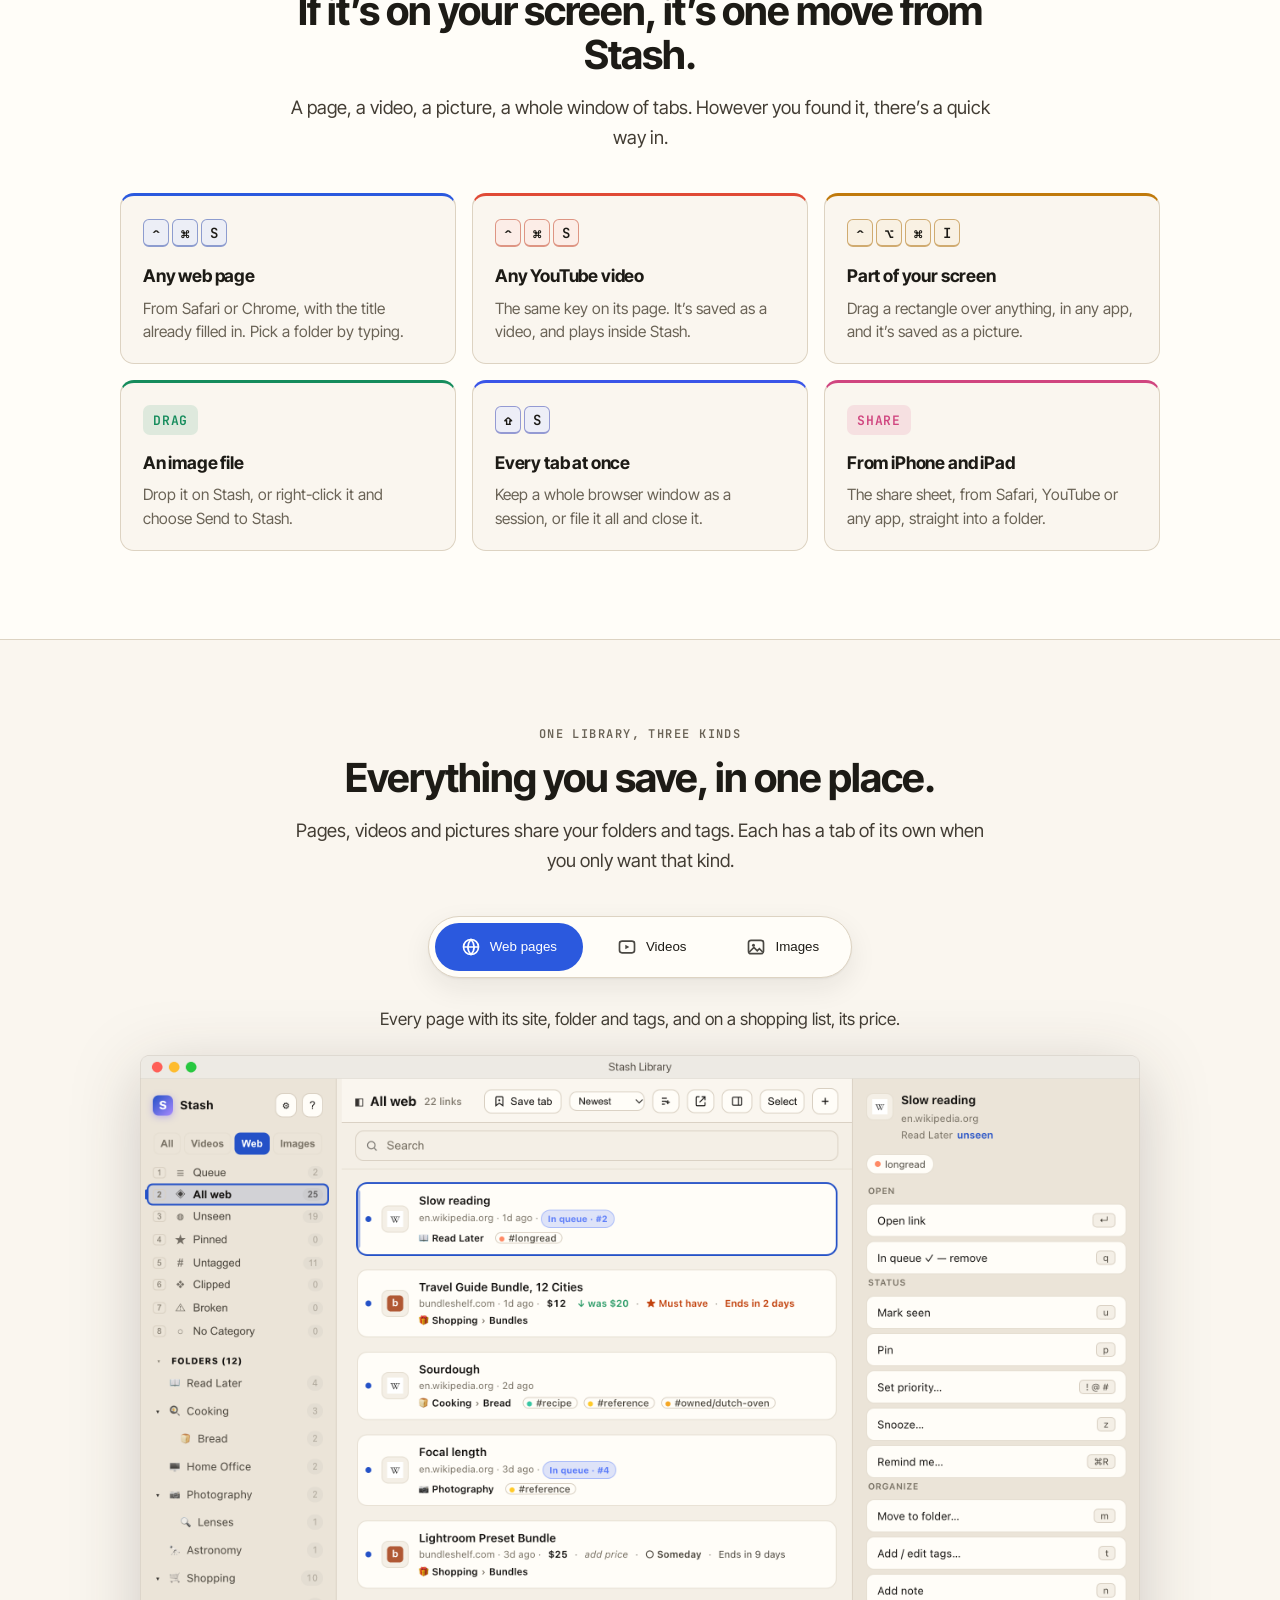
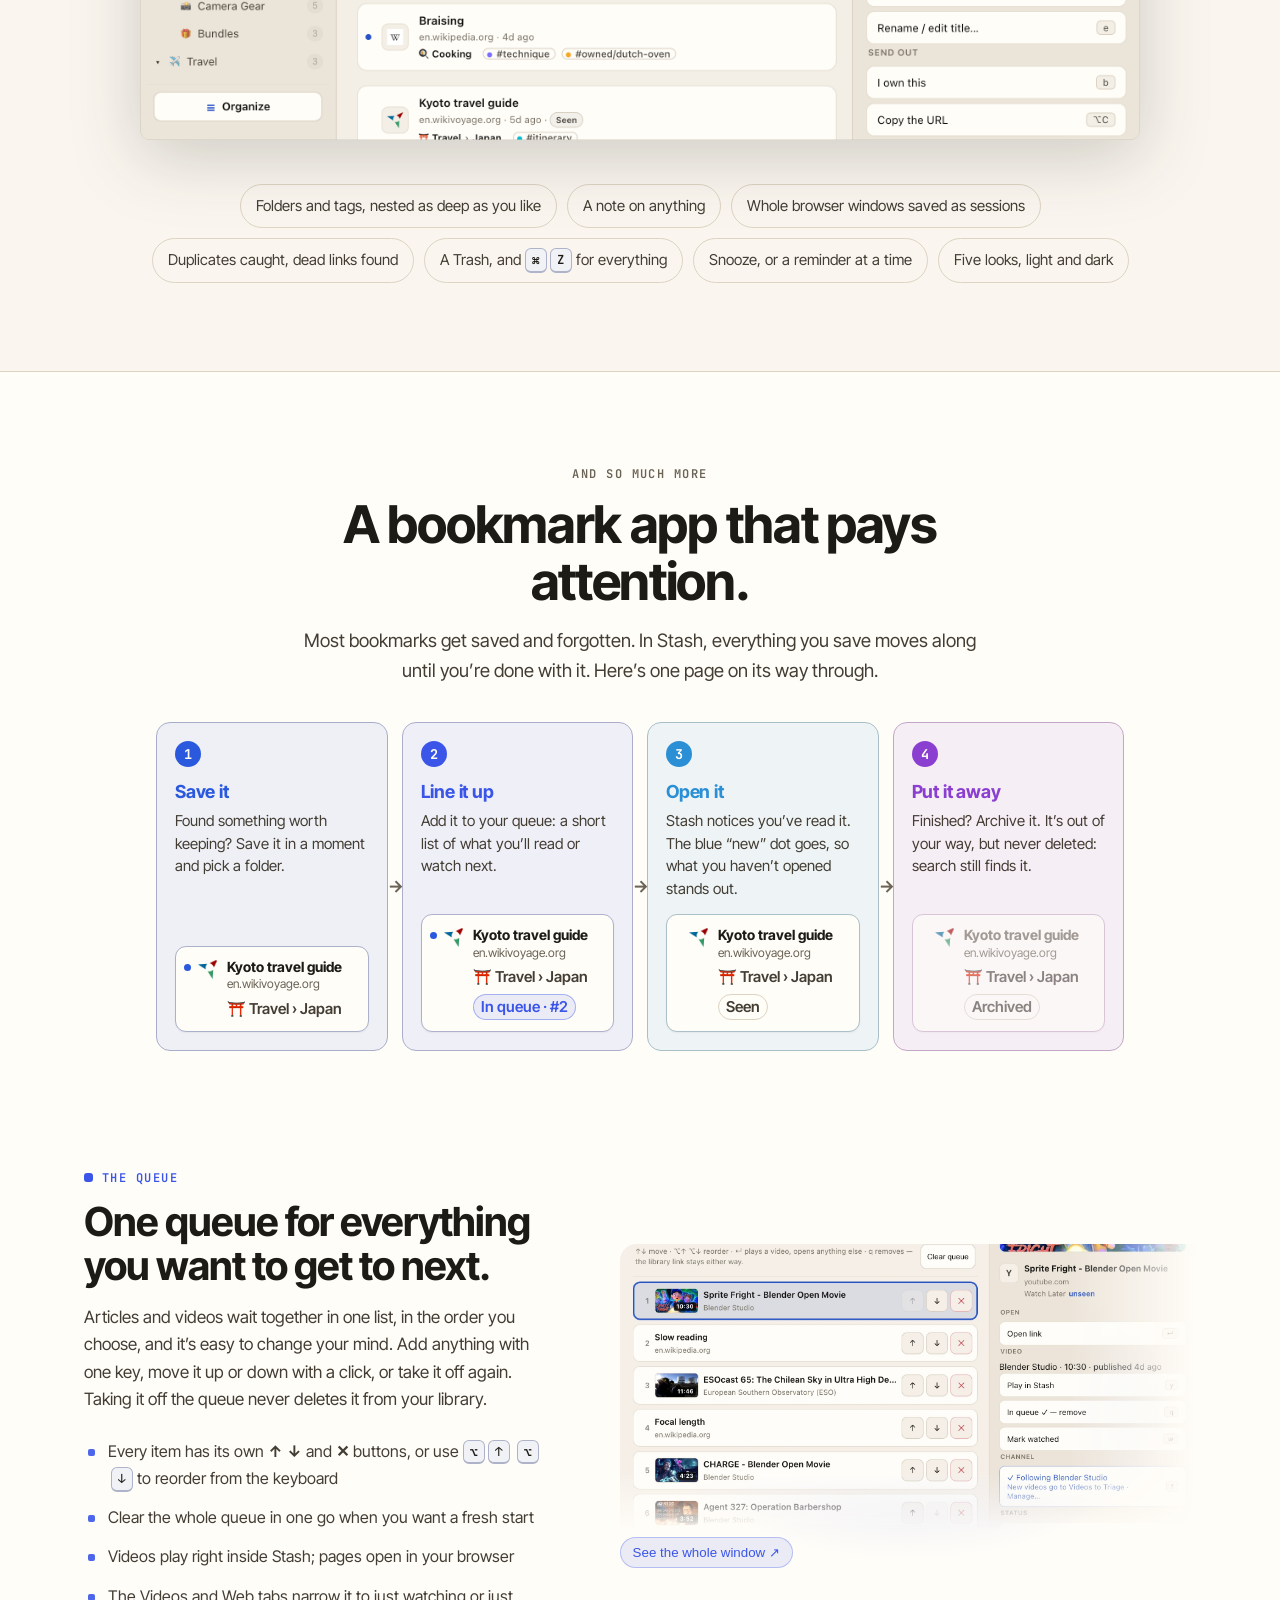
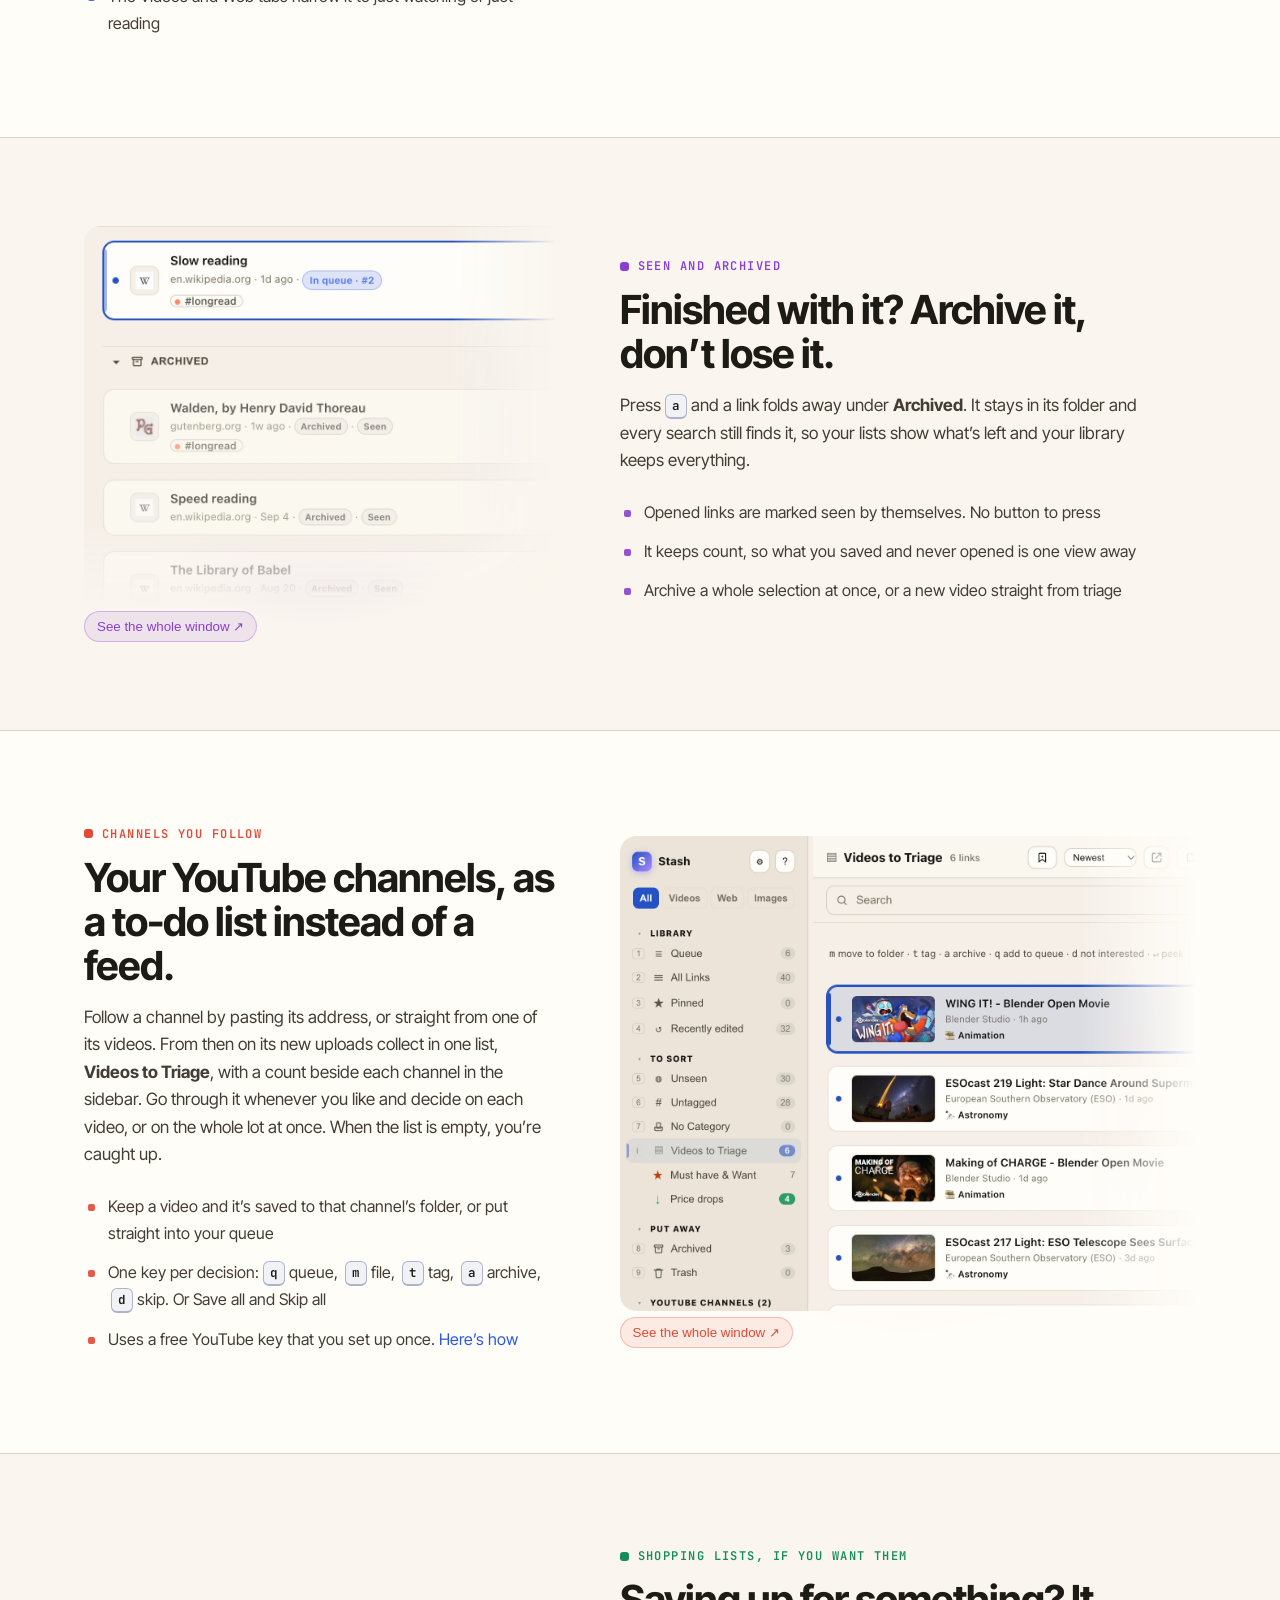
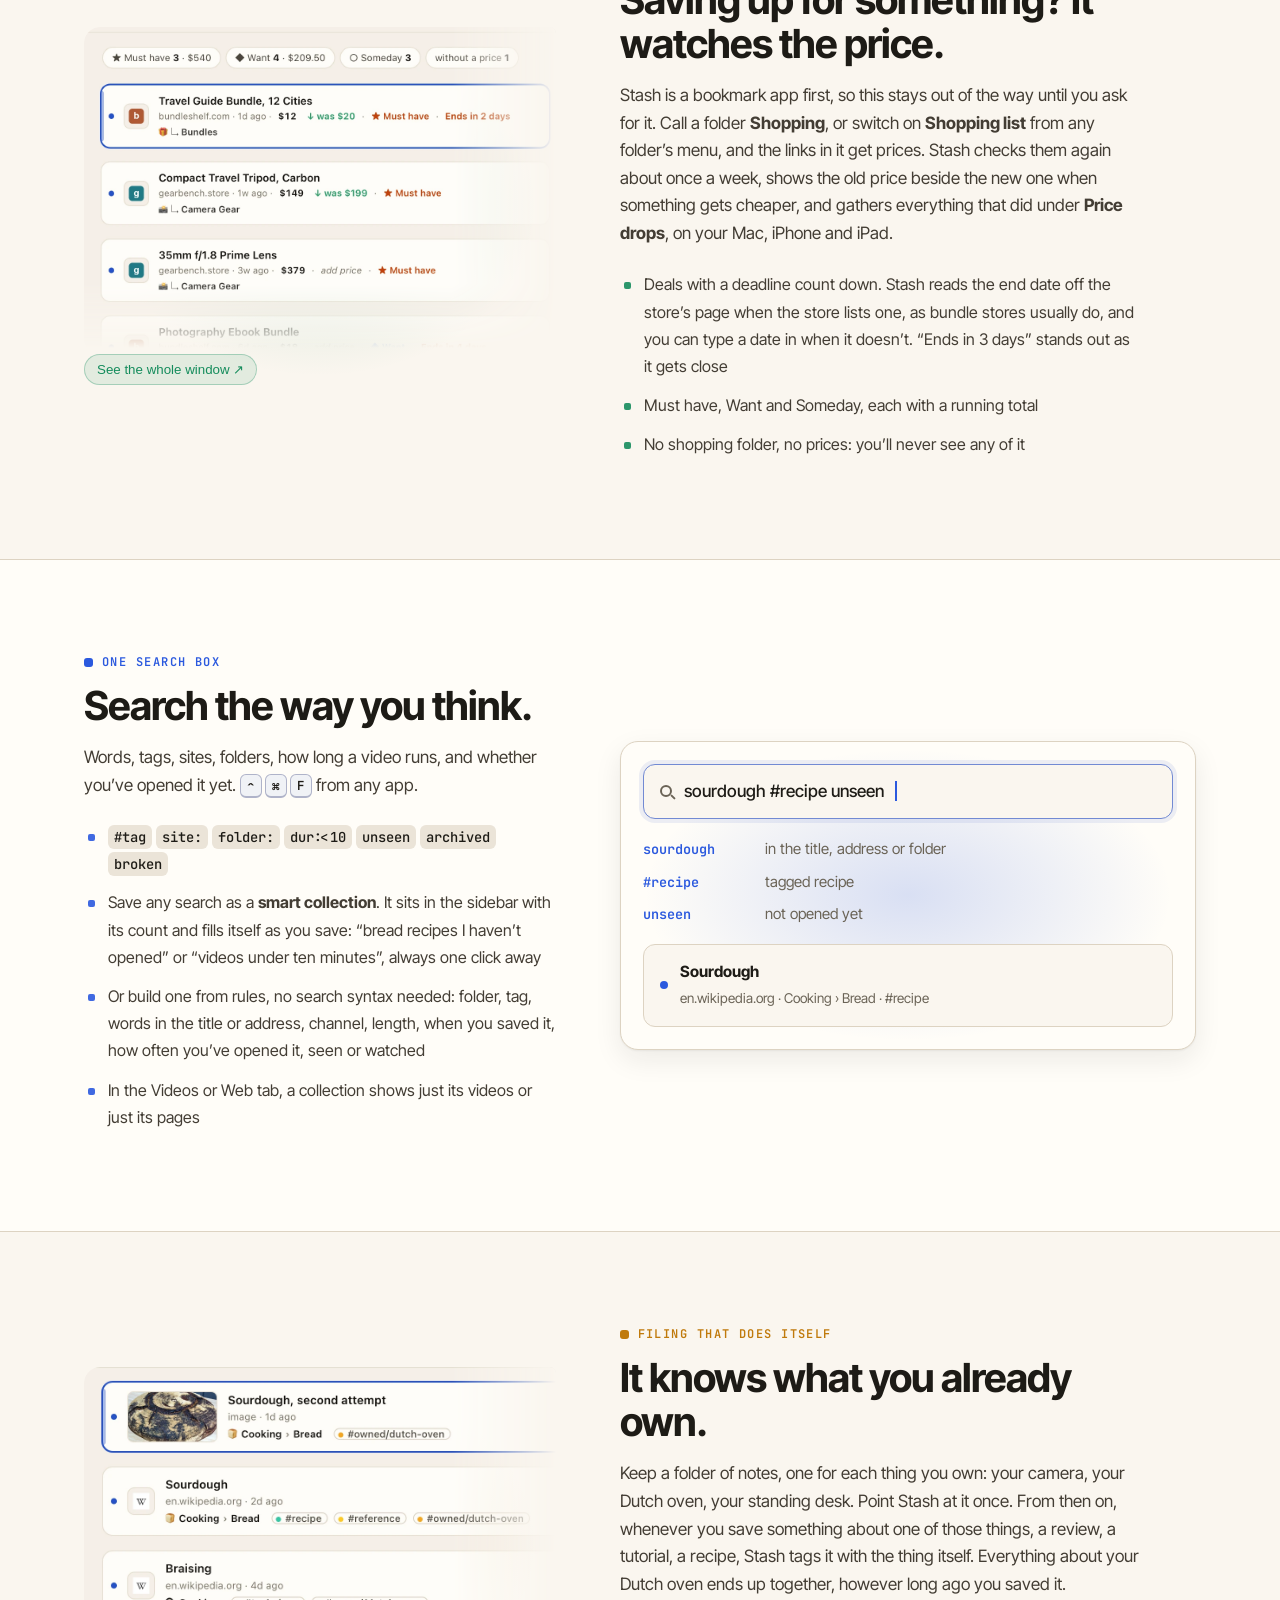
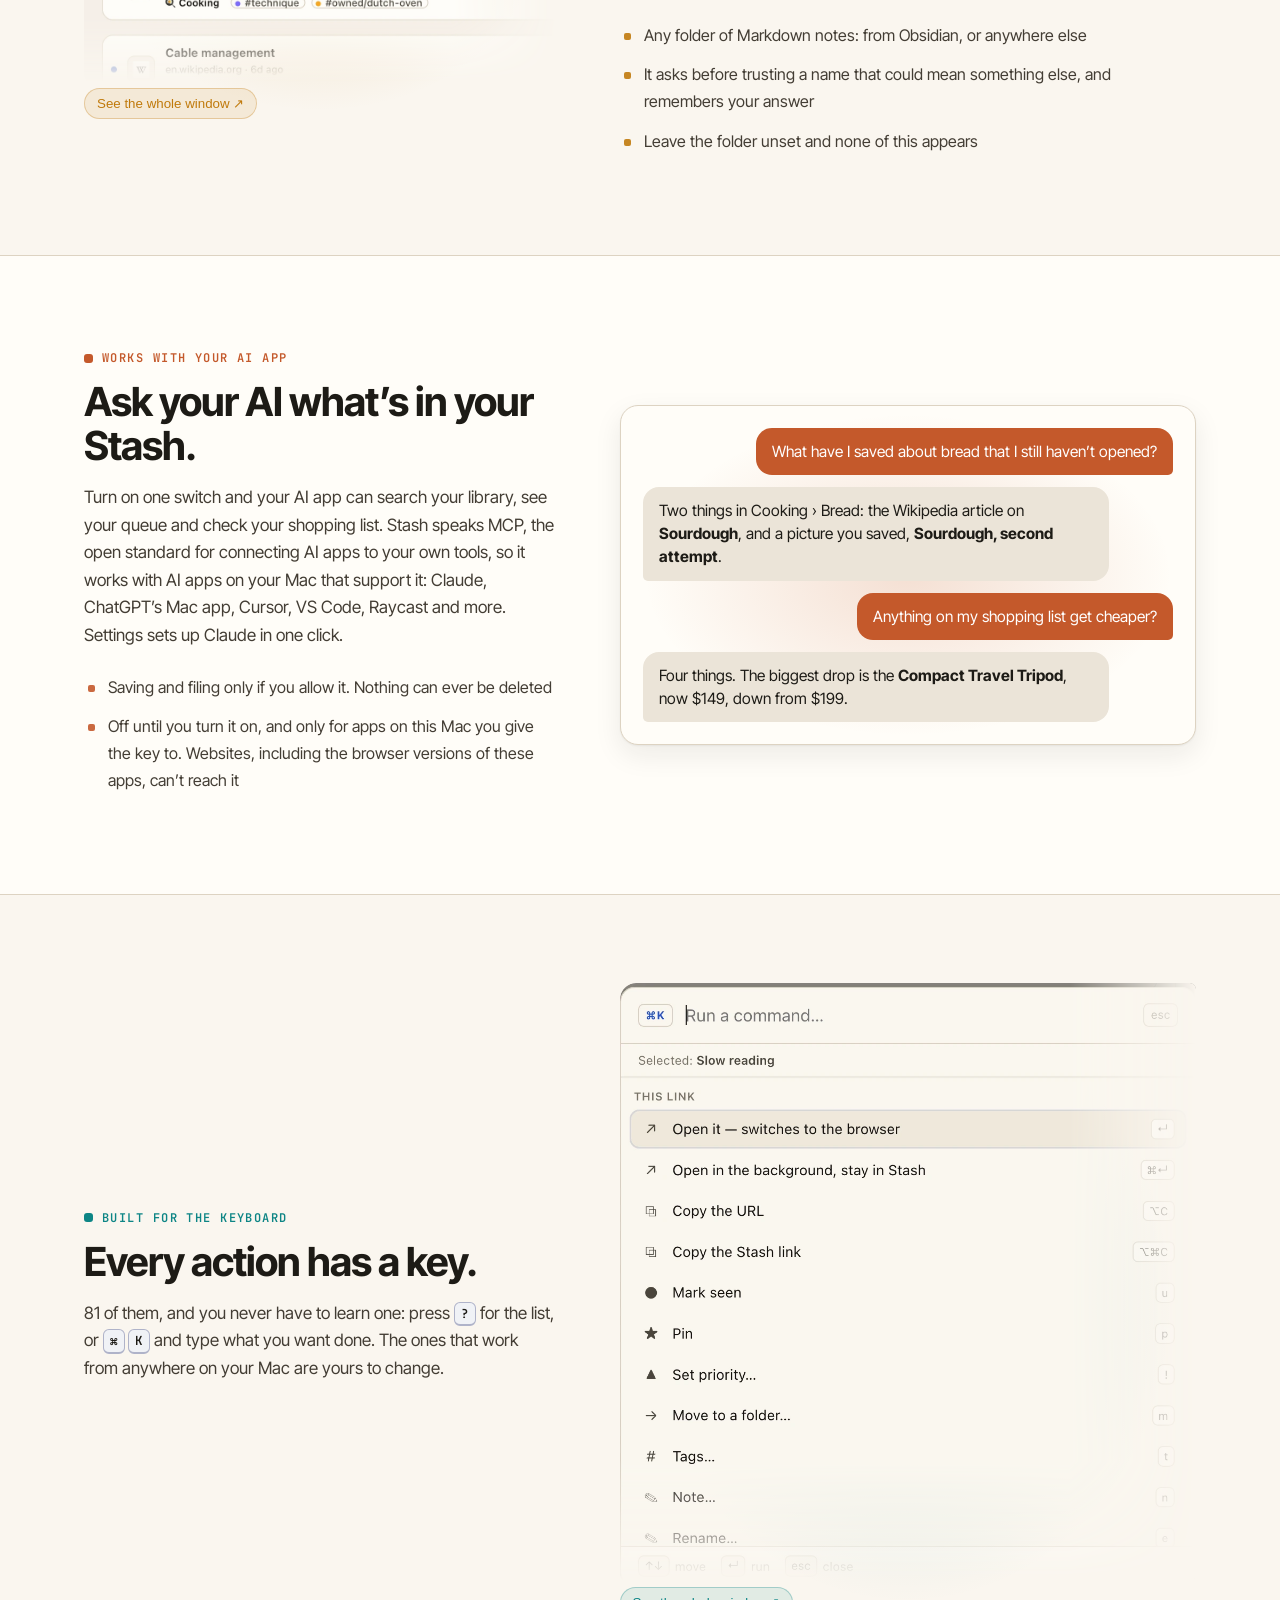
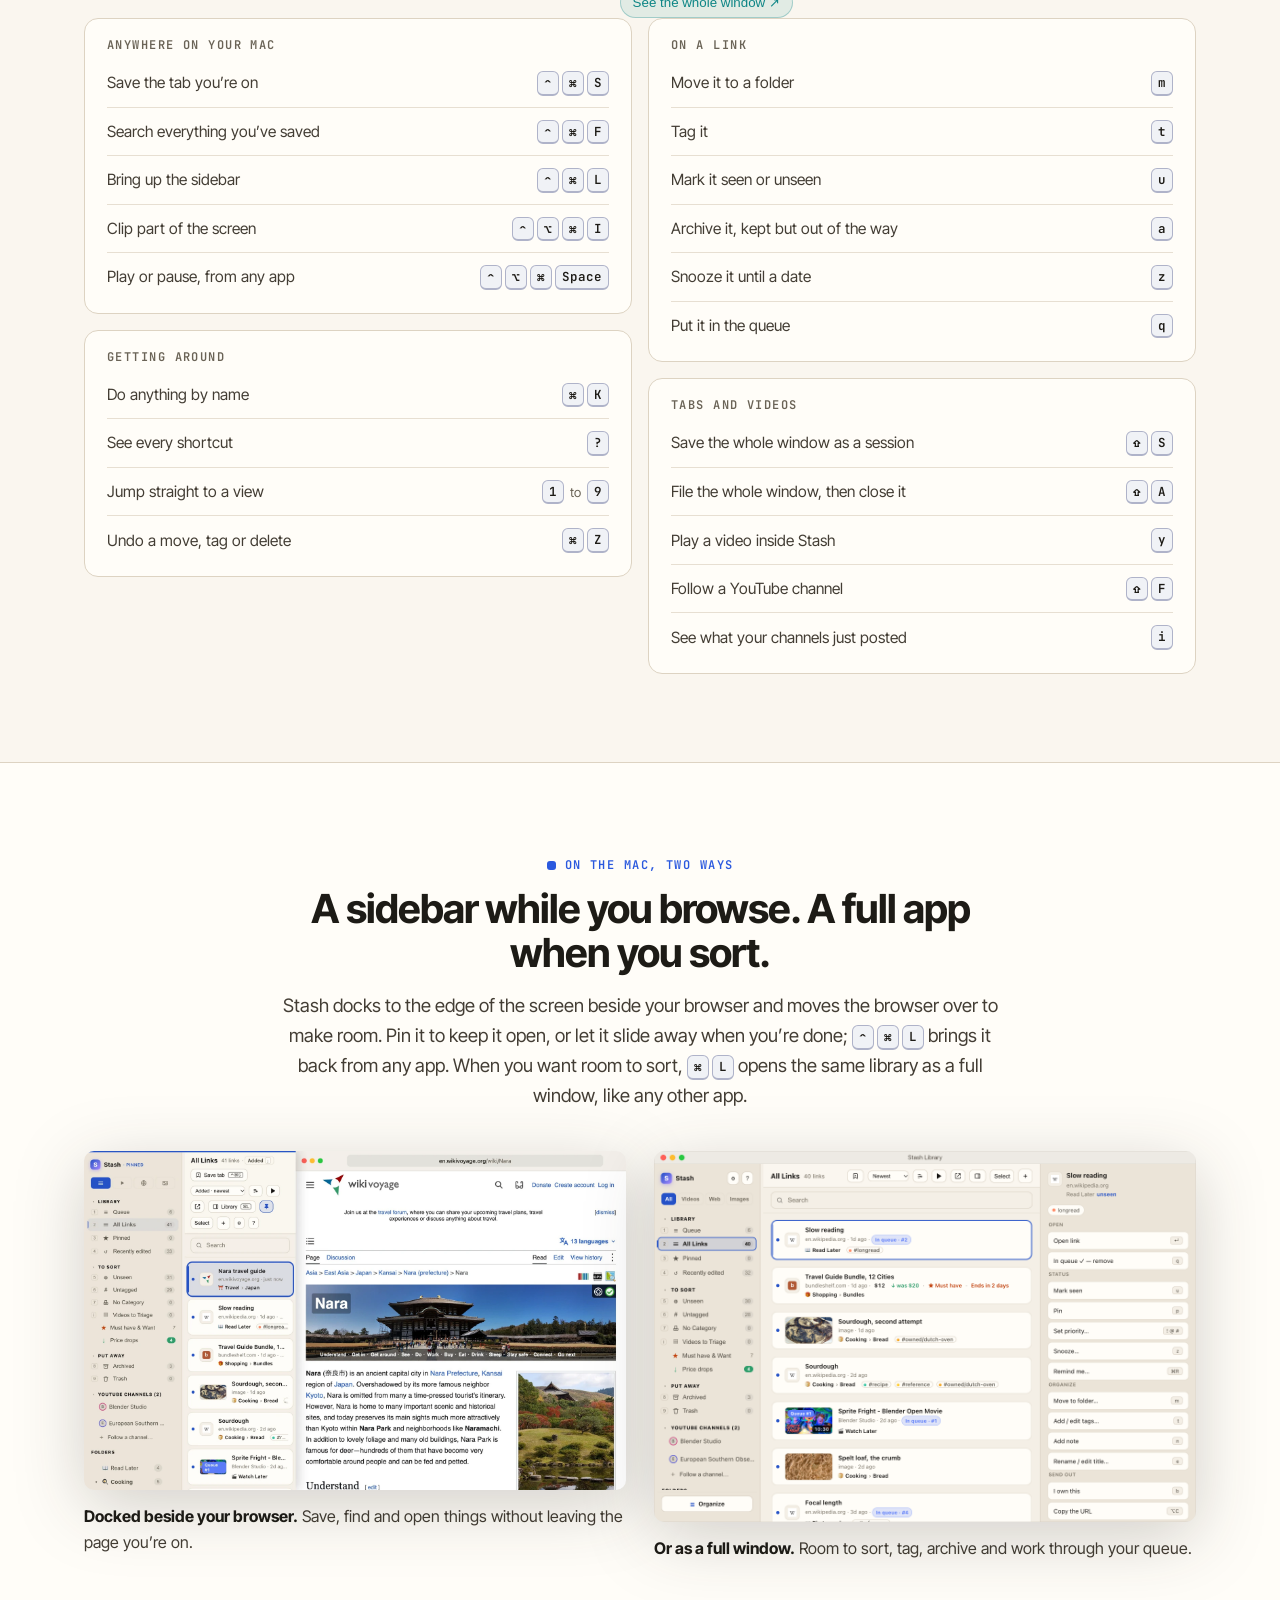
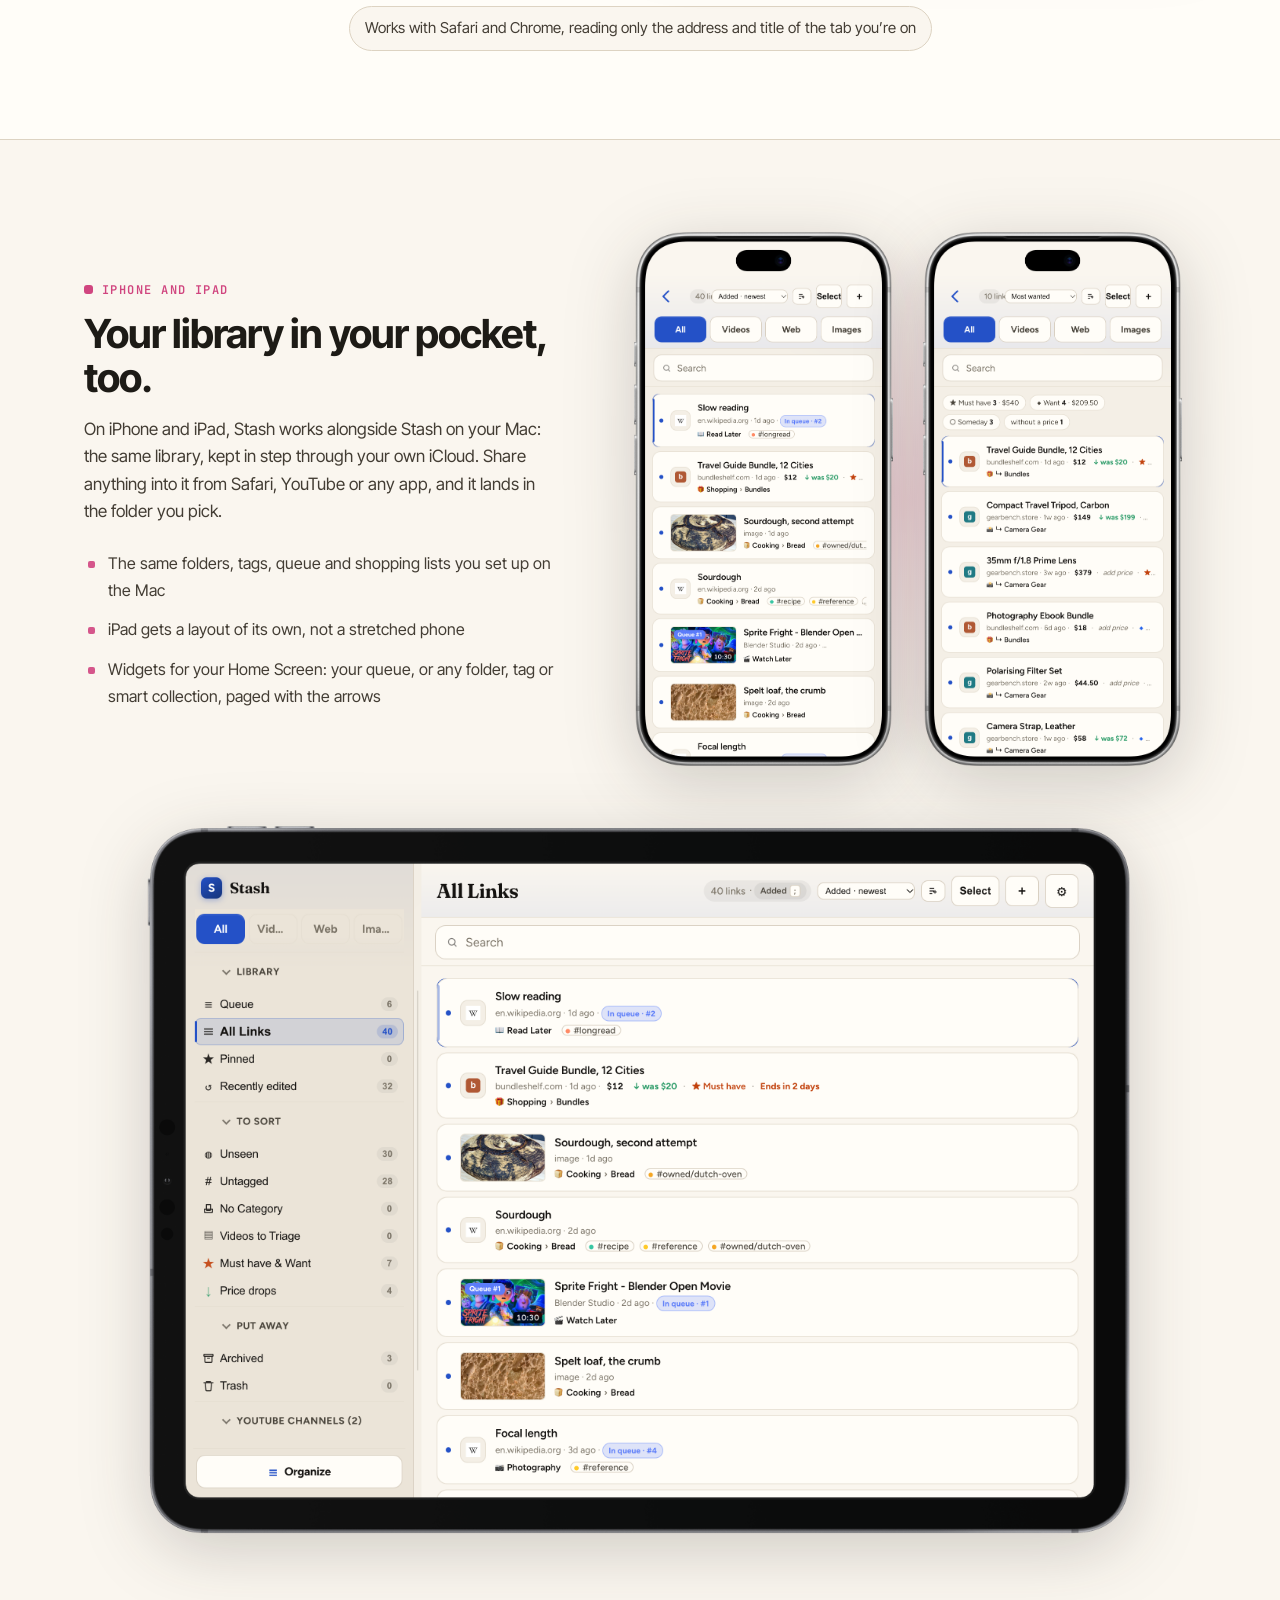
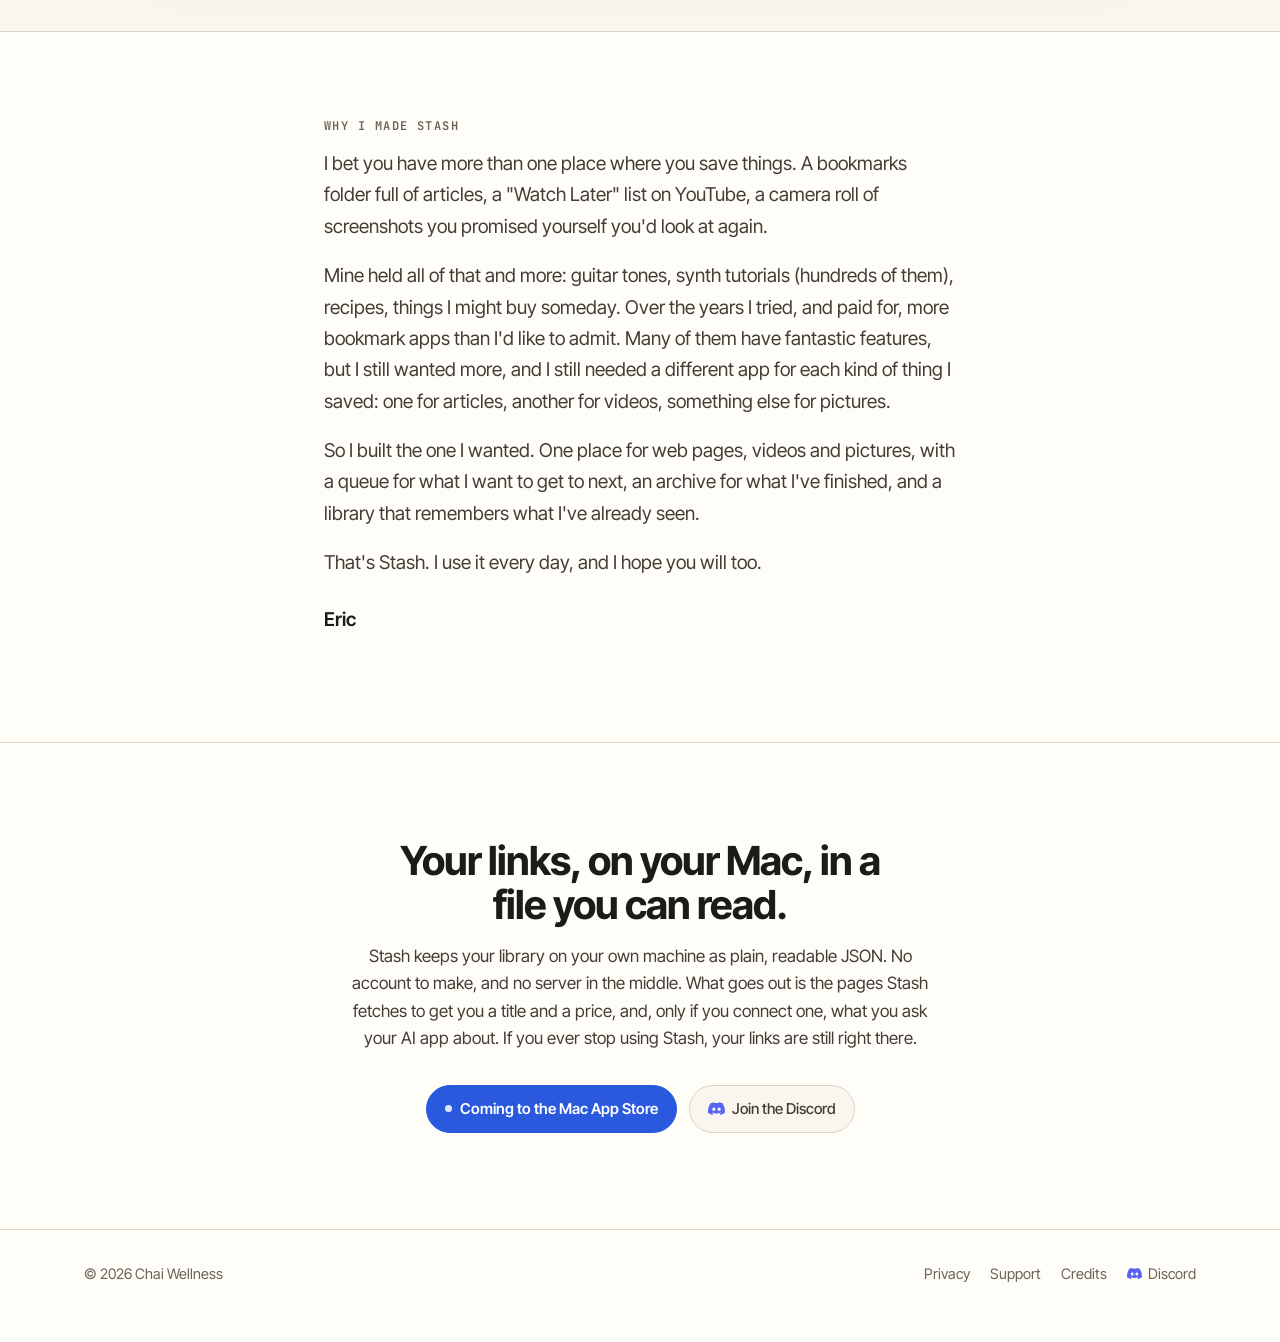
==== commit 460fca46: "Widgets, now that testers have iOS build 5" ====
--- a/index.html
+++ b/index.html
@@ -348,6 +348,7 @@
         <ul class="facts">
           <li>The same folders, tags, queue and shopping lists you set up on the Mac</li>
           <li>iPad gets a layout of its own, not a stretched phone</li>
+          <li>Widgets for your Home Screen: your queue, or any folder, tag or smart collection, paged with the arrows</li>
         </ul>
       </div>
       <div class="shot phones">
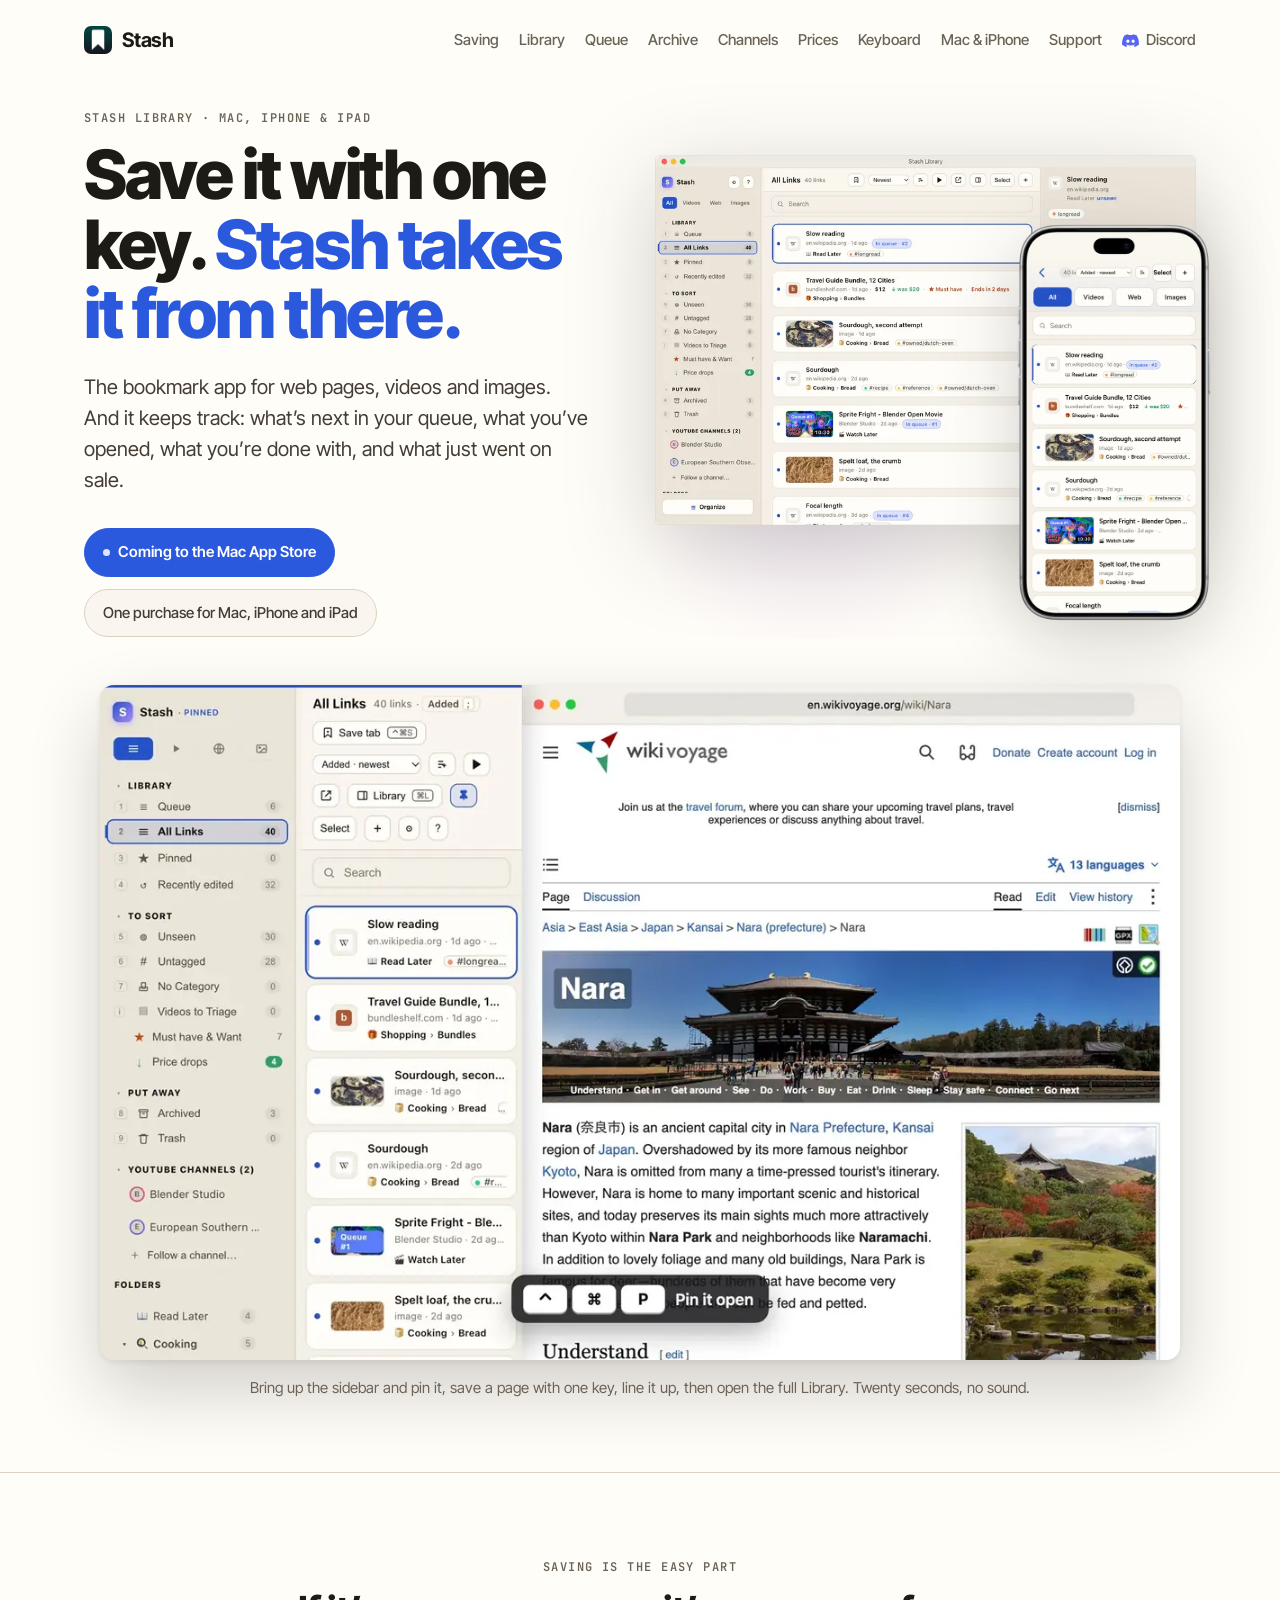
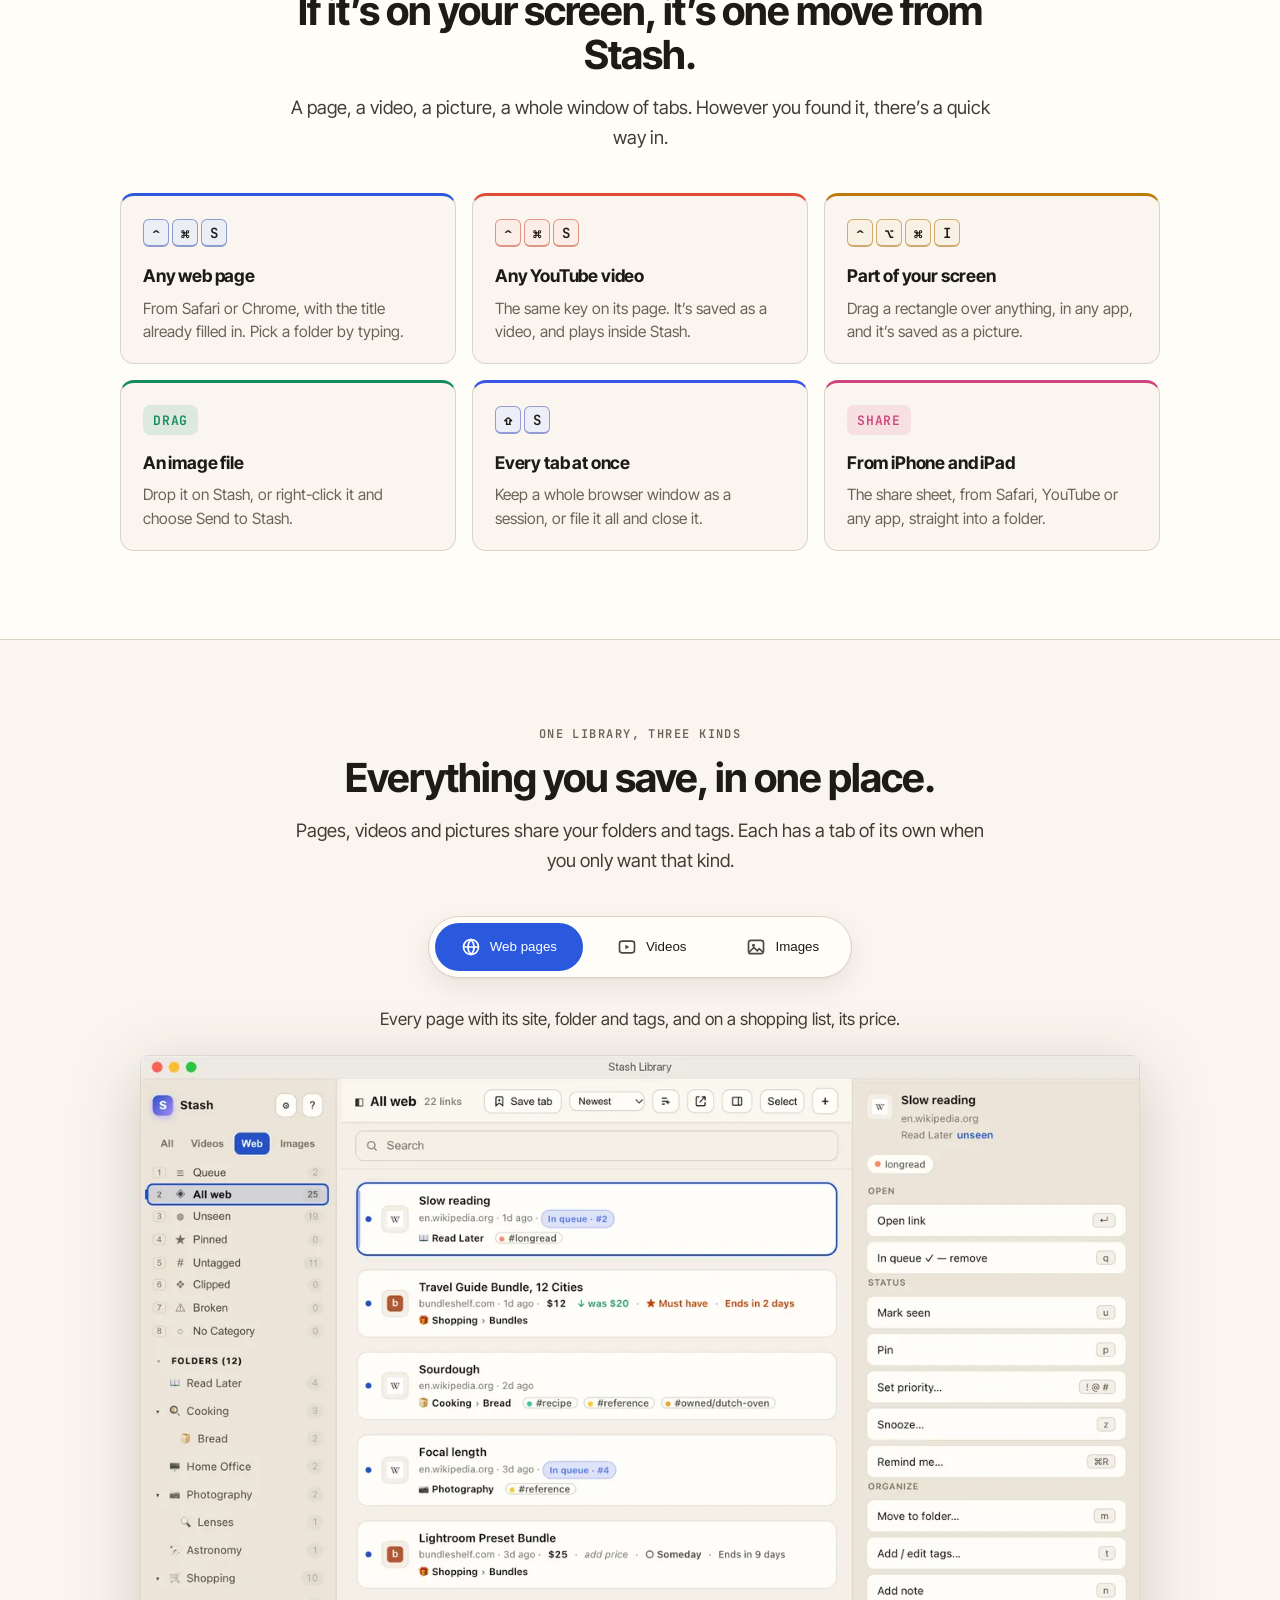
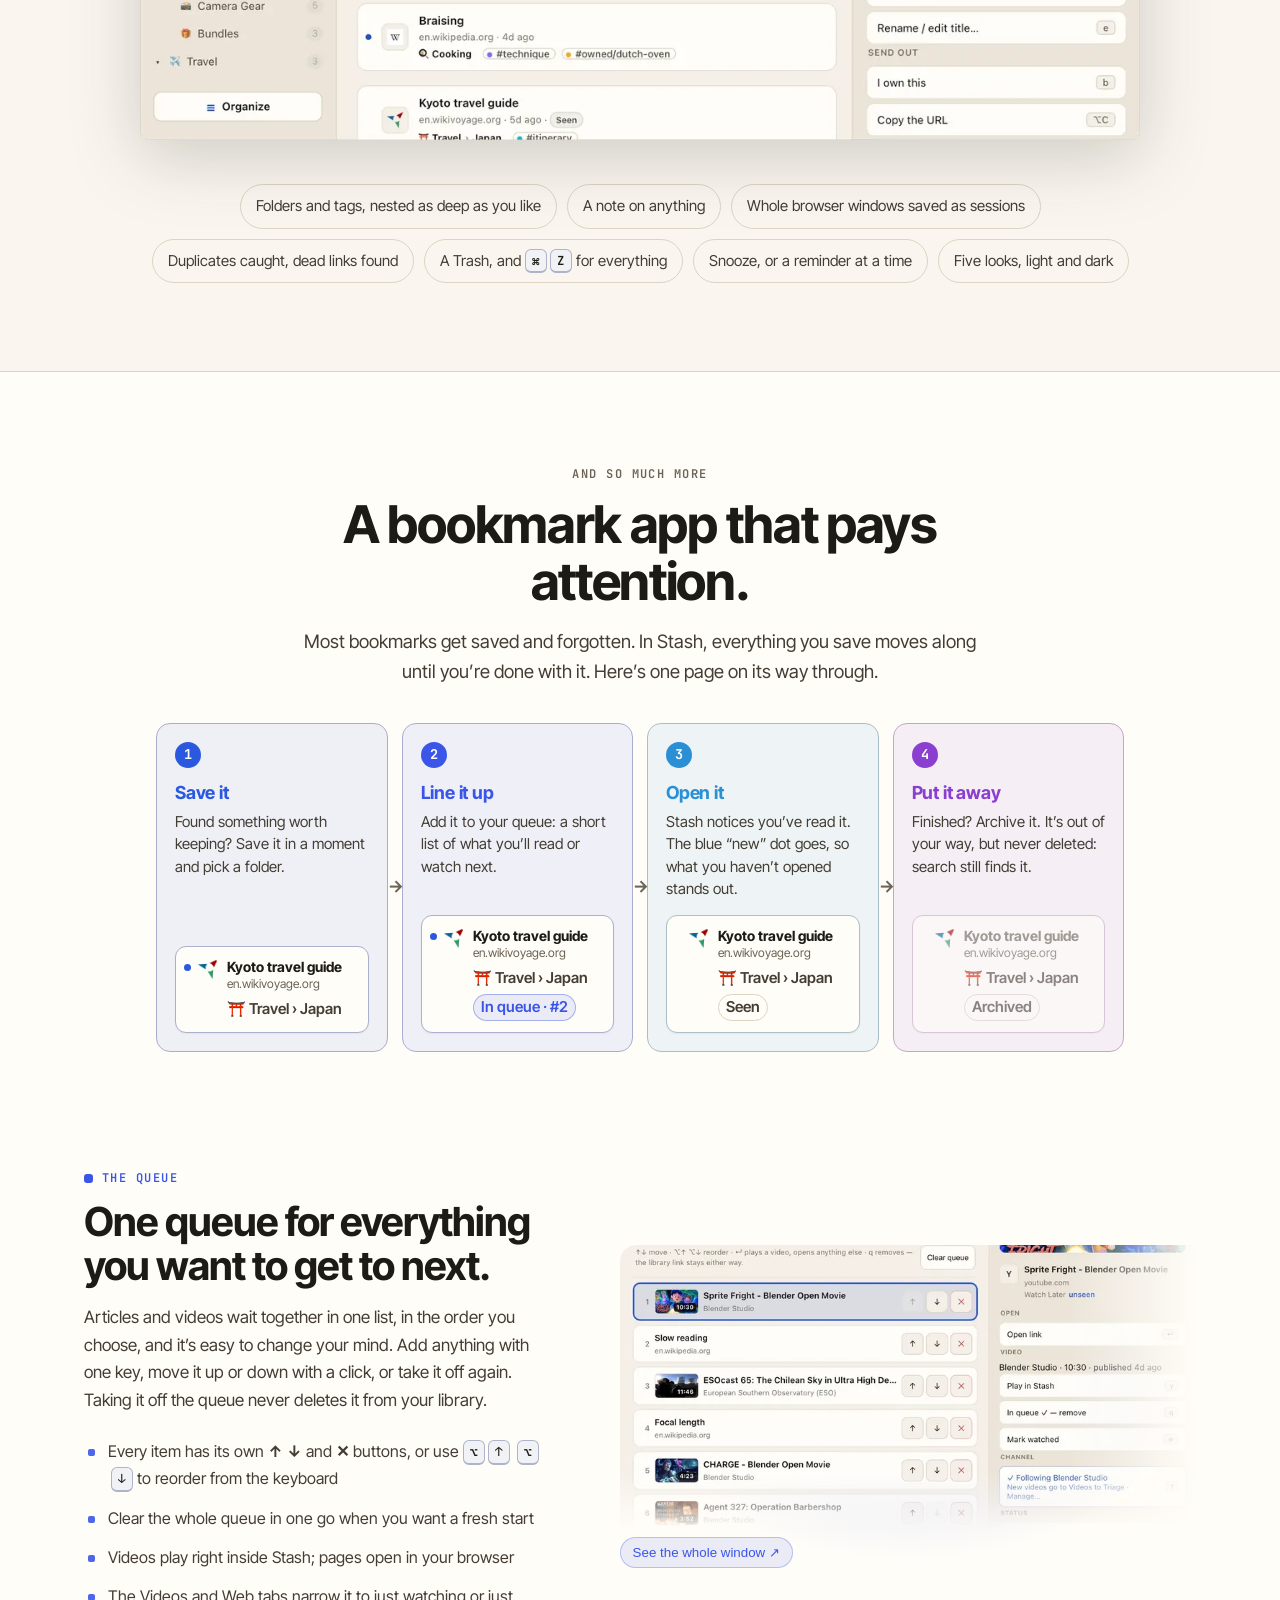
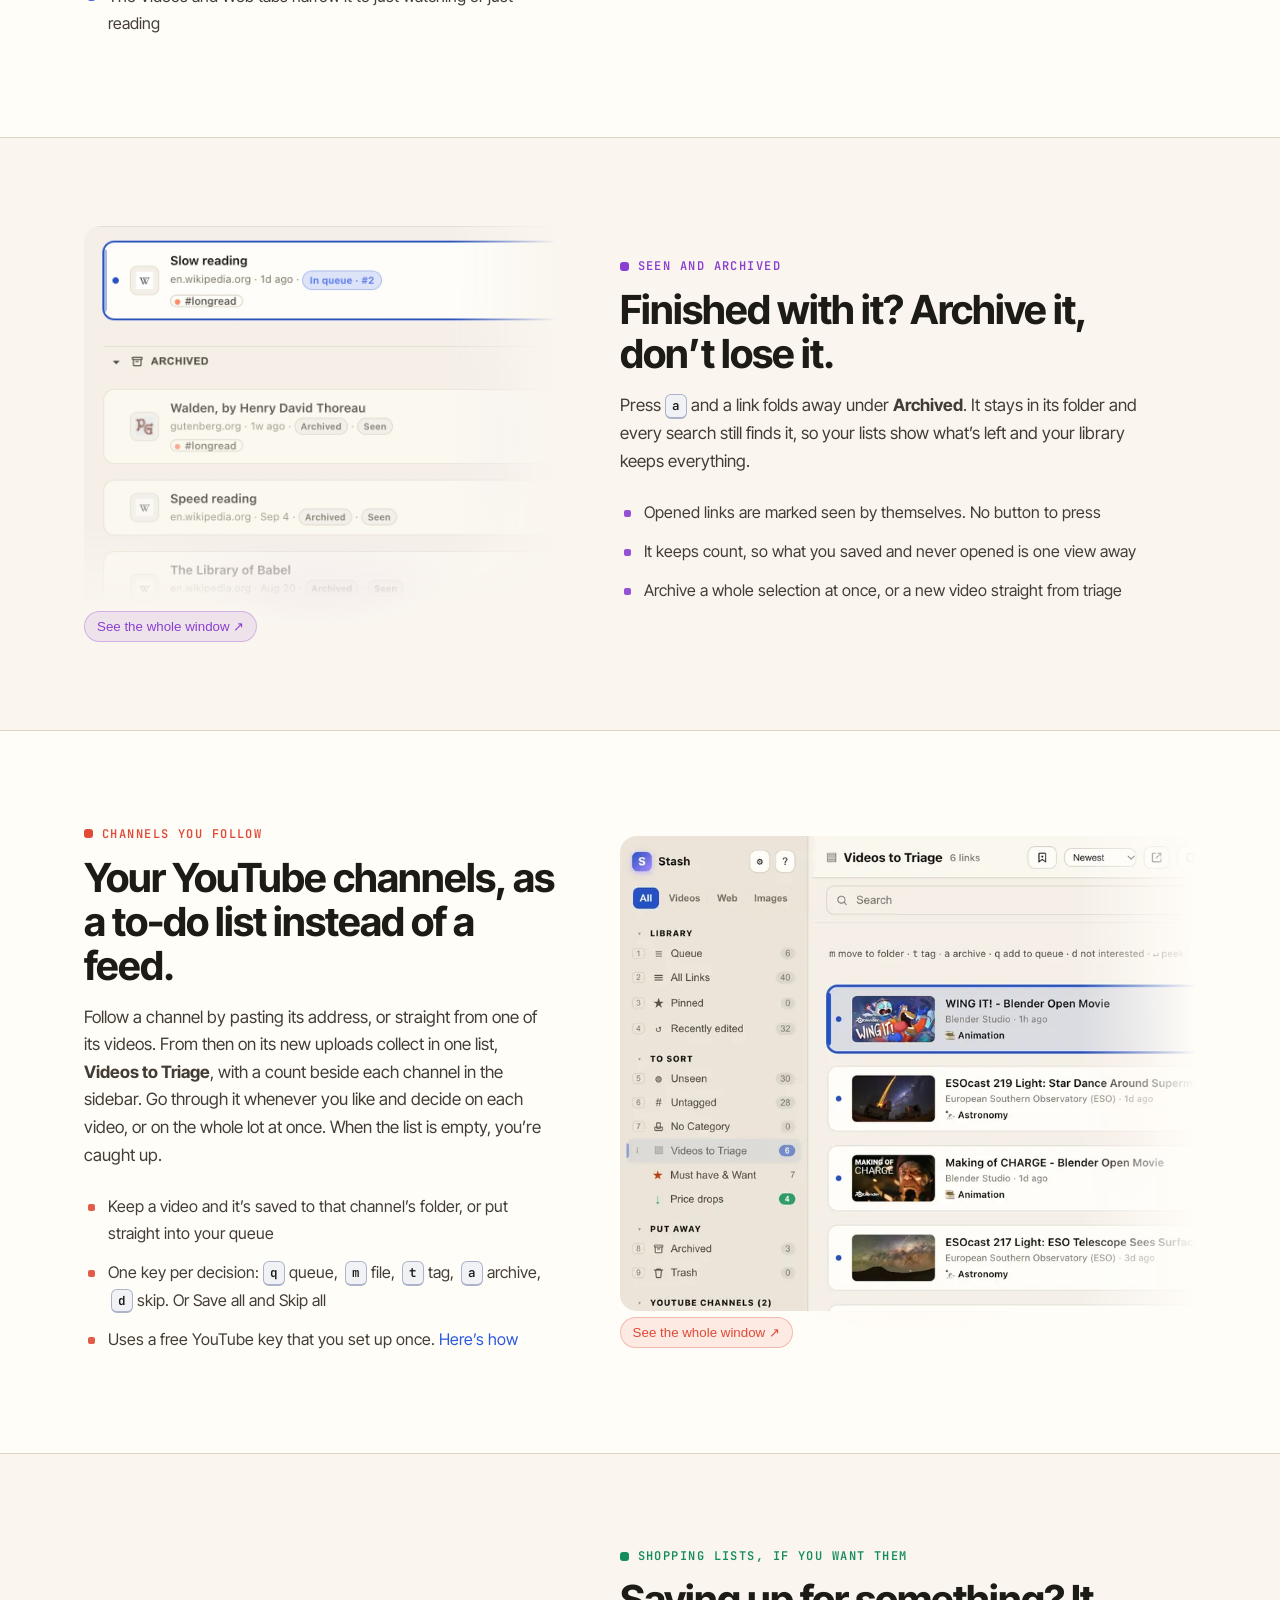
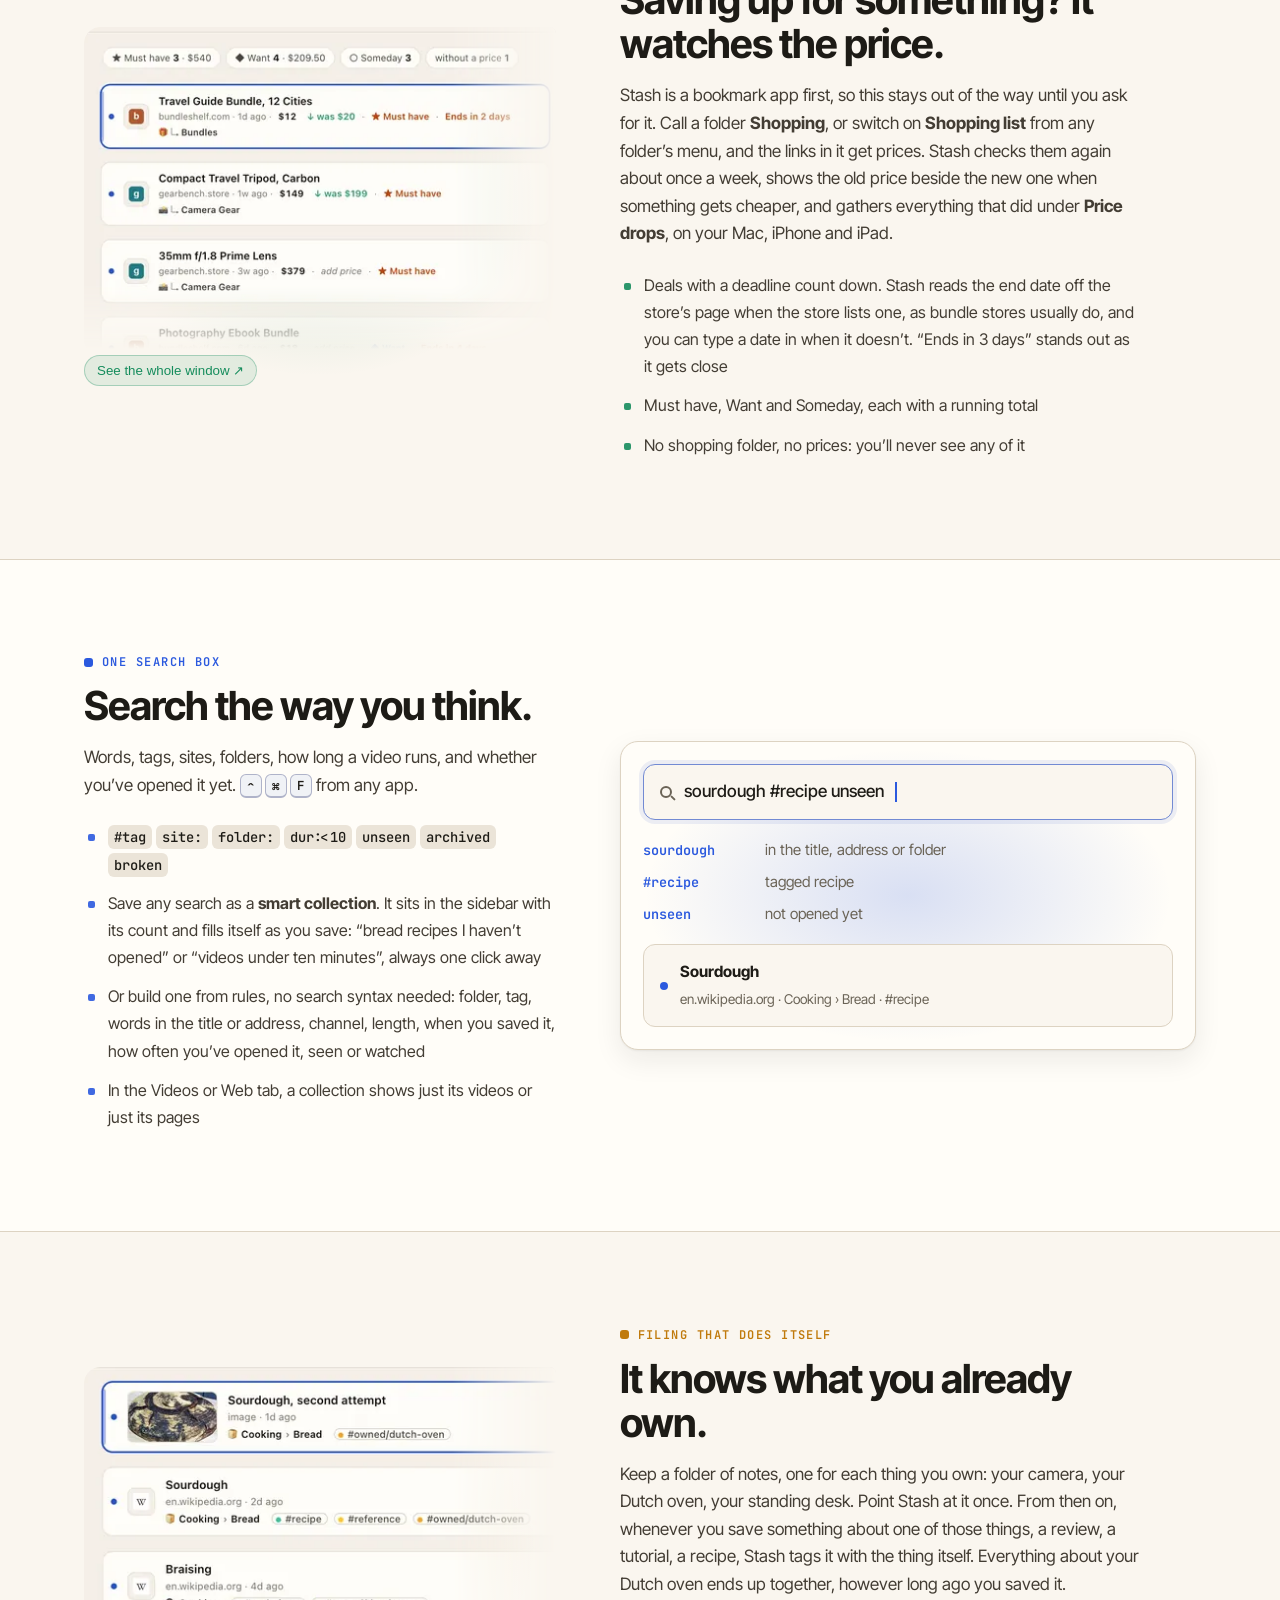
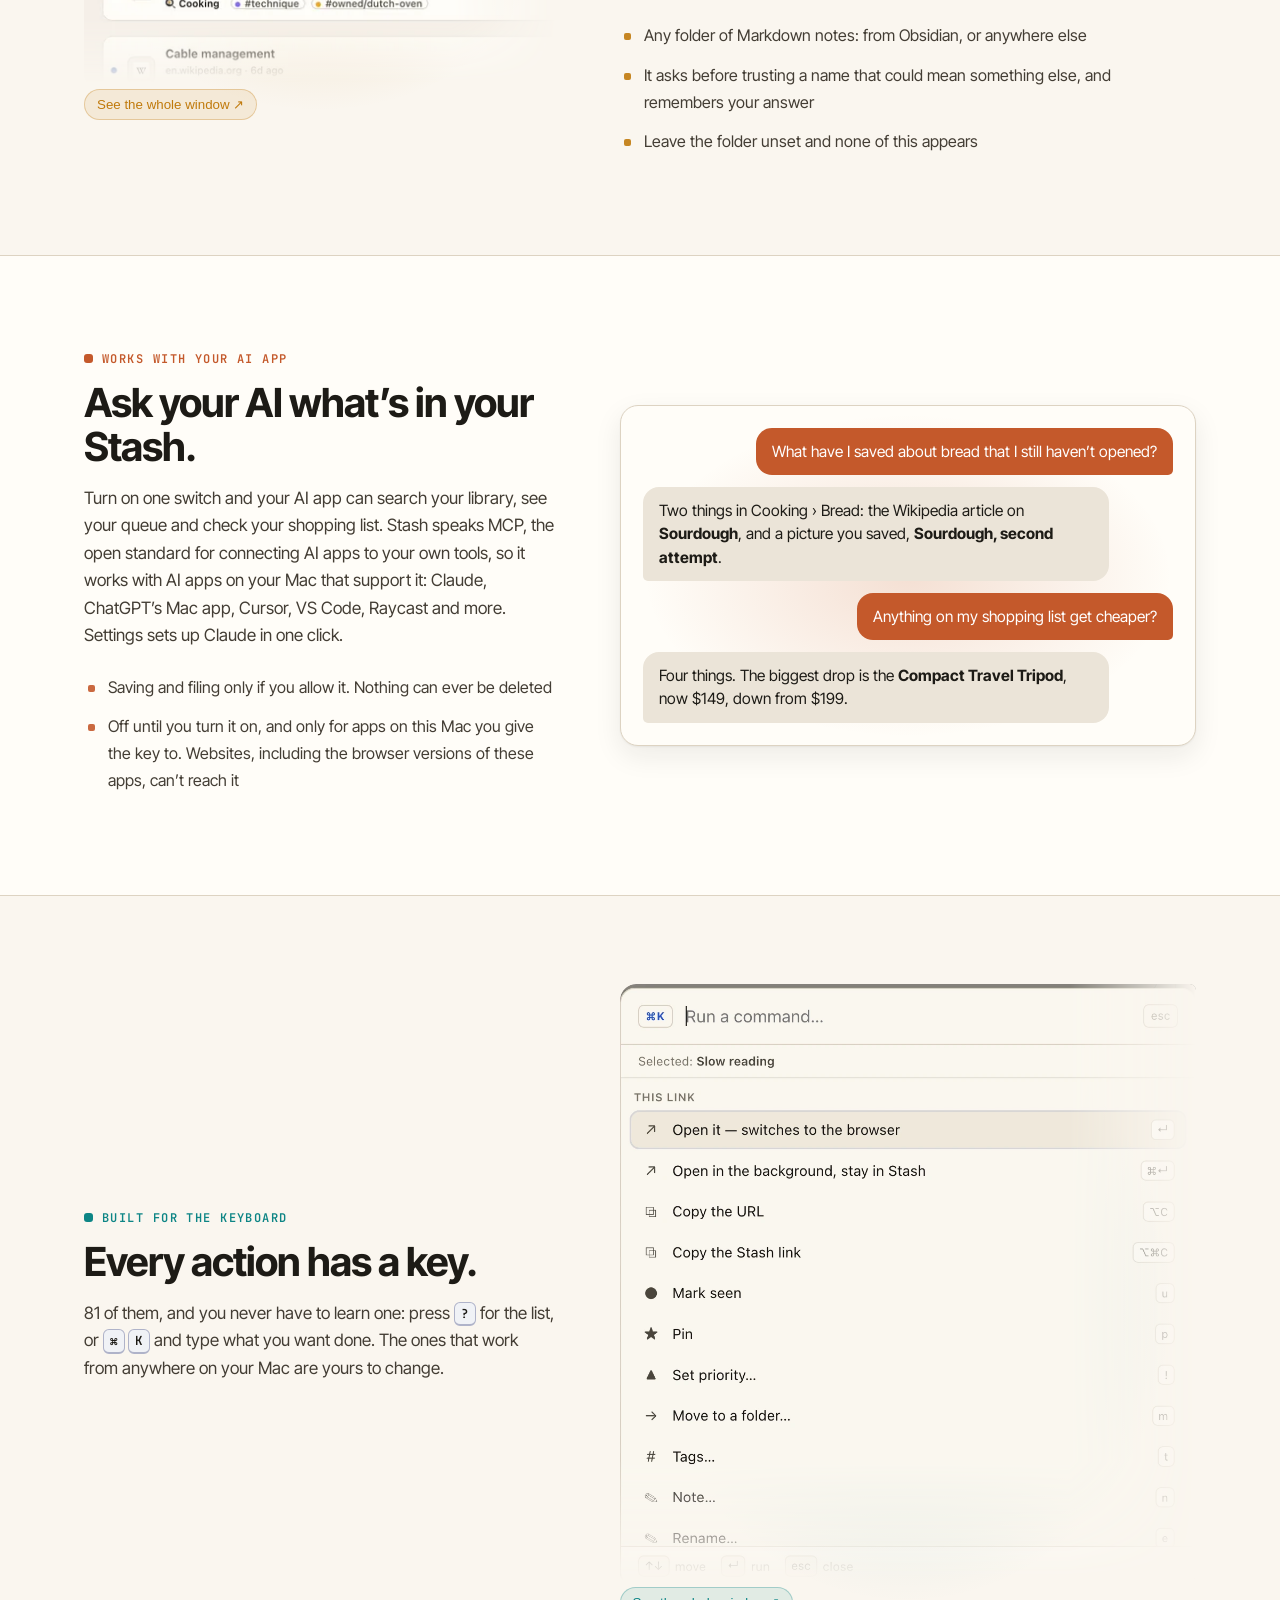
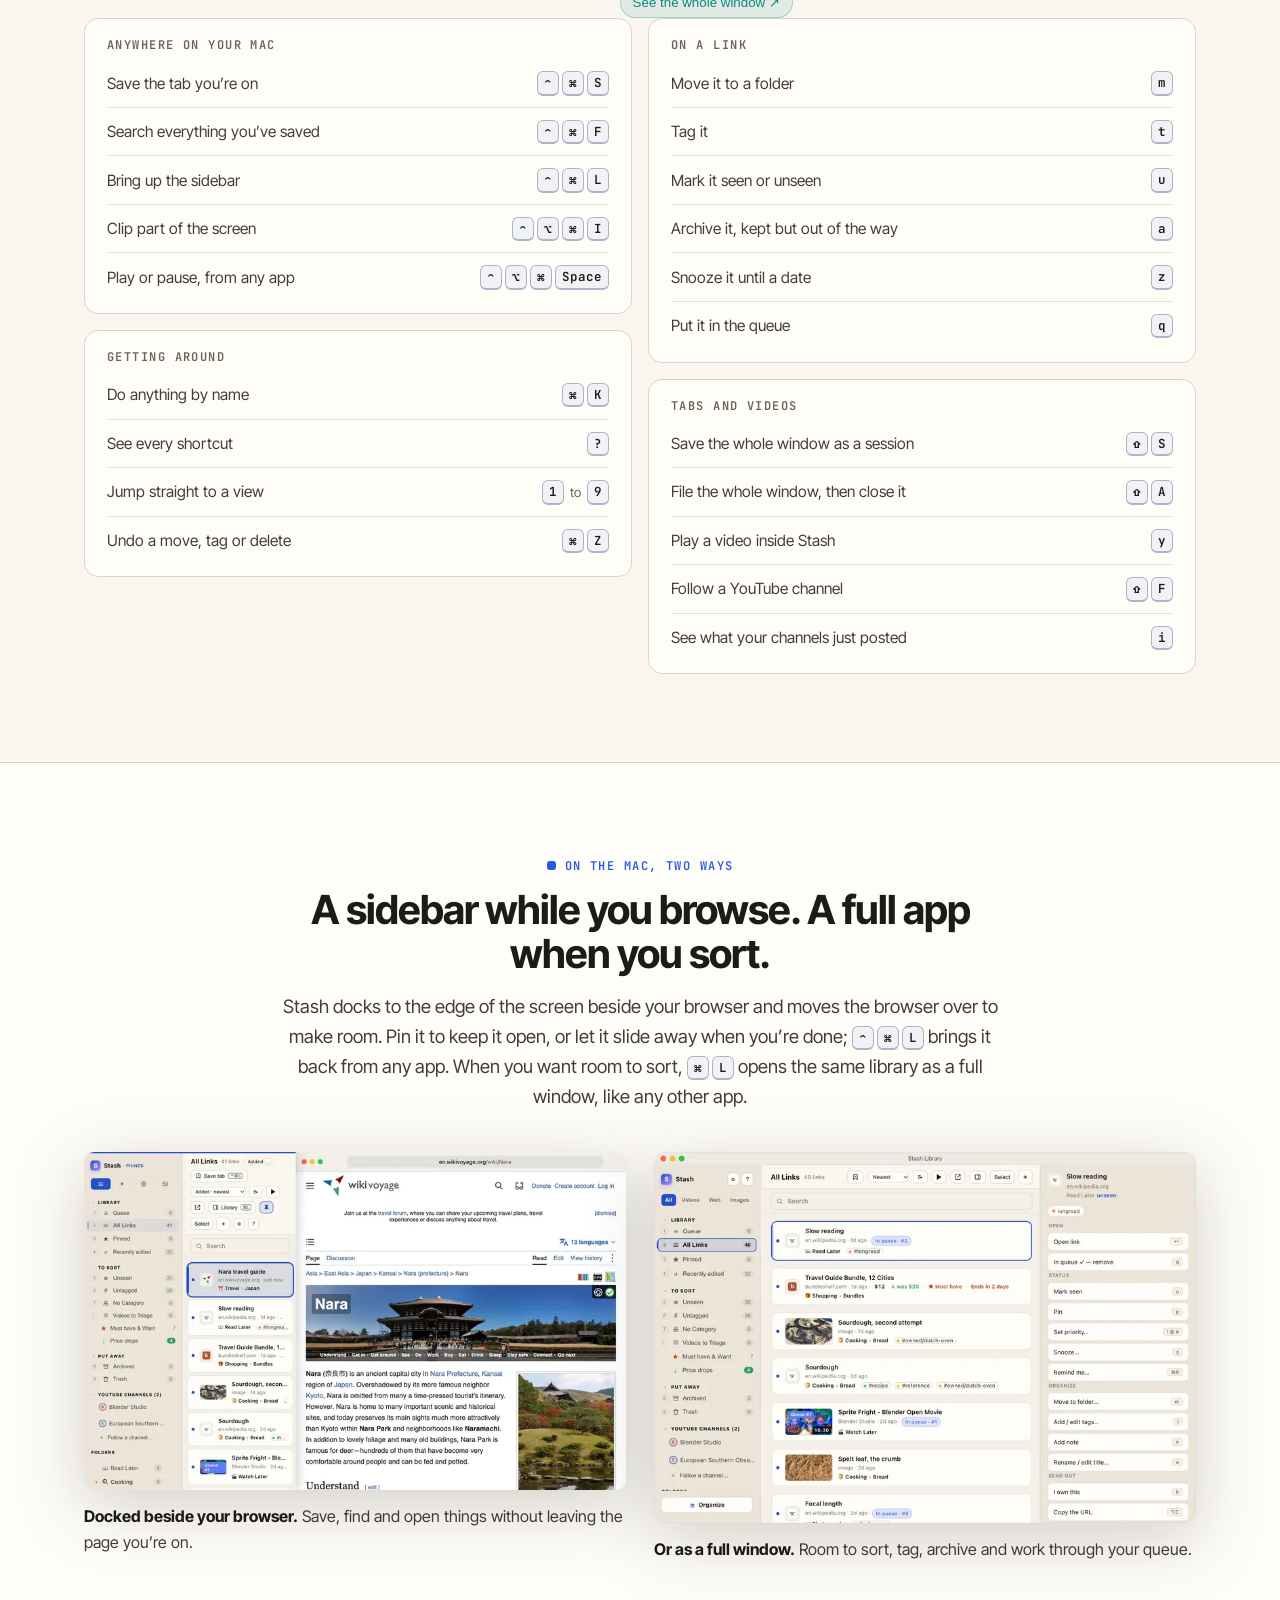
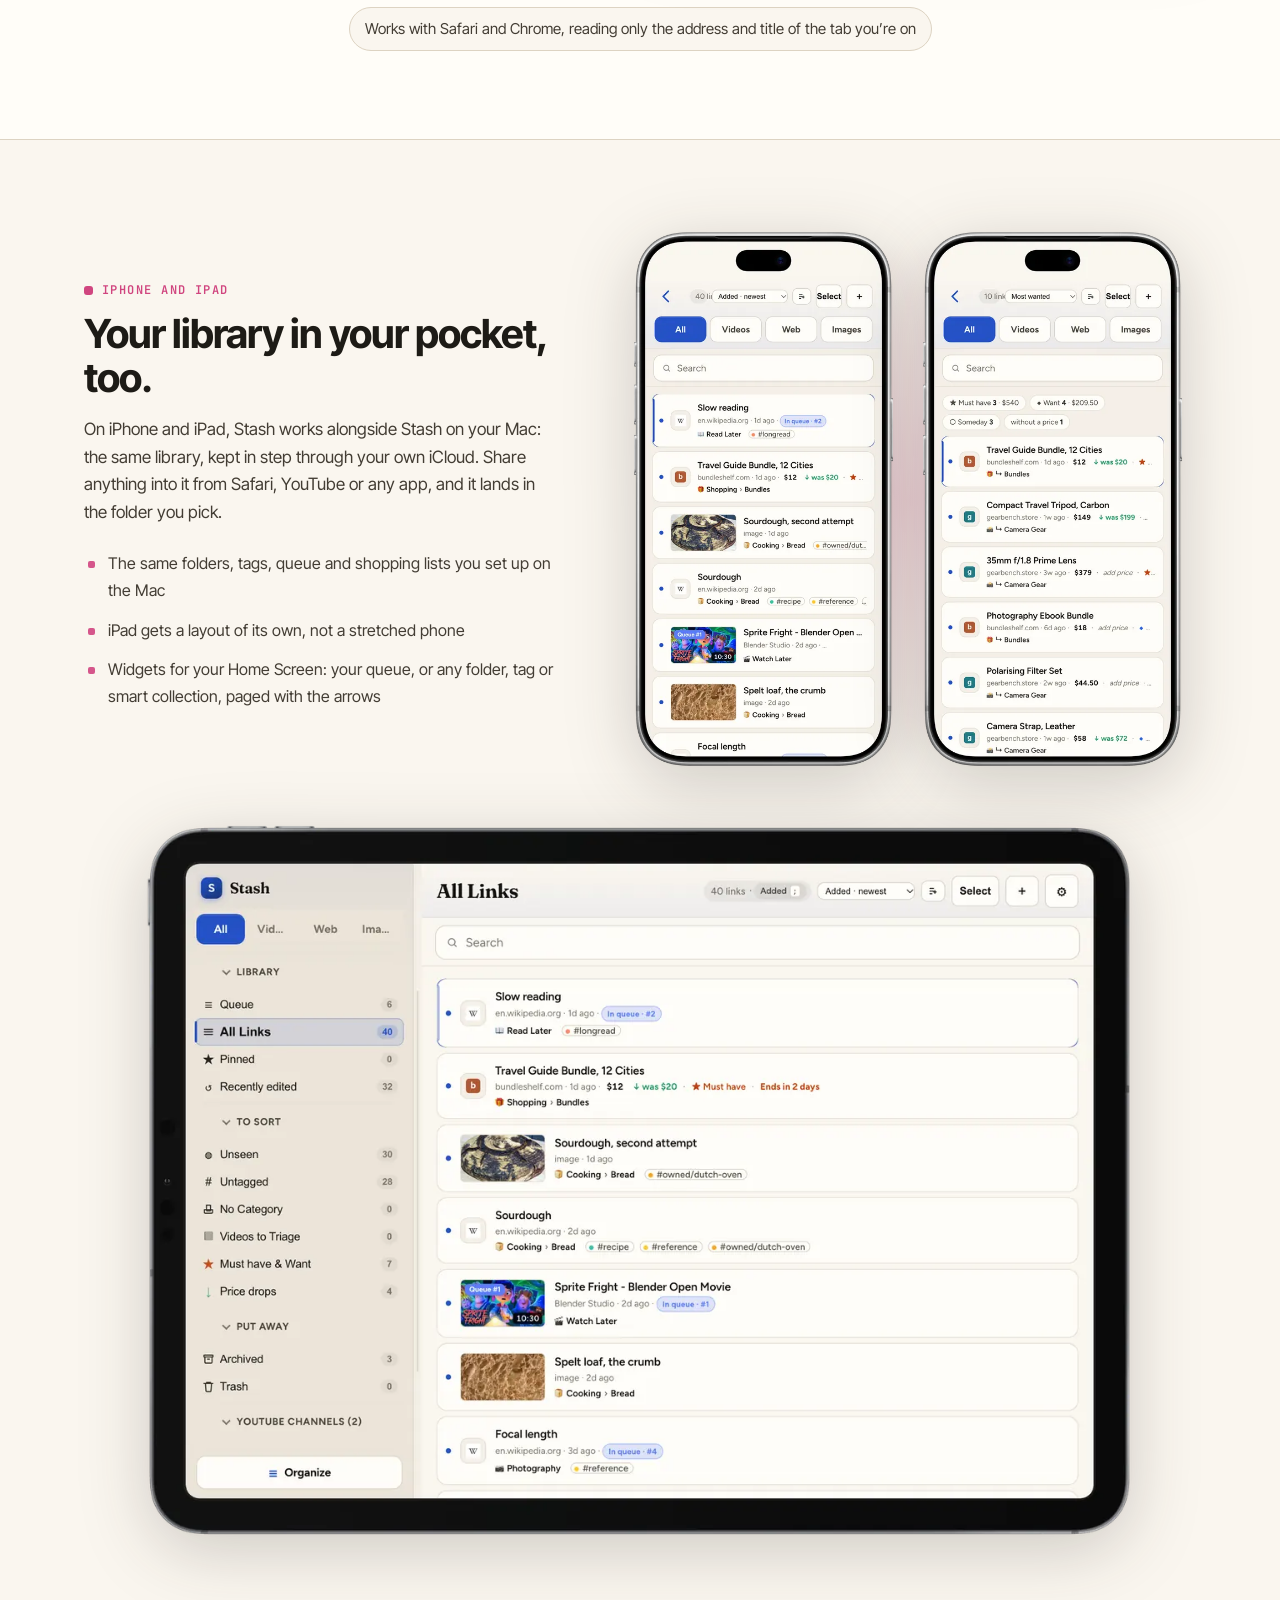
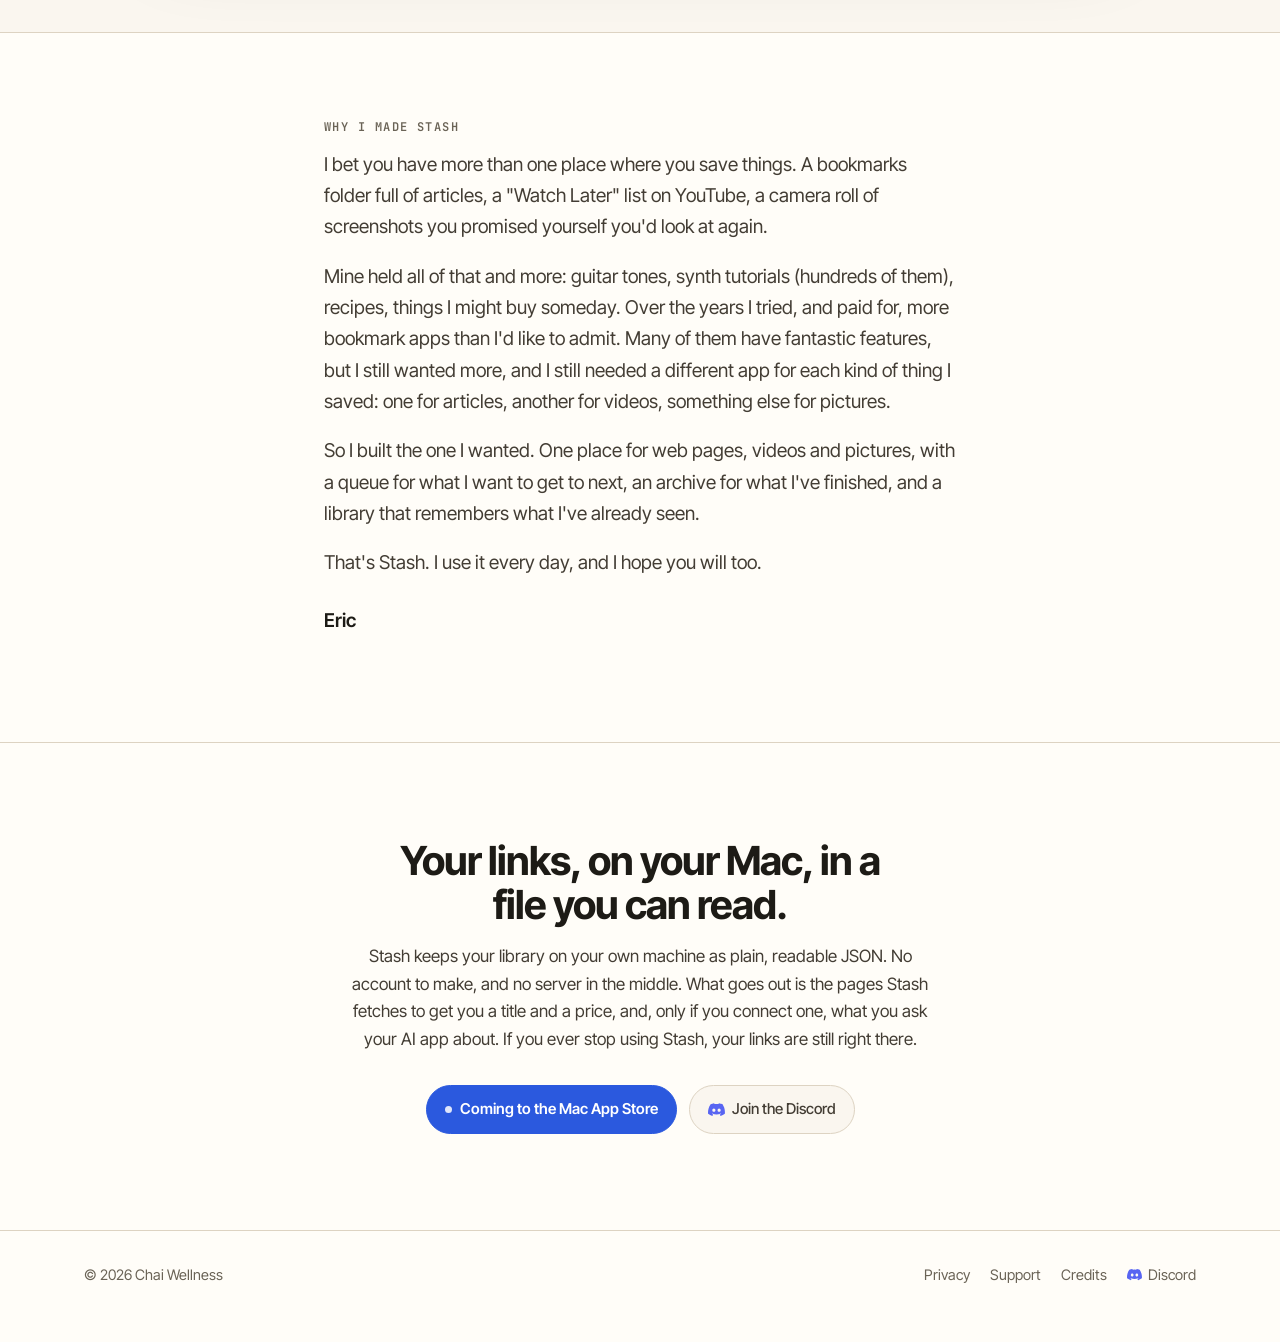
==== commit 17c1dbae: "Faster site: pictures sized to fit and lazy-loaded, films load when on screen, fonts don't hold up t" ====
--- a/index.html
+++ b/index.html
@@ -16,8 +16,9 @@
 <title>Stash Library</title>
 <link rel="preconnect" href="https://fonts.googleapis.com">
 <link rel="preconnect" href="https://fonts.gstatic.com" crossorigin>
-<link rel="stylesheet" href="https://fonts.googleapis.com/css2?family=Inter+Tight:wght@400;500;600;700;800&family=JetBrains+Mono:wght@500;600&display=swap">
-<link rel="stylesheet" href="style.css?v=18">
+<link rel="preload" as="style" href="https://fonts.googleapis.com/css2?family=Inter+Tight:wght@400;500;600;700;800&family=JetBrains+Mono:wght@500;600&display=swap" onload="this.onload=null;this.rel='stylesheet'">
+<noscript><link rel="stylesheet" href="https://fonts.googleapis.com/css2?family=Inter+Tight:wght@400;500;600;700;800&family=JetBrains+Mono:wght@500;600&display=swap"></noscript>
+<link rel="stylesheet" href="style.css?v=19">
 <style>
 /* App Store badge (store.js). Apple: 40px minimum height, clear space a quarter of its height,
    never recolored or altered. */
@@ -33,7 +34,7 @@
 <div class="wrap">
   <header class="top">
     <a class="brand" href="#top" aria-label="Stash Library, back to the top">
-      <img class="brand-mark" src="img/icon.png" width="28" height="28" alt=""><span>Stash</span>
+      <img data-ext="png" decoding="async" class="brand-mark" src="img/small/icon-128.webp" srcset="img/small/icon-128.webp 128w" sizes="(max-width: 500px) 7vw, (max-width: 1000px) 4vw, 28px" width="28" height="28" alt=""><span>Stash</span>
     </a>
     <nav class="nav" aria-label="Sections">
       <a href="#save">Saving</a>
@@ -61,8 +62,8 @@
       </div>
     </div>
     <div class="hero-art">
-      <picture><source srcset="img/mac-library-dark.webp" media="(prefers-color-scheme: dark)"><img class="mac" src="img/mac-library.webp" width="2360" height="1616" alt="Stash on the Mac: folders and saved views down the left, saved pages, videos and pictures on the right, each with its site, its folder, its tags and, on a shopping item, its price"></picture>
-      <picture><source srcset="img/iphone-dark.webp" media="(prefers-color-scheme: dark)"><img class="phone" src="img/iphone.webp" width="1350" height="2760" alt="Stash on iPhone showing the same saved links"></picture>
+      <picture><source srcset="img/small/mac-library-dark-480.webp 480w, img/small/mac-library-dark-800.webp 800w, img/small/mac-library-dark-1200.webp 1200w, img/small/mac-library-dark-1600.webp 1600w" sizes="(max-width: 500px) 92vw, (max-width: 1000px) 94vw, 542px" media="(prefers-color-scheme: dark)"><img decoding="async" fetchpriority="high" class="mac" src="img/small/mac-library-800.webp" srcset="img/small/mac-library-480.webp 480w, img/small/mac-library-800.webp 800w, img/small/mac-library-1200.webp 1200w, img/small/mac-library-1600.webp 1600w" sizes="(max-width: 500px) 92vw, (max-width: 1000px) 94vw, 542px" width="2360" height="1616" alt="Stash on the Mac: folders and saved views down the left, saved pages, videos and pictures on the right, each with its site, its folder, its tags and, on a shopping item, its price"></picture>
+      <picture><source srcset="img/small/iphone-dark-480.webp 480w, img/small/iphone-dark-800.webp 800w" sizes="(max-width: 500px) 42vw, (max-width: 1000px) 35vw, 265px" media="(prefers-color-scheme: dark)"><img decoding="async" class="phone" src="img/small/iphone-800.webp" srcset="img/small/iphone-480.webp 480w, img/small/iphone-800.webp 800w" sizes="(max-width: 500px) 42vw, (max-width: 1000px) 35vw, 265px" width="1350" height="2760" alt="Stash on iPhone showing the same saved links"></picture>
     </div>
   </section>
 </div>
@@ -72,11 +73,11 @@
 <section class="reel-band" id="watch">
   <div class="wrap">
     <figure class="reel">
-      <video id="reel" autoplay muted loop playsinline preload="metadata" width="1600" height="1000"
-             poster="img/reel-poster.webp" data-poster-dark="img/reel-dark-poster.webp"
+      <video id="reel" autoplay muted loop playsinline preload="none" width="1600" height="1000"
+             data-poster="img/reel-poster.webp" data-poster-dark="img/reel-dark-poster.webp"
              aria-label="Stash in use: a Wikivoyage page about Nara fills the screen; Control-Command-L brings in the Stash sidebar and the browser moves over to make room; a click pins the sidebar open; Control-Command-S opens the save sheet with the title filled in; typing jap finds Travel, Japan; Return saves it to the top of the sidebar; q adds it to the queue; Command-L opens the full Library window, then its Videos and Images tabs">
-        <source src="img/reel-dark.mp4" type="video/mp4" media="(prefers-color-scheme: dark)">
-        <source src="img/reel.mp4" type="video/mp4">
+        <source data-src="img/reel-dark.mp4" type="video/mp4" media="(prefers-color-scheme: dark)">
+        <source data-src="img/reel.mp4" type="video/mp4">
       </video>
       <figcaption>Bring up the sidebar and pin it, save a page with one key, line it up, then open the full Library. Twenty seconds, no sound.</figcaption>
     </figure>
@@ -116,15 +117,15 @@
       </div>
       <figure class="kind-panel" role="tabpanel" id="kp-web" aria-labelledby="kt-web">
         <figcaption>Every page with its site, folder and tags, and on a shopping list, its price.</figcaption>
-        <div class="shot"><picture><source srcset="img/mac-web-dark.webp" media="(prefers-color-scheme: dark)"><img src="img/mac-web.webp" width="2360" height="1616" alt="The Web tab in Stash: saved pages with their site, folder, tags and, for shopping items, the price and whether it dropped"></picture></div>
+        <div class="shot"><picture><source srcset="img/small/mac-web-dark-480.webp 480w, img/small/mac-web-dark-800.webp 800w, img/small/mac-web-dark-1200.webp 1200w, img/small/mac-web-dark-1600.webp 1600w" sizes="(max-width: 500px) 92vw, (max-width: 1000px) 94vw, 1000px" media="(prefers-color-scheme: dark)"><img decoding="async" loading="lazy" src="img/small/mac-web-800.webp" srcset="img/small/mac-web-480.webp 480w, img/small/mac-web-800.webp 800w, img/small/mac-web-1200.webp 1200w, img/small/mac-web-1600.webp 1600w" sizes="(max-width: 500px) 92vw, (max-width: 1000px) 94vw, 1000px" width="2360" height="1616" alt="The Web tab in Stash: saved pages with their site, folder, tags and, for shopping items, the price and whether it dropped"></picture></div>
       </figure>
       <figure class="kind-panel" role="tabpanel" id="kp-vid" aria-labelledby="kt-vid">
         <figcaption>Every video with its thumbnail and length. They play right inside Stash and pick up where you stopped, to the second.</figcaption>
-        <div class="shot"><picture><source srcset="img/mac-vidtab-dark.webp" media="(prefers-color-scheme: dark)"><img src="img/mac-vidtab.webp" width="2360" height="1616" alt="The Videos tab in Stash: every saved video with its thumbnail, length and how far you got, and nothing that is not a video"></picture></div>
+        <div class="shot"><picture><source srcset="img/small/mac-vidtab-dark-480.webp 480w, img/small/mac-vidtab-dark-800.webp 800w, img/small/mac-vidtab-dark-1200.webp 1200w, img/small/mac-vidtab-dark-1600.webp 1600w" sizes="(max-width: 500px) 92vw, (max-width: 1000px) 94vw, 1000px" media="(prefers-color-scheme: dark)"><img decoding="async" loading="lazy" src="img/small/mac-vidtab-800.webp" srcset="img/small/mac-vidtab-480.webp 480w, img/small/mac-vidtab-800.webp 800w, img/small/mac-vidtab-1200.webp 1200w, img/small/mac-vidtab-1600.webp 1600w" sizes="(max-width: 500px) 92vw, (max-width: 1000px) 94vw, 1000px" width="2360" height="1616" alt="The Videos tab in Stash: every saved video with its thumbnail, length and how far you got, and nothing that is not a video"></picture></div>
       </figure>
       <figure class="kind-panel" role="tabpanel" id="kp-img" aria-labelledby="kt-img">
         <figcaption>Pictures and screen clips as a contact sheet, in the same folders and tags as everything else.</figcaption>
-        <div class="shot"><picture><source srcset="img/mac-images-dark.webp" media="(prefers-color-scheme: dark)"><img src="img/mac-images.webp" width="2360" height="1616" alt="The Images tab in Stash: a contact sheet of saved pictures, each with its folder"></picture></div>
+        <div class="shot"><picture><source srcset="img/small/mac-images-dark-480.webp 480w, img/small/mac-images-dark-800.webp 800w, img/small/mac-images-dark-1200.webp 1200w, img/small/mac-images-dark-1600.webp 1600w" sizes="(max-width: 500px) 92vw, (max-width: 1000px) 94vw, 1000px" media="(prefers-color-scheme: dark)"><img decoding="async" loading="lazy" src="img/small/mac-images-800.webp" srcset="img/small/mac-images-480.webp 480w, img/small/mac-images-800.webp 800w, img/small/mac-images-1200.webp 1200w, img/small/mac-images-1600.webp 1600w" sizes="(max-width: 500px) 92vw, (max-width: 1000px) 94vw, 1000px" width="2360" height="1616" alt="The Images tab in Stash: a contact sheet of saved pictures, each with its folder"></picture></div>
       </figure>
     </div>
     <ul class="basics" aria-label="The basics, all there">
@@ -147,13 +148,13 @@
   </div>
   <ol class="life wrap" aria-label="One saved page on its way through Stash">
     <li class="h-save"><em>1</em><b>Save it</b><span>Found something worth keeping? Save it in a moment and pick a folder.</span>
-      <div class="mini-card " aria-hidden="true"><i class="mc-dot" aria-hidden="true"></i><img src="img/fav-wikivoyage.png" width="20" height="20" alt=""><div><b>Kyoto travel guide</b><small>en.wikivoyage.org</small><div class="mc-chips"><span class="mc-folder">⛩️ Travel › Japan</span></div></div></div></li>
+      <div class="mini-card " aria-hidden="true"><i class="mc-dot" aria-hidden="true"></i><img decoding="async" loading="lazy" src="img/fav-wikivoyage.png" width="20" height="20" alt=""><div><b>Kyoto travel guide</b><small>en.wikivoyage.org</small><div class="mc-chips"><span class="mc-folder">⛩️ Travel › Japan</span></div></div></div></li>
     <li class="h-queue"><em>2</em><b>Line it up</b><span>Add it to your queue: a short list of what you&rsquo;ll read or watch next.</span>
-      <div class="mini-card " aria-hidden="true"><i class="mc-dot" aria-hidden="true"></i><img src="img/fav-wikivoyage.png" width="20" height="20" alt=""><div><b>Kyoto travel guide</b><small>en.wikivoyage.org</small><div class="mc-chips"><span class="mc-folder">⛩️ Travel › Japan</span><span class="mc-pill q">In queue · #2</span></div></div></div></li>
+      <div class="mini-card " aria-hidden="true"><i class="mc-dot" aria-hidden="true"></i><img decoding="async" loading="lazy" src="img/fav-wikivoyage.png" width="20" height="20" alt=""><div><b>Kyoto travel guide</b><small>en.wikivoyage.org</small><div class="mc-chips"><span class="mc-folder">⛩️ Travel › Japan</span><span class="mc-pill q">In queue · #2</span></div></div></div></li>
     <li class="h-seen"><em>3</em><b>Open it</b><span>Stash notices you&rsquo;ve read it. The blue &ldquo;new&rdquo; dot goes, so what you haven&rsquo;t opened stands out.</span>
-      <div class="mini-card " aria-hidden="true"><i class="mc-dot off" aria-hidden="true"></i><img src="img/fav-wikivoyage.png" width="20" height="20" alt=""><div><b>Kyoto travel guide</b><small>en.wikivoyage.org</small><div class="mc-chips"><span class="mc-folder">⛩️ Travel › Japan</span><span class="mc-pill">Seen</span></div></div></div></li>
+      <div class="mini-card " aria-hidden="true"><i class="mc-dot off" aria-hidden="true"></i><img decoding="async" loading="lazy" src="img/fav-wikivoyage.png" width="20" height="20" alt=""><div><b>Kyoto travel guide</b><small>en.wikivoyage.org</small><div class="mc-chips"><span class="mc-folder">⛩️ Travel › Japan</span><span class="mc-pill">Seen</span></div></div></div></li>
     <li class="h-archive"><em>4</em><b>Put it away</b><span>Finished? Archive it. It&rsquo;s out of your way, but never deleted: search still finds it.</span>
-      <div class="mini-card arch" aria-hidden="true"><i class="mc-dot off" aria-hidden="true"></i><img src="img/fav-wikivoyage.png" width="20" height="20" alt=""><div><b>Kyoto travel guide</b><small>en.wikivoyage.org</small><div class="mc-chips"><span class="mc-folder">⛩️ Travel › Japan</span><span class="mc-pill">Archived</span></div></div></div></li>
+      <div class="mini-card arch" aria-hidden="true"><i class="mc-dot off" aria-hidden="true"></i><img decoding="async" loading="lazy" src="img/fav-wikivoyage.png" width="20" height="20" alt=""><div><b>Kyoto travel guide</b><small>en.wikivoyage.org</small><div class="mc-chips"><span class="mc-folder">⛩️ Travel › Japan</span><span class="mc-pill">Archived</span></div></div></div></li>
   </ol>
 </section>
 
@@ -172,7 +173,7 @@
           <li>The Videos and Web tabs narrow it to just watching or just reading</li>
         </ul>
       </div>
-      <div class="shot zoom"><picture><source srcset="img/mac-videos-zoom-dark.webp" media="(prefers-color-scheme: dark)"><img src="img/mac-videos-zoom.webp" width="1890" height="940" alt="The Queue in Stash: articles and videos together in one numbered list, each with its own buttons to move it up, move it down or take it off" loading="lazy" data-full="img/mac-videos.webp" data-full-dark="img/mac-videos-dark.webp"></picture></div>
+      <div class="shot zoom"><picture><source srcset="img/small/mac-videos-zoom-dark-480.webp 480w, img/small/mac-videos-zoom-dark-800.webp 800w, img/small/mac-videos-zoom-dark-1200.webp 1200w, img/small/mac-videos-zoom-dark-1600.webp 1600w" sizes="(max-width: 500px) 92vw, (max-width: 1000px) 94vw, 576px" media="(prefers-color-scheme: dark)"><img decoding="async" src="img/small/mac-videos-zoom-800.webp" srcset="img/small/mac-videos-zoom-480.webp 480w, img/small/mac-videos-zoom-800.webp 800w, img/small/mac-videos-zoom-1200.webp 1200w, img/small/mac-videos-zoom-1600.webp 1600w" sizes="(max-width: 500px) 92vw, (max-width: 1000px) 94vw, 576px" width="1890" height="940" alt="The Queue in Stash: articles and videos together in one numbered list, each with its own buttons to move it up, move it down or take it off" loading="lazy" data-full="img/mac-videos.webp" data-full-dark="img/mac-videos-dark.webp"></picture></div>
     </div>
   </div>
 </section>
@@ -190,7 +191,7 @@
           <li>Archive a whole selection at once, or a new video straight from triage</li>
         </ul>
       </div>
-      <div class="shot zoom"><picture><source srcset="img/mac-archive-zoom-dark.webp" media="(prefers-color-scheme: dark)"><img src="img/mac-archive-zoom.webp" width="1030" height="828" alt="A Read Later folder in Stash: one unread link at the top, and three finished ones dimmed and folded under Archived" loading="lazy" data-full="img/mac-archive.webp" data-full-dark="img/mac-archive-dark.webp"></picture></div>
+      <div class="shot zoom"><picture><source srcset="img/mac-archive-zoom-dark.webp" media="(prefers-color-scheme: dark)"><img decoding="async" src="img/mac-archive-zoom.webp" width="1030" height="828" alt="A Read Later folder in Stash: one unread link at the top, and three finished ones dimmed and folded under Archived" loading="lazy" data-full="img/mac-archive.webp" data-full-dark="img/mac-archive-dark.webp"></picture></div>
     </div>
   </div>
 </section>
@@ -208,7 +209,7 @@
           <li>Uses a free YouTube key that you set up once. <a href="support.html#youtube-key">Here&rsquo;s how</a></li>
         </ul>
       </div>
-      <div class="shot zoom fade-right"><picture><source srcset="img/mac-triage-zoom-dark.webp" media="(prefers-color-scheme: dark)"><img src="img/mac-triage-zoom.webp" width="1420" height="1170" alt="Videos to Triage in Stash: the sidebar lists the two followed channels, each with 3 new videos, and the list beside it shows the new uploads waiting to be kept or skipped" loading="lazy" data-full="img/mac-triage.webp" data-full-dark="img/mac-triage-dark.webp"></picture></div>
+      <div class="shot zoom fade-right"><picture><source srcset="img/small/mac-triage-zoom-dark-480.webp 480w, img/small/mac-triage-zoom-dark-800.webp 800w, img/small/mac-triage-zoom-dark-1200.webp 1200w" sizes="(max-width: 500px) 92vw, (max-width: 1000px) 94vw, 576px" media="(prefers-color-scheme: dark)"><img decoding="async" src="img/small/mac-triage-zoom-800.webp" srcset="img/small/mac-triage-zoom-480.webp 480w, img/small/mac-triage-zoom-800.webp 800w, img/small/mac-triage-zoom-1200.webp 1200w" sizes="(max-width: 500px) 92vw, (max-width: 1000px) 94vw, 576px" width="1420" height="1170" alt="Videos to Triage in Stash: the sidebar lists the two followed channels, each with 3 new videos, and the list beside it shows the new uploads waiting to be kept or skipped" loading="lazy" data-full="img/mac-triage.webp" data-full-dark="img/mac-triage-dark.webp"></picture></div>
     </div>
   </div>
 </section>
@@ -226,7 +227,7 @@
           <li>No shopping folder, no prices: you&rsquo;ll never see any of it</li>
         </ul>
       </div>
-      <div class="shot zoom"><picture><source srcset="img/mac-shopping-zoom-dark.webp" media="(prefers-color-scheme: dark)"><img src="img/mac-shopping-zoom.webp" width="1190" height="810" alt="A shopping list in Stash: prices, drops shown beside the old price, and a countdown on deals that end" loading="lazy" data-full="img/mac-shopping.webp" data-full-dark="img/mac-shopping-dark.webp"></picture></div>
+      <div class="shot zoom"><picture><source srcset="img/small/mac-shopping-zoom-dark-480.webp 480w, img/small/mac-shopping-zoom-dark-800.webp 800w" sizes="(max-width: 500px) 92vw, (max-width: 1000px) 94vw, 472px" media="(prefers-color-scheme: dark)"><img decoding="async" src="img/small/mac-shopping-zoom-800.webp" srcset="img/small/mac-shopping-zoom-480.webp 480w, img/small/mac-shopping-zoom-800.webp 800w" sizes="(max-width: 500px) 92vw, (max-width: 1000px) 94vw, 472px" width="1190" height="810" alt="A shopping list in Stash: prices, drops shown beside the old price, and a countdown on deals that end" loading="lazy" data-full="img/mac-shopping.webp" data-full-dark="img/mac-shopping-dark.webp"></picture></div>
     </div>
   </div>
 </section>
@@ -271,7 +272,7 @@
           <li>Leave the folder unset and none of this appears</li>
         </ul>
       </div>
-      <div class="shot zoom"><picture><source srcset="img/mac-own-zoom-dark.webp" media="(prefers-color-scheme: dark)"><img src="img/mac-own-zoom.webp" width="1090" height="728" alt="Stash showing everything tagged with things you own: a Wikipedia article, a recipe and a photo tagged with the Dutch oven, and pages tagged with the standing desk" loading="lazy" data-full="img/mac-own.webp" data-full-dark="img/mac-own-dark.webp"></picture></div>
+      <div class="shot zoom"><picture><source srcset="img/small/mac-own-zoom-dark-480.webp 480w, img/small/mac-own-zoom-dark-800.webp 800w" sizes="(max-width: 500px) 92vw, (max-width: 1000px) 94vw, 472px" media="(prefers-color-scheme: dark)"><img decoding="async" src="img/small/mac-own-zoom-800.webp" srcset="img/small/mac-own-zoom-480.webp 480w, img/small/mac-own-zoom-800.webp 800w" sizes="(max-width: 500px) 92vw, (max-width: 1000px) 94vw, 472px" width="1090" height="728" alt="Stash showing everything tagged with things you own: a Wikipedia article, a recipe and a photo tagged with the Dutch oven, and pages tagged with the standing desk" loading="lazy" data-full="img/mac-own.webp" data-full-dark="img/mac-own-dark.webp"></picture></div>
     </div>
   </div>
 </section>
@@ -306,7 +307,7 @@
         <h2>Every action has a key.</h2>
         <p><span data-keytotal>81</span> of them, and you never have to learn one: press <kbd>?</kbd> for the list, or <span class="chord"><kbd>⌘</kbd><kbd>K</kbd></span> and type what you want done. The ones that work from anywhere on your Mac are yours to change.</p>
       </div>
-      <div class="shot zoom"><picture><source srcset="img/mac-palette-zoom-dark.webp" media="(prefers-color-scheme: dark)"><img src="img/mac-palette-zoom.webp" width="1080" height="1120" alt="The command palette in Stash, opened with Command-K over a selected link, listing what you can do to it and the key for each" loading="lazy" data-full="img/mac-palette.webp" data-full-dark="img/mac-palette-dark.webp"></picture></div>
+      <div class="shot zoom"><picture><source srcset="img/mac-palette-zoom-dark.webp" media="(prefers-color-scheme: dark)"><img decoding="async" src="img/mac-palette-zoom.webp" width="1080" height="1120" alt="The command palette in Stash, opened with Command-K over a selected link, listing what you can do to it and the key for each" loading="lazy" data-full="img/mac-palette.webp" data-full-dark="img/mac-palette-dark.webp"></picture></div>
     </div>
     <!-- KEYS:start (generated by scripts/site_keys.py — edit that, not this) -->
 <div class="keys-grid" data-keycount="81">
@@ -327,9 +328,9 @@
       <p>Stash docks to the edge of the screen beside your browser and moves the browser over to make room. Pin it to keep it open, or let it slide away when you&rsquo;re done; <span class="chord" data-chord="dock"><kbd>⌃</kbd><kbd>⌘</kbd><kbd>L</kbd></span> brings it back from any app. When you want room to sort, <span class="chord"><kbd>⌘</kbd><kbd>L</kbd></span> opens the same library as a full window, like any other app.</p>
     </div>
     <div class="two-ways">
-      <figure><div class="shot"><picture><source srcset="img/mac-docked-dark.webp" media="(prefers-color-scheme: dark)"><img src="img/mac-docked.webp" width="1600" height="1000" alt="Stash docked as a sidebar at the left edge of the screen, beside a browser showing a Wikivoyage page; the page just saved sits at the top of the sidebar" loading="lazy"></picture></div>
+      <figure><div class="shot"><picture><source srcset="img/small/mac-docked-dark-480.webp 480w, img/small/mac-docked-dark-800.webp 800w, img/small/mac-docked-dark-1200.webp 1200w" sizes="(max-width: 500px) 92vw, (max-width: 1000px) 45vw, 542px" media="(prefers-color-scheme: dark)"><img decoding="async" src="img/small/mac-docked-800.webp" srcset="img/small/mac-docked-480.webp 480w, img/small/mac-docked-800.webp 800w, img/small/mac-docked-1200.webp 1200w" sizes="(max-width: 500px) 92vw, (max-width: 1000px) 45vw, 542px" width="1600" height="1000" alt="Stash docked as a sidebar at the left edge of the screen, beside a browser showing a Wikivoyage page; the page just saved sits at the top of the sidebar" loading="lazy"></picture></div>
         <figcaption><b>Docked beside your browser.</b> Save, find and open things without leaving the page you&rsquo;re on.</figcaption></figure>
-      <figure><div class="shot"><picture><source srcset="img/mac-library-dark.webp" media="(prefers-color-scheme: dark)"><img src="img/mac-library.webp" width="2360" height="1616" alt="The Stash Library window: folders and views on the left, saved pages, videos and pictures on the right" loading="lazy"></picture></div>
+      <figure><div class="shot"><picture><source srcset="img/small/mac-library-dark-480.webp 480w, img/small/mac-library-dark-800.webp 800w, img/small/mac-library-dark-1200.webp 1200w, img/small/mac-library-dark-1600.webp 1600w" sizes="(max-width: 500px) 92vw, (max-width: 1000px) 94vw, 542px" media="(prefers-color-scheme: dark)"><img decoding="async" src="img/small/mac-library-800.webp" srcset="img/small/mac-library-480.webp 480w, img/small/mac-library-800.webp 800w, img/small/mac-library-1200.webp 1200w, img/small/mac-library-1600.webp 1600w" sizes="(max-width: 500px) 92vw, (max-width: 1000px) 94vw, 542px" width="2360" height="1616" alt="The Stash Library window: folders and views on the left, saved pages, videos and pictures on the right" loading="lazy"></picture></div>
         <figcaption><b>Or as a full window.</b> Room to sort, tag, archive and work through your queue.</figcaption></figure>
     </div>
     <ul class="basics" aria-label="On the Mac">
@@ -352,11 +353,11 @@
         </ul>
       </div>
       <div class="shot phones">
-        <picture><source srcset="img/iphone-dark.webp" media="(prefers-color-scheme: dark)"><img src="img/iphone.webp" width="1350" height="2760" alt="Stash on iPhone: the same library" loading="lazy"></picture>
-        <picture><source srcset="img/iphone-shop-dark.webp" media="(prefers-color-scheme: dark)"><img src="img/iphone-shop.webp" width="1350" height="2760" alt="Stash on iPhone: a shopping list with prices" loading="lazy"></picture>
-      </div>
-    </div>
-    <div class="shot pad"><picture><source srcset="img/ipad-dark.webp" media="(prefers-color-scheme: dark)"><img src="img/ipad.webp" width="2630" height="1908" alt="Stash on iPad, with a layout of its own: folders, the list and the details side by side" loading="lazy"></picture></div>
+        <picture><source srcset="img/small/iphone-dark-480.webp 480w, img/small/iphone-dark-800.webp 800w" sizes="(max-width: 500px) 42vw, (max-width: 1000px) 35vw, 265px" media="(prefers-color-scheme: dark)"><img decoding="async" src="img/small/iphone-800.webp" srcset="img/small/iphone-480.webp 480w, img/small/iphone-800.webp 800w" sizes="(max-width: 500px) 42vw, (max-width: 1000px) 35vw, 265px" width="1350" height="2760" alt="Stash on iPhone: the same library" loading="lazy"></picture>
+        <picture><source srcset="img/small/iphone-shop-dark-480.webp 480w, img/small/iphone-shop-dark-800.webp 800w" sizes="(max-width: 500px) 42vw, (max-width: 1000px) 35vw, 265px" media="(prefers-color-scheme: dark)"><img decoding="async" src="img/small/iphone-shop-800.webp" srcset="img/small/iphone-shop-480.webp 480w, img/small/iphone-shop-800.webp 800w" sizes="(max-width: 500px) 42vw, (max-width: 1000px) 35vw, 265px" width="1350" height="2760" alt="Stash on iPhone: a shopping list with prices" loading="lazy"></picture>
+      </div>
+    </div>
+    <div class="shot pad"><picture><source srcset="img/small/ipad-dark-480.webp 480w, img/small/ipad-dark-800.webp 800w, img/small/ipad-dark-1200.webp 1200w, img/small/ipad-dark-1600.webp 1600w" sizes="(max-width: 500px) 92vw, (max-width: 1000px) 94vw, 1000px" media="(prefers-color-scheme: dark)"><img decoding="async" src="img/small/ipad-800.webp" srcset="img/small/ipad-480.webp 480w, img/small/ipad-800.webp 800w, img/small/ipad-1200.webp 1200w, img/small/ipad-1600.webp 1600w" sizes="(max-width: 500px) 92vw, (max-width: 1000px) 94vw, 1000px" width="2630" height="1908" alt="Stash on iPad, with a layout of its own: folders, the list and the details side by side" loading="lazy"></picture></div>
   </div>
 </section>
 
@@ -398,7 +399,7 @@
   </div>
 </footer>
 
-<script src="site.js?v=7" defer></script>
+<script src="site.js?v=8" defer></script>
 <script src="store.js" defer></script>
 </body>
 </html>
